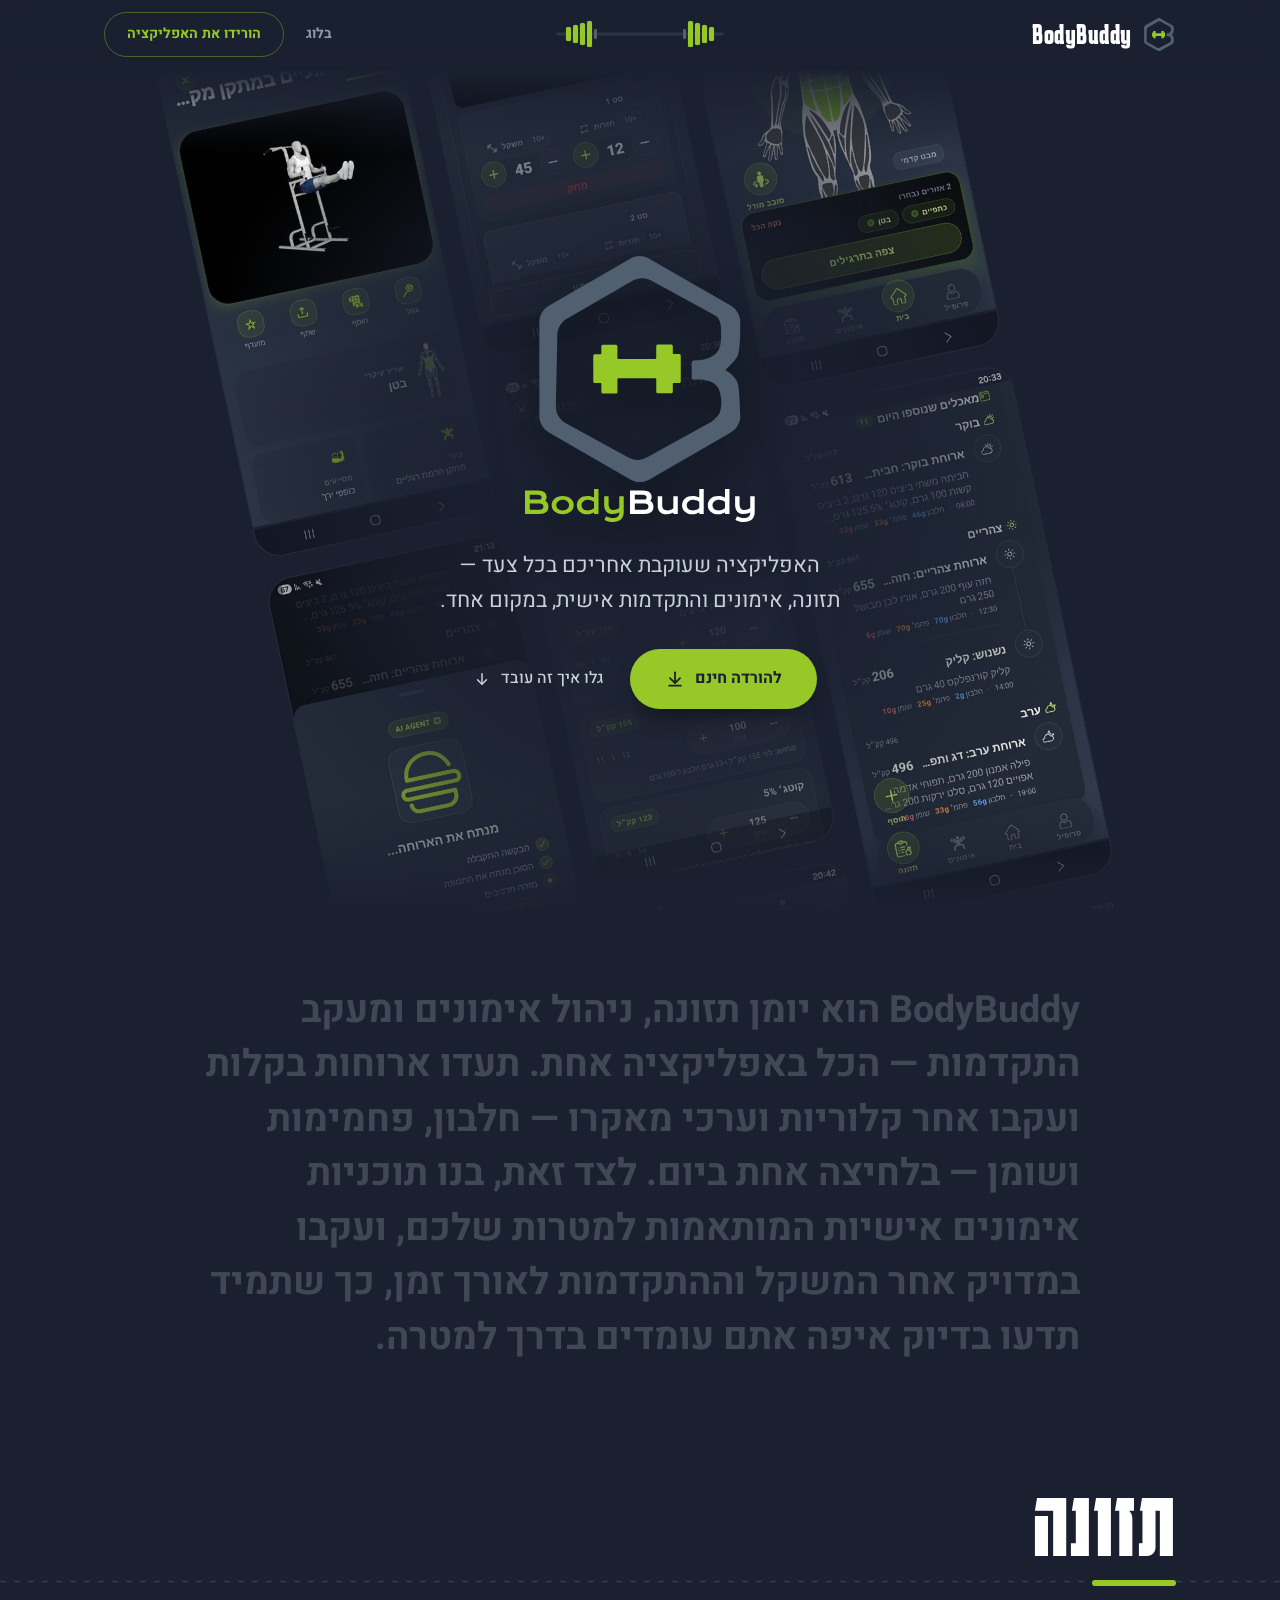
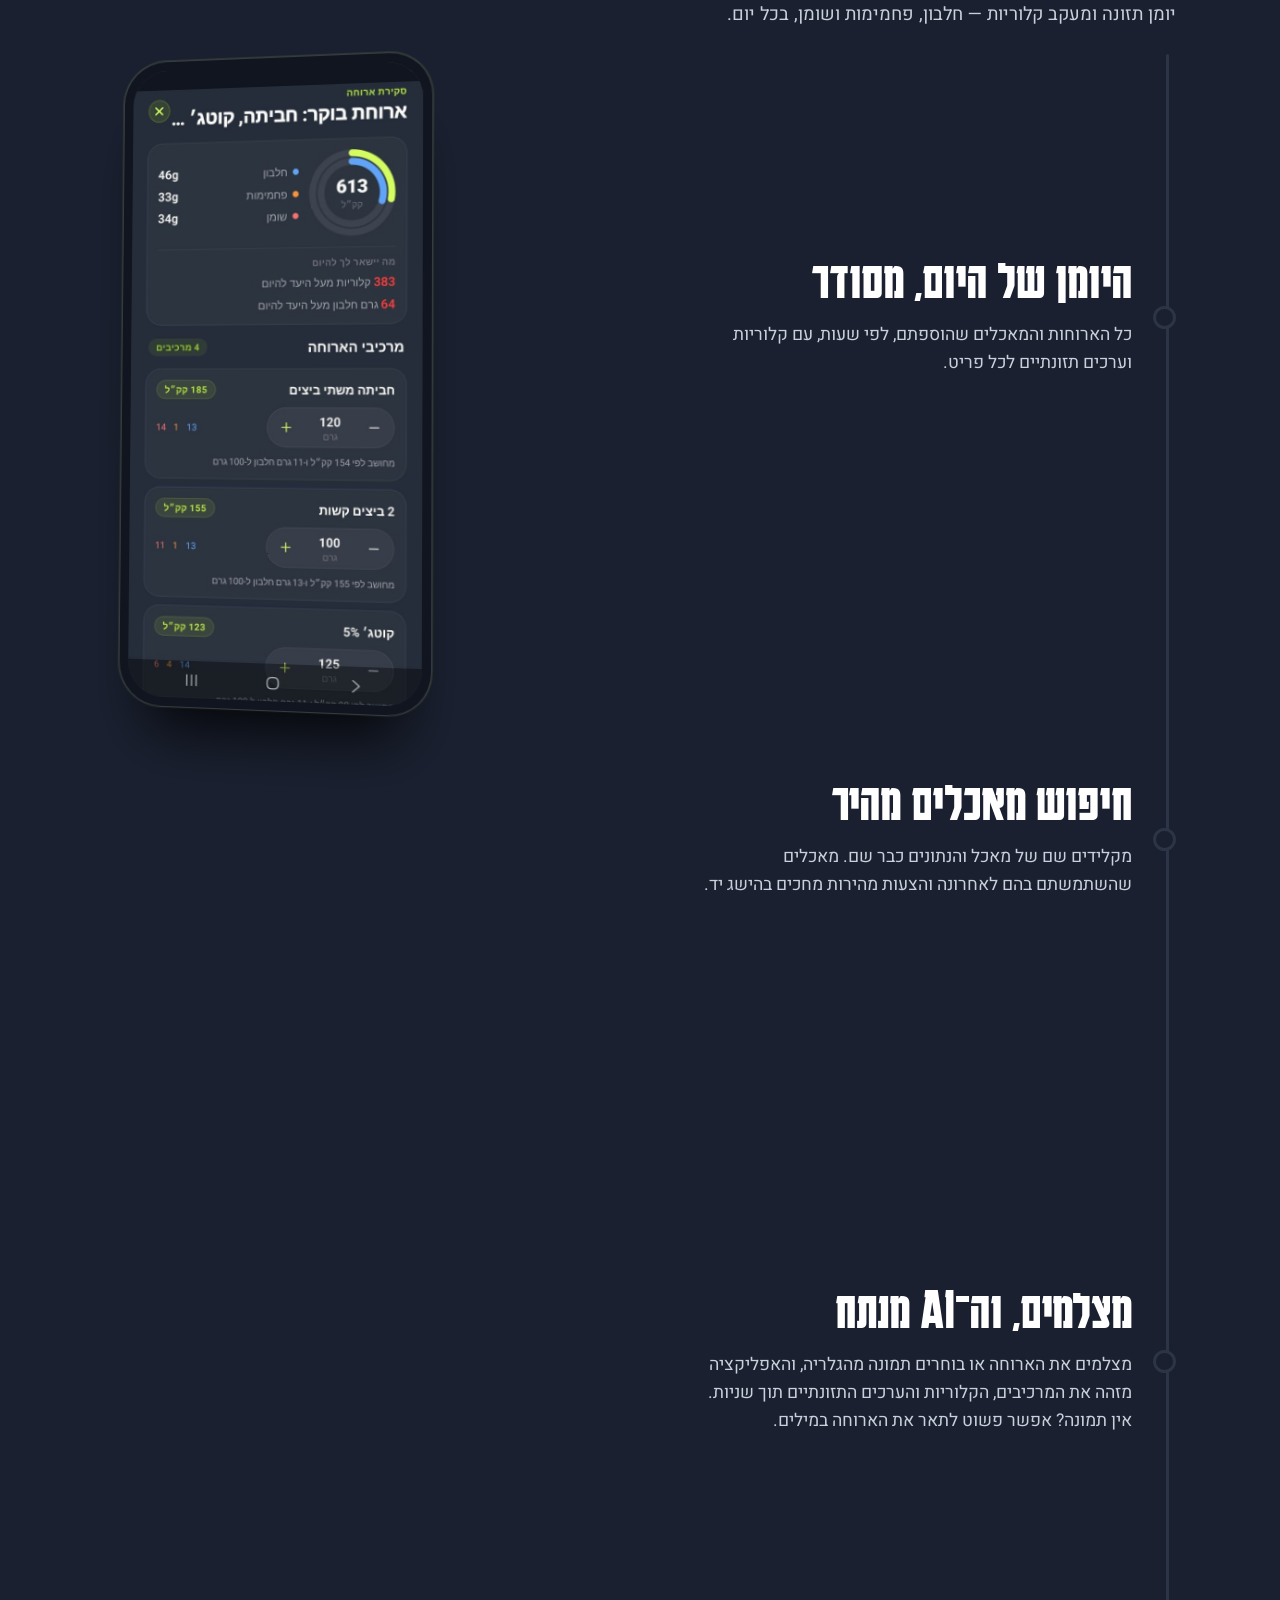
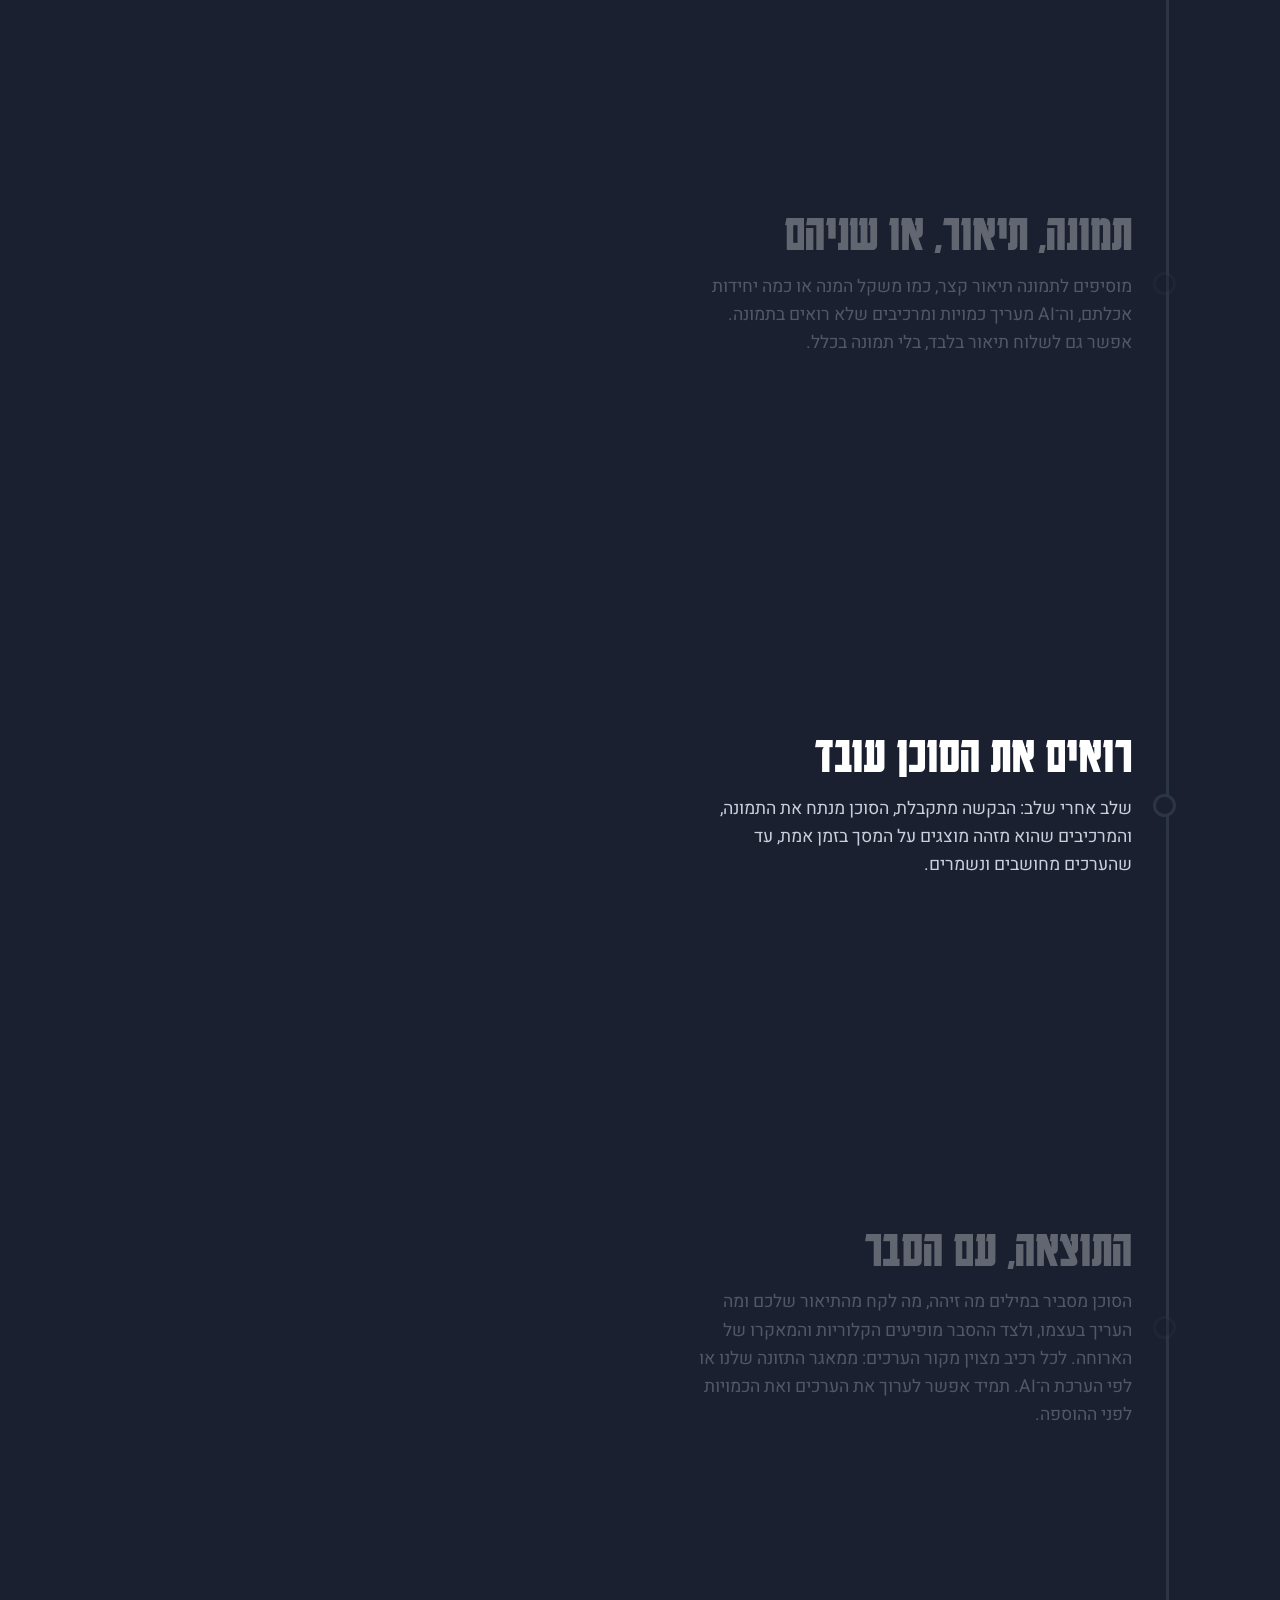
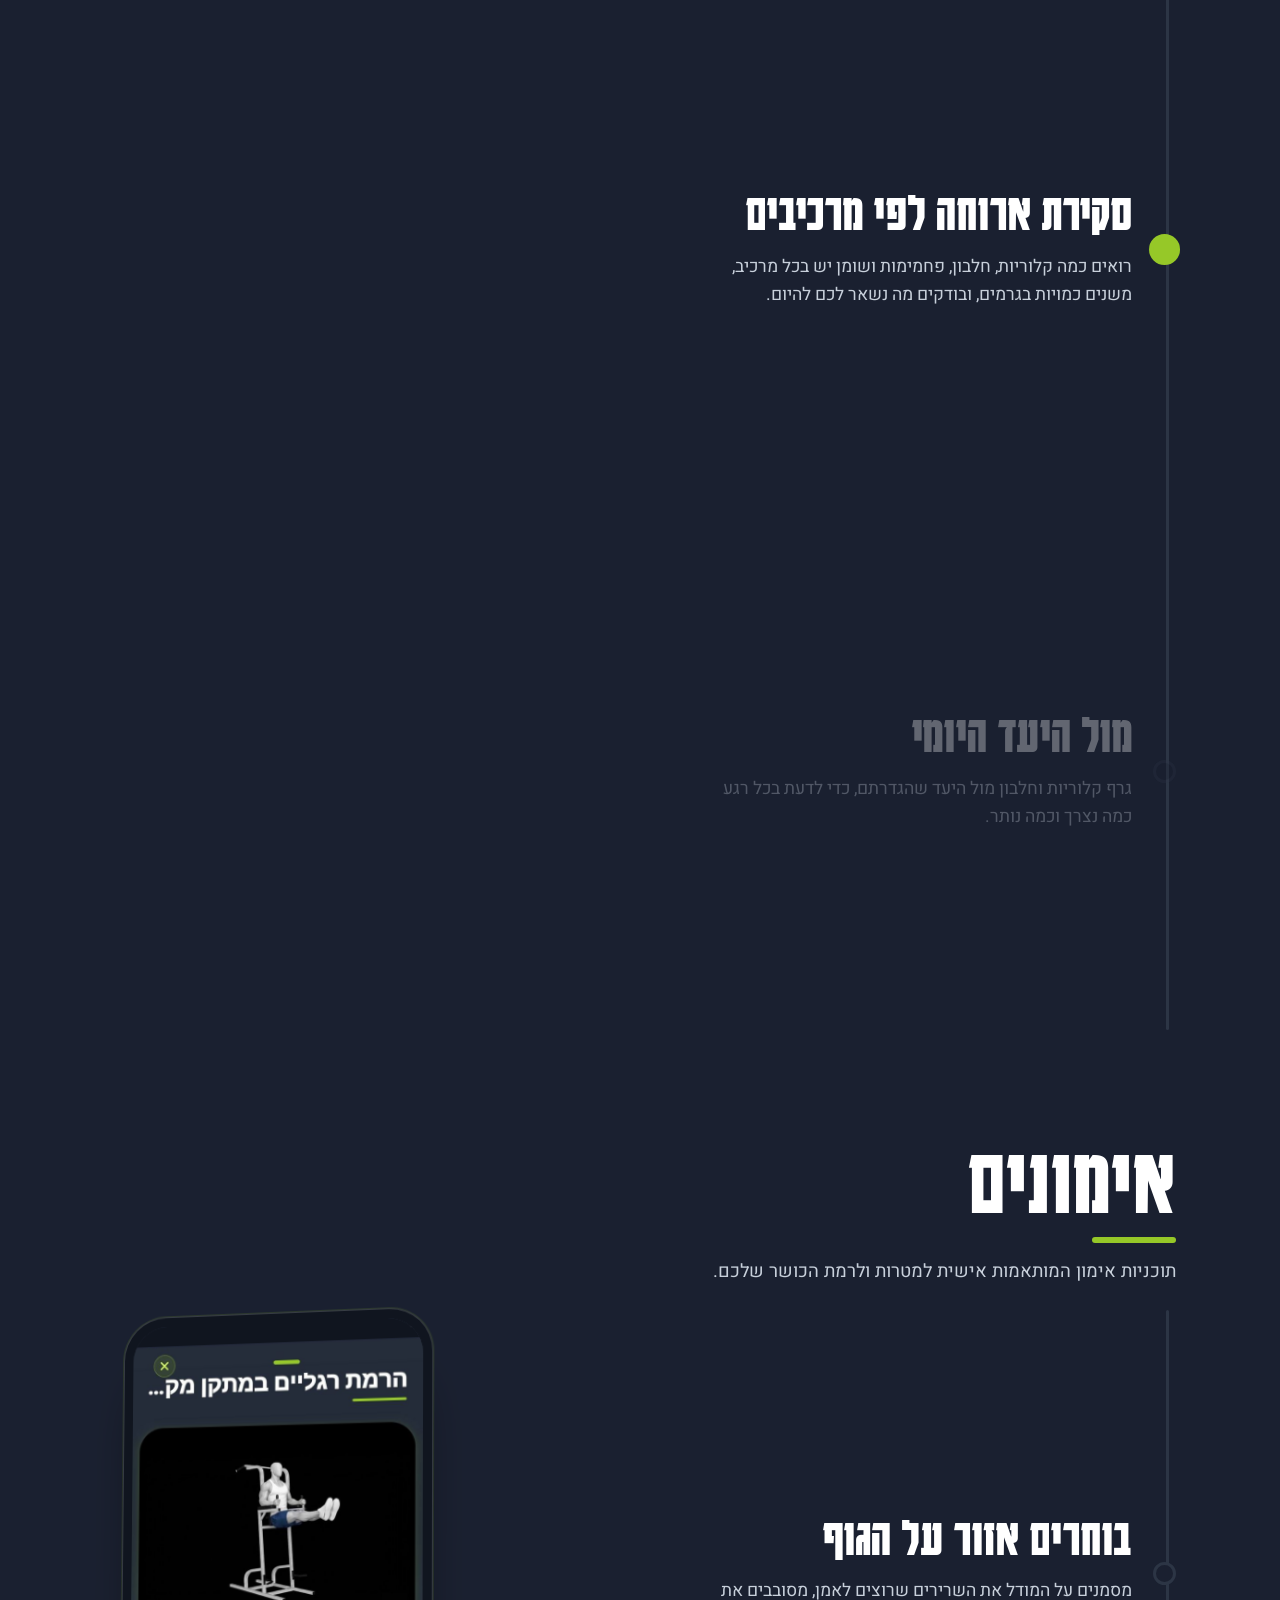
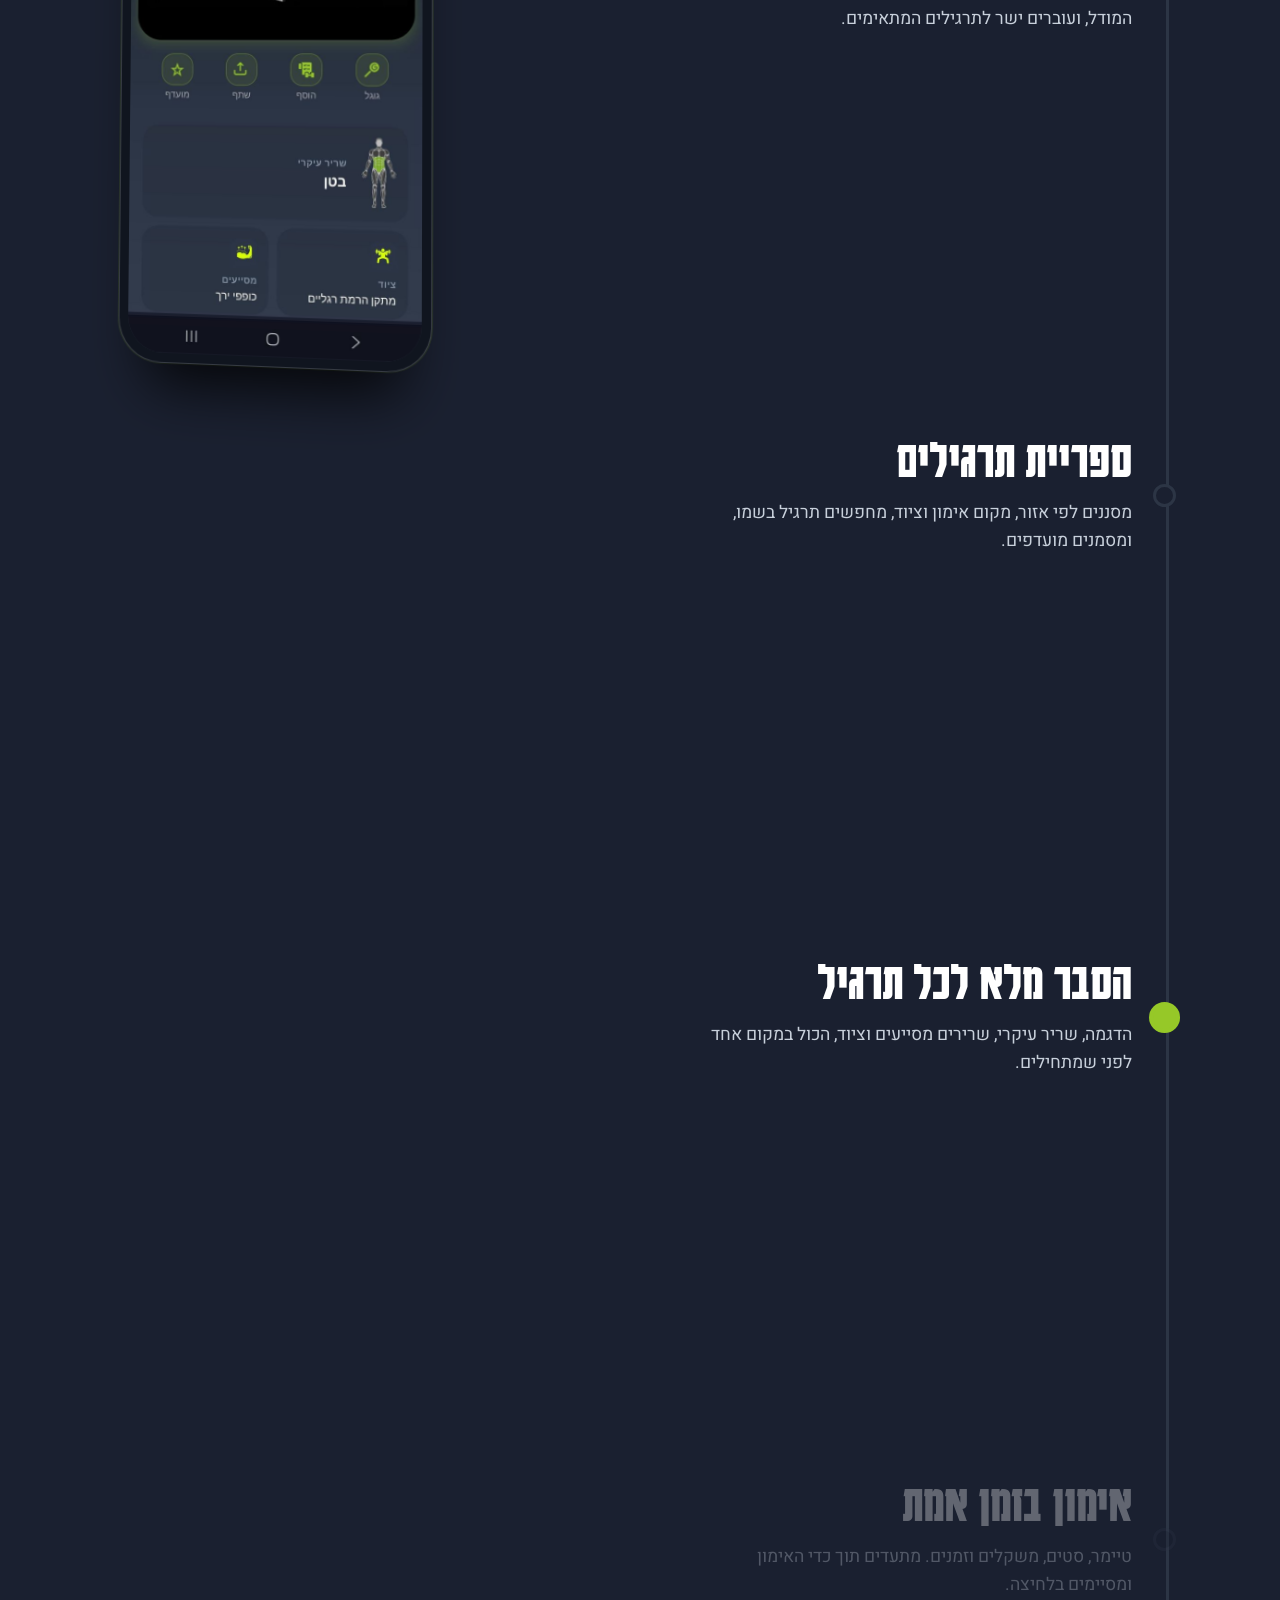
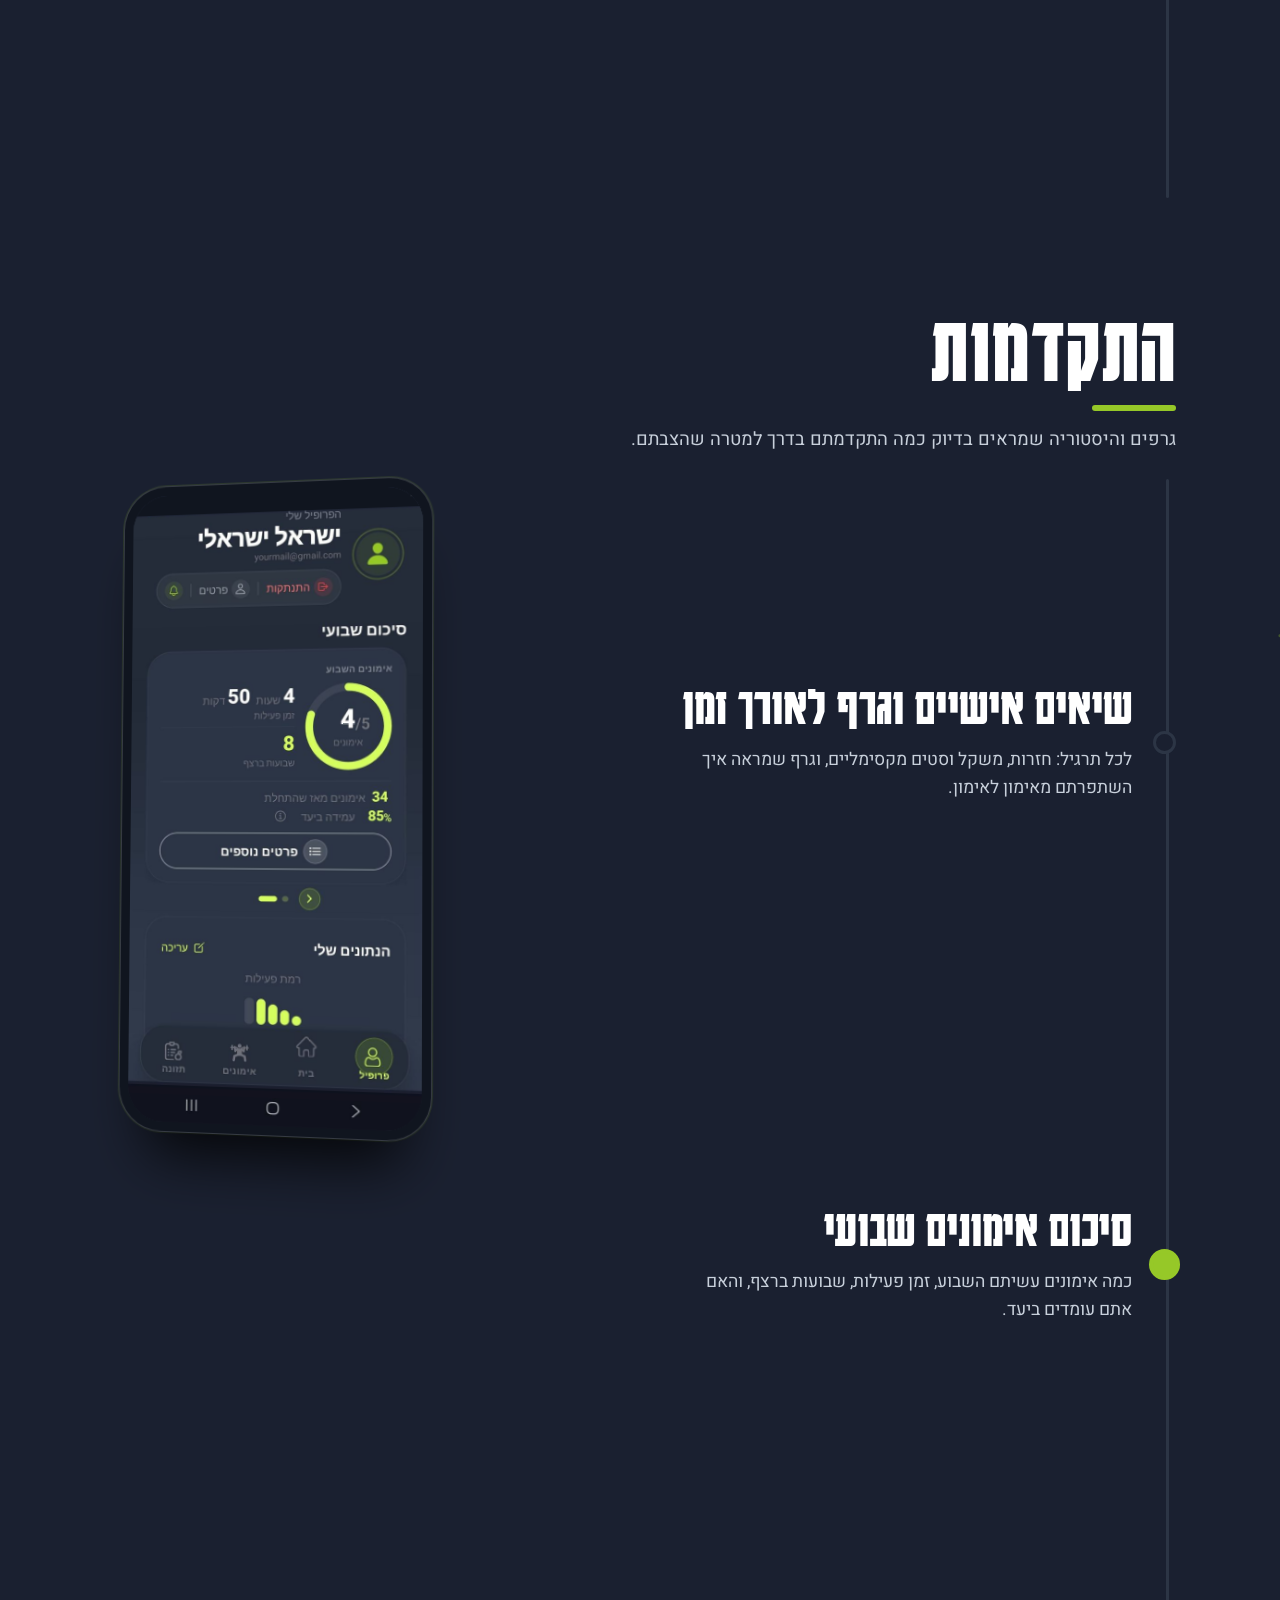
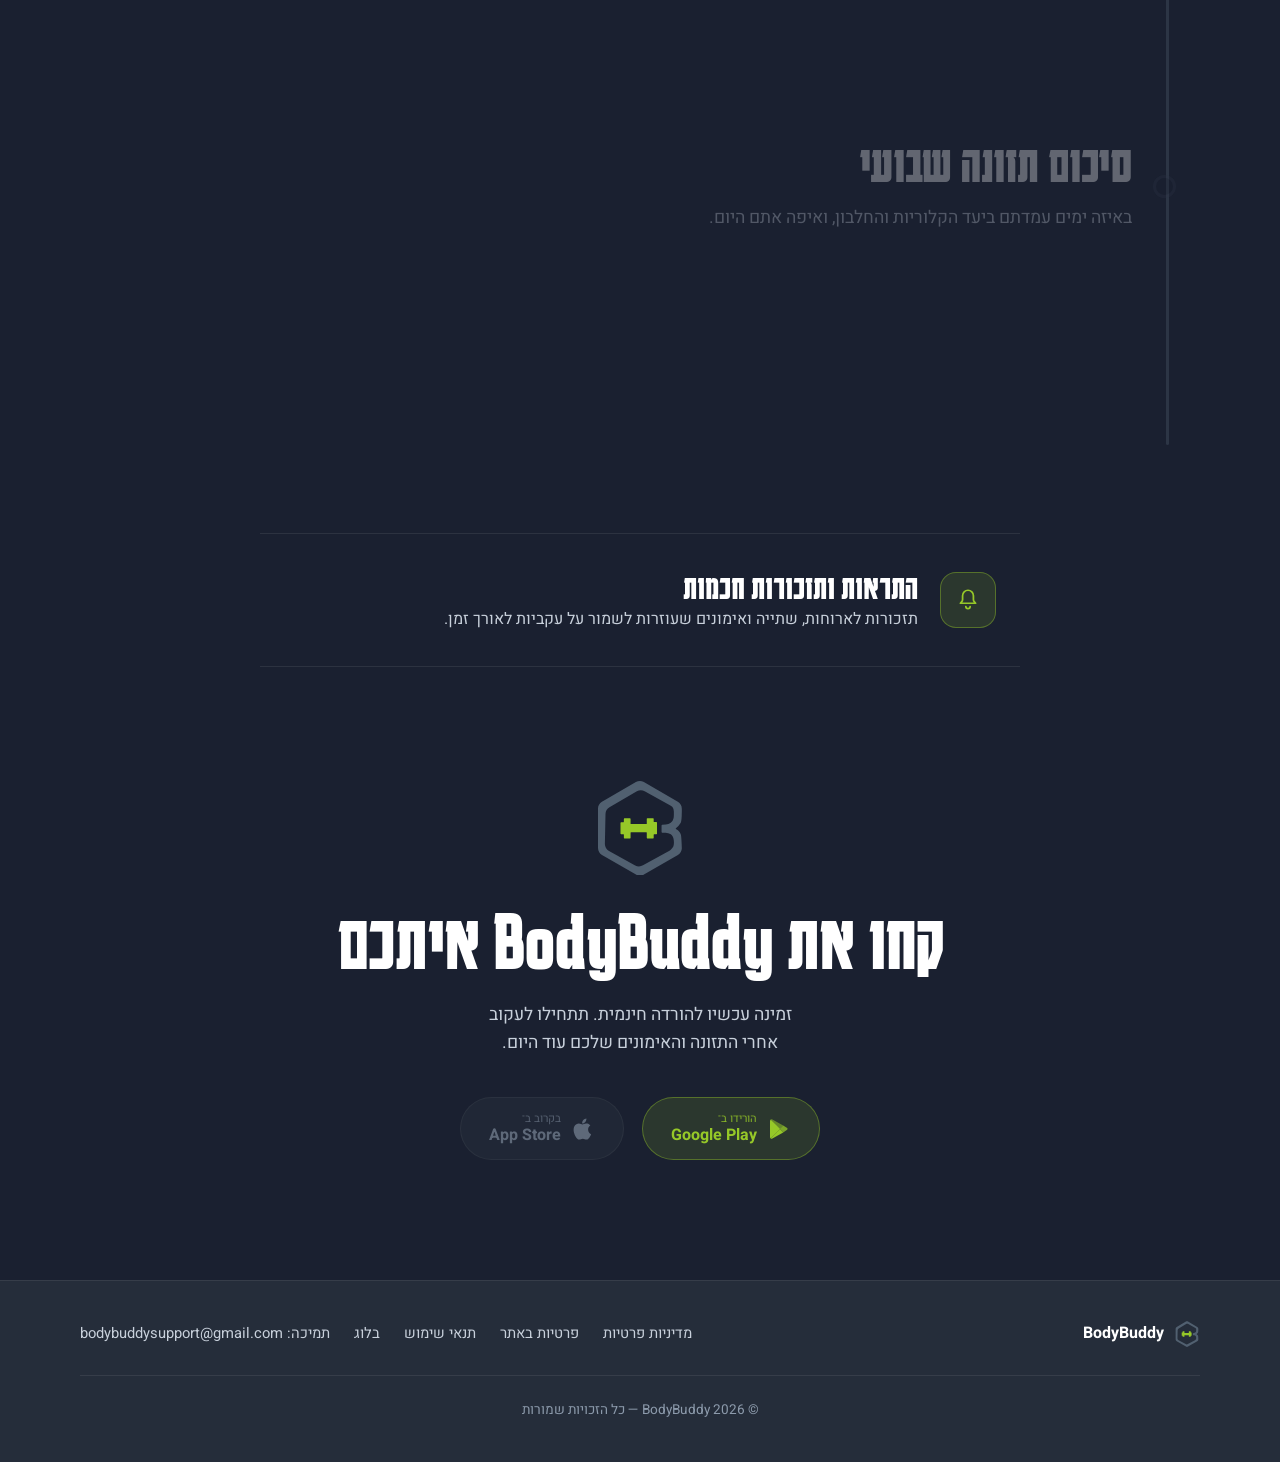
==== index.html @ 58beb937 "feat(seo): add GA4 tag, OG share image, website privacy page and footer links Co-Authored-By: Claude" ====
<!DOCTYPE html>
<html lang="he" dir="rtl">
<head>
<meta charset="UTF-8">
<script async src="https://www.googletagmanager.com/gtag/js?id=G-S3BT5KTJZK"></script>
<script>window.dataLayer=window.dataLayer||[];function gtag(){dataLayer.push(arguments);}gtag('js',new Date());gtag('config','G-S3BT5KTJZK');</script>
<meta name="viewport" content="width=device-width, initial-scale=1.0">
<title>BodyBuddy — תזונה, אימונים והתקדמות במקום אחד</title>
<meta name="description" content="BodyBuddy היא אפליקציית כושר ותזונה: יומן תזונה חכם, ניתוח ארוחות ב-AI, תוכניות אימונים אישיות ומעקב התקדמות.">
<meta name="theme-color" content="#1a2030">
<link rel="canonical" href="https://bodybuddy.fitness/">
<meta name="robots" content="index, follow, max-image-preview:large">
<meta property="og:type" content="website">
<meta property="og:site_name" content="BodyBuddy">
<meta property="og:locale" content="he_IL">
<meta property="og:title" content="BodyBuddy — תזונה, אימונים והתקדמות במקום אחד">
<meta property="og:description" content="יומן תזונה חכם, ניתוח ארוחות ב-AI, תוכניות אימונים אישיות ומעקב התקדמות. הורדה חינם ב-Google Play.">
<meta property="og:url" content="https://bodybuddy.fitness/">
<meta property="og:image" content="https://bodybuddy.fitness/images/og-image.png">
<meta property="og:image:width" content="1200">
<meta property="og:image:height" content="630">
<meta property="og:image:alt" content="BodyBuddy: תזונה, אימונים והתקדמות במקום אחד">
<meta name="twitter:card" content="summary_large_image">
<meta name="twitter:title" content="BodyBuddy — תזונה, אימונים והתקדמות במקום אחד">
<meta name="twitter:description" content="יומן תזונה חכם, ניתוח ארוחות ב-AI, תוכניות אימונים אישיות ומעקב התקדמות.">
<meta name="twitter:image" content="https://bodybuddy.fitness/images/og-image.png">
<script type="application/ld+json">
{
  "@context": "https://schema.org",
  "@type": "MobileApplication",
  "name": "BodyBuddy",
  "url": "https://bodybuddy.fitness/",
  "description": "אפליקציית כושר ותזונה: יומן תזונה חכם, ניתוח ארוחות ב-AI, תוכניות אימונים אישיות ומעקב התקדמות.",
  "applicationCategory": "HealthApplication",
  "operatingSystem": "Android",
  "inLanguage": "he",
  "image": "https://bodybuddy.fitness/images/og-image.png",
  "downloadUrl": "https://play.google.com/store/apps/details?id=com.ibz1330.bodybuddy",
  "offers": { "@type": "Offer", "price": "0", "priceCurrency": "ILS" }
}
</script>
<link rel="icon" href="favicon.ico" sizes="48x48">
<link rel="icon" type="image/svg+xml" href="images/icon.svg">
<link rel="icon" type="image/png" sizes="32x32" href="images/favicon-32.png">
<link rel="icon" type="image/png" sizes="48x48" href="images/favicon-48.png">
<link rel="icon" type="image/png" sizes="192x192" href="images/favicon-192.png">
<link rel="apple-touch-icon" sizes="180x180" href="images/apple-touch-icon.png">
<link rel="manifest" href="site.webmanifest">
<link rel="preconnect" href="https://fonts.googleapis.com">
<link rel="preconnect" href="https://fonts.gstatic.com" crossorigin>
<link href="https://fonts.googleapis.com/css2?family=Heebo:wght@300;400;500;600;700;800&family=Karantina:wght@300;400;700&display=swap" rel="stylesheet">
<script>document.documentElement.classList.add('js');</script>
<link rel="stylesheet" href="style.css">
</head>
<body>

<header class="site-header" id="siteHeader">
  <div class="header-inner">
    <a href="#top" class="brand" aria-label="BodyBuddy — לראש העמוד">
      <img src="images/logo-mark.svg" alt="" class="brand-logo" width="34" height="34">
      <span class="brand-name">BodyBuddy</span>
    </a>
    <!-- page progress as a barbell: one plate pair per chapter, the last at the download -->
    <svg class="barbell" id="barbell" viewBox="0 0 180 28" aria-hidden="true">
      <rect class="bb-shaft" x="6" y="12.5" width="168" height="3" rx="1.5"/>
      <rect class="bb-fill" id="barbellFill" x="6" y="12.5" width="168" height="3" rx="1.5"/>
      <rect class="bb-collar" x="44" y="9" width="3" height="10" rx="1"/>
      <rect class="bb-collar" x="133" y="9" width="3" height="10" rx="1"/>
      <g class="bb-slot"><rect x="37" y="1" width="5" height="26" rx="1.5"/><rect x="138" y="1" width="5" height="26" rx="1.5"/></g>
      <g class="bb-slot"><rect x="30" y="3" width="5" height="22" rx="1.5"/><rect x="145" y="3" width="5" height="22" rx="1.5"/></g>
      <g class="bb-slot"><rect x="23" y="5" width="5" height="18" rx="1.5"/><rect x="152" y="5" width="5" height="18" rx="1.5"/></g>
      <g class="bb-slot"><rect x="16" y="7" width="5" height="14" rx="1.5"/><rect x="159" y="7" width="5" height="14" rx="1.5"/></g>
      <g class="bb-plates">
        <g class="bb-plate"><rect class="l" x="37" y="1" width="5" height="26" rx="1.5"/><rect class="r" x="138" y="1" width="5" height="26" rx="1.5"/></g>
        <g class="bb-plate"><rect class="l" x="30" y="3" width="5" height="22" rx="1.5"/><rect class="r" x="145" y="3" width="5" height="22" rx="1.5"/></g>
        <g class="bb-plate"><rect class="l" x="23" y="5" width="5" height="18" rx="1.5"/><rect class="r" x="152" y="5" width="5" height="18" rx="1.5"/></g>
        <g class="bb-plate"><rect class="l" x="16" y="7" width="5" height="14" rx="1.5"/><rect class="r" x="159" y="7" width="5" height="14" rx="1.5"/></g>
      </g>
    </svg>
    <div class="header-actions">
      <a href="blog/index.html" class="nav-link">בלוג</a>
      <a href="#download" class="btn btn-ghost btn-small">הורידו את האפליקציה</a>
    </div>
  </div>
</header>

<main id="top">

  <!-- ============ HERO ============ -->
  <section class="hero" id="hero">
    <div class="wall" aria-hidden="true">
      <div class="wall-cols">
        <div class="col col-a"><div class="col-track">
          <img src="images/screens/w360/body-map.jpg" alt="" width="360" height="772">
          <img src="images/screens/w360/diary.jpg" alt="" width="360" height="772">
          <img src="images/screens/w360/exercise-history.jpg" alt="" width="360" height="772">
          <img src="images/screens/w360/ai-scan.jpg" alt="" width="360" height="772">
          <img src="images/screens/w360/profile-workouts.jpg" alt="" width="360" height="772">
          <img src="images/screens/w360/food-search.jpg" alt="" width="360" height="772">
        </div></div>
        <div class="col col-b"><div class="col-track">
          <img src="images/screens/w360/workout-session.jpg" alt="" width="360" height="772">
          <img src="images/screens/w360/meal-review.jpg" alt="" width="360" height="772">
          <img src="images/screens/w360/exercises-list.jpg" alt="" width="360" height="772">
          <img src="images/screens/w360/nutrition-calories.jpg" alt="" width="360" height="772">
          <img src="images/screens/w360/workouts-list.jpg" alt="" width="360" height="772">
          <img src="images/screens/w360/food-detail.jpg" alt="" width="360" height="772">
        </div></div>
        <div class="col col-c"><div class="col-track">
          <img src="images/screens/w360/exercise-detail.jpg" alt="" width="360" height="772">
          <img src="images/screens/w360/ai-analyzing.jpg" alt="" width="360" height="772">
          <img src="images/screens/w360/profile-nutrition.jpg" alt="" width="360" height="772">
          <img src="images/screens/w360/my-meals.jpg" alt="" width="360" height="772">
          <img src="images/screens/w360/nutrition-protein.jpg" alt="" width="360" height="772">
          <img src="images/screens/w360/my-foods.jpg" alt="" width="360" height="772">
        </div></div>
      </div>
      <div class="wall-scrim"></div>
    </div>

    <div class="hero-inner">
      <h1 class="hero-logo-wrap" id="heroLogo">
        <img src="images/logo.svg" alt="BodyBuddy" class="hero-logo" width="717" height="830" fetchpriority="high">
        <span class="visually-hidden"> — תזונה, אימונים והתקדמות במקום אחד</span>
      </h1>
      <p class="hero-tagline">האפליקציה שעוקבת אחריכם בכל צעד — תזונה, אימונים והתקדמות אישית, במקום אחד.</p>
      <div class="hero-cta">
        <a href="#download" class="btn btn-primary magnetic"><span>להורדה חינם</span>
          <svg viewBox="0 0 24 24" fill="none" stroke="currentColor" stroke-width="2.2" stroke-linecap="round" stroke-linejoin="round" aria-hidden="true"><path d="M12 4v12"/><path d="M6 11l6 6 6-6"/><path d="M5 20h14"/></svg>
        </a>
        <a href="#nutrition" class="btn btn-link">גלו איך זה עובד
          <svg viewBox="0 0 24 24" fill="none" stroke="currentColor" stroke-width="2" stroke-linecap="round" stroke-linejoin="round" aria-hidden="true"><path d="M12 5v14"/><path d="M6 13l6 6 6-6"/></svg>
        </a>
      </div>
    </div>
  </section>

  <!-- ============ ABOUT ============ -->
  <section class="about">
    <div class="section-inner">
      <p class="about-text" id="aboutText">
        <strong class="accent-text">BodyBuddy</strong> הוא יומן תזונה, ניהול אימונים ומעקב התקדמות — הכל באפליקציה אחת.
        תעדו ארוחות בקלות ועקבו אחר קלוריות וערכי מאקרו — חלבון, פחמימות ושומן — בלחיצה אחת ביום.
        לצד זאת, בנו תוכניות אימונים אישיות המותאמות למטרות שלכם, ועקבו במדויק אחר המשקל וההתקדמות לאורך זמן, כך שתמיד תדעו בדיוק איפה אתם עומדים בדרך למטרה.
      </p>
    </div>
  </section>

  <!-- ============ CHAPTER: NUTRITION ============ -->
  <section class="chapter" id="nutrition">
    <div class="chapter-bg" aria-hidden="true"><svg class="chart chart-bars" viewBox="0 0 1000 400" preserveAspectRatio="none"><line class="chart-goal" x1="0" y1="140" x2="1000" y2="140"/><rect style="--k:0" x="40" y="168" width="64" height="232" rx="6"/><rect style="--k:1" x="180" y="132" width="64" height="268" rx="6"/><rect style="--k:2" x="320" y="154" width="64" height="246" rx="6"/><rect style="--k:3" x="460" y="108" width="64" height="292" rx="6"/><rect style="--k:4" x="600" y="186" width="64" height="214" rx="6"/><rect style="--k:5" x="740" y="138" width="64" height="262" rx="6"/><rect style="--k:6" x="880" y="150" width="64" height="250" rx="6"/></svg></div>
    <div class="section-inner">
      <header class="chapter-head">
        <h2 class="chapter-title">תזונה</h2>
        <p class="chapter-sub">יומן תזונה ומעקב קלוריות — חלבון, פחמימות ושומן, בכל יום.</p>
      </header>

      <div class="chapter-body">
        <ol class="steps">
          <li class="step is-active">
            <div class="step-copy">
              <h3>היומן של היום, מסודר</h3>
              <p>כל הארוחות והמאכלים שהוספתם, לפי שעות, עם קלוריות וערכים תזונתיים לכל פריט.</p>
            </div>
            <img class="step-shot" src="images/screens/w640/diary.jpg" alt="מסך יומן התזונה: ארוחת בוקר ופירוט המאכלים שבה עם ערכיהם התזונתיים" width="640" height="1372" loading="lazy">
          </li>
          <li class="step">
            <div class="step-copy">
              <h3>חיפוש מאכלים מהיר</h3>
              <p>מקלידים שם של מאכל והנתונים כבר שם. מאכלים שהשתמשתם בהם לאחרונה והצעות מהירות מחכים בהישג יד.</p>
            </div>
            <img class="step-shot" src="images/screens/w640/food-search.jpg" alt="מסך חיפוש מאכל עם מאכלים אחרונים והצעות מהירות" width="640" height="1372" loading="lazy">
          </li>
          <li class="step">
            <div class="step-copy">
              <h3>מצלמים, וה־AI מנתח</h3>
              <p>מצלמים את הארוחה או בוחרים תמונה מהגלריה, והאפליקציה מזהה את המרכיבים, הקלוריות והערכים התזונתיים תוך שניות. אין תמונה? אפשר פשוט לתאר את הארוחה במילים.</p>
            </div>
            <img class="step-shot" src="images/screens/w640/ai-scan.jpg" alt="מסך ניתוח תזונה חכם: צילום, בחירה מהגלריה או תיאור הארוחה במילים" width="640" height="1372" loading="lazy">
          </li>
          <li class="step">
            <div class="step-copy">
              <h3>תמונה, תיאור, או שניהם</h3>
              <p>מוסיפים לתמונה תיאור קצר, כמו משקל המנה או כמה יחידות אכלתם, וה־AI מעריך כמויות ומרכיבים שלא רואים בתמונה. אפשר גם לשלוח תיאור בלבד, בלי תמונה בכלל.</p>
            </div>
            <img class="step-shot" src="images/screens/w640/ai-describe.jpg" alt="תמונת המבורגר וצ׳יפס עם תיאור כתוב: הקציצה הייתה 250 גרם" width="640" height="1372" loading="lazy">
          </li>
          <li class="step">
            <div class="step-copy">
              <h3>רואים את הסוכן עובד</h3>
              <p>שלב אחרי שלב: הבקשה מתקבלת, הסוכן מנתח את התמונה, והמרכיבים שהוא מזהה מוצגים על המסך בזמן אמת, עד שהערכים מחושבים ונשמרים.</p>
            </div>
            <img class="step-shot" src="images/screens/w640/ai-analyzing.jpg" alt="מסך שלבי הניתוח: הבקשה התקבלה והתמונה נותחה, והמרכיבים שזוהו מופיעים בזמן אמת: לחמניית המבורגר, קציצת המבורגר, חסה, עגבנייה, בצל אדום, ביצת עין וצ׳יפס" width="640" height="1372" loading="lazy">
          </li>
          <li class="step">
            <div class="step-copy">
              <h3>התוצאה, עם הסבר</h3>
              <p>הסוכן מסביר במילים מה זיהה, מה לקח מהתיאור שלכם ומה העריך בעצמו, ולצד ההסבר מופיעים הקלוריות והמאקרו של הארוחה. לכל רכיב מצוין מקור הערכים: ממאגר התזונה שלנו או לפי הערכת ה־AI. תמיד אפשר לערוך את הערכים ואת הכמויות לפני ההוספה.</p>
            </div>
            <img class="step-shot" src="images/screens/w640/ai-result.jpg" alt="תוצאות ניתוח ה־AI: הסבר כתוב של הסוכן על ארוחת המבורגר וצ׳יפס, 1661 קלוריות ופירוט המאקרו" width="640" height="1372" loading="lazy">
          </li>
          <li class="step">
            <div class="step-copy">
              <h3>סקירת ארוחה לפי מרכיבים</h3>
              <p>רואים כמה קלוריות, חלבון, פחמימות ושומן יש בכל מרכיב, משנים כמויות בגרמים, ובודקים מה נשאר לכם להיום.</p>
            </div>
            <img class="step-shot" src="images/screens/w640/meal-review.jpg" alt="סקירת ארוחת בוקר: מרכיבי הארוחה והמאקרו" width="640" height="1372" loading="lazy">
          </li>
          <li class="step">
            <div class="step-copy">
              <h3>מול היעד היומי</h3>
              <p>גרף קלוריות וחלבון מול היעד שהגדרתם, כדי לדעת בכל רגע כמה נצרך וכמה נותר.</p>
            </div>
            <img class="step-shot" src="images/screens/w640/nutrition-calories.jpg" alt="מסך תזונה: יעד קלוריות יומי וכמה נצרך" width="640" height="1372" loading="lazy">
          </li>
        </ol>
        <div class="phone-col" aria-hidden="true"><div class="phone"><div class="phone-screen"></div></div></div>
      </div>
    </div>
  </section>

  <!-- ============ CHAPTER: TRAINING ============ -->
  <section class="chapter" id="training">
    <div class="chapter-bg" aria-hidden="true"><svg class="chart" viewBox="0 0 1000 400" preserveAspectRatio="none"><path class="chart-line" pathLength="1" d="M0 372 H120 V336 H250 V318 H380 V276 H500 V258 H630 V214 H760 V186 H880 V142 H1000"/></svg></div>
    <div class="section-inner">
      <header class="chapter-head">
        <h2 class="chapter-title">אימונים</h2>
        <p class="chapter-sub">תוכניות אימון המותאמות אישית למטרות ולרמת הכושר שלכם.</p>
      </header>

      <div class="chapter-body">
        <ol class="steps">
          <li class="step is-active">
            <div class="step-copy">
              <h3>בוחרים אזור על הגוף</h3>
              <p>מסמנים על המודל את השרירים שרוצים לאמן, מסובבים את המודל, ועוברים ישר לתרגילים המתאימים.</p>
            </div>
            <img class="step-shot" src="images/screens/w640/body-map.jpg" alt="בחירת אזור אימון על מודל גוף" width="640" height="1372" loading="lazy">
          </li>
          <li class="step">
            <div class="step-copy">
              <h3>ספריית תרגילים</h3>
              <p>מסננים לפי אזור, מקום אימון וציוד, מחפשים תרגיל בשמו, ומסמנים מועדפים.</p>
            </div>
            <img class="step-shot" src="images/screens/w640/exercises-list.jpg" alt="רשימת תרגילי בטן עם סינון וחיפוש" width="640" height="1372" loading="lazy">
          </li>
          <li class="step">
            <div class="step-copy">
              <h3>הסבר מלא לכל תרגיל</h3>
              <p>הדגמה, שריר עיקרי, שרירים מסייעים וציוד, הכול במקום אחד לפני שמתחילים.</p>
            </div>
            <img class="step-shot" src="images/screens/w640/exercise-detail.jpg" alt="עמוד תרגיל: הרמת רגליים במתקן מקבילים" width="640" height="1372" loading="lazy">
          </li>
          <li class="step">
            <div class="step-copy">
              <h3>אימון בזמן אמת</h3>
              <p>טיימר, סטים, משקלים וזמנים. מתעדים תוך כדי האימון ומסיימים בלחיצה.</p>
            </div>
            <img class="step-shot" src="images/screens/w640/workout-session.jpg" alt="מסך אימון פעיל: אימון A, בנץ׳ פרס עם מוט, טיימר וסטים" width="640" height="1372" loading="lazy">
          </li>
        </ol>
        <div class="phone-col" aria-hidden="true"><div class="phone"><div class="phone-screen"></div></div></div>
      </div>
    </div>
  </section>

  <!-- ============ CHAPTER: PROGRESS ============ -->
  <section class="chapter" id="progress">
    <div class="chapter-bg" aria-hidden="true"><svg class="chart" viewBox="0 0 1000 400" preserveAspectRatio="none"><path class="chart-line" pathLength="1" d="M0 96 C90 88 150 150 240 150 S380 132 450 196 S600 214 660 250 S800 262 860 300 S960 318 1000 322"/></svg></div>
    <div class="section-inner">
      <header class="chapter-head">
        <h2 class="chapter-title">התקדמות</h2>
        <p class="chapter-sub">גרפים והיסטוריה שמראים בדיוק כמה התקדמתם בדרך למטרה שהצבתם.</p>
      </header>

      <div class="chapter-body">
        <ol class="steps">
          <li class="step is-active">
            <div class="step-copy">
              <h3>שיאים אישיים וגרף לאורך זמן</h3>
              <p>לכל תרגיל: חזרות, משקל וסטים מקסימליים, וגרף שמראה איך השתפרתם מאימון לאימון.</p>
            </div>
            <img class="step-shot" src="images/screens/w640/exercise-history.jpg" alt="היסטוריית תרגיל: שיאים אישיים וגרף חזרות" width="640" height="1372" loading="lazy">
          </li>
          <li class="step">
            <div class="step-copy">
              <h3>סיכום אימונים שבועי</h3>
              <p>כמה אימונים עשיתם השבוע, זמן פעילות, שבועות ברצף, והאם אתם עומדים ביעד.</p>
            </div>
            <img class="step-shot" src="images/screens/w640/profile-workouts.jpg" alt="פרופיל: סיכום אימונים שבועי" width="640" height="1372" loading="lazy">
          </li>
          <li class="step">
            <div class="step-copy">
              <h3>סיכום תזונה שבועי</h3>
              <p>באיזה ימים עמדתם ביעד הקלוריות והחלבון, ואיפה אתם היום.</p>
            </div>
            <img class="step-shot" src="images/screens/w640/profile-nutrition.jpg" alt="פרופיל: סיכום תזונה שבועי" width="640" height="1372" loading="lazy">
          </li>
        </ol>
        <div class="phone-col" aria-hidden="true"><div class="phone"><div class="phone-screen"></div></div></div>
      </div>
    </div>
  </section>

  <!-- ============ REMINDERS ============ -->
  <section class="more">
    <div class="section-inner more-inner">
      <svg class="more-icon" viewBox="0 0 24 24" fill="none" stroke="currentColor" stroke-width="1.6" stroke-linecap="round" stroke-linejoin="round" aria-hidden="true">
        <path d="M12 3a5 5 0 0 0-5 5v3.5c0 .8-.3 1.6-.9 2.2L5 15h14l-1.1-1.3a3 3 0 0 1-.9-2.2V8a5 5 0 0 0-5-5z"/><path d="M10 18a2 2 0 0 0 4 0"/>
      </svg>
      <h3>התראות ותזכורות חכמות</h3>
      <p>תזכורות לארוחות, שתייה ואימונים שעוזרות לשמור על עקביות לאורך זמן.</p>
    </div>
  </section>

  <!-- ============ DOWNLOAD ============ -->
  <section class="download" id="download">
    <div class="section-inner reveal">
      <img src="images/logo-mark.svg" alt="" class="download-mark" width="96" height="94">
      <h2 class="section-title">קחו את BodyBuddy איתכם</h2>
      <p class="download-sub">זמינה עכשיו להורדה חינמית. תתחילו לעקוב אחרי התזונה והאימונים שלכם עוד היום.</p>
      <div class="store-buttons">
        <a href="https://play.google.com/store/apps/details?id=com.ibz1330.bodybuddy" class="btn btn-store" target="_blank" rel="noopener" aria-label="הורדת BodyBuddy ב-Google Play">
          <svg viewBox="0 0 24 24" fill="currentColor" aria-hidden="true"><path d="M3.6 2.7c-.4.4-.6.9-.6 1.6v15.4c0 .7.2 1.2.6 1.6l.1.1L13 12.2v-.4L3.7 2.6l-.1.1z"/><path d="M16.2 15.4l-3.2-3.2v-.4l3.2-3.2 3.6 2.1c1 .6 1 1.6 0 2.2l-3.6 2.5z" opacity=".75"/><path d="M16.2 15.4L13 12.2 3.7 21.4c.4.4 1 .4 1.7.1l10.8-6.1z"/><path d="M16.2 8.6L5.4 2.5c-.7-.3-1.3-.3-1.7.1L13 12l3.2-3.4z" opacity=".55"/></svg>
          <span class="store-text"><small>הורידו ב־</small>Google Play</span>
        </a>
        <a href="#" class="btn btn-store btn-disabled" aria-disabled="true" tabindex="-1">
          <svg viewBox="0 0 24 24" fill="currentColor" aria-hidden="true"><path d="M17.05 12.5c0-2.7 2.2-4 2.3-4.1-1.2-1.8-3.2-2-3.9-2-1.6-.2-3.2 1-4 1-.8 0-2.1-1-3.5-1-1.8 0-3.5 1.1-4.4 2.7-1.9 3.3-.5 8.1 1.3 10.8.9 1.3 2 2.8 3.4 2.7 1.4-.1 1.9-.9 3.6-.9s2.1.9 3.6.9c1.5 0 2.4-1.3 3.3-2.7.9-1.3 1.3-2.6 1.3-2.7-.1-.1-2.9-1.1-2.9-4.7z"/><path d="M14.3 4.9c.7-.9 1.2-2.1 1.1-3.4-1.1.1-2.4.7-3.1 1.6-.7.8-1.3 2.1-1.1 3.3 1.2.1 2.4-.6 3.1-1.5z"/></svg>
          <span class="store-text"><small>בקרוב ב־</small>App Store</span>
        </a>
      </div>
    </div>
  </section>

</main>

<footer class="site-footer">
  <div class="footer-inner">
    <div class="footer-brand">
      <img src="images/logo-mark.svg" alt="" class="footer-logo" width="26" height="26">
      <span>BodyBuddy</span>
    </div>
    <nav class="footer-links" aria-label="קישורי פוטר">
      <a href="/privacypolicy/" target="_blank" rel="noopener">מדיניות פרטיות</a>
      <a href="/website-privacy/">פרטיות באתר</a>
      <a href="/termsofservice/" target="_blank" rel="noopener">תנאי שימוש</a>
      <a href="/blog/">בלוג</a>
      <a href="mailto:bodybuddysupport@gmail.com">תמיכה: bodybuddysupport@gmail.com</a>
    </nav>
    <p class="copyright">© <span id="year">2026</span> BodyBuddy — כל הזכויות שמורות</p>
  </div>
</footer>

<script src="script.js"></script>
</body>
</html>
---- style.css ----
/* ===== BodyBuddy — site =====
   Palette is the app's own (same tokens as the privacy policy page and the logo):
   slate-navy ground, one green. The real app screens are the content. */

:root {
  --bg: #1a2030;
  --surface: #252d3a;
  --inner: #2c3545;
  --green: #96c828;
  --green-soft: rgba(150, 200, 40, 0.14);
  --green-line: rgba(150, 200, 40, 0.4);
  --muted: #516070;
  --text: #c8d0db;
  --text-2: #8c9aab;
  --heading: #ffffff;
  --line: rgba(255, 255, 255, 0.08);
  --font-display: "Karantina", "Heebo", sans-serif;
  --font-body: "Heebo", sans-serif;
  --max-width: 1120px;
  --ease-out: cubic-bezier(0.16, 1, 0.3, 1);
}

* { box-sizing: border-box; margin: 0; padding: 0; }

html {
  overflow-x: hidden;
  scroll-behavior: smooth;
  scroll-padding-top: 72px;
  scrollbar-color: var(--green) var(--bg);
  scrollbar-width: thin;
}

body {
  background: var(--bg);
  color: var(--text);
  font-family: var(--font-body);
  line-height: 1.6;
  -webkit-font-smoothing: antialiased;
  overflow-x: clip;
}

::selection { background: var(--green); color: var(--bg); }
::-webkit-scrollbar { width: 10px; }
::-webkit-scrollbar-track { background: var(--bg); }
::-webkit-scrollbar-thumb { background: var(--green); border-radius: 6px; border: 2px solid var(--bg); }

img { max-width: 100%; display: block; }
a { color: inherit; text-decoration: none; }
a:focus-visible, button:focus-visible { outline: 2px solid var(--green); outline-offset: 4px; border-radius: 6px; }

.accent-text { color: var(--green); }

main, header, footer { position: relative; z-index: 1; }

/* ---------- Barbell: page progress, one plate pair per chapter ---------- */

.barbell { width: clamp(120px, 15vw, 180px); height: auto; aspect-ratio: 180 / 28; overflow: visible; justify-self: center; }
.barbell rect { transform-box: fill-box; }
.bb-shaft { fill: var(--inner); }
.bb-fill { fill: var(--green); transform-origin: center; transform: scaleX(var(--p, 0)); }
.bb-collar { fill: var(--muted); }
.bb-slot rect { fill: none; stroke: var(--inner); stroke-width: 1; }
.bb-plate rect { fill: var(--green); opacity: 0; transition: transform 0.7s var(--ease-out), opacity 0.25s ease; }
.bb-plate .l { transform: translateX(-12px); }
.bb-plate .r { transform: translateX(12px); }
.bb-plate.on rect { opacity: 1; transform: none; }
.barbell.is-lifted .bb-plates, .barbell.is-lifted .bb-collar, .barbell.is-lifted .bb-shaft, .barbell.is-lifted .bb-fill { animation: lift 0.9s var(--ease-out); }
@keyframes lift { 40% { translate: 0 -3px; } }

/* ---------- Header ---------- */

.site-header {
  position: sticky;
  top: 0;
  z-index: 50;
  backdrop-filter: blur(14px);
  -webkit-backdrop-filter: blur(14px);
  background: rgba(26, 32, 48, 0.72);
  border-bottom: 1px solid transparent;
  transition: border-color 0.3s, background 0.3s;
}
.site-header.is-scrolled { border-bottom-color: var(--line); background: rgba(26, 32, 48, 0.92); }

.header-inner {
  max-width: var(--max-width);
  margin: 0 auto;
  padding: 12px 24px;
  display: grid;
  grid-template-columns: 1fr auto 1fr;
  align-items: center;
  gap: 16px;
}
.header-actions { justify-self: end; }
.brand { display: flex; align-items: center; gap: 10px; }
.brand-logo { width: 34px; height: 34px; object-fit: contain; }
.brand-name { font-family: var(--font-display); font-weight: 700; font-size: 1.7rem; line-height: 1; letter-spacing: 0.02em; color: var(--heading); }

/* ---------- Buttons ---------- */

.btn {
  position: relative;
  overflow: hidden;
  display: inline-flex;
  align-items: center;
  justify-content: center;
  gap: 10px;
  border-radius: 999px;
  font-family: var(--font-body);
  font-weight: 700;
  font-size: 1rem;
  padding: 16px 34px;
  border: 1px solid transparent;
  transition: transform 0.5s var(--ease-out), box-shadow 0.4s var(--ease-out), background 0.3s, color 0.3s, border-color 0.3s;
  white-space: nowrap;
  cursor: pointer;
}
.btn svg { width: 20px; height: 20px; flex: none; }

.btn-primary { background: var(--green); color: var(--bg); box-shadow: 0 14px 24px -12px rgba(0, 0, 0, 0.6); }
.btn-primary::after {
  content: "";
  position: absolute;
  inset: 0;
  background: linear-gradient(100deg, transparent 30%, rgba(255, 255, 255, 0.5) 50%, transparent 70%);
  transform: translateX(120%);
  transition: transform 0.9s var(--ease-out);
}
.btn-primary:hover { box-shadow: 0 20px 30px -12px rgba(0, 0, 0, 0.7); }
.btn-primary:hover::after { transform: translateX(-120%); }
.btn-primary svg { transition: transform 0.5s var(--ease-out); }
.btn-primary:hover svg { transform: translateY(3px); }

.header-actions { display: flex; align-items: center; gap: 8px; }
.nav-link { color: var(--text-2); font-size: 0.88rem; font-weight: 700; padding: 6px 14px; border-radius: 999px; }
.nav-link:hover { color: var(--text); }

.btn-ghost { background: transparent; border-color: var(--green-line); color: var(--green); }
.btn-ghost:hover { background: var(--green); color: var(--bg); }
.btn-small { padding: 10px 22px; font-size: 0.88rem; }

.btn-link { color: var(--text); padding: 16px 8px; font-weight: 500; }
.btn-link svg { width: 18px; height: 18px; transition: transform 0.5s var(--ease-out); }
.btn-link:hover { color: var(--green); }
.btn-link:hover svg { transform: translateY(4px); }

/* ---------- Hero: a wall of the real app, drifting ---------- */

.hero {
  position: relative;
  overflow: hidden;
  min-height: min(860px, calc(100svh - 58px));
  padding: 56px 24px 72px;
  display: flex;
  align-items: center;
  justify-content: center;
}

.wall { position: absolute; inset: 0; pointer-events: none; }
.wall-cols {
  position: absolute;
  inset: -20% -10%;
  display: flex;
  justify-content: center;
  gap: 22px;
  transform: rotate(-12deg);
}
.col { width: clamp(150px, 19vw, 250px); flex: none; overflow: hidden; }
.col-b { margin-top: -90px; }
.col-c { margin-top: 60px; }
.col-track { display: flex; flex-direction: column; gap: 22px; }
.col img { width: 100%; height: auto; border-radius: 26px; border: 1px solid var(--line); }
.js .col-a .col-track { animation: wallUp 70s linear infinite; }
.js .col-b .col-track { animation: wallUp 90s linear infinite reverse; }
.js .col-c .col-track { animation: wallUp 80s linear infinite; }
@keyframes wallUp { to { transform: translateY(calc(-50% - 11px)); } }

.wall-scrim {
  position: absolute;
  inset: 0;
  background:
    radial-gradient(ellipse 36% 58% at 50% 50%, var(--bg) 20%, rgba(26, 32, 48, 0.72) 58%, rgba(26, 32, 48, 0) 100%),
    linear-gradient(to bottom, var(--bg), transparent 10%, transparent 86%, var(--bg));
}

.hero-inner {
  position: relative;
  z-index: 2;
  max-width: 680px;
  width: 100%;
  text-align: center;
  display: flex;
  flex-direction: column;
  align-items: center;
}

.hero-logo-wrap { width: clamp(170px, 24vw, 230px); margin-bottom: 26px; transform: translate(var(--lx, 0px), var(--ly, 0px)); transition: transform 0.6s var(--ease-out); }
.hero-logo { width: 100%; height: auto; filter: drop-shadow(0 18px 24px rgba(0, 0, 0, 0.45)); }
.js .hero-logo { animation: logoIn 1.3s var(--ease-out) 0.15s both; }
@keyframes logoIn { from { opacity: 0; transform: translateY(28px) scale(0.92); filter: blur(14px); } to { opacity: 1; transform: none; filter: blur(0) drop-shadow(0 18px 24px rgba(0, 0, 0, 0.45)); } }

.hero-tagline {
  font-size: clamp(1.1rem, 2.4vw, 1.35rem);
  color: var(--text);
  max-width: 520px;
  text-wrap: balance;
  margin-bottom: 32px;
}
.hero-cta { display: flex; align-items: center; gap: 18px; flex-wrap: wrap; justify-content: center; }

.js .hero-tagline, .js .hero-cta { opacity: 0; animation: fadeUp 1s var(--ease-out) forwards; }
.js .hero-tagline { animation-delay: 0.6s; }
.js .hero-cta { animation-delay: 0.78s; }
@keyframes fadeUp { from { opacity: 0; transform: translateY(18px); } to { opacity: 1; transform: none; } }

/* ---------- About ---------- */

.section-inner { max-width: var(--max-width); margin: 0 auto; padding: 0 24px; }

.about { padding: 72px 0 40px; }
.about-text {
  max-width: 880px;
  margin: 0 auto;
  font-size: clamp(1.4rem, 3.2vw, 2.35rem);
  line-height: 1.45;
  font-weight: 700;
  text-wrap: pretty;
}
.about-text .w { color: rgba(200, 208, 219, 0.22); transition: color 0.35s ease; }
.about-text .w.on { color: var(--heading); }
.about-text .w.on.accent-text { color: var(--green); }

/* ---------- Chapters (sticky phone) ---------- */

.chapter { position: relative; padding: 72px 0 32px; }
.chapter > .section-inner { position: relative; z-index: 1; }

/* each chapter draws one of the app's own charts behind it as you read (illustrative, no values) */
.chapter-bg { position: absolute; inset: 0; pointer-events: none; overflow: clip; }
.chart {
  position: sticky;
  top: 34svh;
  display: block;
  width: 100%;
  height: 56svh;
  overflow: visible;
}
.chart-line {
  fill: none;
  stroke: var(--green);
  stroke-width: 2.4;
  stroke-linecap: round;
  stroke-linejoin: round;
  opacity: 0.32;
  stroke-dasharray: 1;
  stroke-dashoffset: calc(1 - var(--draw, 0));
}
.chart-goal { stroke: var(--muted); stroke-width: 1.5; stroke-dasharray: 6 8; vector-effect: non-scaling-stroke; opacity: 0.45; }
.chart-bars rect {
  fill: var(--green);
  opacity: 0.09;
  transform-box: fill-box;
  transform-origin: bottom;
  transform: scaleY(clamp(0, calc(var(--draw, 0) * 8 - var(--k)), 1));
}
html:not(.js) .chapter { --draw: 1; }

.chapter-head { margin-bottom: 24px; max-width: 560px; }
.chapter-title {
  font-family: var(--font-display);
  font-weight: 700;
  font-size: clamp(3.8rem, 11vw, 6rem);
  line-height: 0.95;
  letter-spacing: 0.01em;
  color: var(--heading);
  padding-bottom: 18px;
  position: relative;
}
.chapter-title::after {
  content: "";
  position: absolute;
  inset-inline-start: 0;
  bottom: 0;
  width: 84px;
  height: 6px;
  border-radius: 3px;
  background: var(--green);
  transform-origin: right center;
}
.js .chapter-head:not(.is-visible) .chapter-title::after { transform: scaleX(0); }
.chapter-title::after { transition: transform 0.9s var(--ease-out) 0.2s; }
.chapter-sub { color: var(--text); font-size: 1.15rem; margin-top: 14px; text-wrap: balance; }

.chapter-body {
  display: grid;
  grid-template-columns: minmax(0, 1fr) 340px;
  gap: 72px;
  align-items: start;
}

.steps { list-style: none; position: relative; padding-inline-start: 44px; }
.steps::before {
  content: "";
  position: absolute;
  inset-block: 0;
  inset-inline-start: 7px;
  width: 3px;
  border-radius: 2px;
  background: var(--inner);
}
.steps::after {
  content: "";
  position: absolute;
  inset-block-start: 0;
  inset-inline-start: 7px;
  width: 3px;
  height: 100%;
  border-radius: 2px;
  background: var(--green);
  transform-origin: top;
  transform: scaleY(var(--fill, 0));
}

.step {
  position: relative;
  min-height: 58vh;
  display: flex;
  flex-direction: column;
  justify-content: center;
  opacity: 1;
  transition: opacity 0.6s var(--ease-out);
}
.js .step:not(.is-active) { opacity: 0.32; }
.step::before {
  content: "";
  position: absolute;
  inset-inline-start: -44px;
  top: 50%;
  width: 17px;
  height: 17px;
  margin-top: -9px;
  border-radius: 50%;
  background: var(--bg);
  border: 3px solid var(--inner);
  transition: background 0.4s, border-color 0.4s, transform 0.6s var(--ease-out);
  z-index: 1;
}
.step.is-active::before { background: var(--green); border-color: var(--green); transform: scale(1.35); }

.step h3 {
  font-family: var(--font-display);
  font-weight: 700;
  font-size: clamp(2.3rem, 5vw, 3.4rem);
  line-height: 1;
  color: var(--heading);
  margin-bottom: 14px;
}
.step p { color: var(--text); font-size: 1.1rem; max-width: 44ch; }

/* inline screenshot: the no-JS fallback */
.step-shot {
  display: block;
  width: min(100%, 300px);
  height: auto;
  margin-top: 26px;
  border-radius: 34px;
  border: 8px solid #10151f;
  box-shadow: 0 0 0 1px var(--line), 0 30px 40px -24px rgba(0, 0, 0, 0.8);
}
.phone-col { display: none; }

/* with JS: one sticky phone per chapter whose screen follows the steps (desktop and mobile) */
.js .step-shot { display: none; }
.js .phone-col {
  /* the phone is sized from the screen height so it always fits, even on a classic laptop */
  --w: min(316px, calc((100svh - 130px) * 0.466 + 18px));
  display: block;
  position: sticky;
  top: max(72px, calc(50svh - (var(--w) * 2.144 + 18px) / 2));
  perspective: 1400px;
}
.js .phone {
  width: var(--w);
  margin-inline: auto;
  padding: 9px;
  border-radius: 44px;
  background: #10151f;
  border: 1px solid rgba(255, 255, 255, 0.16);
  box-shadow: 0 50px 60px -30px rgba(0, 0, 0, 0.85), 0 0 0 1px rgba(150, 200, 40, 0.14);
  transform: rotateY(var(--ry, -6deg)) rotateX(2deg);
  transition: transform 0.9s var(--ease-out);
}
.js .phone-screen {
  position: relative;
  width: 100%;
  aspect-ratio: 1080 / 2316;
  border-radius: 36px;
  overflow: hidden;
  background: var(--surface);
}
/* hide the screenshots' status bar (time, battery), which the rounded corners clipped: a strip the colour of the frame covers exactly that band, so no app content is lost */
.js .phone-screen::after {
  content: "";
  position: absolute;
  inset: 0 0 auto;
  height: 3.2%;
  background: #10151f;
  z-index: 3;
  pointer-events: none;
}
.phone-screen .scr {
  position: absolute;
  inset: 0;
  width: 100%;
  height: 100%;
  object-fit: cover;
  opacity: 0;
  clip-path: inset(100% 0 0 0);
  transform: scale(1.06);
  transition: clip-path 0.85s var(--ease-out), transform 1.1s var(--ease-out), opacity 0s linear 0.9s;
}
.phone-screen .scr.was-active { opacity: 1; clip-path: inset(0); transform: none; z-index: 1; transition: none; }
.phone-screen .scr.is-active { opacity: 1; clip-path: inset(0); transform: none; z-index: 2; transition: clip-path 0.85s var(--ease-out), transform 1.1s var(--ease-out), opacity 0s; }

/* ---------- Reminders ---------- */

.more { padding: 56px 0 24px; }
.more-inner {
  display: grid;
  grid-template-columns: auto 1fr;
  grid-template-areas: "icon title" "icon text";
  column-gap: 22px;
  align-items: center;
  max-width: 760px;
  padding-block: 34px;
  border-block: 1px solid var(--line);
}
.more-icon { grid-area: icon; width: 56px; height: 56px; padding: 14px; border-radius: 16px; background: var(--green-soft); border: 1px solid var(--green-line); color: var(--green); }
.more h3 { grid-area: title; font-family: var(--font-display); font-weight: 700; font-size: 2.2rem; line-height: 1.1; color: var(--heading); }
.more p { grid-area: text; color: var(--text); }

/* ---------- Download ---------- */

.download { padding: 90px 24px 120px; text-align: center; }
.download-mark { width: 96px; height: auto; margin: 0 auto 26px; }
.section-title {
  font-family: var(--font-display);
  font-weight: 700;
  font-size: clamp(2.8rem, 8vw, 5rem);
  line-height: 1;
  color: var(--heading);
  text-wrap: balance;
  margin-bottom: 20px;
}
.download-sub { color: var(--text); max-width: 480px; margin: 0 auto 40px; font-size: 1.1rem; text-wrap: balance; }
.store-buttons { display: flex; gap: 18px; justify-content: center; flex-wrap: wrap; }

.btn-store { padding: 14px 28px; background: var(--green-soft); border: 1px solid var(--green-line); color: var(--green); }
.btn-store svg { width: 24px; height: 24px; }
.store-text { display: flex; flex-direction: column; align-items: flex-start; line-height: 1.2; }
.store-text small { font-size: 0.7rem; font-weight: 400; opacity: 0.85; }
.btn-disabled { opacity: 0.6; cursor: not-allowed; pointer-events: none; background: var(--surface); border-color: var(--line); color: var(--text-2); }

/* ---------- Footer ---------- */

.site-footer { border-top: 1px solid var(--line); padding: 40px 24px; background: var(--surface); }
.footer-inner { max-width: var(--max-width); margin: 0 auto; display: flex; flex-wrap: wrap; align-items: center; justify-content: space-between; gap: 20px; }
.footer-brand { display: flex; align-items: center; gap: 10px; font-weight: 700; color: var(--heading); }
.footer-logo { width: 26px; height: 26px; }
.footer-links { display: flex; gap: 24px; flex-wrap: wrap; font-size: 0.92rem; color: var(--text); }
.footer-links a { text-underline-offset: 4px; }
.footer-links a:hover { color: var(--green); text-decoration: underline; }
.copyright { width: 100%; text-align: center; color: var(--text-2); font-size: 0.85rem; padding-top: 24px; border-top: 1px solid var(--line); margin-top: 8px; }

/* ---------- Reveal ---------- */

.js .reveal { opacity: 0; transform: translateY(28px); transition: opacity 0.9s var(--ease-out), transform 0.9s var(--ease-out); }
.js .reveal.is-visible { opacity: 1; transform: none; }

/* ---------- Responsive ---------- */

@media (max-width: 900px) {
  .chapter-body { display: flex; flex-direction: column; align-items: stretch; gap: 0; }
  .chapter { padding-top: 56px; }
  .steps { padding-inline-start: 36px; }
  .step::before { inset-inline-start: -36px; }
  .step { min-height: max(260px, calc(100svh - 410px)); }
  .step-shot { margin-inline: auto; margin-top: 28px; }
  /* the phone stays pinned under the header while the steps scroll beneath it */
  .js .phone-col {
    order: -1;
    top: 56px;
    z-index: 4;
    margin-inline: -24px;
    padding: 10px 0 26px;
    background: linear-gradient(to bottom, var(--bg) 84%, rgba(26, 32, 48, 0));
  }
  .js .phone { --w: 158px; padding: 6px; border-radius: 28px; }
  .js .phone-screen { border-radius: 25px; }
  .chart { top: 60svh; height: 36svh; }
}

@media (max-width: 640px) {
  .hero { padding: 40px 20px 56px; }
  .header-inner { padding: 10px 18px; }
  .btn { padding: 14px 26px; font-size: 0.95rem; }
  .btn-small { padding: 9px 16px; font-size: 0.85rem; }
  .header-inner { grid-template-columns: auto 1fr; gap: 10px; }
  /* no room in the bar on a phone, and it crowds the pinned phone anywhere else: no barbell on mobile */
  .barbell { display: none; }
  .col { width: 42vw; }
  .col-c { display: none; }
  .wall-scrim { background: radial-gradient(ellipse 80% 62% at 50% 50%, var(--bg) 35%, rgba(26, 32, 48, 0.8) 70%, rgba(26, 32, 48, 0.3) 100%), linear-gradient(to bottom, var(--bg), transparent 10%, transparent 86%, var(--bg)); }
  .brand-name { display: none; }
  .footer-inner { flex-direction: column; text-align: center; }
  .footer-links { justify-content: center; }
  .about { padding-top: 40px; }
  .more-inner { grid-template-columns: 1fr; grid-template-areas: "icon" "title" "text"; row-gap: 10px; }
}

@media (prefers-reduced-motion: reduce) {
  html { scroll-behavior: auto; }
  *, *::before, *::after { animation-duration: 0.01ms !important; animation-delay: 0ms !important; animation-iteration-count: 1 !important; transition-duration: 0.01ms !important; transition-delay: 0ms !important; }
  .js .reveal, .js .hero-tagline, .js .hero-cta { opacity: 1; transform: none; }
  .js .col-track { animation: none !important; }
  .about-text .w { color: var(--heading); }
}

.visually-hidden { position: absolute; width: 1px; height: 1px; margin: -1px; padding: 0; overflow: hidden; clip: rect(0 0 0 0); white-space: nowrap; border: 0; }
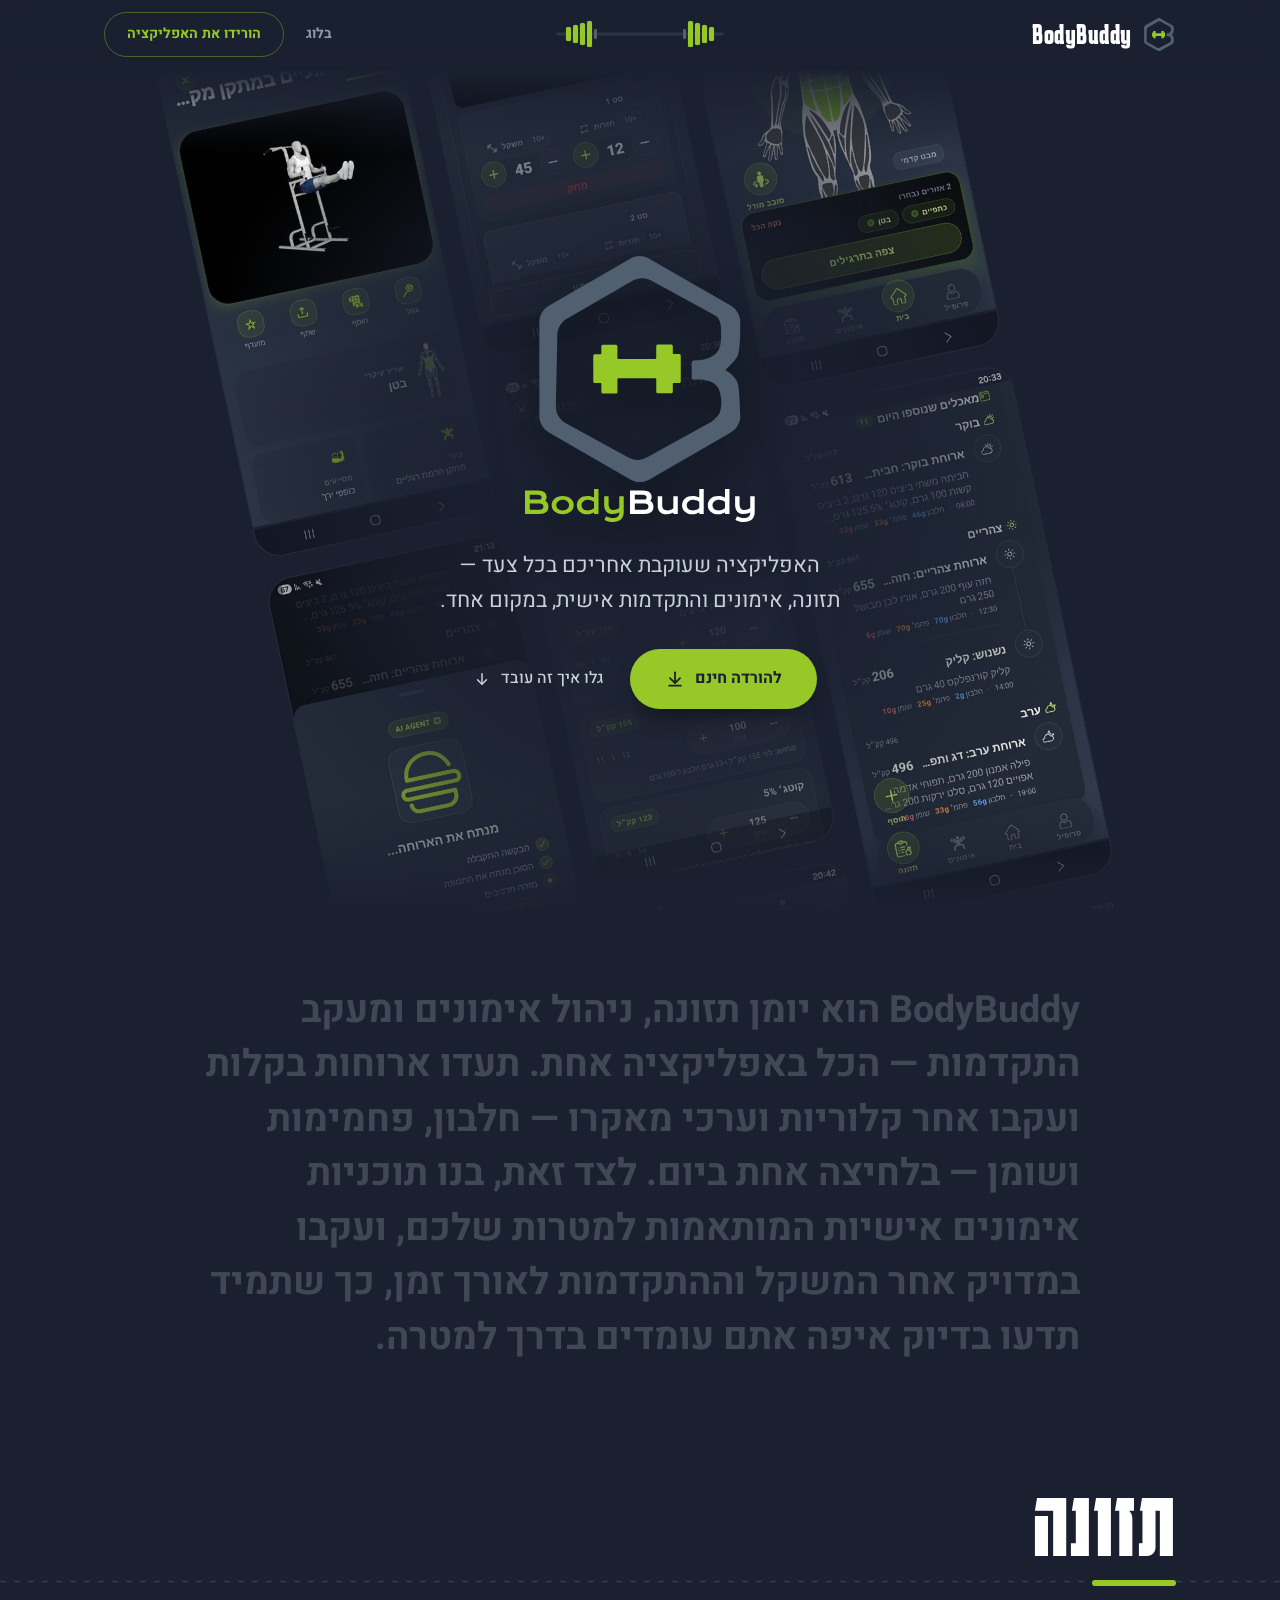
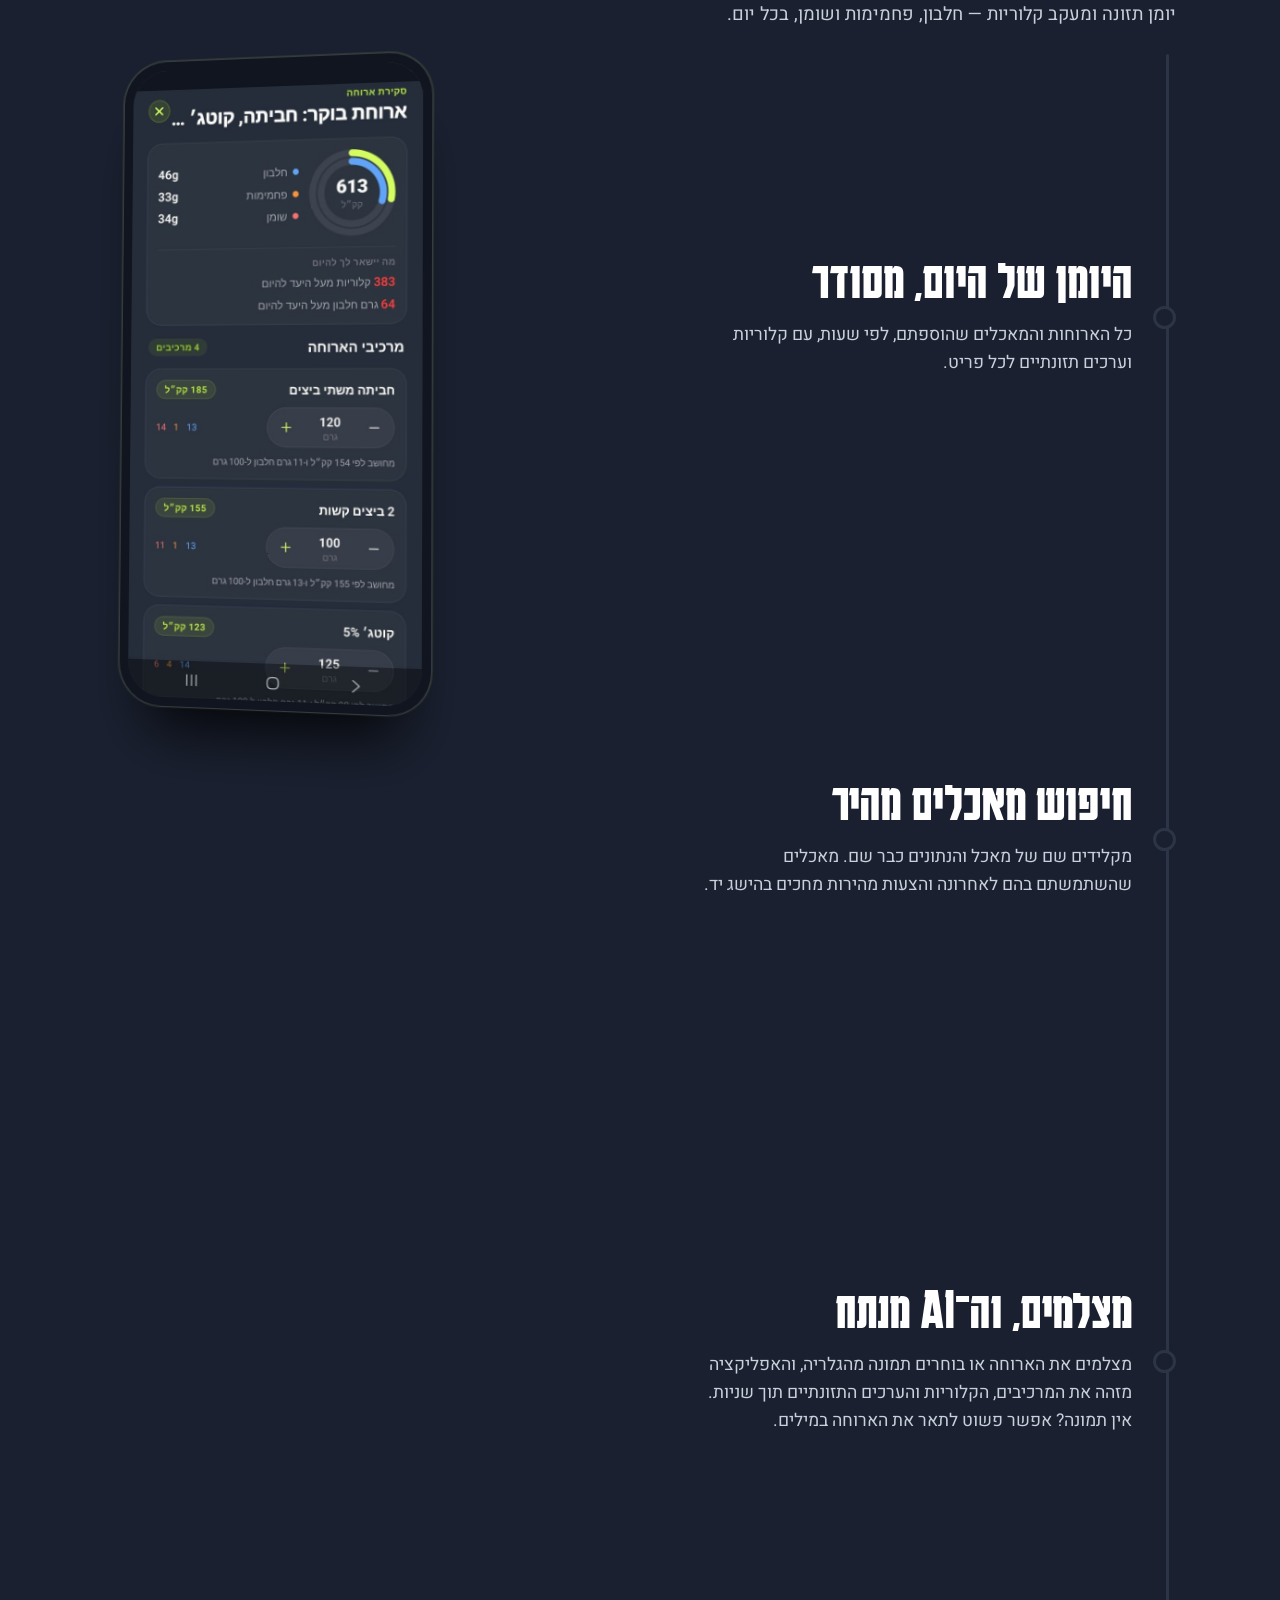
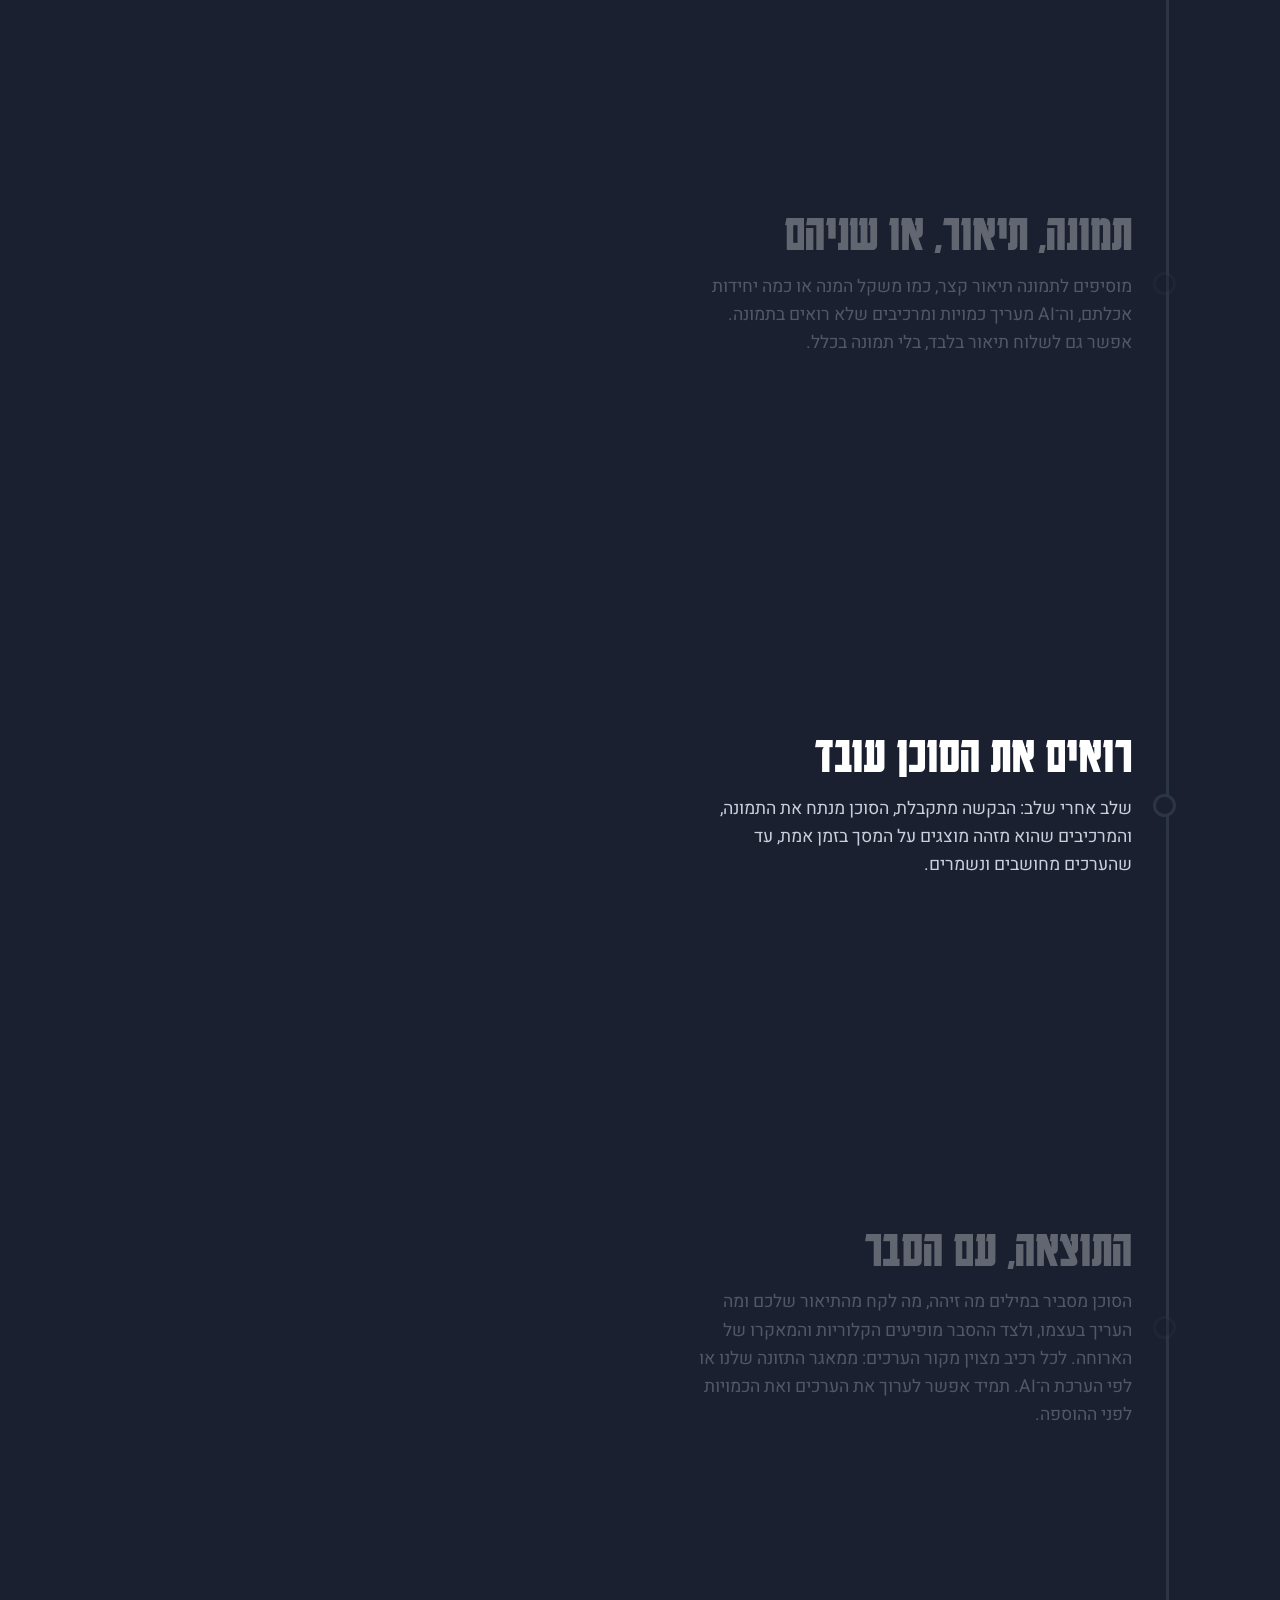
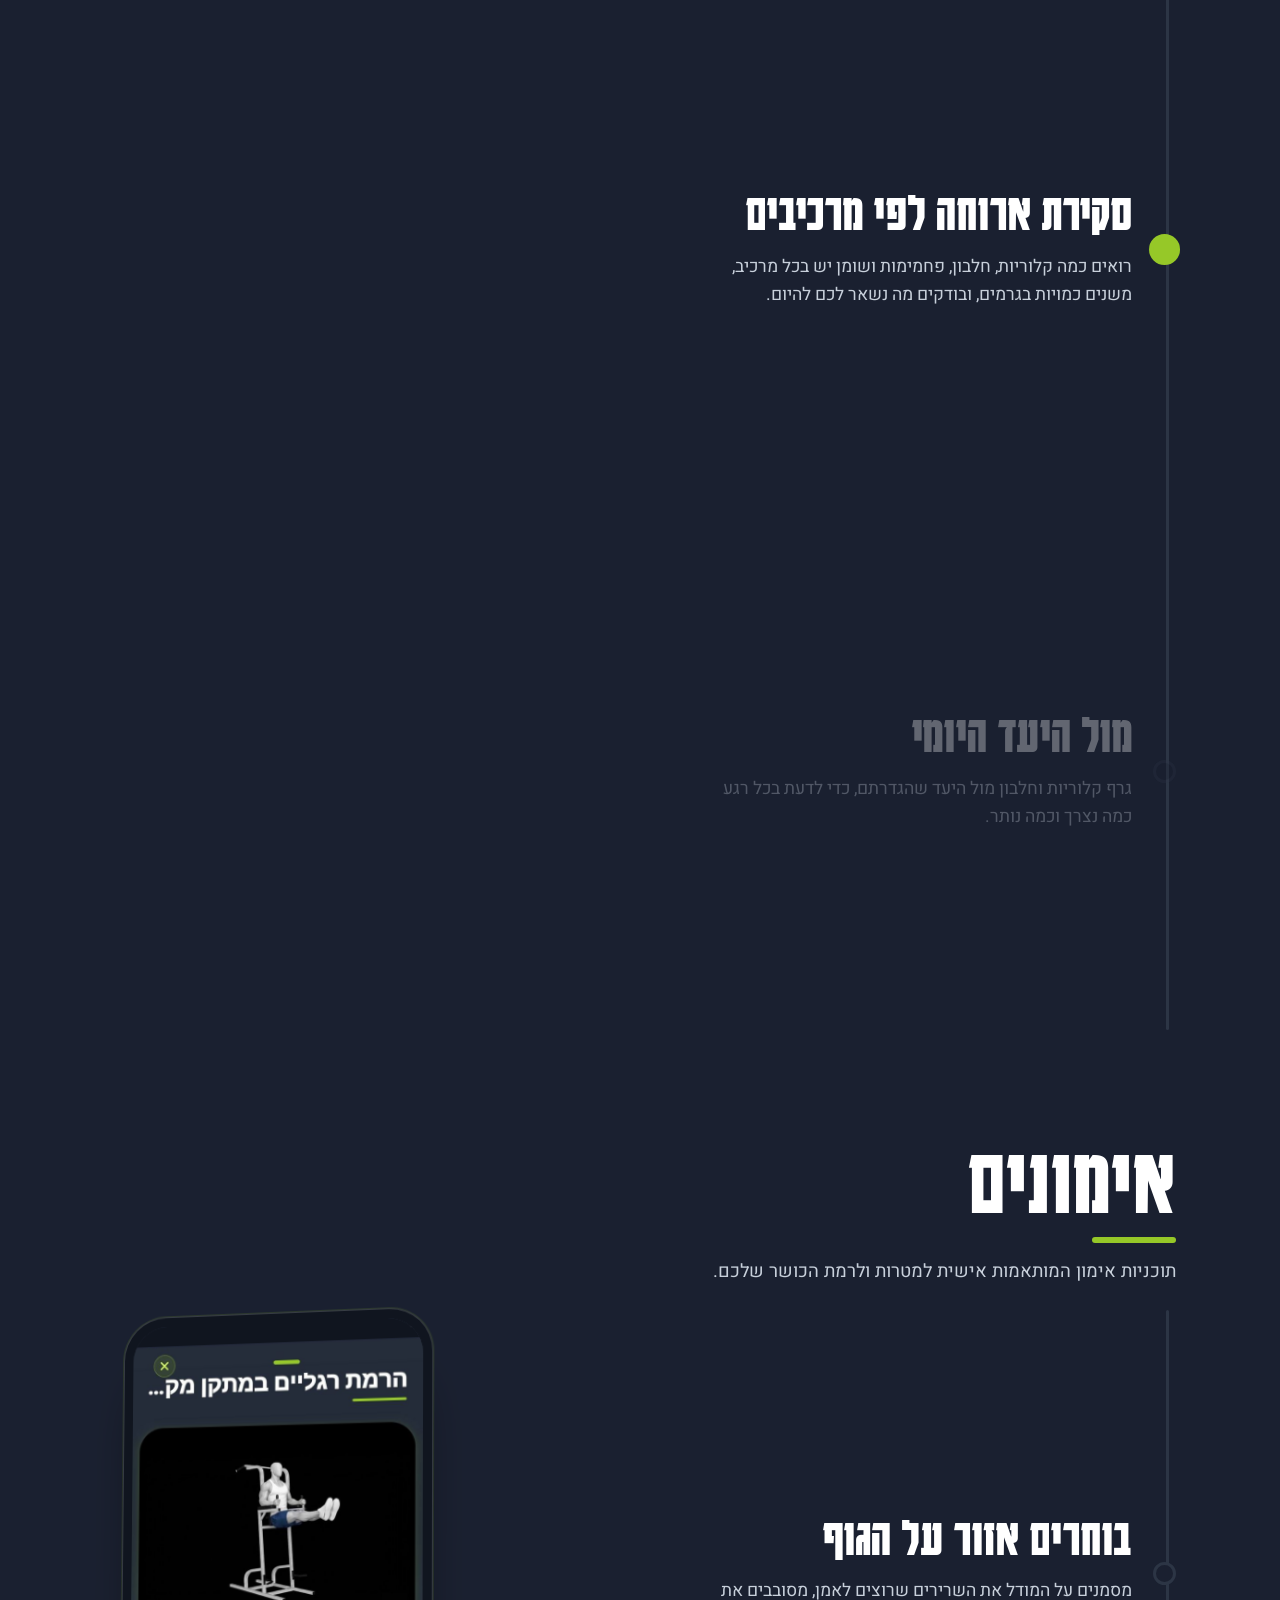
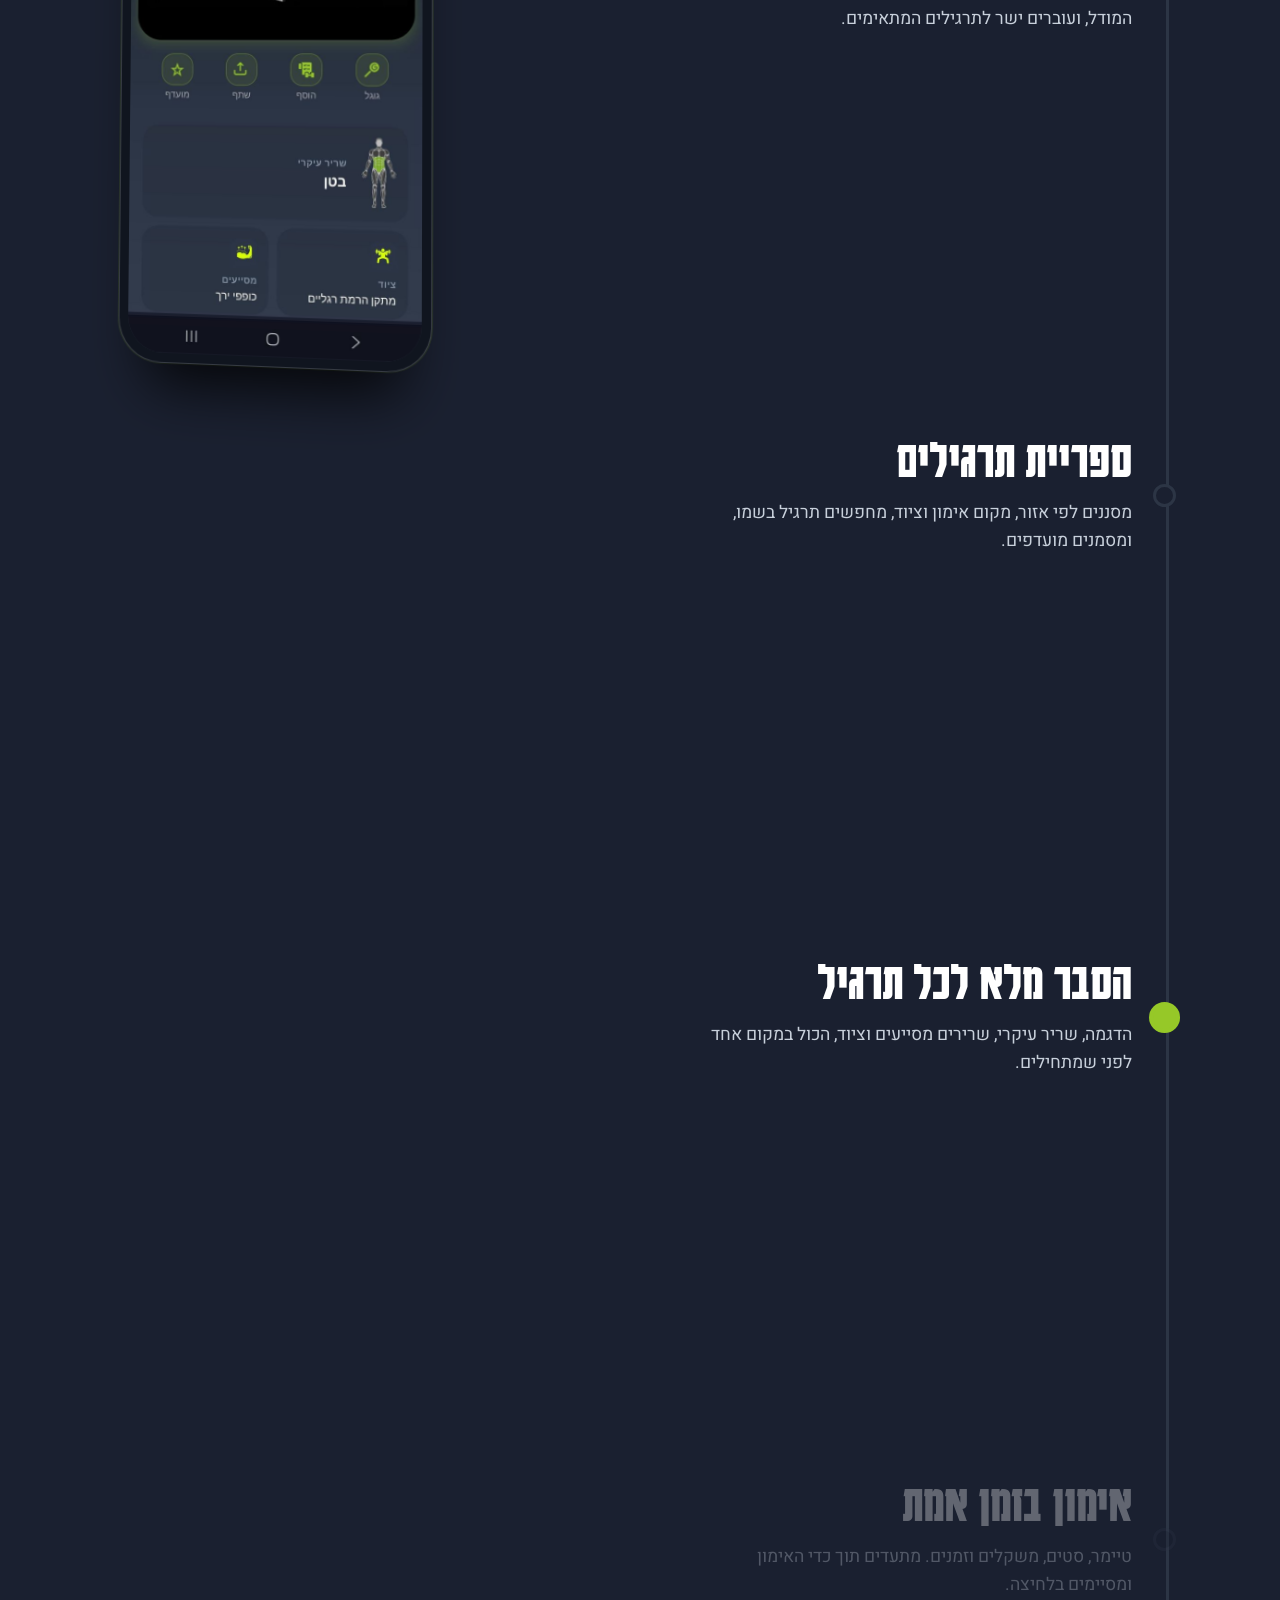
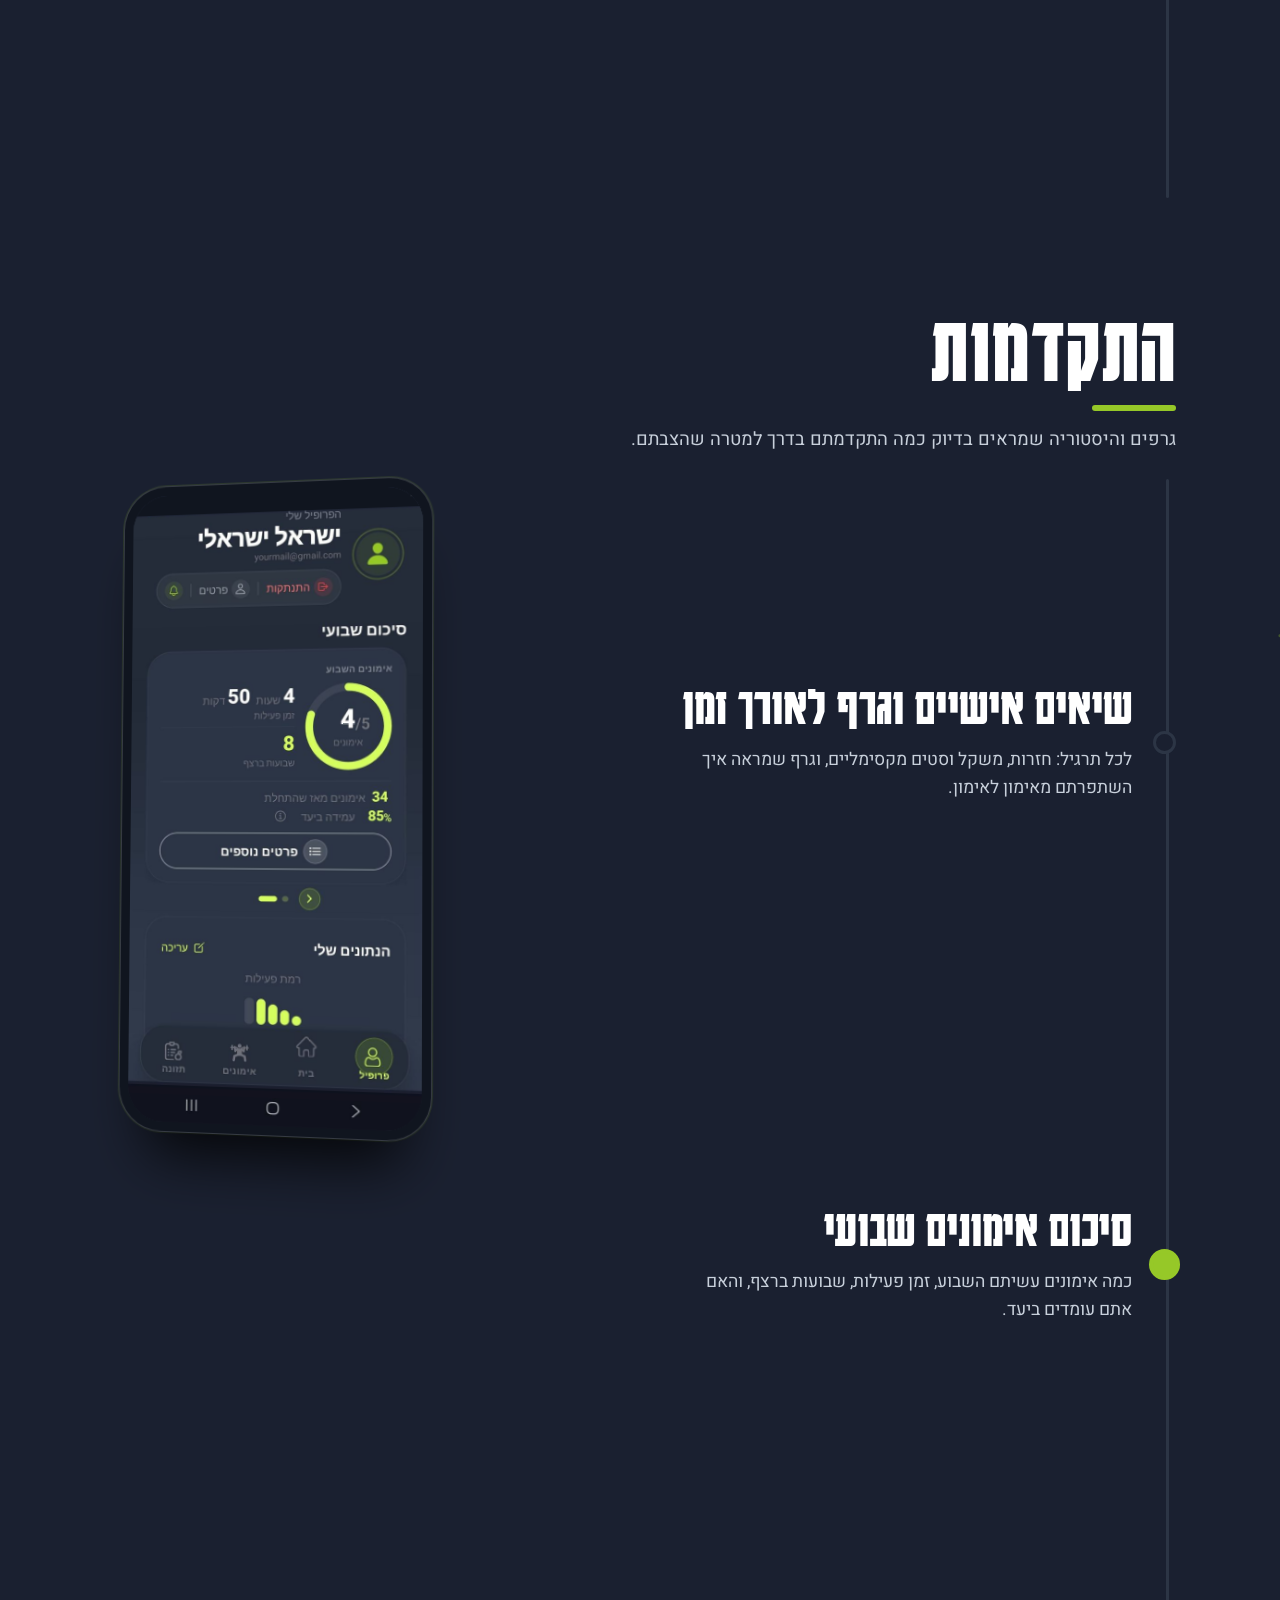
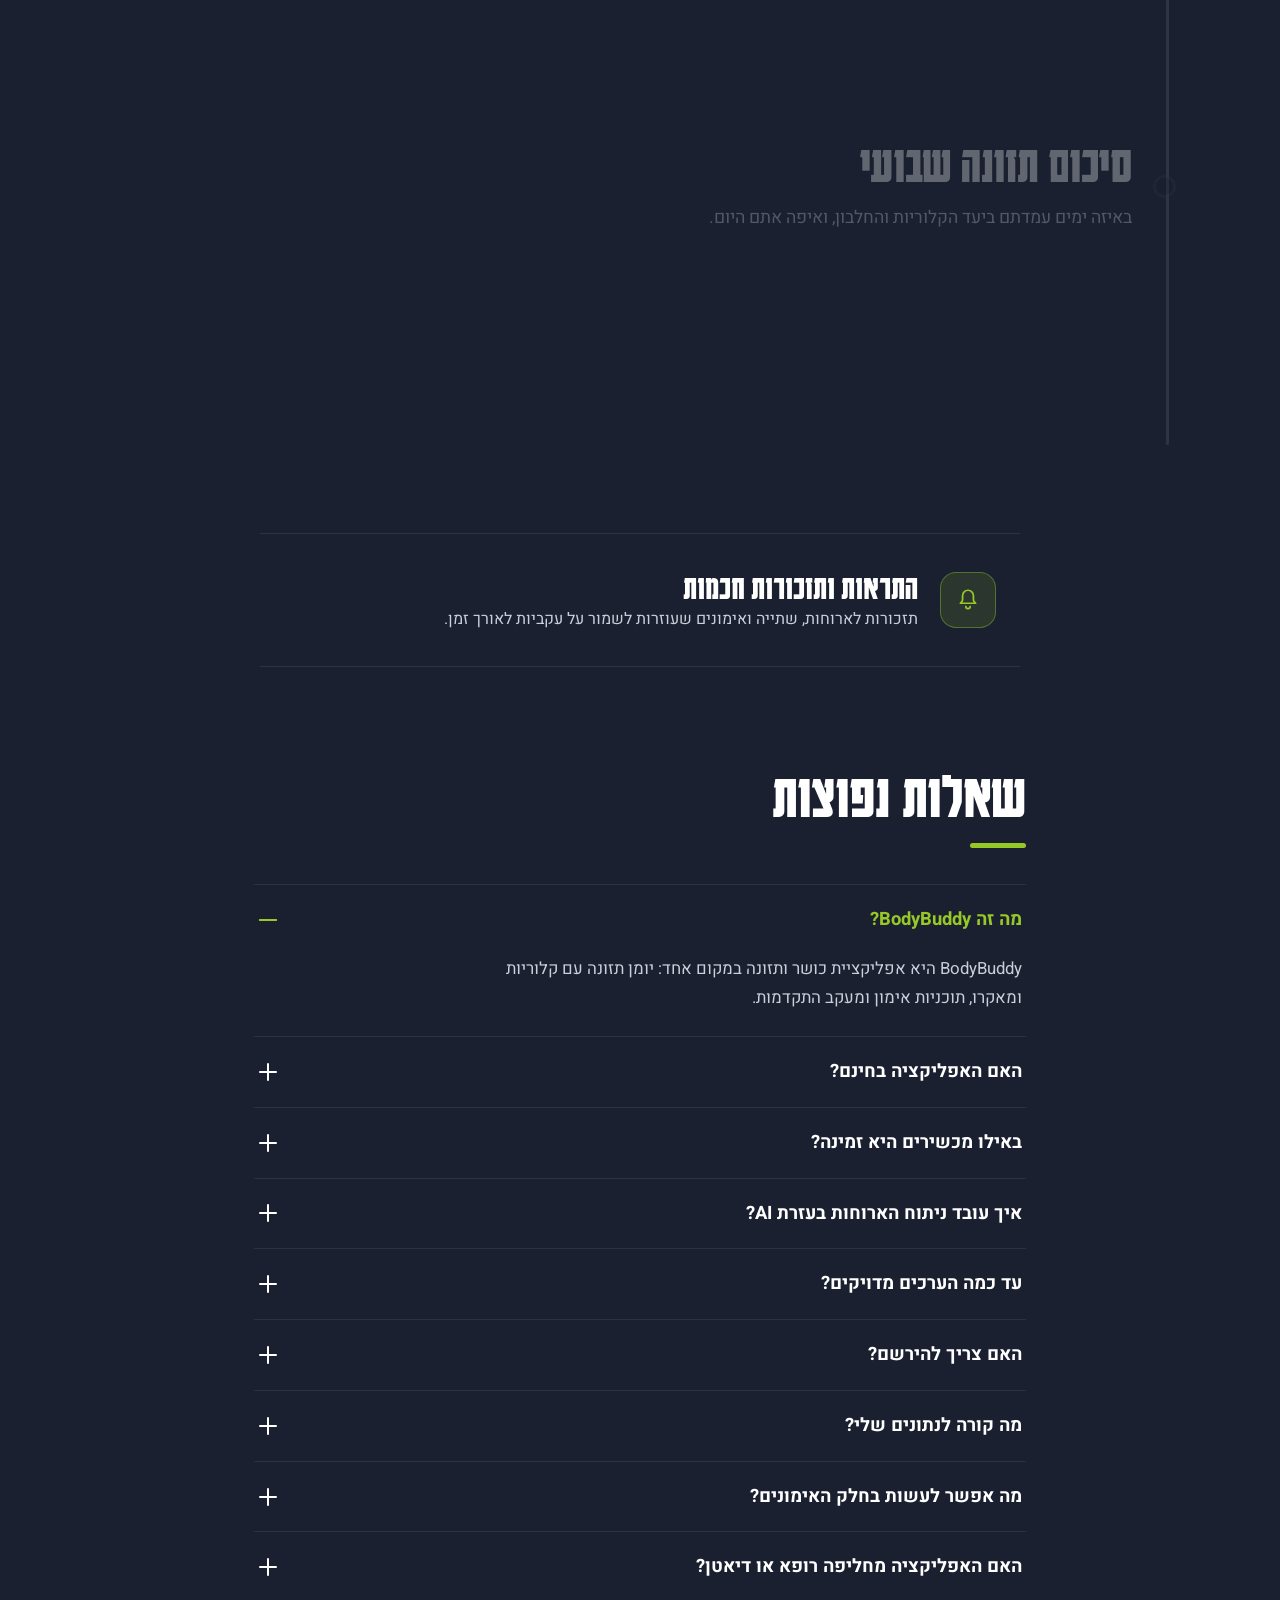
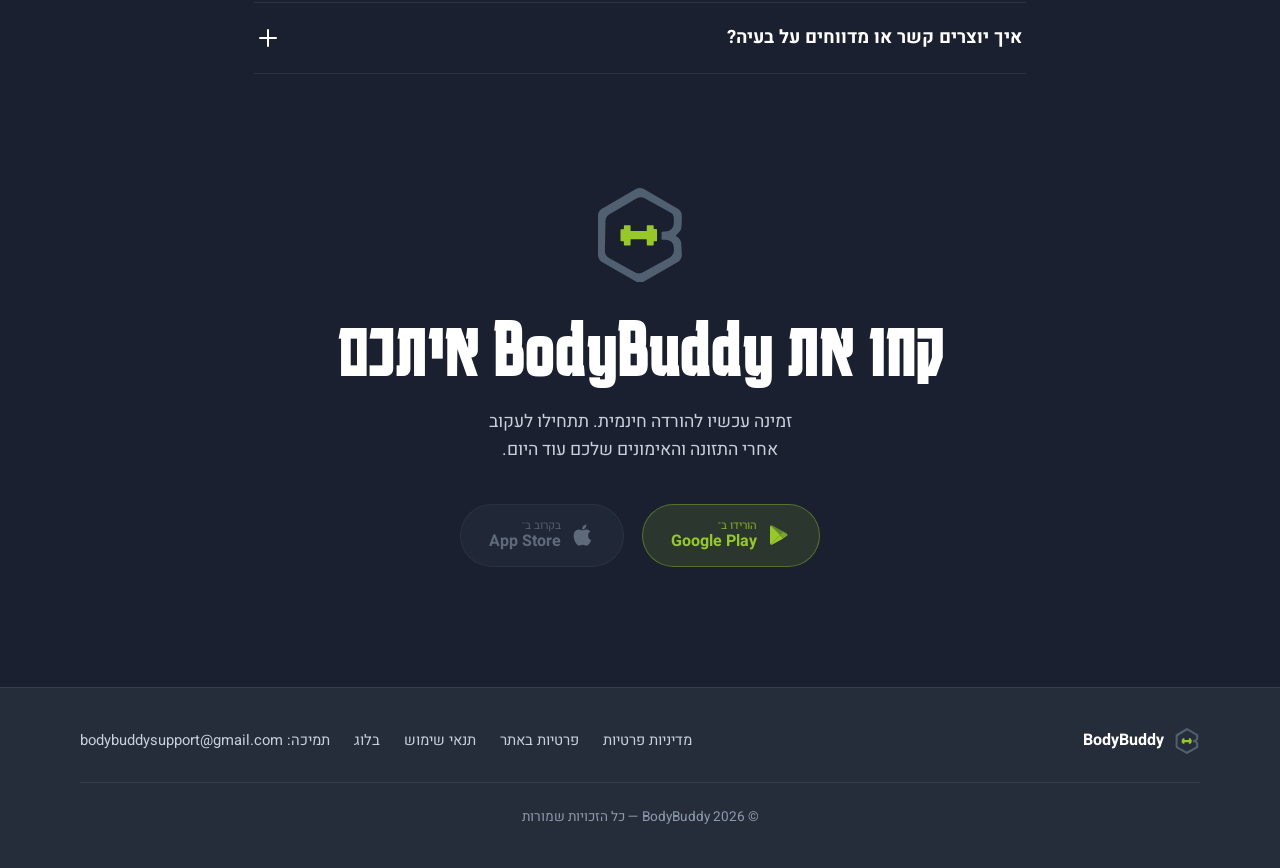
==== commit 1136f415: "feat(site): add FAQ section with FAQPage schema Co-Authored-By: Claude Sonnet 5.5 <noreply@anthropic" ====
--- a/index.html
+++ b/index.html
@@ -39,6 +39,117 @@
   "offers": { "@type": "Offer", "price": "0", "priceCurrency": "ILS" }
 }
 </script>
+<script type="application/ld+json">
+{
+  "@context": "https://schema.org",
+  "@graph": [
+    {
+      "@type": "WebSite",
+      "@id": "https://bodybuddy.fitness/#website",
+      "url": "https://bodybuddy.fitness/",
+      "name": "BodyBuddy",
+      "inLanguage": "he",
+      "publisher": { "@id": "https://bodybuddy.fitness/#organization" }
+    },
+    {
+      "@type": "Organization",
+      "@id": "https://bodybuddy.fitness/#organization",
+      "name": "BodyBuddy",
+      "url": "https://bodybuddy.fitness/",
+      "logo": "https://bodybuddy.fitness/images/favicon-512.png",
+      "email": "bodybuddysupport@gmail.com"
+    }
+  ]
+}
+</script>
+<script type="application/ld+json">
+{
+  "@context": "https://schema.org",
+  "@type": "FAQPage",
+  "mainEntity": [
+    {
+      "@type": "Question",
+      "name": "מה זה BodyBuddy?",
+      "acceptedAnswer": {
+        "@type": "Answer",
+        "text": "BodyBuddy היא אפליקציית כושר ותזונה במקום אחד: יומן תזונה עם קלוריות ומאקרו, תוכניות אימון ומעקב התקדמות."
+      }
+    },
+    {
+      "@type": "Question",
+      "name": "האם האפליקציה בחינם?",
+      "acceptedAnswer": {
+        "@type": "Answer",
+        "text": "כן, אפשר להוריד ולהשתמש בה בחינם."
+      }
+    },
+    {
+      "@type": "Question",
+      "name": "באילו מכשירים היא זמינה?",
+      "acceptedAnswer": {
+        "@type": "Answer",
+        "text": "כרגע באנדרואיד, ב־Google Play. גרסה ל־iPhone בדרך."
+      }
+    },
+    {
+      "@type": "Question",
+      "name": "איך עובד ניתוח הארוחות בעזרת AI?",
+      "acceptedAnswer": {
+        "@type": "Answer",
+        "text": "מצלמים את הארוחה או מתארים אותה במילים, והאפליקציה מזהה את המרכיבים ומעריכה קלוריות וערכים תזונתיים. תמיד אפשר לערוך את הערכים לפני השמירה."
+      }
+    },
+    {
+      "@type": "Question",
+      "name": "עד כמה הערכים מדויקים?",
+      "acceptedAnswer": {
+        "@type": "Answer",
+        "text": "הם הערכה. לכל רכיב מצוין אם הערך מגיע ממאגר התזונה או מהערכת ה־AI, ואפשר לתקן אותו ידנית."
+      }
+    },
+    {
+      "@type": "Question",
+      "name": "האם צריך להירשם?",
+      "acceptedAnswer": {
+        "@type": "Answer",
+        "text": "כן, יוצרים חשבון כדי לשמור את הנתונים שלכם ולהגיע אליהם גם ממכשיר אחר."
+      }
+    },
+    {
+      "@type": "Question",
+      "name": "מה קורה לנתונים שלי?",
+      "acceptedAnswer": {
+        "@type": "Answer",
+        "text": "הנתונים האישיים לא נמכרים ולא משמשים לפרסום. הפירוט המלא במדיניות הפרטיות, ואפשר למחוק את החשבון."
+      }
+    },
+    {
+      "@type": "Question",
+      "name": "מה אפשר לעשות בחלק האימונים?",
+      "acceptedAnswer": {
+        "@type": "Answer",
+        "text": "לבחור שרירים על מודל גוף, לעיין בספריית תרגילים עם הדגמה, לתעד אימון עם טיימר, סטים ומשקלים, ולראות שיאים וגרפים של ההתקדמות."
+      }
+    },
+    {
+      "@type": "Question",
+      "name": "האם האפליקציה מחליפה רופא או דיאטן?",
+      "acceptedAnswer": {
+        "@type": "Answer",
+        "text": "לא. המידע כללי ואינו ייעוץ רפואי. עם מצב רפואי, בהריון או עם רקע של הפרעת אכילה, כדאי להתייעץ עם איש מקצוע."
+      }
+    },
+    {
+      "@type": "Question",
+      "name": "איך יוצרים קשר או מדווחים על בעיה?",
+      "acceptedAnswer": {
+        "@type": "Answer",
+        "text": "במייל bodybuddysupport@gmail.com."
+      }
+    }
+  ]
+}
+</script>
 <link rel="icon" href="favicon.ico" sizes="48x48">
 <link rel="icon" type="image/svg+xml" href="images/icon.svg">
 <link rel="icon" type="image/png" sizes="32x32" href="images/favicon-32.png">
@@ -91,28 +202,28 @@
     <div class="wall" aria-hidden="true">
       <div class="wall-cols">
         <div class="col col-a"><div class="col-track">
-          <img src="images/screens/w360/body-map.jpg" alt="" width="360" height="772">
-          <img src="images/screens/w360/diary.jpg" alt="" width="360" height="772">
-          <img src="images/screens/w360/exercise-history.jpg" alt="" width="360" height="772">
-          <img src="images/screens/w360/ai-scan.jpg" alt="" width="360" height="772">
-          <img src="images/screens/w360/profile-workouts.jpg" alt="" width="360" height="772">
-          <img src="images/screens/w360/food-search.jpg" alt="" width="360" height="772">
+          <img src="images/screens/w360/body-map.jpg" alt="" width="360" height="772" decoding="async" fetchpriority="low">
+          <img src="images/screens/w360/diary.jpg" alt="" width="360" height="772" decoding="async" fetchpriority="low">
+          <img src="images/screens/w360/exercise-history.jpg" alt="" width="360" height="772" decoding="async" fetchpriority="low">
+          <img src="images/screens/w360/ai-scan.jpg" alt="" width="360" height="772" decoding="async" fetchpriority="low">
+          <img src="images/screens/w360/profile-workouts.jpg" alt="" width="360" height="772" decoding="async" fetchpriority="low">
+          <img src="images/screens/w360/food-search.jpg" alt="" width="360" height="772" decoding="async" fetchpriority="low">
         </div></div>
         <div class="col col-b"><div class="col-track">
-          <img src="images/screens/w360/workout-session.jpg" alt="" width="360" height="772">
-          <img src="images/screens/w360/meal-review.jpg" alt="" width="360" height="772">
-          <img src="images/screens/w360/exercises-list.jpg" alt="" width="360" height="772">
-          <img src="images/screens/w360/nutrition-calories.jpg" alt="" width="360" height="772">
-          <img src="images/screens/w360/workouts-list.jpg" alt="" width="360" height="772">
-          <img src="images/screens/w360/food-detail.jpg" alt="" width="360" height="772">
+          <img src="images/screens/w360/workout-session.jpg" alt="" width="360" height="772" decoding="async" fetchpriority="low">
+          <img src="images/screens/w360/meal-review.jpg" alt="" width="360" height="772" decoding="async" fetchpriority="low">
+          <img src="images/screens/w360/exercises-list.jpg" alt="" width="360" height="772" decoding="async" fetchpriority="low">
+          <img src="images/screens/w360/nutrition-calories.jpg" alt="" width="360" height="772" decoding="async" fetchpriority="low">
+          <img src="images/screens/w360/workouts-list.jpg" alt="" width="360" height="772" decoding="async" fetchpriority="low">
+          <img src="images/screens/w360/food-detail.jpg" alt="" width="360" height="772" decoding="async" fetchpriority="low">
         </div></div>
         <div class="col col-c"><div class="col-track">
-          <img src="images/screens/w360/exercise-detail.jpg" alt="" width="360" height="772">
-          <img src="images/screens/w360/ai-analyzing.jpg" alt="" width="360" height="772">
-          <img src="images/screens/w360/profile-nutrition.jpg" alt="" width="360" height="772">
-          <img src="images/screens/w360/my-meals.jpg" alt="" width="360" height="772">
-          <img src="images/screens/w360/nutrition-protein.jpg" alt="" width="360" height="772">
-          <img src="images/screens/w360/my-foods.jpg" alt="" width="360" height="772">
+          <img src="images/screens/w360/exercise-detail.jpg" alt="" width="360" height="772" decoding="async" fetchpriority="low">
+          <img src="images/screens/w360/ai-analyzing.jpg" alt="" width="360" height="772" decoding="async" fetchpriority="low">
+          <img src="images/screens/w360/profile-nutrition.jpg" alt="" width="360" height="772" decoding="async" fetchpriority="low">
+          <img src="images/screens/w360/my-meals.jpg" alt="" width="360" height="772" decoding="async" fetchpriority="low">
+          <img src="images/screens/w360/nutrition-protein.jpg" alt="" width="360" height="772" decoding="async" fetchpriority="low">
+          <img src="images/screens/w360/my-foods.jpg" alt="" width="360" height="772" decoding="async" fetchpriority="low">
         </div></div>
       </div>
       <div class="wall-scrim"></div>
@@ -310,6 +421,55 @@
       </svg>
       <h3>התראות ותזכורות חכמות</h3>
       <p>תזכורות לארוחות, שתייה ואימונים שעוזרות לשמור על עקביות לאורך זמן.</p>
+    </div>
+  </section>
+
+  <!-- ============ FAQ ============ -->
+  <section class="faq" id="faq">
+    <div class="section-inner faq-inner reveal">
+      <h2 class="faq-title">שאלות נפוצות</h2>
+      <div class="faq-list">
+        <details class="faq-item" open>
+          <summary><span>מה זה BodyBuddy?</span><i class="faq-plus" aria-hidden="true"></i></summary>
+          <div class="faq-answer"><p>BodyBuddy היא אפליקציית כושר ותזונה במקום אחד: יומן תזונה עם קלוריות ומאקרו, תוכניות אימון ומעקב התקדמות.</p></div>
+        </details>
+        <details class="faq-item">
+          <summary><span>האם האפליקציה בחינם?</span><i class="faq-plus" aria-hidden="true"></i></summary>
+          <div class="faq-answer"><p>כן, אפשר להוריד ולהשתמש בה בחינם.</p></div>
+        </details>
+        <details class="faq-item">
+          <summary><span>באילו מכשירים היא זמינה?</span><i class="faq-plus" aria-hidden="true"></i></summary>
+          <div class="faq-answer"><p>כרגע באנדרואיד, ב־Google Play. גרסה ל־iPhone בדרך.</p></div>
+        </details>
+        <details class="faq-item">
+          <summary><span>איך עובד ניתוח הארוחות בעזרת AI?</span><i class="faq-plus" aria-hidden="true"></i></summary>
+          <div class="faq-answer"><p>מצלמים את הארוחה או מתארים אותה במילים, והאפליקציה מזהה את המרכיבים ומעריכה קלוריות וערכים תזונתיים. תמיד אפשר לערוך את הערכים לפני השמירה.</p></div>
+        </details>
+        <details class="faq-item">
+          <summary><span>עד כמה הערכים מדויקים?</span><i class="faq-plus" aria-hidden="true"></i></summary>
+          <div class="faq-answer"><p>הם הערכה. לכל רכיב מצוין אם הערך מגיע ממאגר התזונה או מהערכת ה־AI, ואפשר לתקן אותו ידנית.</p></div>
+        </details>
+        <details class="faq-item">
+          <summary><span>האם צריך להירשם?</span><i class="faq-plus" aria-hidden="true"></i></summary>
+          <div class="faq-answer"><p>כן, יוצרים חשבון כדי לשמור את הנתונים שלכם ולהגיע אליהם גם ממכשיר אחר.</p></div>
+        </details>
+        <details class="faq-item">
+          <summary><span>מה קורה לנתונים שלי?</span><i class="faq-plus" aria-hidden="true"></i></summary>
+          <div class="faq-answer"><p>הנתונים האישיים לא נמכרים ולא משמשים לפרסום. הפירוט המלא ב<a href="/privacypolicy/">מדיניות הפרטיות</a>, ואפשר למחוק את החשבון.</p></div>
+        </details>
+        <details class="faq-item">
+          <summary><span>מה אפשר לעשות בחלק האימונים?</span><i class="faq-plus" aria-hidden="true"></i></summary>
+          <div class="faq-answer"><p>לבחור שרירים על מודל גוף, לעיין בספריית תרגילים עם הדגמה, לתעד אימון עם טיימר, סטים ומשקלים, ולראות שיאים וגרפים של ההתקדמות.</p></div>
+        </details>
+        <details class="faq-item">
+          <summary><span>האם האפליקציה מחליפה רופא או דיאטן?</span><i class="faq-plus" aria-hidden="true"></i></summary>
+          <div class="faq-answer"><p>לא. המידע כללי ואינו ייעוץ רפואי. עם מצב רפואי, בהריון או עם רקע של הפרעת אכילה, כדאי להתייעץ עם איש מקצוע.</p></div>
+        </details>
+        <details class="faq-item">
+          <summary><span>איך יוצרים קשר או מדווחים על בעיה?</span><i class="faq-plus" aria-hidden="true"></i></summary>
+          <div class="faq-answer"><p>במייל <a href="mailto:bodybuddysupport@gmail.com">bodybuddysupport@gmail.com</a>.</p></div>
+        </details>
+      </div>
     </div>
   </section>
 
--- a/style.css
+++ b/style.css
@@ -437,6 +437,50 @@
 .more-icon { grid-area: icon; width: 56px; height: 56px; padding: 14px; border-radius: 16px; background: var(--green-soft); border: 1px solid var(--green-line); color: var(--green); }
 .more h3 { grid-area: title; font-family: var(--font-display); font-weight: 700; font-size: 2.2rem; line-height: 1.1; color: var(--heading); }
 .more p { grid-area: text; color: var(--text); }
+
+/* ---------- FAQ: hairline rows, one plus that turns into a minus ---------- */
+
+.faq { padding: 72px 0 24px; }
+.faq-inner { max-width: 820px; }
+.faq-title {
+  font-family: var(--font-display);
+  font-weight: 700;
+  font-size: clamp(2.6rem, 7vw, 4rem);
+  line-height: 1;
+  color: var(--heading);
+  margin-bottom: 36px;
+}
+.faq-title::after { content: ""; display: block; width: 56px; height: 5px; border-radius: 3px; background: var(--green); margin-top: 16px; }
+.faq-item { border-bottom: 1px solid var(--line); }
+.faq-item:first-child { border-top: 1px solid var(--line); }
+.faq-item summary {
+  list-style: none;
+  display: flex;
+  align-items: center;
+  justify-content: space-between;
+  gap: 20px;
+  padding: 22px 4px;
+  min-height: 44px;
+  cursor: pointer;
+  font-weight: 700;
+  font-size: 1.15rem;
+  line-height: 1.4;
+  color: var(--heading);
+  transition: color 0.3s;
+}
+.faq-item summary::-webkit-details-marker { display: none; }
+.faq-item summary:hover, .faq-item[open] summary { color: var(--green); }
+.faq-item summary:focus-visible { outline: 2px solid var(--green); outline-offset: 2px; border-radius: 6px; }
+.faq-plus { position: relative; flex: none; width: 20px; height: 20px; }
+.faq-plus::before, .faq-plus::after { content: ""; position: absolute; inset: 9px 1px auto; height: 2px; border-radius: 1px; background: currentColor; transition: transform 0.45s var(--ease-out); }
+.faq-plus::after { transform: rotate(90deg); }
+.faq-item[open] .faq-plus::after { transform: rotate(0deg); }
+.faq-answer { padding: 0 4px 24px; max-width: 62ch; }
+.faq-answer p { color: var(--text); font-size: 1.05rem; line-height: 1.7; }
+.faq-answer a { color: var(--green); text-underline-offset: 4px; text-decoration: underline; }
+.faq-answer a:hover { color: var(--heading); }
+.faq-item[open] .faq-answer { animation: faqIn 0.5s var(--ease-out); }
+@keyframes faqIn { from { opacity: 0; transform: translateY(-6px); } to { opacity: 1; transform: none; } }
 
 /* ---------- Download ---------- */
 
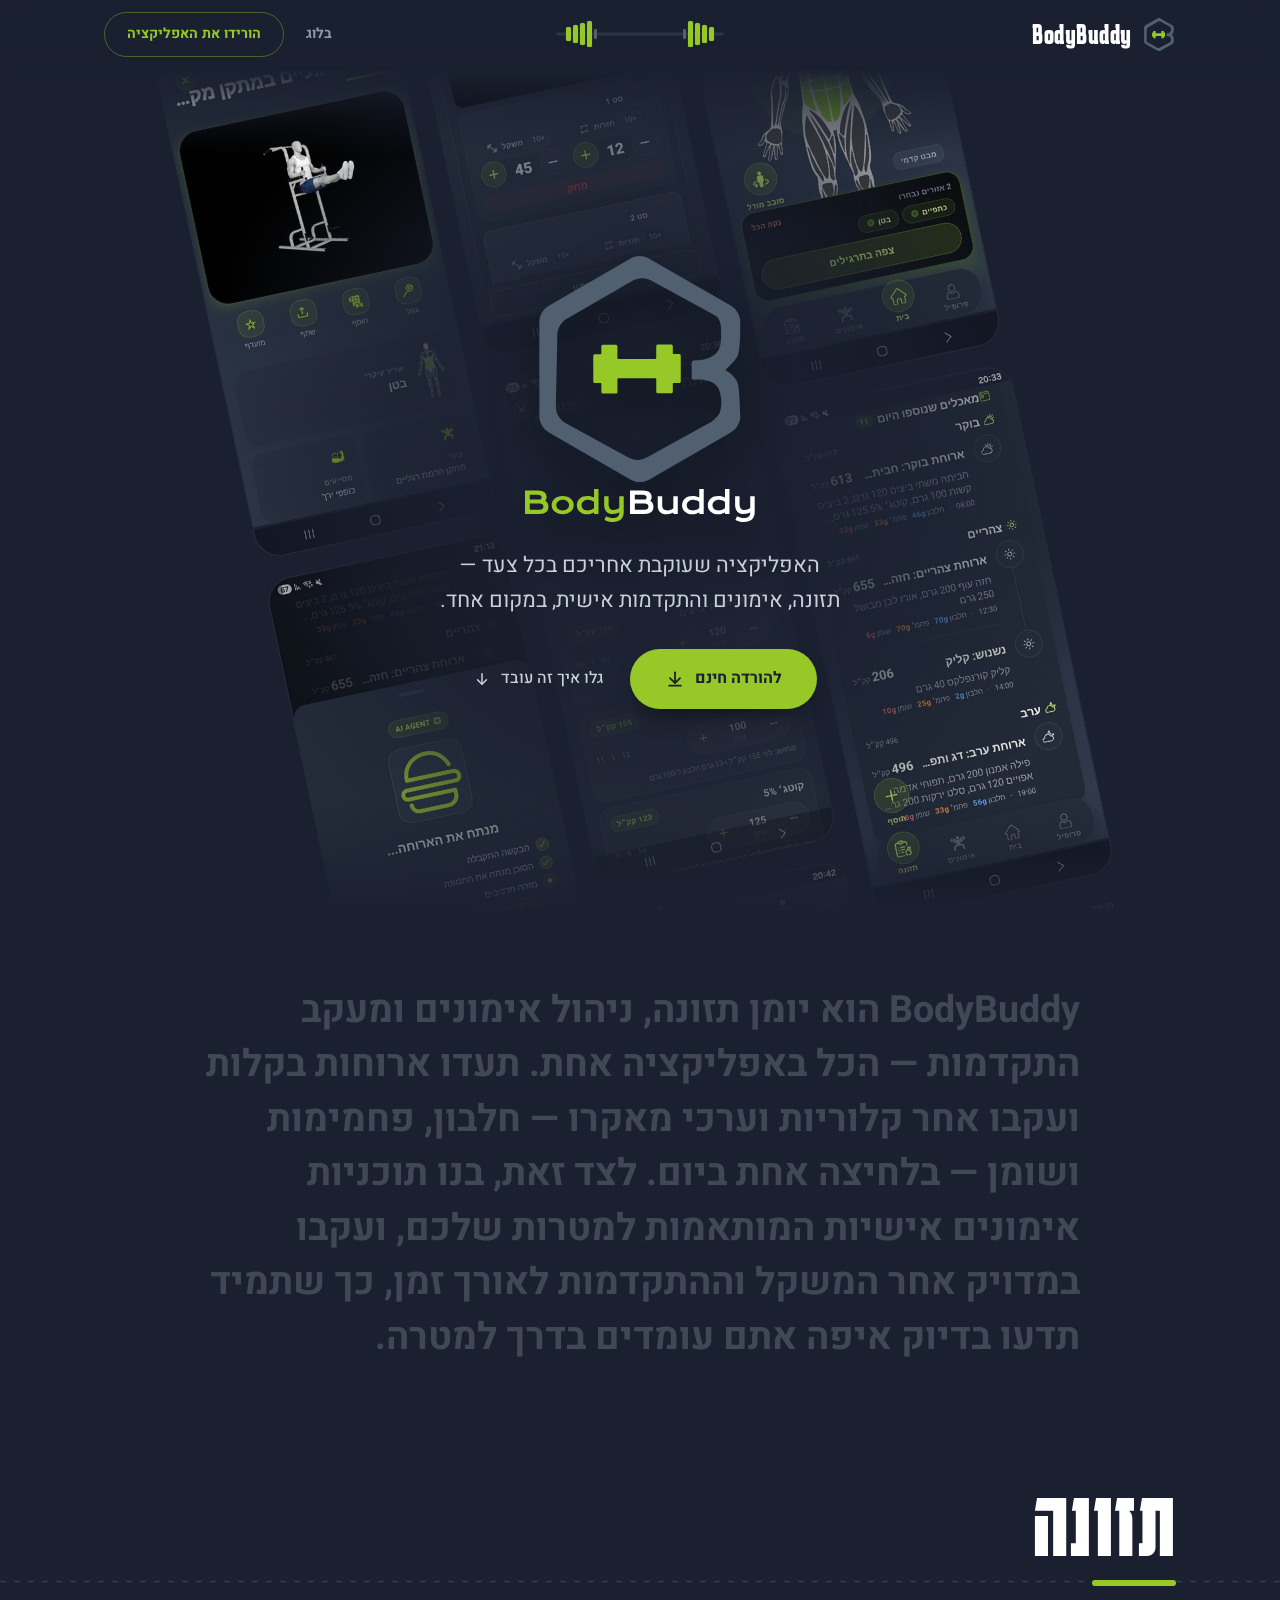
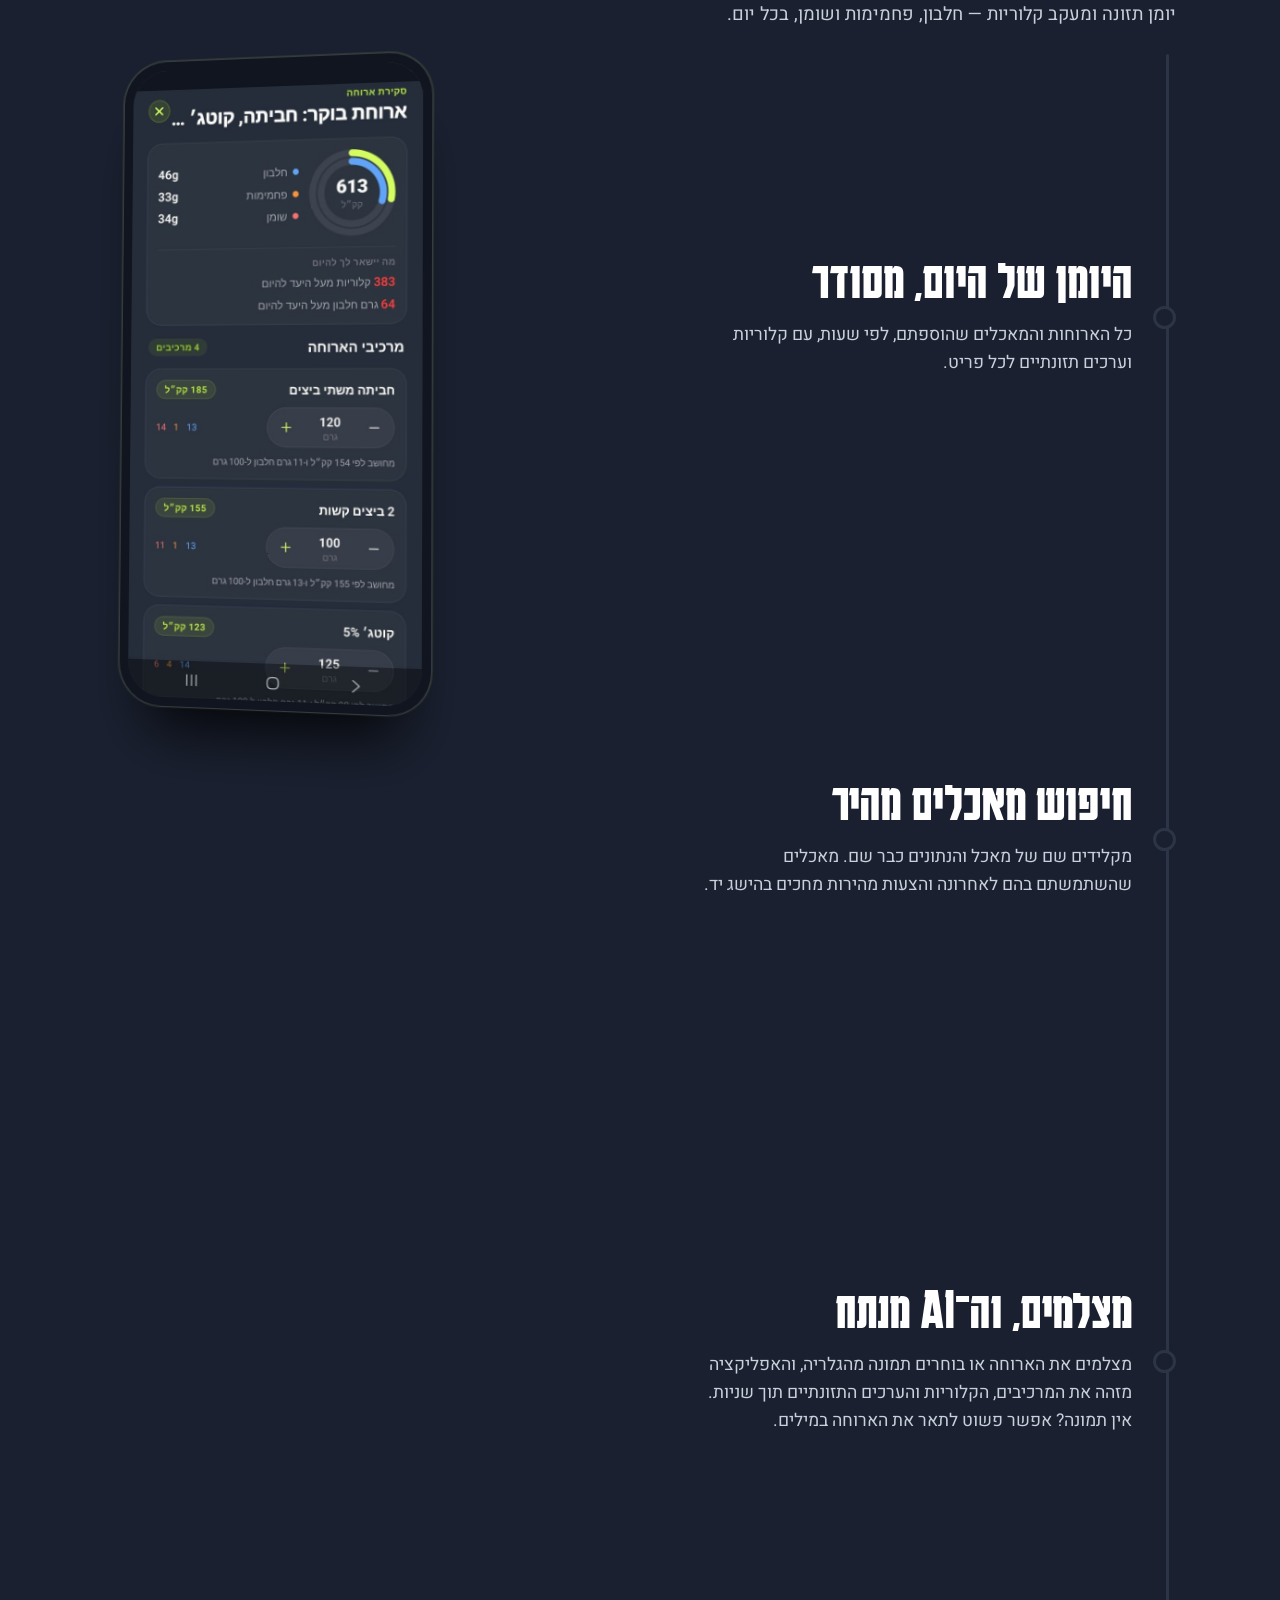
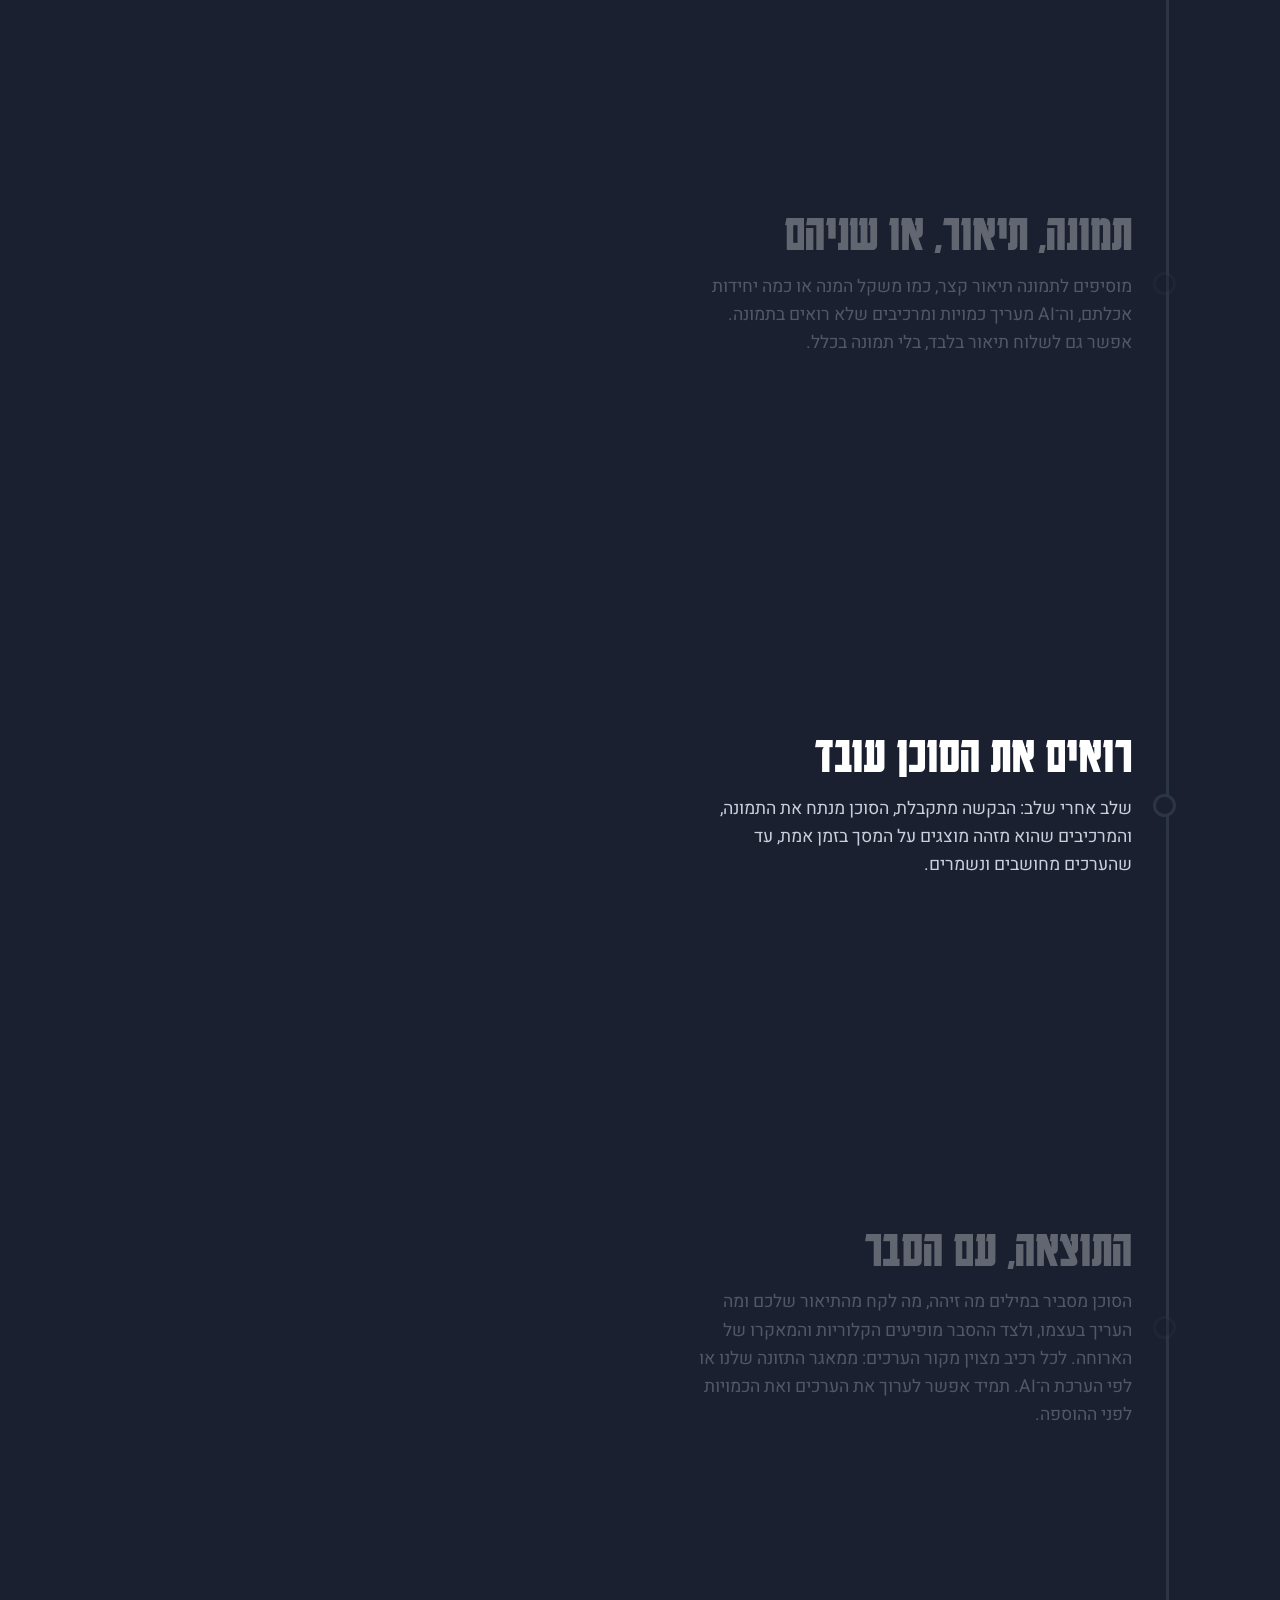
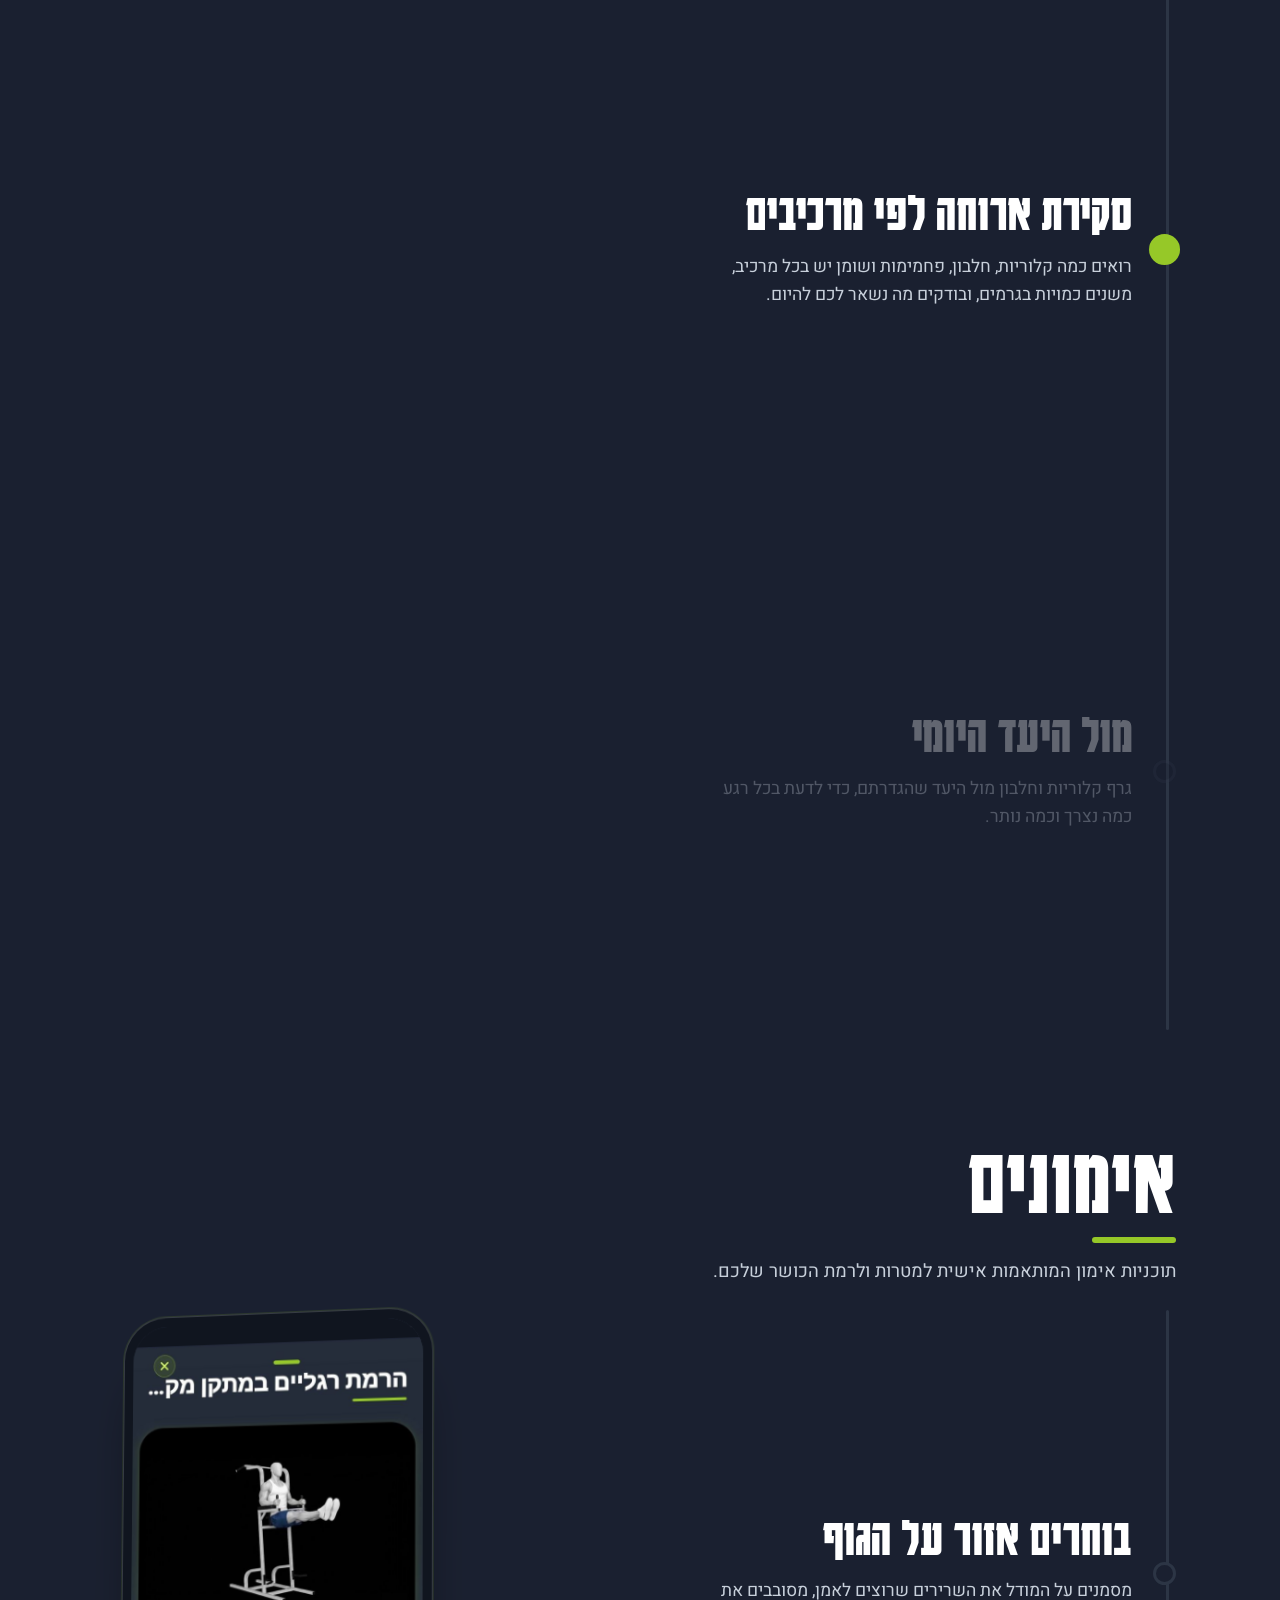
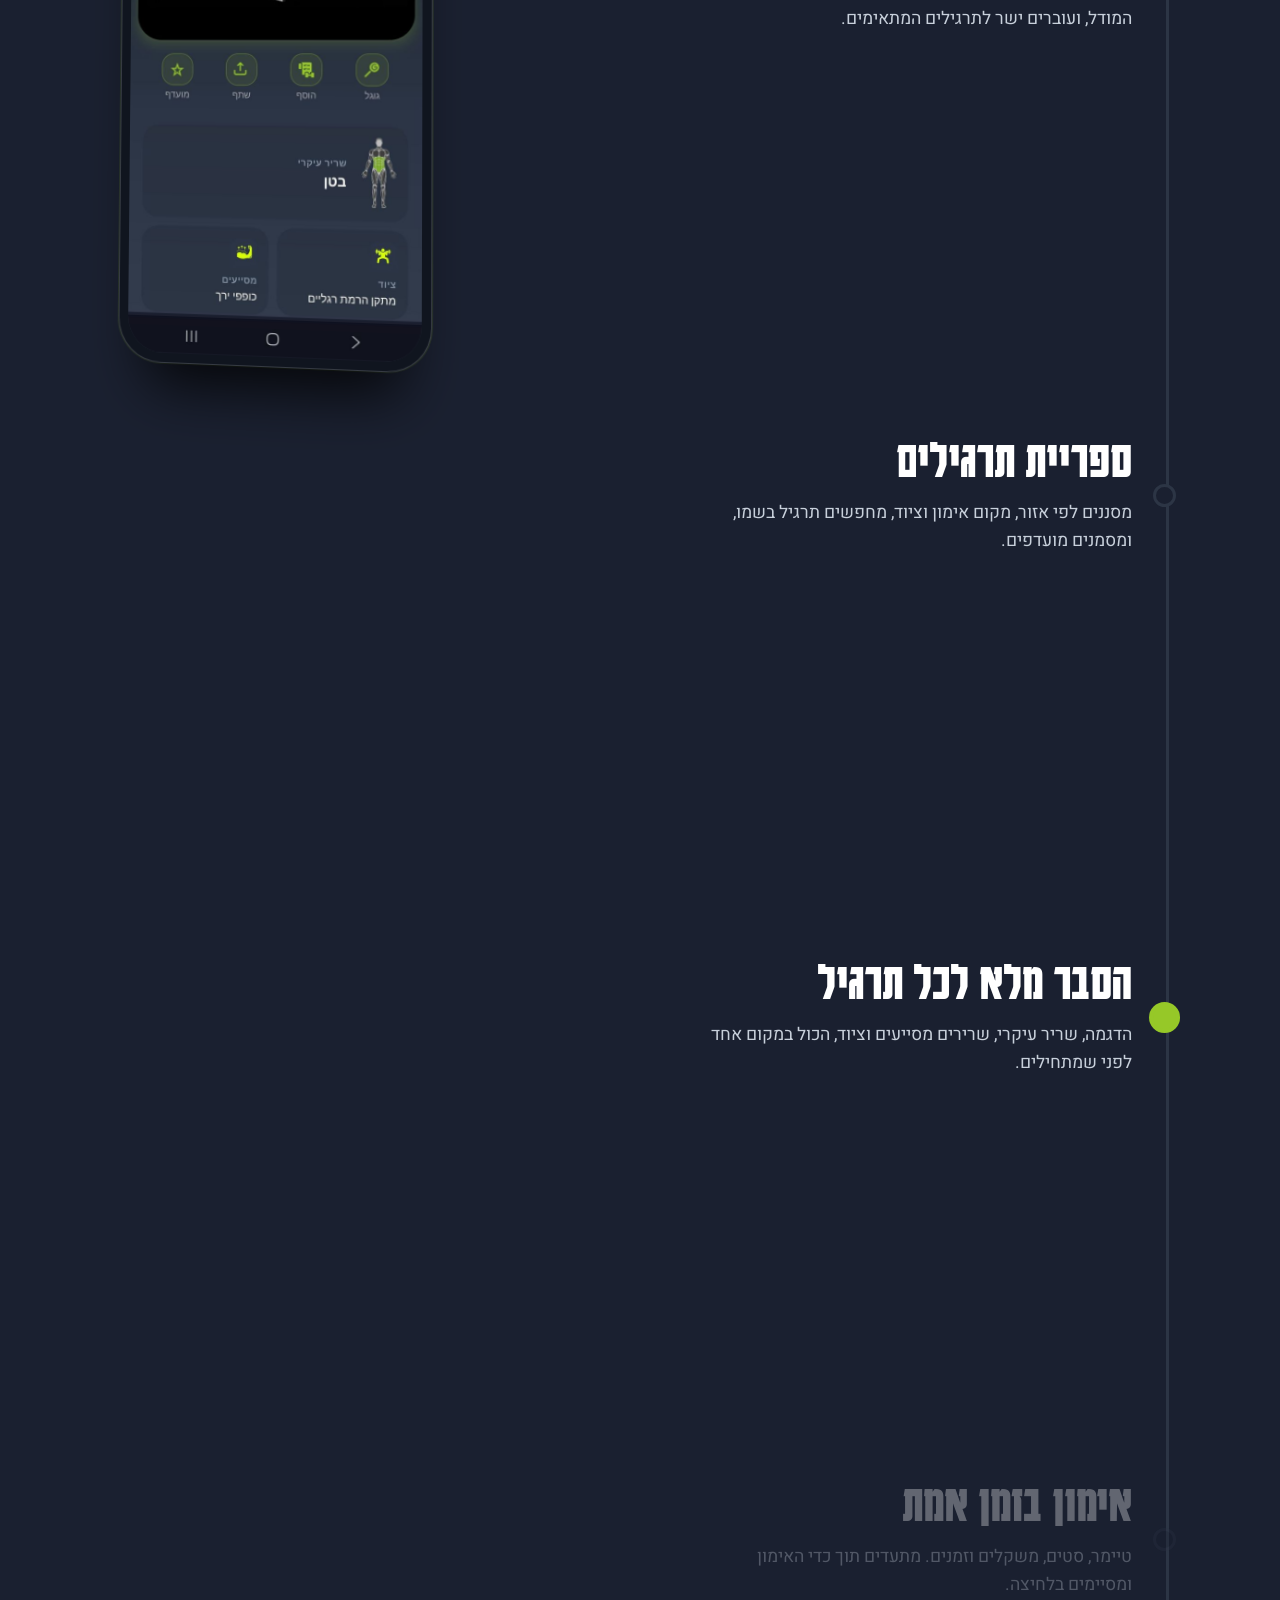
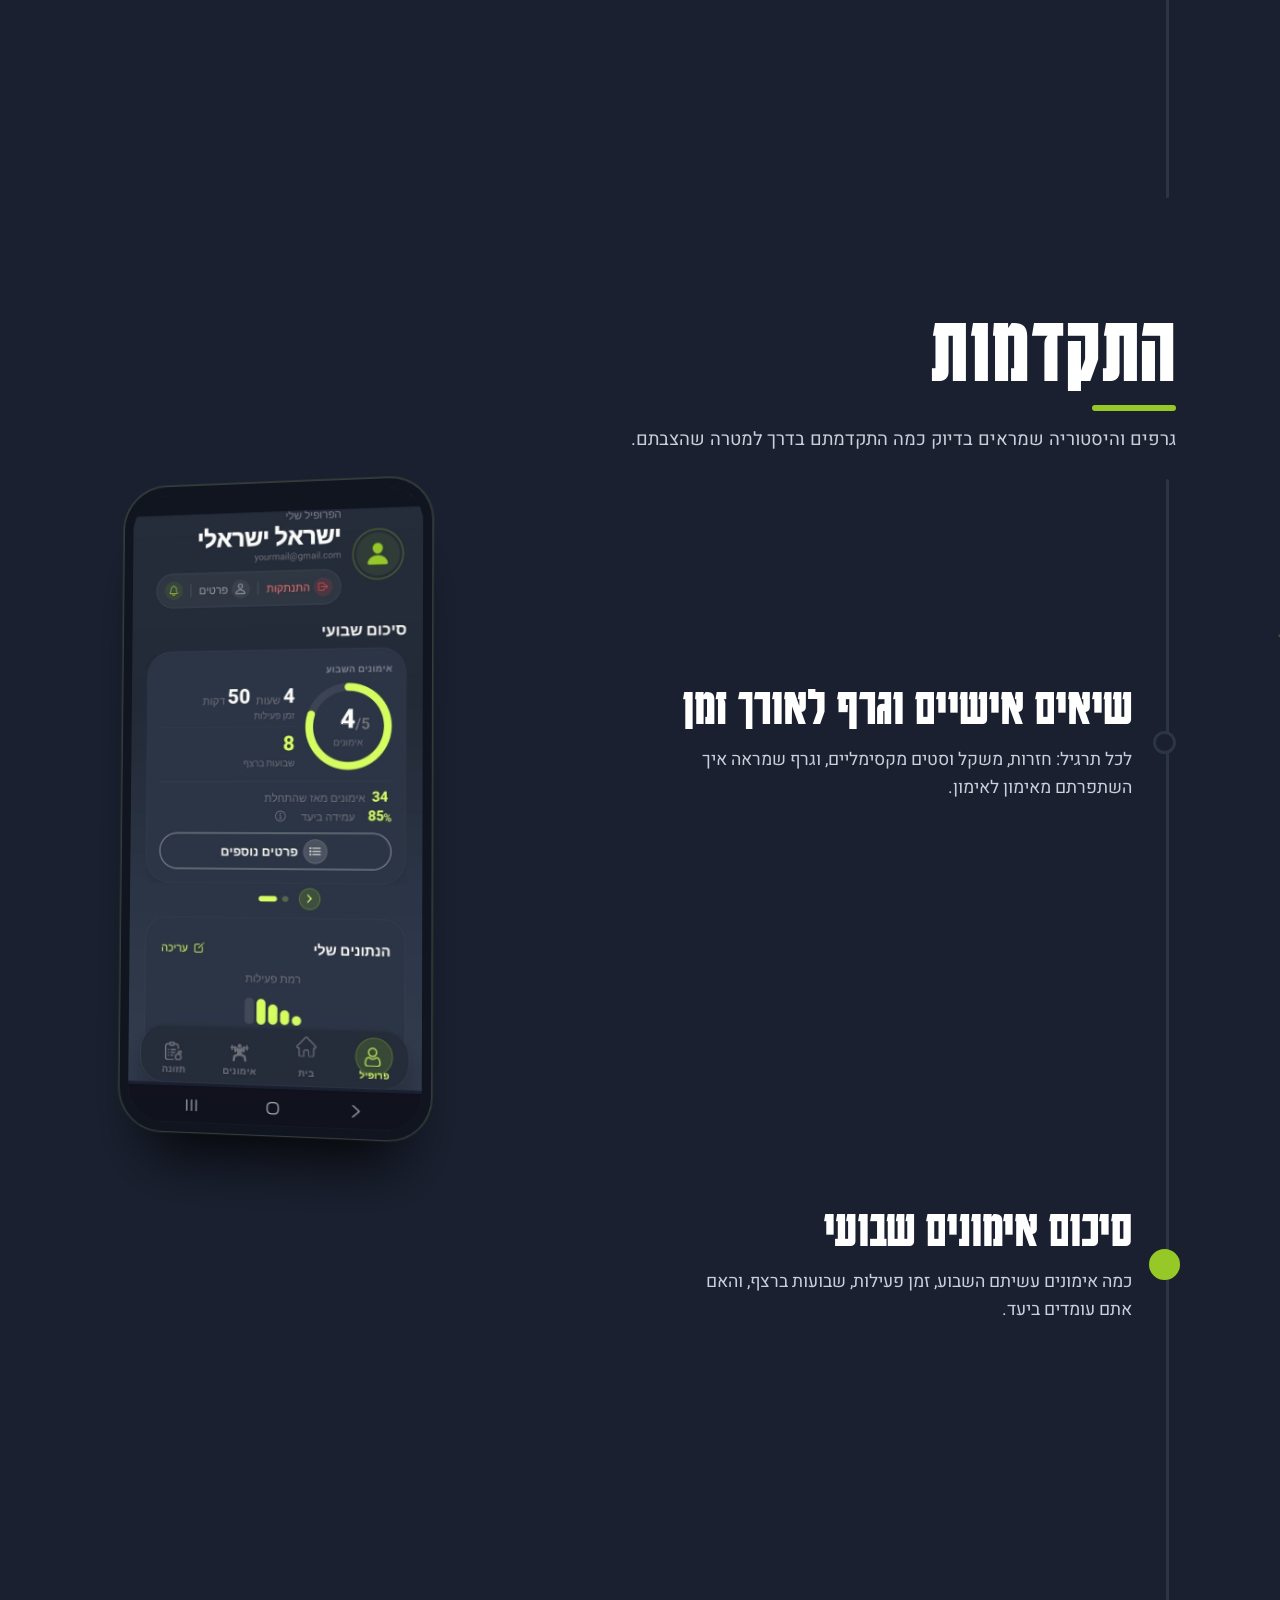
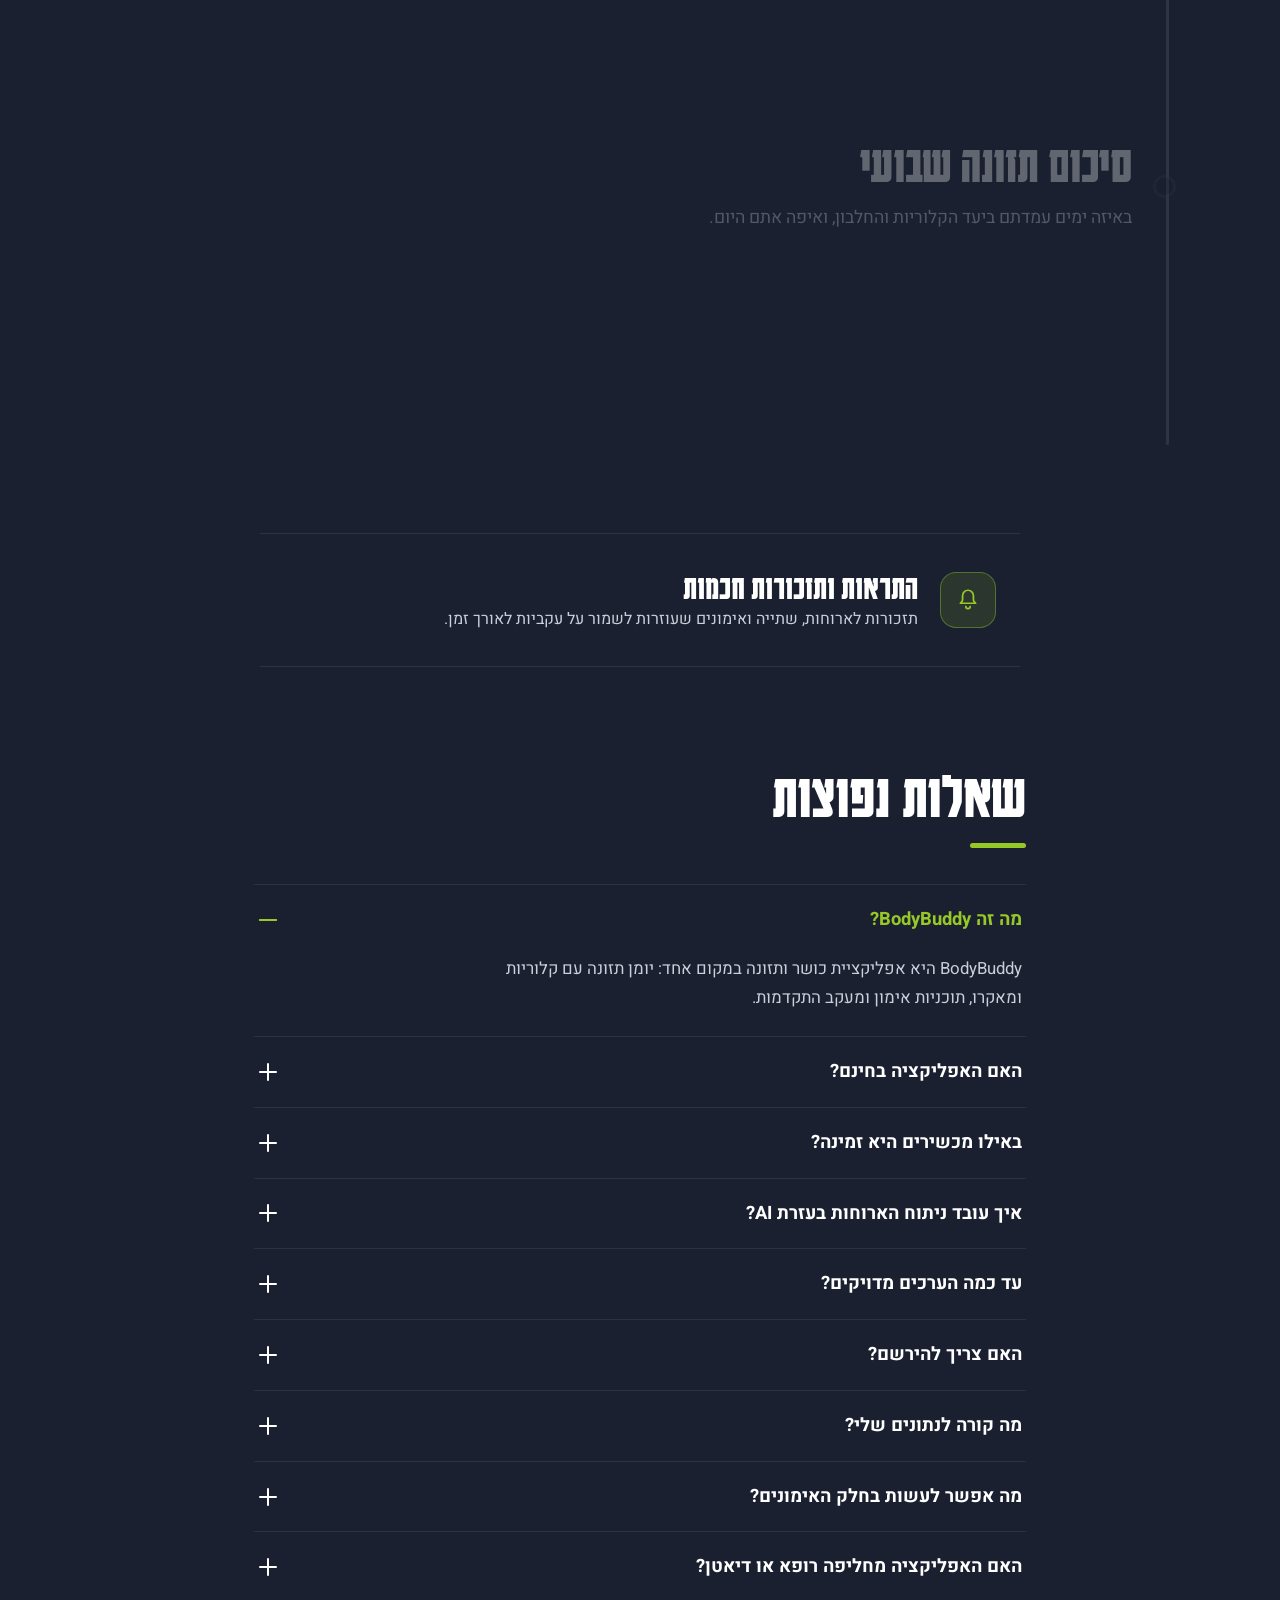
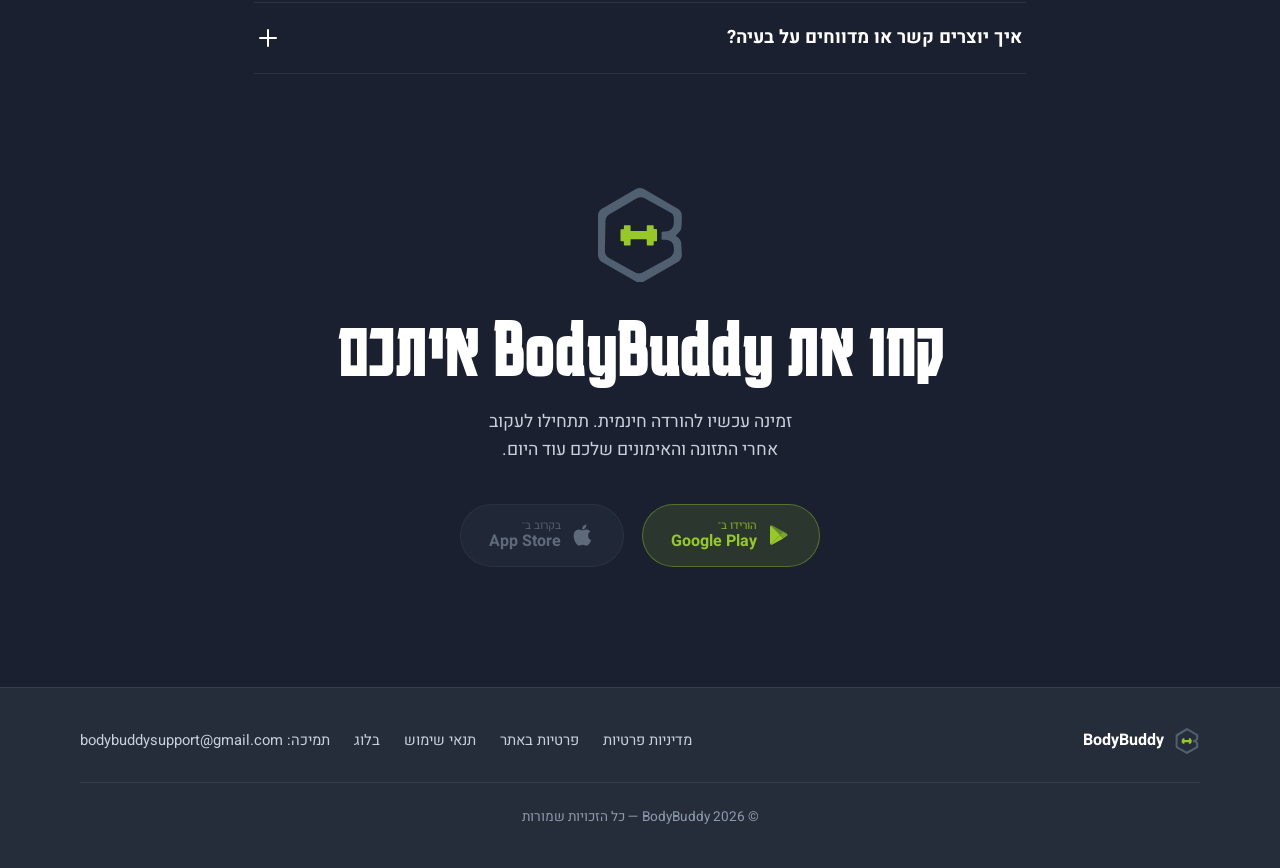
==== commit 0c73b9b2: "fix(faq): state registration is mandatory and free Co-Authored-By: Claude Sonnet 5.5 <noreply@anthro" ====
--- a/index.html
+++ b/index.html
@@ -112,7 +112,7 @@
       "name": "האם צריך להירשם?",
       "acceptedAnswer": {
         "@type": "Answer",
-        "text": "כן, יוצרים חשבון כדי לשמור את הנתונים שלכם ולהגיע אליהם גם ממכשיר אחר."
+        "text": "כן, ההרשמה חובה והיא בחינם. החשבון שומר את הנתונים שלכם ומאפשר להגיע אליהם גם ממכשיר אחר."
       }
     },
     {
@@ -451,7 +451,7 @@
         </details>
         <details class="faq-item">
           <summary><span>האם צריך להירשם?</span><i class="faq-plus" aria-hidden="true"></i></summary>
-          <div class="faq-answer"><p>כן, יוצרים חשבון כדי לשמור את הנתונים שלכם ולהגיע אליהם גם ממכשיר אחר.</p></div>
+          <div class="faq-answer"><p>כן, ההרשמה חובה והיא בחינם. החשבון שומר את הנתונים שלכם ומאפשר להגיע אליהם גם ממכשיר אחר.</p></div>
         </details>
         <details class="faq-item">
           <summary><span>מה קורה לנתונים שלי?</span><i class="faq-plus" aria-hidden="true"></i></summary>
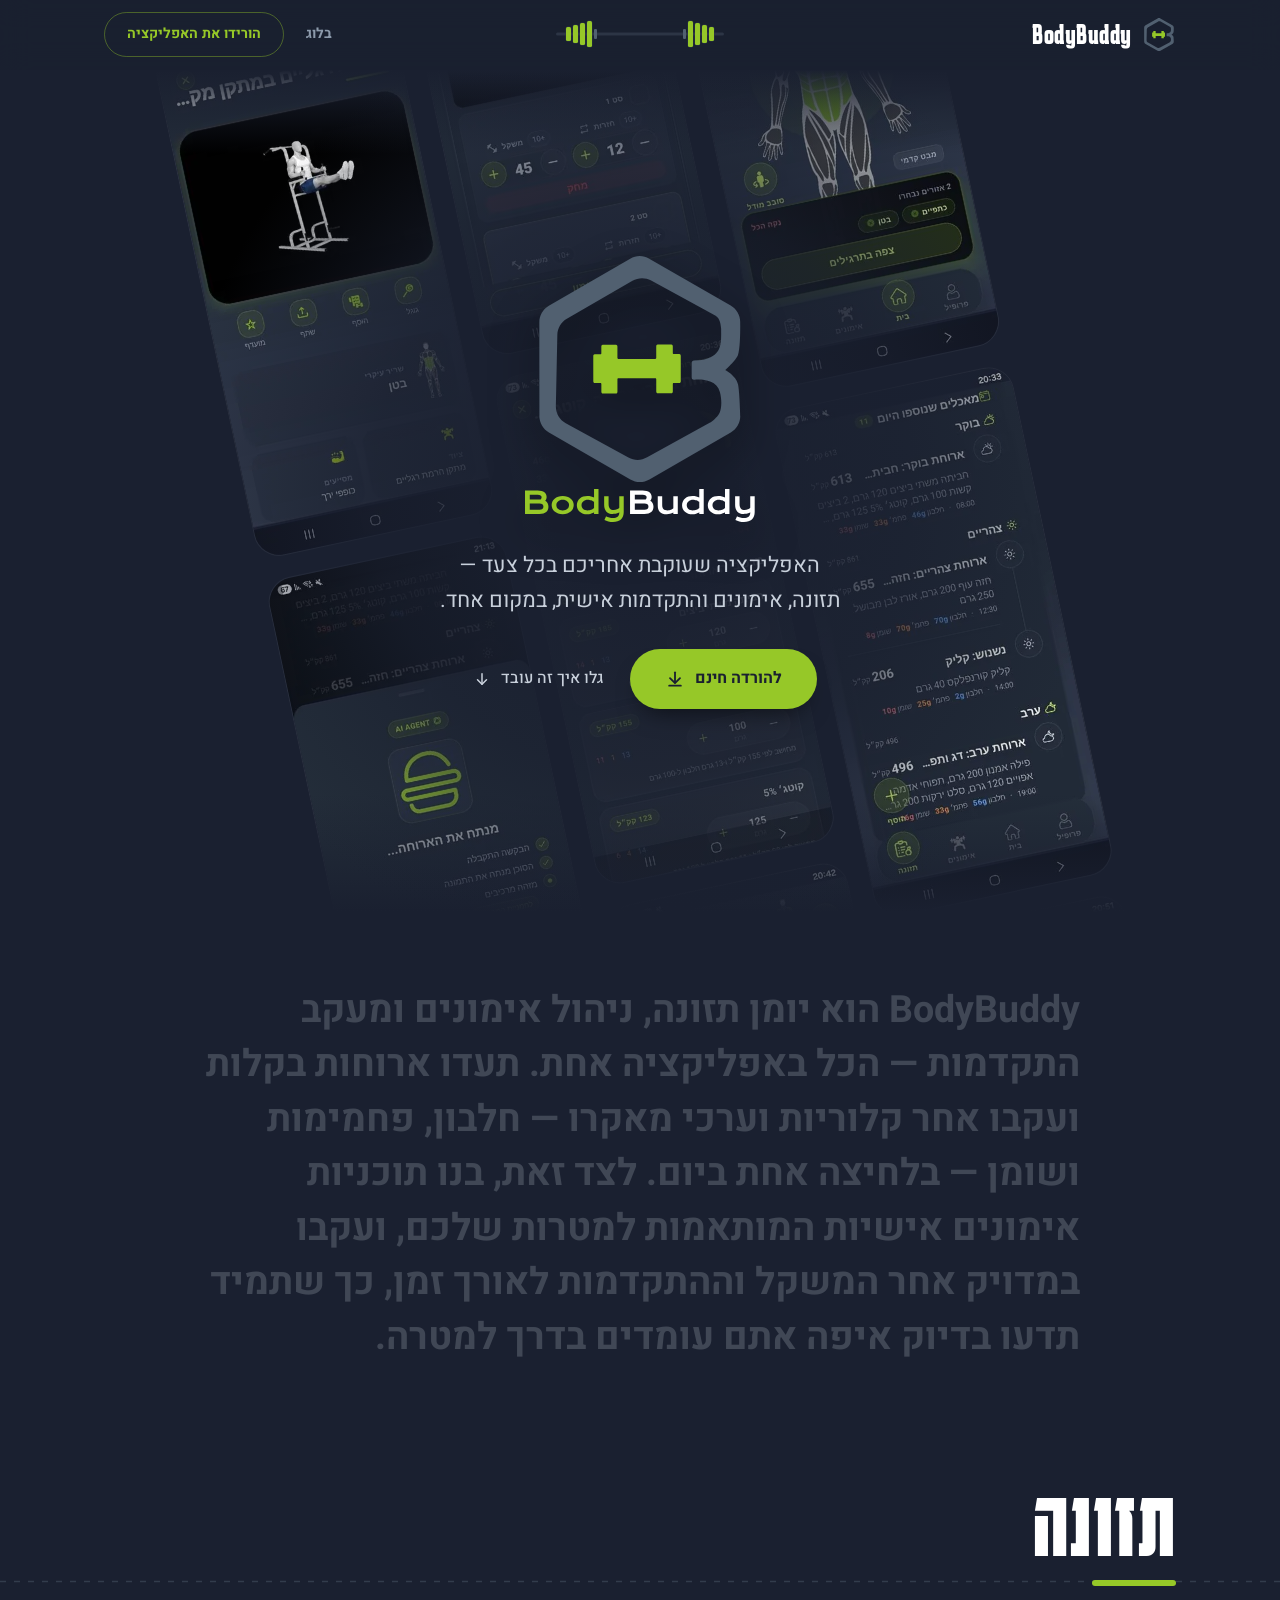
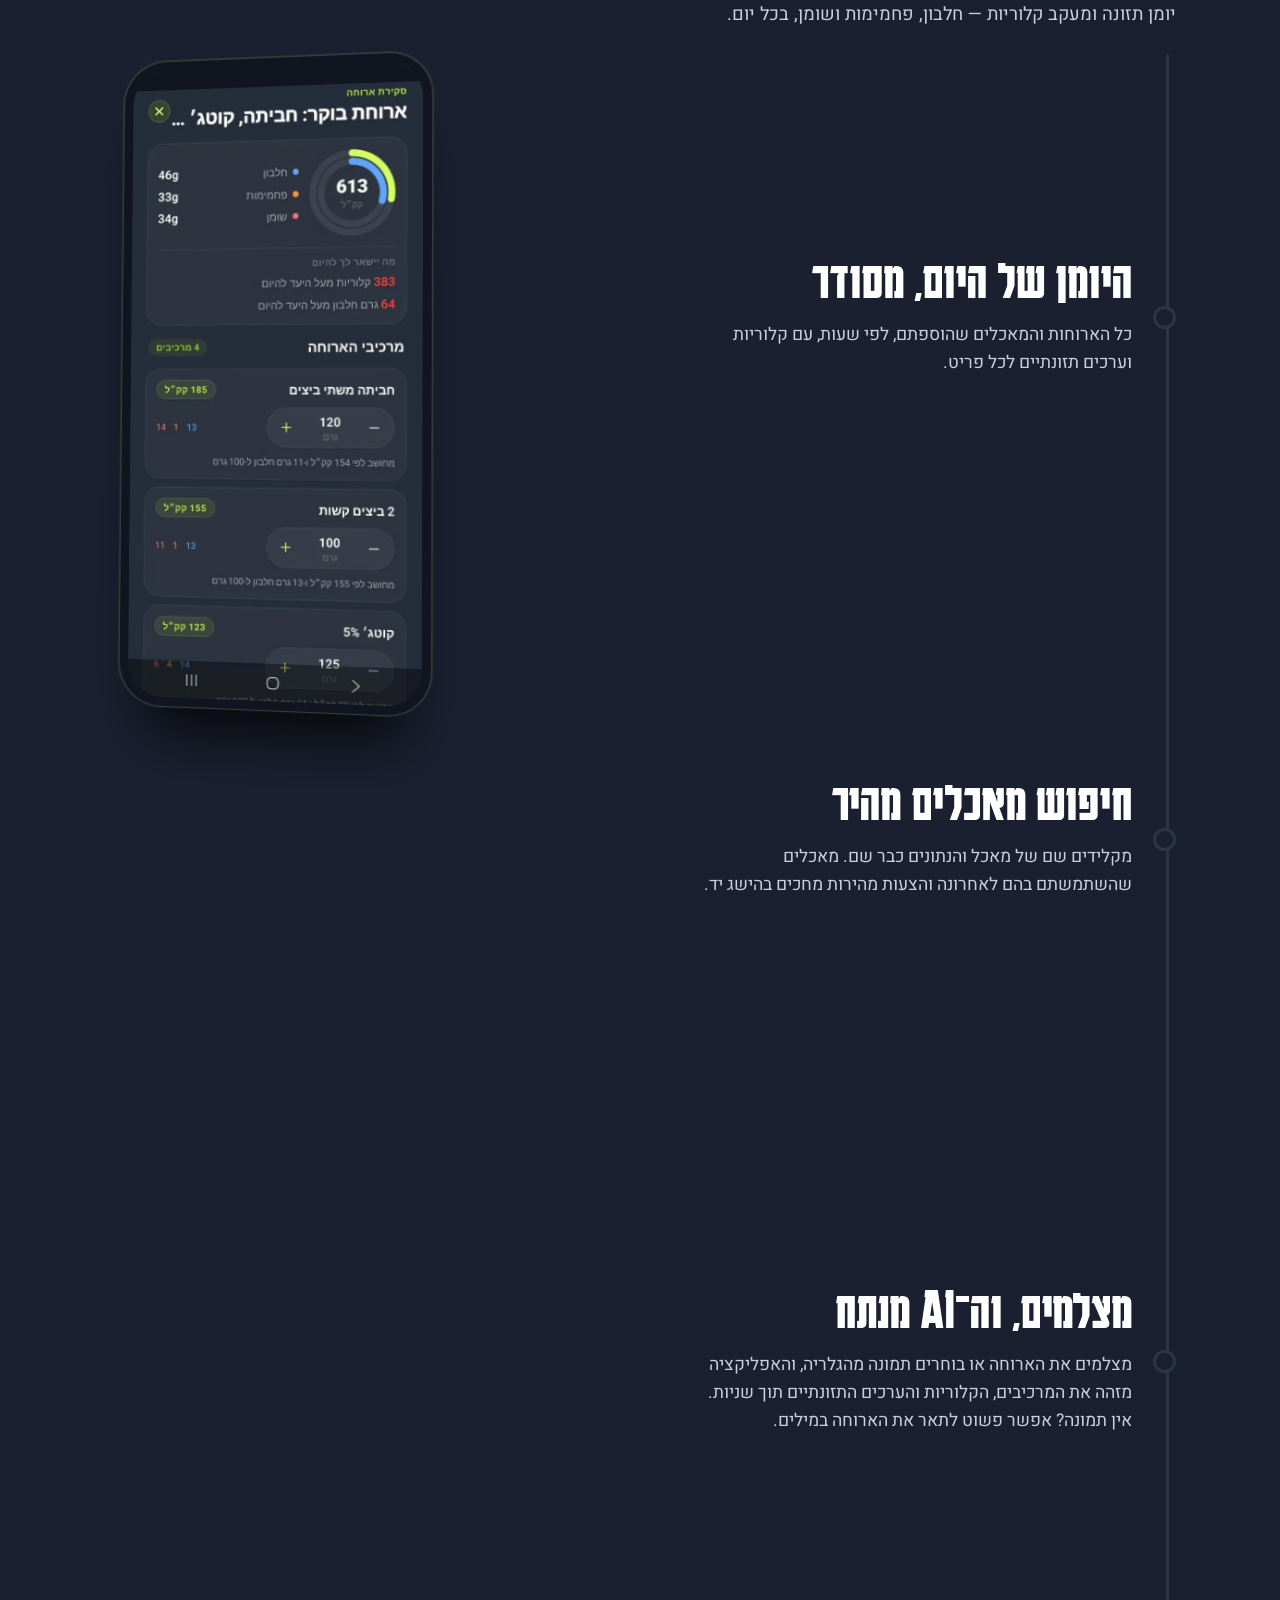
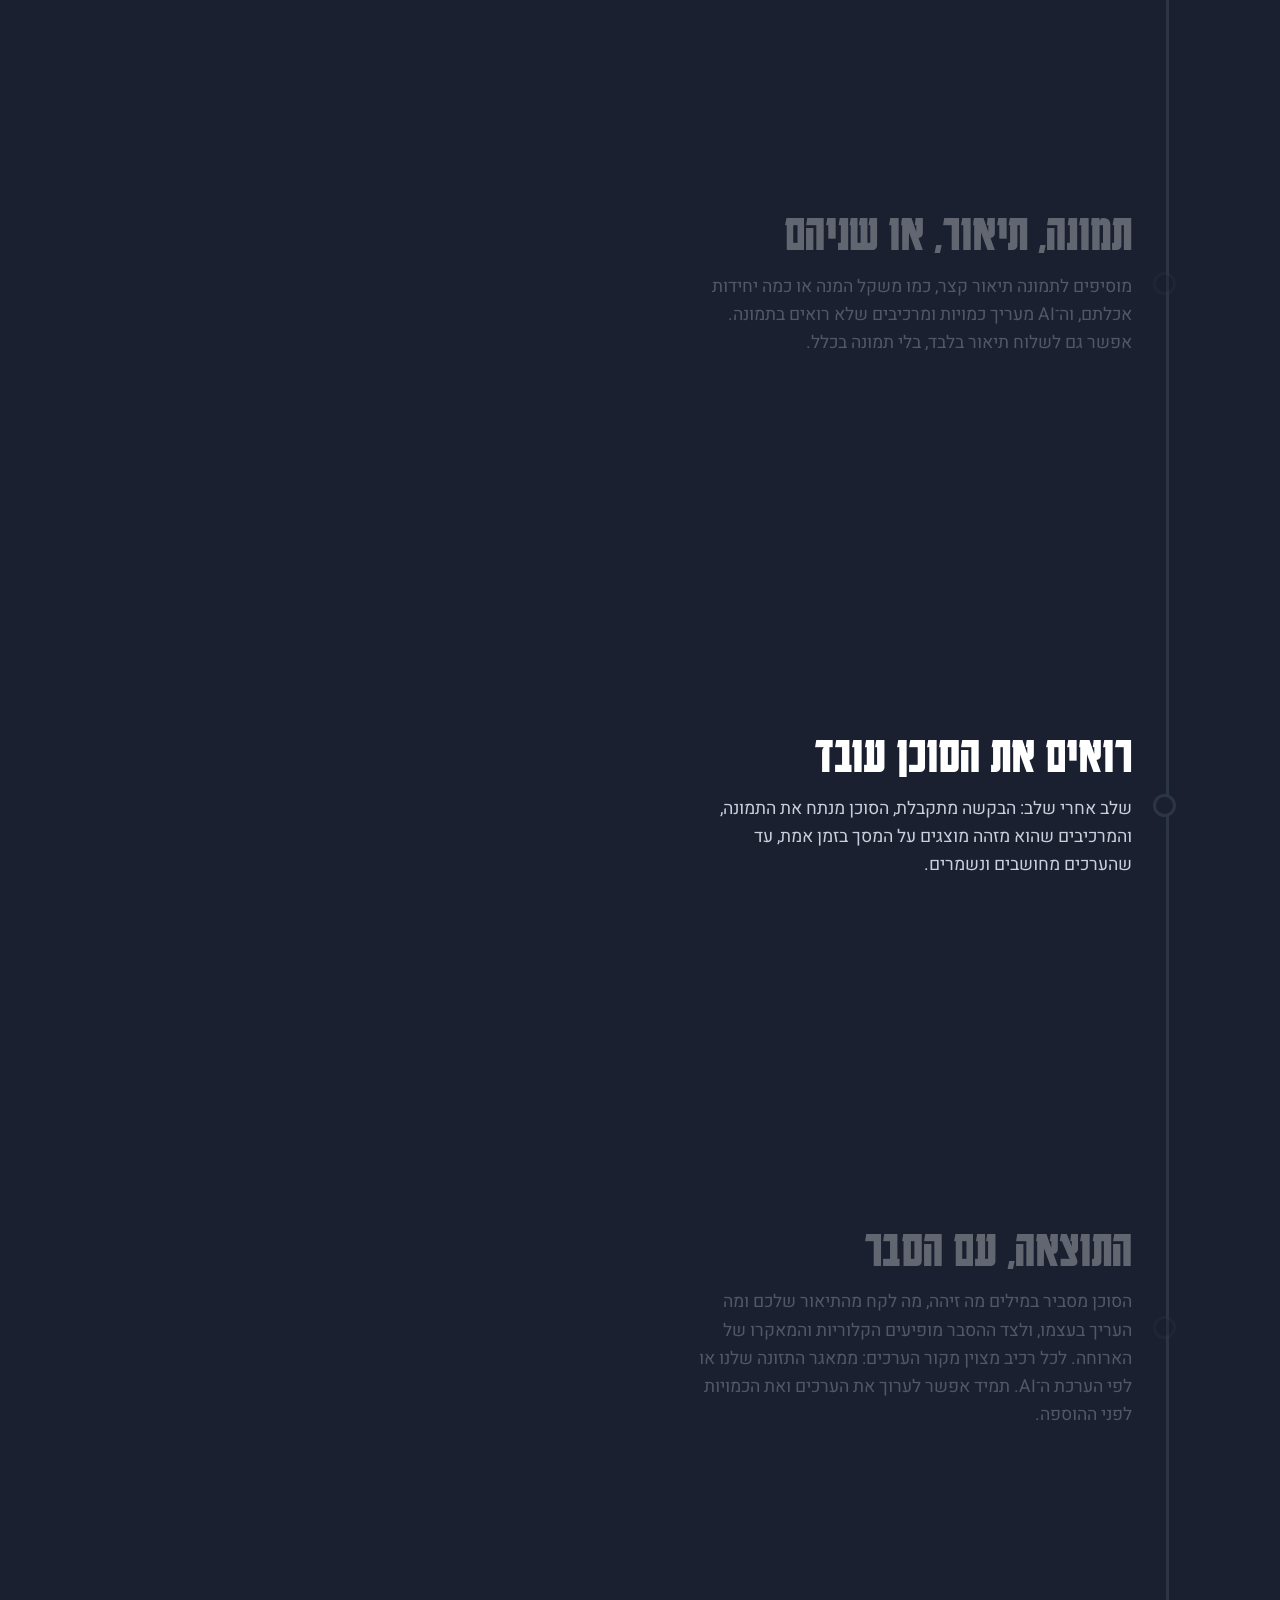
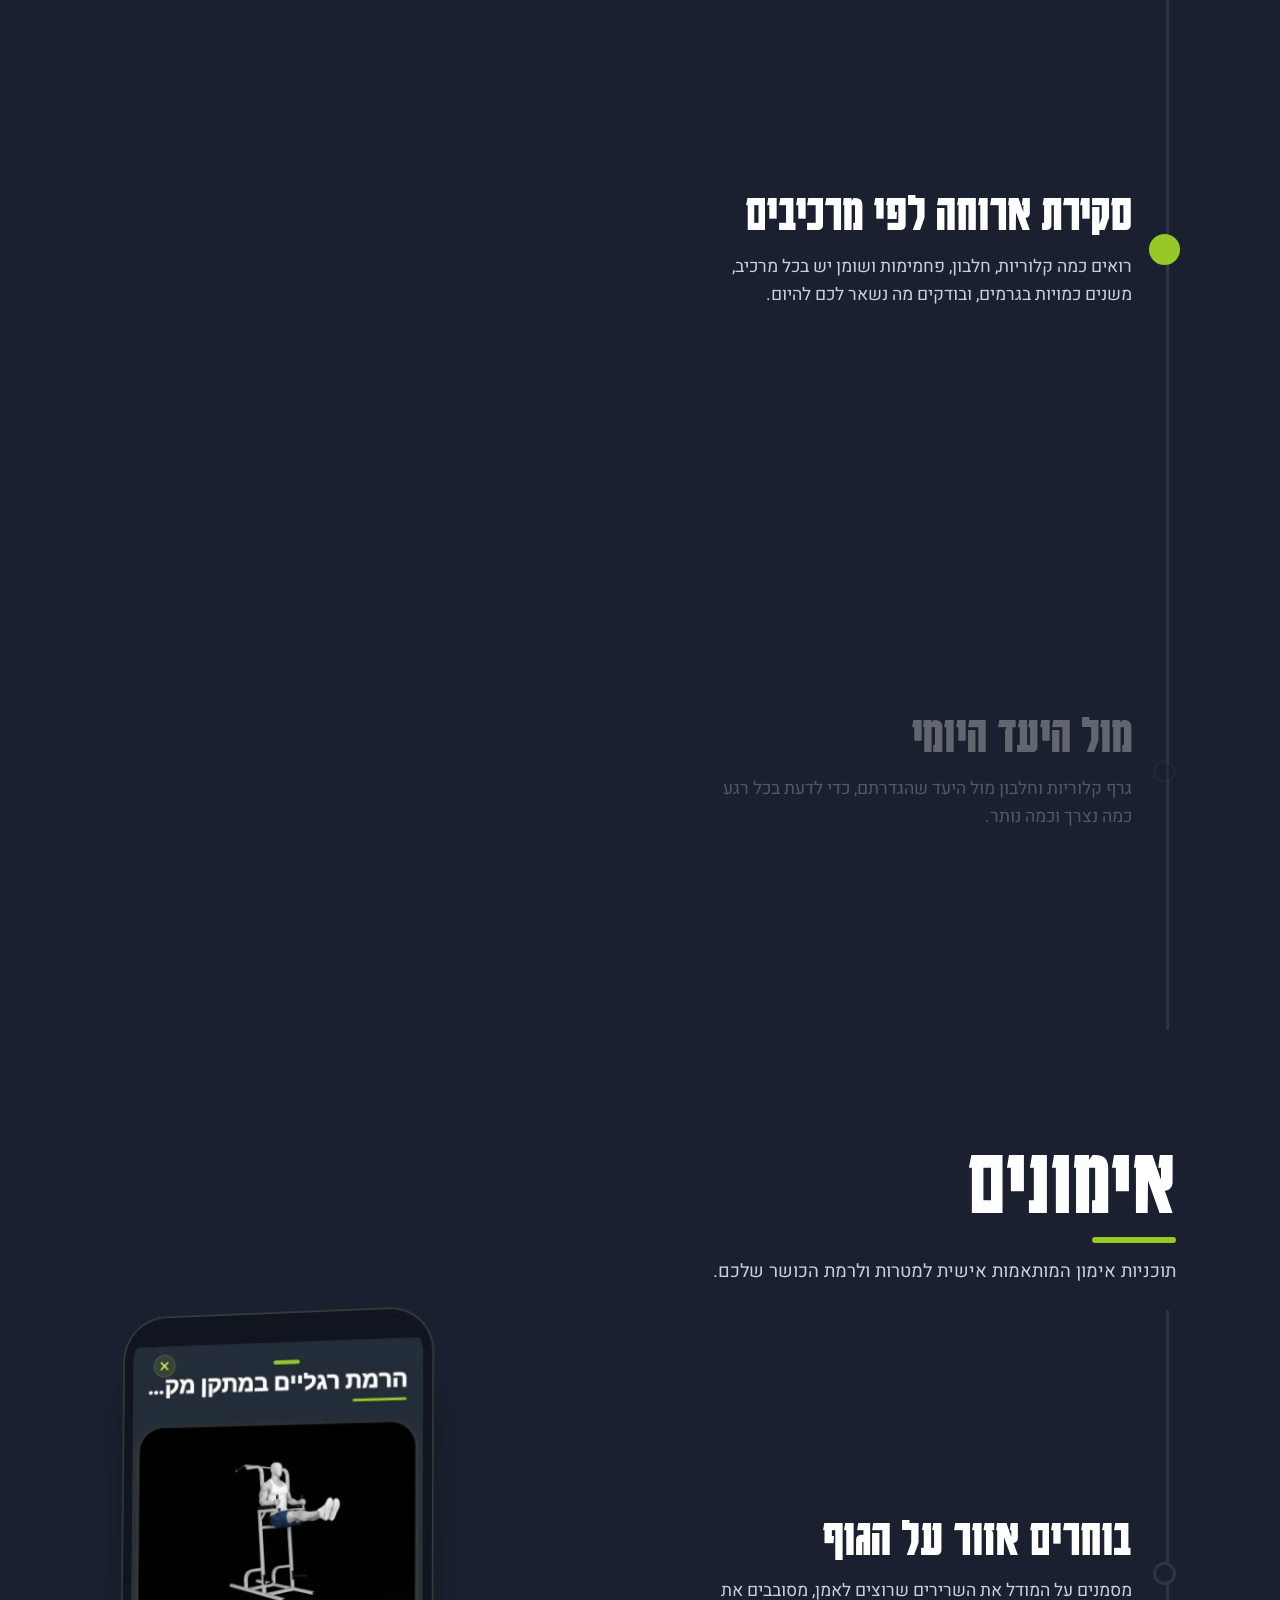
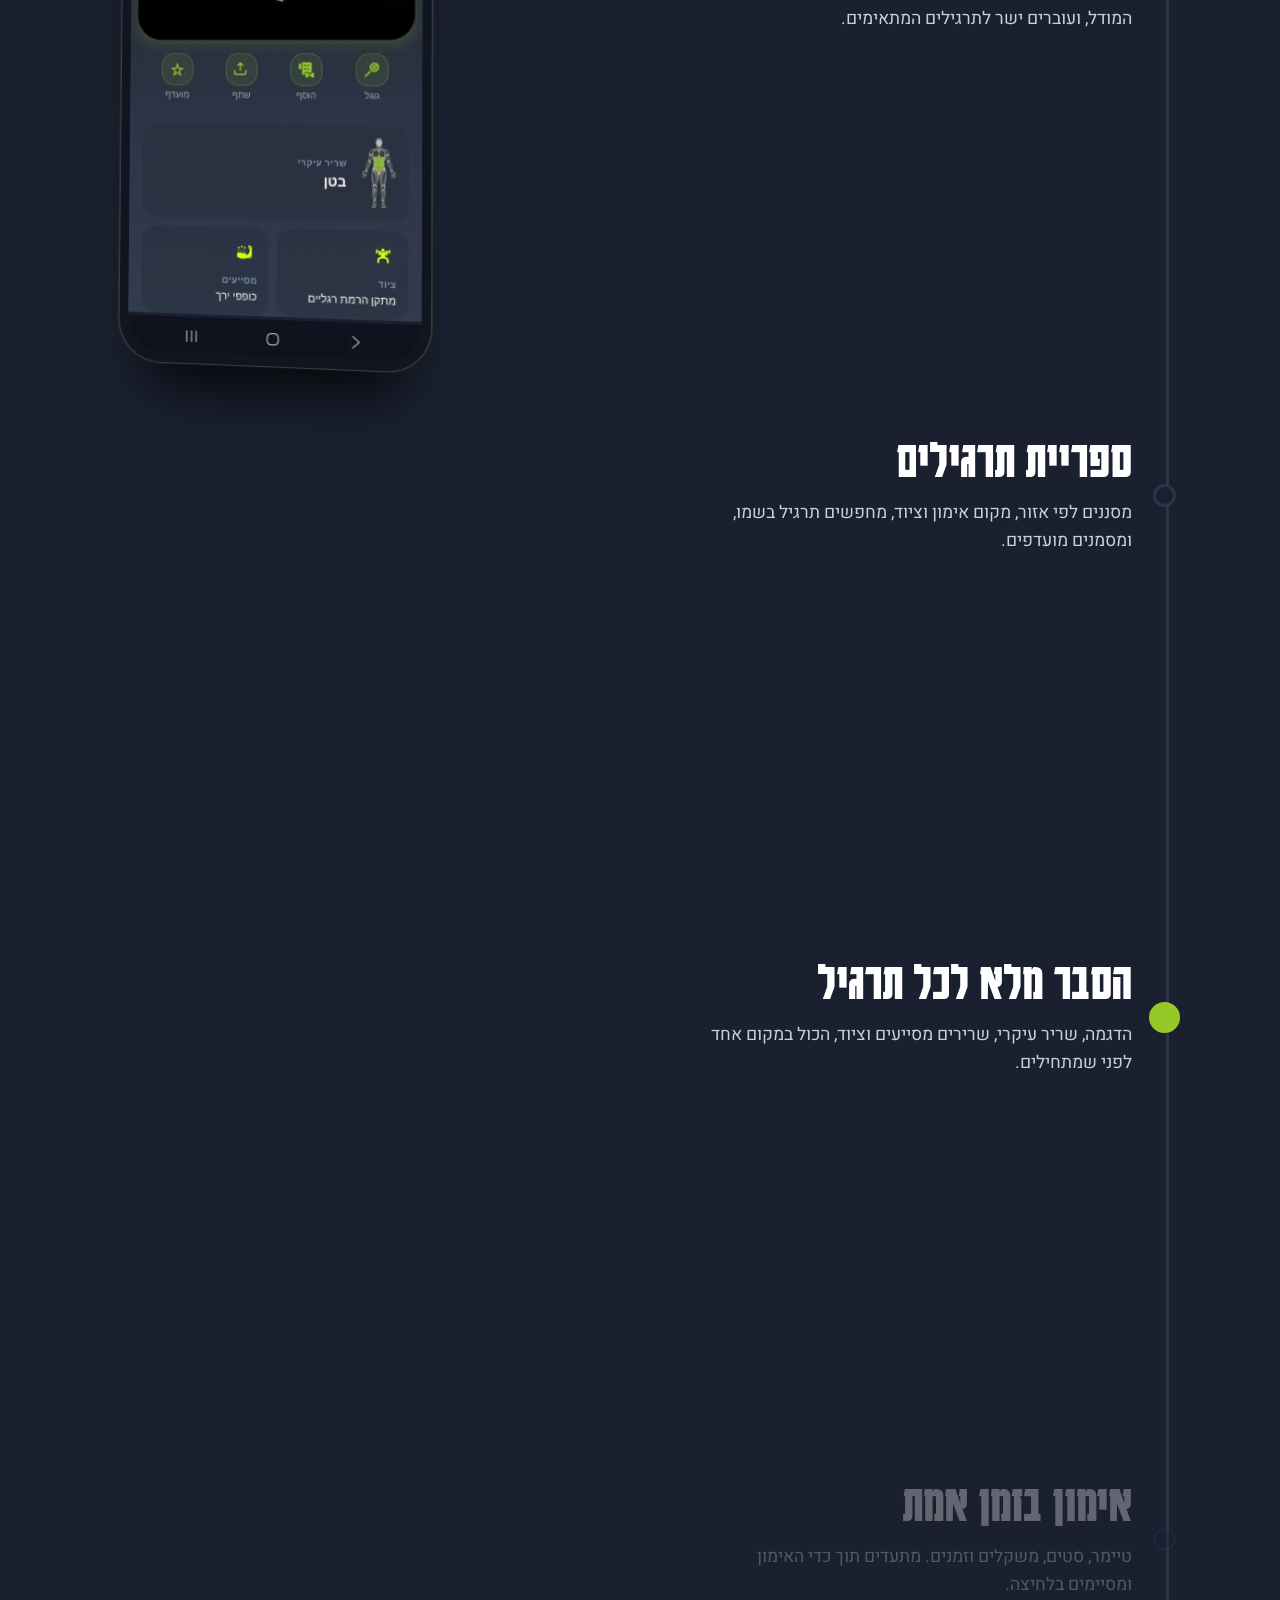
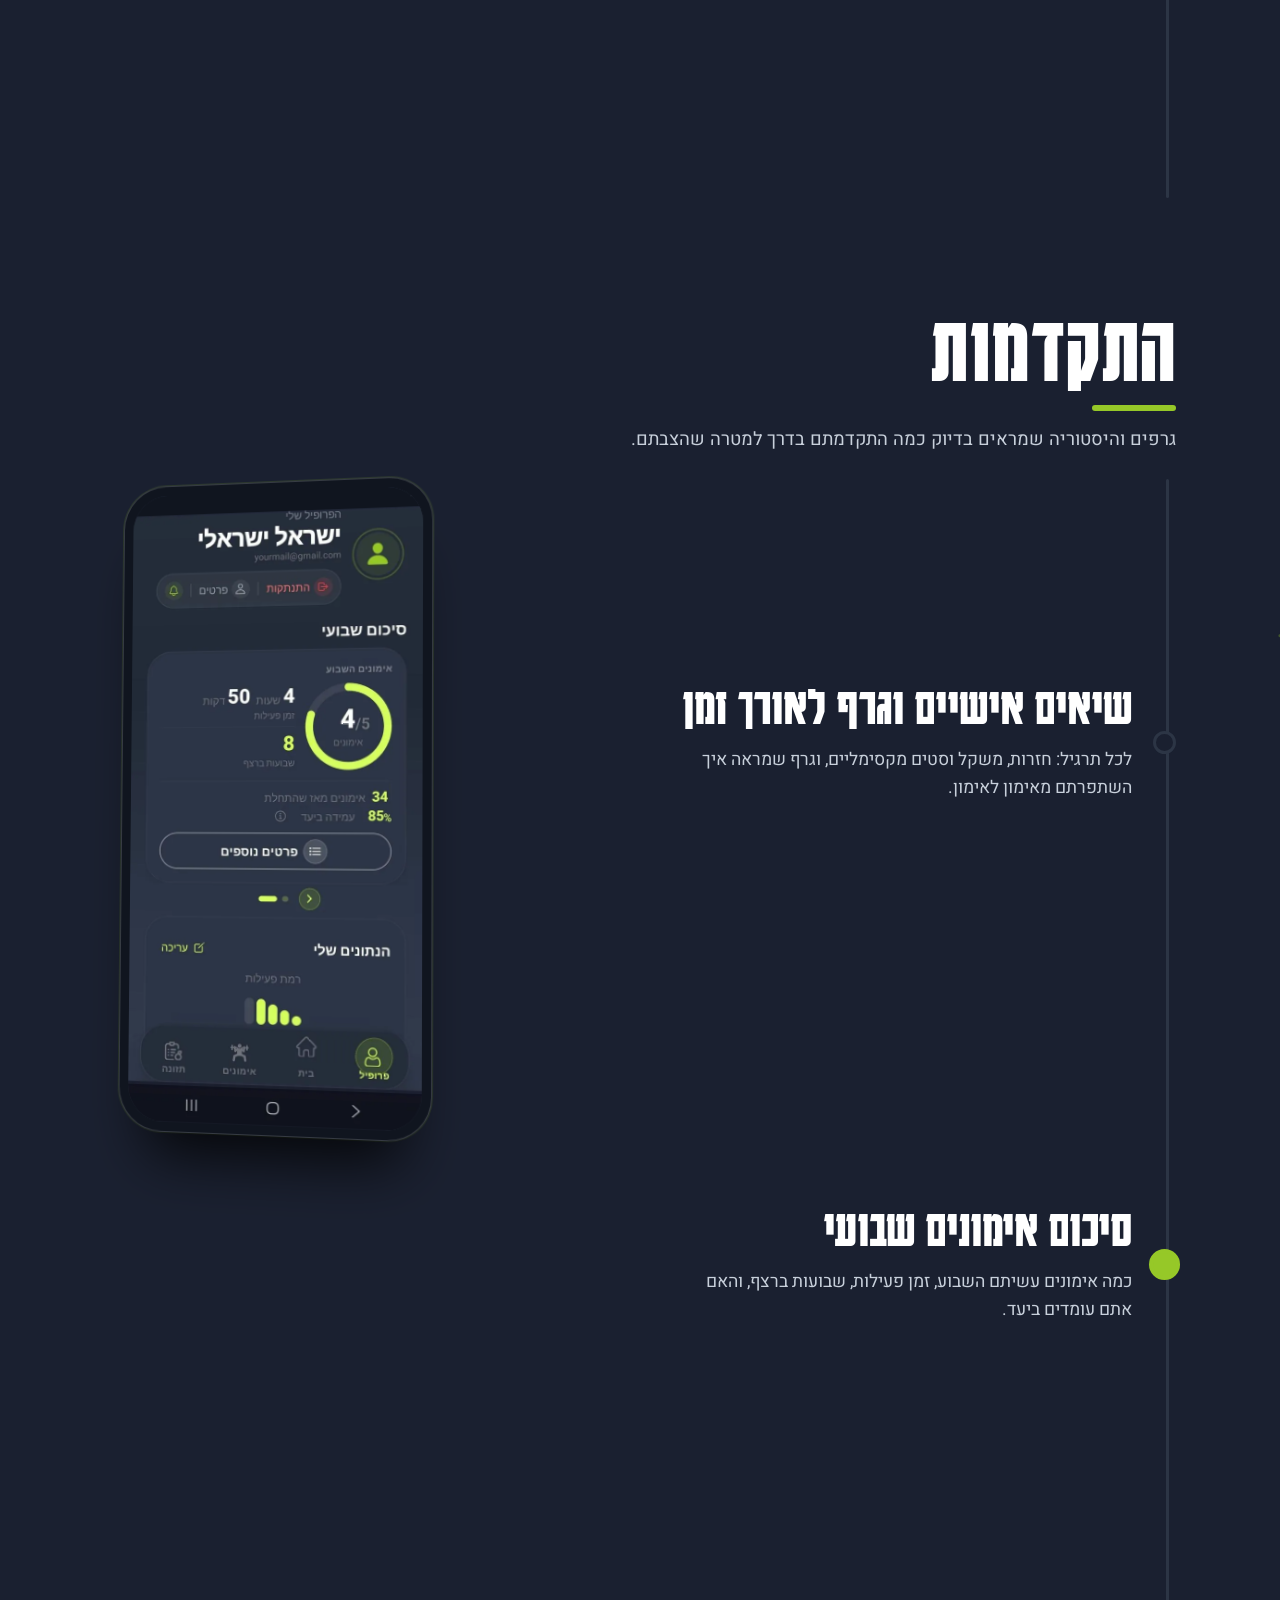
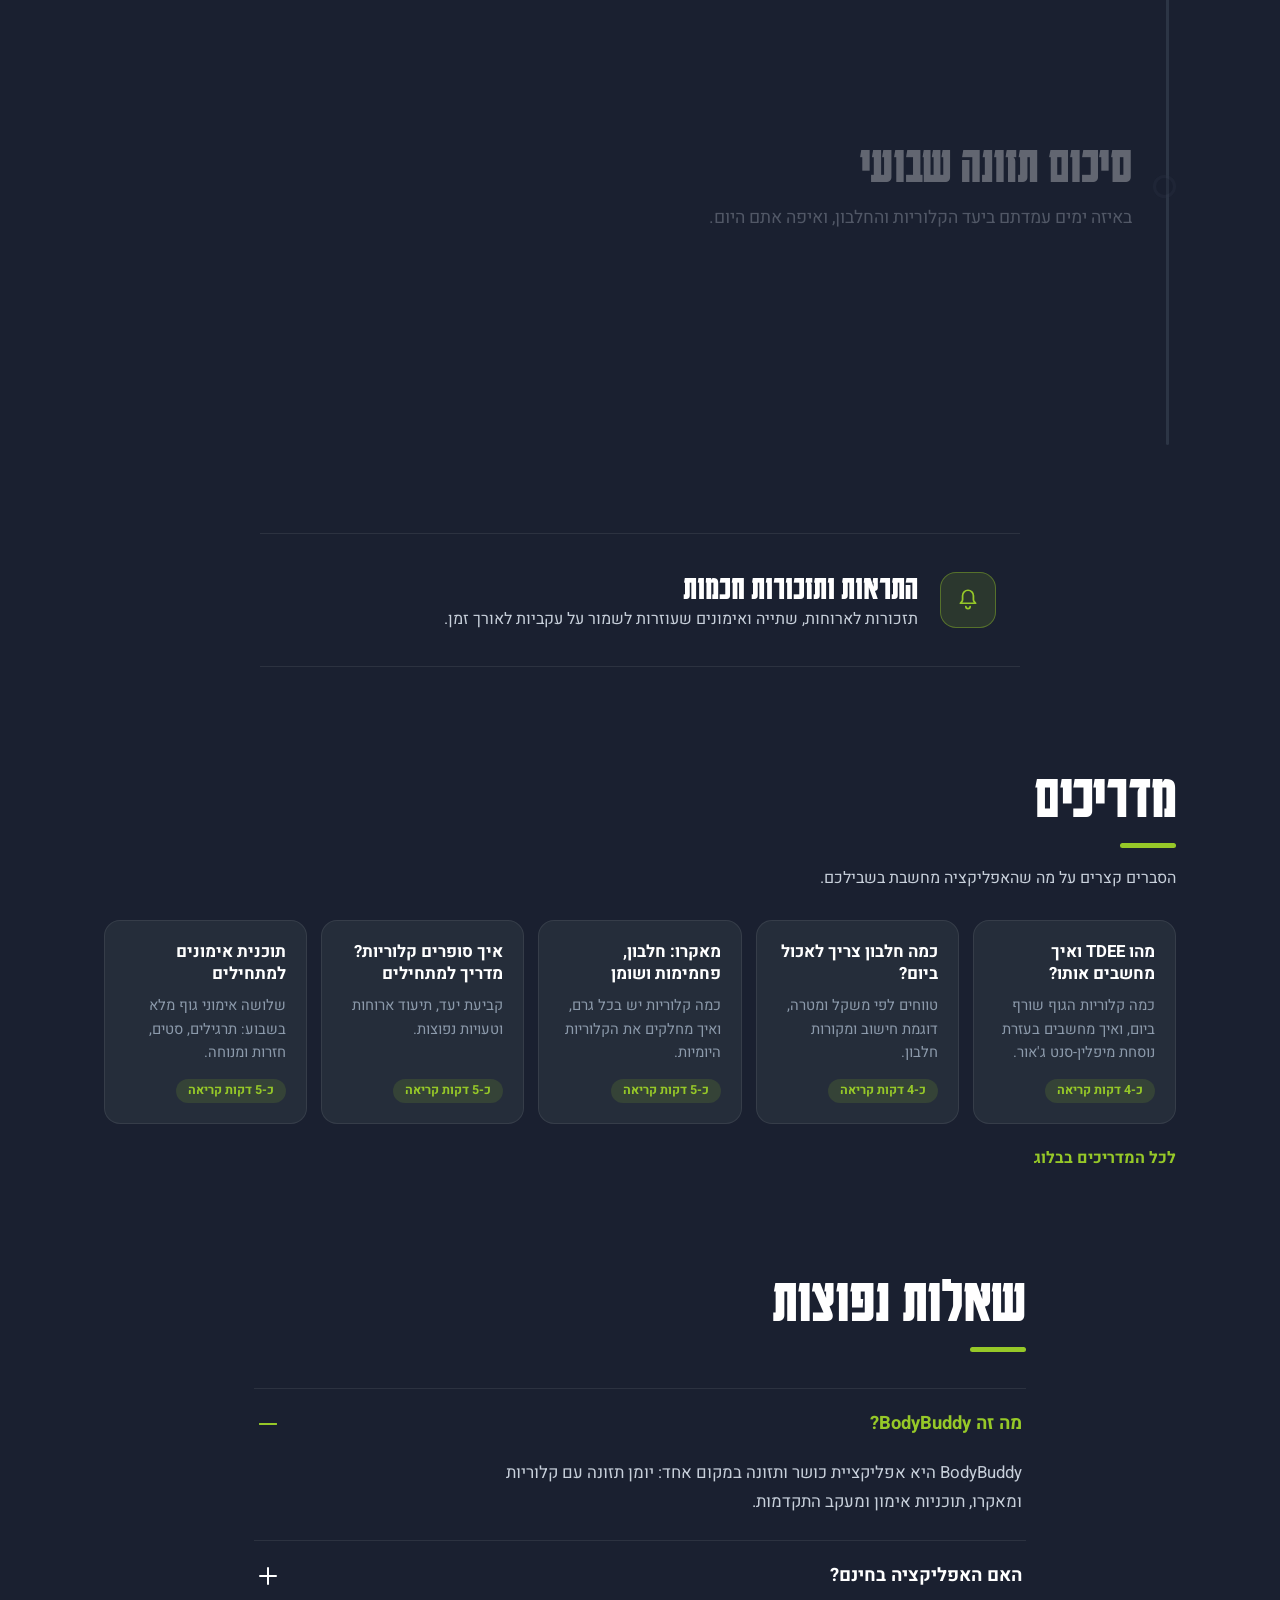
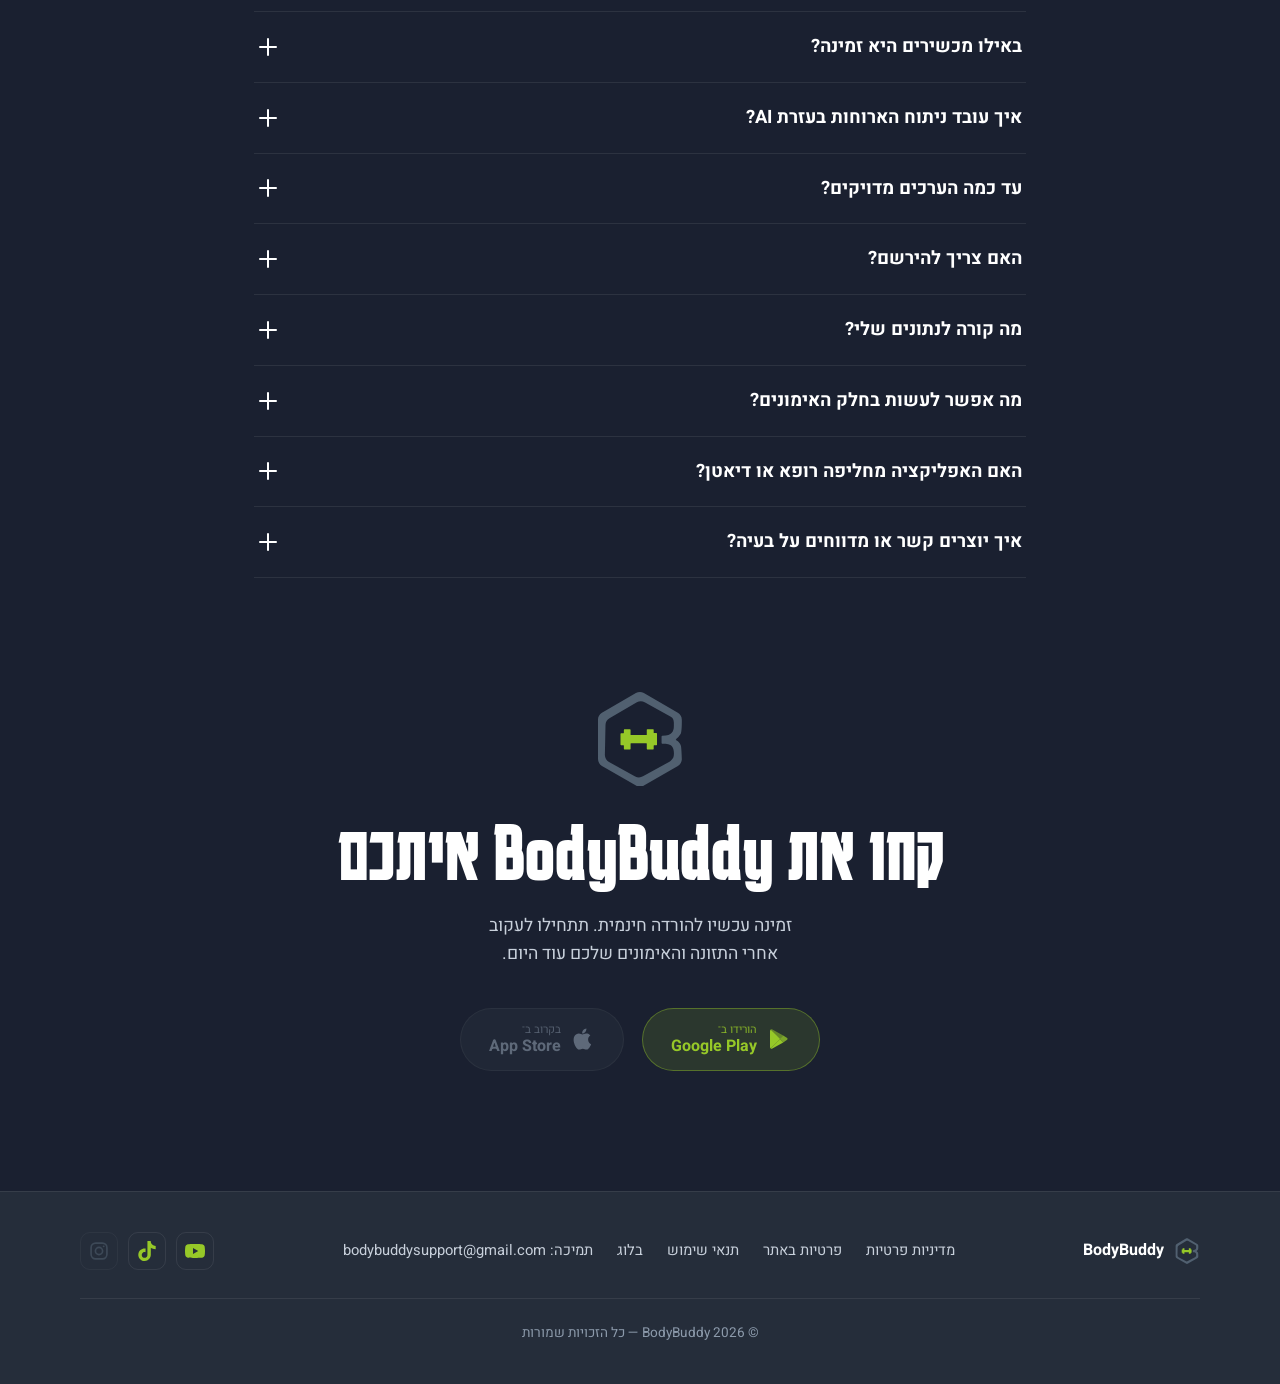
==== commit cf307177: "perf+seo: WebP screenshots, LCP fix, trimmed fonts, guides section, related posts, social icons - Co" ====
--- a/index.html
+++ b/index.html
@@ -57,7 +57,9 @@
       "name": "BodyBuddy",
       "url": "https://bodybuddy.fitness/",
       "logo": "https://bodybuddy.fitness/images/favicon-512.png",
-      "email": "bodybuddysupport@gmail.com"
+      "email": "bodybuddysupport@gmail.com",
+      "description": "BodyBuddy היא אפליקציית כושר ותזונה בעברית: יומן תזונה עם ניתוח ארוחות ב-AI, תוכניות אימון ומעקב התקדמות.",
+      "sameAs": ["https://www.youtube.com/@BodyBuddy-Fitness", "https://www.tiktok.com/@bodybuddy.app"]
     }
   ]
 }
@@ -159,7 +161,7 @@
 <link rel="manifest" href="site.webmanifest">
 <link rel="preconnect" href="https://fonts.googleapis.com">
 <link rel="preconnect" href="https://fonts.gstatic.com" crossorigin>
-<link href="https://fonts.googleapis.com/css2?family=Heebo:wght@300;400;500;600;700;800&family=Karantina:wght@300;400;700&display=swap" rel="stylesheet">
+<link href="https://fonts.googleapis.com/css2?family=Heebo:wght@400;500;700&family=Karantina:wght@700&display=swap" rel="stylesheet">
 <script>document.documentElement.classList.add('js');</script>
 <link rel="stylesheet" href="style.css">
 </head>
@@ -202,28 +204,28 @@
     <div class="wall" aria-hidden="true">
       <div class="wall-cols">
         <div class="col col-a"><div class="col-track">
-          <img src="images/screens/w360/body-map.jpg" alt="" width="360" height="772" decoding="async" fetchpriority="low">
-          <img src="images/screens/w360/diary.jpg" alt="" width="360" height="772" decoding="async" fetchpriority="low">
-          <img src="images/screens/w360/exercise-history.jpg" alt="" width="360" height="772" decoding="async" fetchpriority="low">
-          <img src="images/screens/w360/ai-scan.jpg" alt="" width="360" height="772" decoding="async" fetchpriority="low">
-          <img src="images/screens/w360/profile-workouts.jpg" alt="" width="360" height="772" decoding="async" fetchpriority="low">
-          <img src="images/screens/w360/food-search.jpg" alt="" width="360" height="772" decoding="async" fetchpriority="low">
+          <img src="images/screens/w360/body-map.webp" alt="" width="360" height="772" decoding="async">
+          <img src="images/screens/w360/diary.webp" alt="" width="360" height="772" decoding="async">
+          <img src="images/screens/w360/exercise-history.webp" alt="" width="360" height="772" decoding="async" fetchpriority="low">
+          <img src="images/screens/w360/ai-scan.webp" alt="" width="360" height="772" decoding="async" fetchpriority="low">
+          <img src="images/screens/w360/profile-workouts.webp" alt="" width="360" height="772" decoding="async" fetchpriority="low">
+          <img src="images/screens/w360/food-search.webp" alt="" width="360" height="772" decoding="async" fetchpriority="low">
         </div></div>
         <div class="col col-b"><div class="col-track">
-          <img src="images/screens/w360/workout-session.jpg" alt="" width="360" height="772" decoding="async" fetchpriority="low">
-          <img src="images/screens/w360/meal-review.jpg" alt="" width="360" height="772" decoding="async" fetchpriority="low">
-          <img src="images/screens/w360/exercises-list.jpg" alt="" width="360" height="772" decoding="async" fetchpriority="low">
-          <img src="images/screens/w360/nutrition-calories.jpg" alt="" width="360" height="772" decoding="async" fetchpriority="low">
-          <img src="images/screens/w360/workouts-list.jpg" alt="" width="360" height="772" decoding="async" fetchpriority="low">
-          <img src="images/screens/w360/food-detail.jpg" alt="" width="360" height="772" decoding="async" fetchpriority="low">
+          <img src="images/screens/w360/workout-session.webp" alt="" width="360" height="772" decoding="async">
+          <img src="images/screens/w360/meal-review.webp" alt="" width="360" height="772" decoding="async">
+          <img src="images/screens/w360/exercises-list.webp" alt="" width="360" height="772" decoding="async" fetchpriority="low">
+          <img src="images/screens/w360/nutrition-calories.webp" alt="" width="360" height="772" decoding="async" fetchpriority="low">
+          <img src="images/screens/w360/workouts-list.webp" alt="" width="360" height="772" decoding="async" fetchpriority="low">
+          <img src="images/screens/w360/food-detail.webp" alt="" width="360" height="772" decoding="async" fetchpriority="low">
         </div></div>
         <div class="col col-c"><div class="col-track">
-          <img src="images/screens/w360/exercise-detail.jpg" alt="" width="360" height="772" decoding="async" fetchpriority="low">
-          <img src="images/screens/w360/ai-analyzing.jpg" alt="" width="360" height="772" decoding="async" fetchpriority="low">
-          <img src="images/screens/w360/profile-nutrition.jpg" alt="" width="360" height="772" decoding="async" fetchpriority="low">
-          <img src="images/screens/w360/my-meals.jpg" alt="" width="360" height="772" decoding="async" fetchpriority="low">
-          <img src="images/screens/w360/nutrition-protein.jpg" alt="" width="360" height="772" decoding="async" fetchpriority="low">
-          <img src="images/screens/w360/my-foods.jpg" alt="" width="360" height="772" decoding="async" fetchpriority="low">
+          <img src="images/screens/w360/exercise-detail.webp" alt="" width="360" height="772" decoding="async">
+          <img src="images/screens/w360/ai-analyzing.webp" alt="" width="360" height="772" decoding="async">
+          <img src="images/screens/w360/profile-nutrition.webp" alt="" width="360" height="772" decoding="async" fetchpriority="low">
+          <img src="images/screens/w360/my-meals.webp" alt="" width="360" height="772" decoding="async" fetchpriority="low">
+          <img src="images/screens/w360/nutrition-protein.webp" alt="" width="360" height="772" decoding="async" fetchpriority="low">
+          <img src="images/screens/w360/my-foods.webp" alt="" width="360" height="772" decoding="async" fetchpriority="low">
         </div></div>
       </div>
       <div class="wall-scrim"></div>
@@ -273,56 +275,56 @@
               <h3>היומן של היום, מסודר</h3>
               <p>כל הארוחות והמאכלים שהוספתם, לפי שעות, עם קלוריות וערכים תזונתיים לכל פריט.</p>
             </div>
-            <img class="step-shot" src="images/screens/w640/diary.jpg" alt="מסך יומן התזונה: ארוחת בוקר ופירוט המאכלים שבה עם ערכיהם התזונתיים" width="640" height="1372" loading="lazy">
+            <img class="step-shot" src="images/screens/w640/diary.webp" alt="מסך יומן התזונה: ארוחת בוקר ופירוט המאכלים שבה עם ערכיהם התזונתיים" width="640" height="1372" loading="lazy">
           </li>
           <li class="step">
             <div class="step-copy">
               <h3>חיפוש מאכלים מהיר</h3>
               <p>מקלידים שם של מאכל והנתונים כבר שם. מאכלים שהשתמשתם בהם לאחרונה והצעות מהירות מחכים בהישג יד.</p>
             </div>
-            <img class="step-shot" src="images/screens/w640/food-search.jpg" alt="מסך חיפוש מאכל עם מאכלים אחרונים והצעות מהירות" width="640" height="1372" loading="lazy">
+            <img class="step-shot" src="images/screens/w640/food-search.webp" alt="מסך חיפוש מאכל עם מאכלים אחרונים והצעות מהירות" width="640" height="1372" loading="lazy">
           </li>
           <li class="step">
             <div class="step-copy">
               <h3>מצלמים, וה־AI מנתח</h3>
               <p>מצלמים את הארוחה או בוחרים תמונה מהגלריה, והאפליקציה מזהה את המרכיבים, הקלוריות והערכים התזונתיים תוך שניות. אין תמונה? אפשר פשוט לתאר את הארוחה במילים.</p>
             </div>
-            <img class="step-shot" src="images/screens/w640/ai-scan.jpg" alt="מסך ניתוח תזונה חכם: צילום, בחירה מהגלריה או תיאור הארוחה במילים" width="640" height="1372" loading="lazy">
+            <img class="step-shot" src="images/screens/w640/ai-scan.webp" alt="מסך ניתוח תזונה חכם: צילום, בחירה מהגלריה או תיאור הארוחה במילים" width="640" height="1372" loading="lazy">
           </li>
           <li class="step">
             <div class="step-copy">
               <h3>תמונה, תיאור, או שניהם</h3>
               <p>מוסיפים לתמונה תיאור קצר, כמו משקל המנה או כמה יחידות אכלתם, וה־AI מעריך כמויות ומרכיבים שלא רואים בתמונה. אפשר גם לשלוח תיאור בלבד, בלי תמונה בכלל.</p>
             </div>
-            <img class="step-shot" src="images/screens/w640/ai-describe.jpg" alt="תמונת המבורגר וצ׳יפס עם תיאור כתוב: הקציצה הייתה 250 גרם" width="640" height="1372" loading="lazy">
+            <img class="step-shot" src="images/screens/w640/ai-describe.webp" alt="תמונת המבורגר וצ׳יפס עם תיאור כתוב: הקציצה הייתה 250 גרם" width="640" height="1372" loading="lazy">
           </li>
           <li class="step">
             <div class="step-copy">
               <h3>רואים את הסוכן עובד</h3>
               <p>שלב אחרי שלב: הבקשה מתקבלת, הסוכן מנתח את התמונה, והמרכיבים שהוא מזהה מוצגים על המסך בזמן אמת, עד שהערכים מחושבים ונשמרים.</p>
             </div>
-            <img class="step-shot" src="images/screens/w640/ai-analyzing.jpg" alt="מסך שלבי הניתוח: הבקשה התקבלה והתמונה נותחה, והמרכיבים שזוהו מופיעים בזמן אמת: לחמניית המבורגר, קציצת המבורגר, חסה, עגבנייה, בצל אדום, ביצת עין וצ׳יפס" width="640" height="1372" loading="lazy">
+            <img class="step-shot" src="images/screens/w640/ai-analyzing.webp" alt="מסך שלבי הניתוח: הבקשה התקבלה והתמונה נותחה, והמרכיבים שזוהו מופיעים בזמן אמת: לחמניית המבורגר, קציצת המבורגר, חסה, עגבנייה, בצל אדום, ביצת עין וצ׳יפס" width="640" height="1372" loading="lazy">
           </li>
           <li class="step">
             <div class="step-copy">
               <h3>התוצאה, עם הסבר</h3>
               <p>הסוכן מסביר במילים מה זיהה, מה לקח מהתיאור שלכם ומה העריך בעצמו, ולצד ההסבר מופיעים הקלוריות והמאקרו של הארוחה. לכל רכיב מצוין מקור הערכים: ממאגר התזונה שלנו או לפי הערכת ה־AI. תמיד אפשר לערוך את הערכים ואת הכמויות לפני ההוספה.</p>
             </div>
-            <img class="step-shot" src="images/screens/w640/ai-result.jpg" alt="תוצאות ניתוח ה־AI: הסבר כתוב של הסוכן על ארוחת המבורגר וצ׳יפס, 1661 קלוריות ופירוט המאקרו" width="640" height="1372" loading="lazy">
+            <img class="step-shot" src="images/screens/w640/ai-result.webp" alt="תוצאות ניתוח ה־AI: הסבר כתוב של הסוכן על ארוחת המבורגר וצ׳יפס, 1661 קלוריות ופירוט המאקרו" width="640" height="1372" loading="lazy">
           </li>
           <li class="step">
             <div class="step-copy">
               <h3>סקירת ארוחה לפי מרכיבים</h3>
               <p>רואים כמה קלוריות, חלבון, פחמימות ושומן יש בכל מרכיב, משנים כמויות בגרמים, ובודקים מה נשאר לכם להיום.</p>
             </div>
-            <img class="step-shot" src="images/screens/w640/meal-review.jpg" alt="סקירת ארוחת בוקר: מרכיבי הארוחה והמאקרו" width="640" height="1372" loading="lazy">
+            <img class="step-shot" src="images/screens/w640/meal-review.webp" alt="סקירת ארוחת בוקר: מרכיבי הארוחה והמאקרו" width="640" height="1372" loading="lazy">
           </li>
           <li class="step">
             <div class="step-copy">
               <h3>מול היעד היומי</h3>
               <p>גרף קלוריות וחלבון מול היעד שהגדרתם, כדי לדעת בכל רגע כמה נצרך וכמה נותר.</p>
             </div>
-            <img class="step-shot" src="images/screens/w640/nutrition-calories.jpg" alt="מסך תזונה: יעד קלוריות יומי וכמה נצרך" width="640" height="1372" loading="lazy">
+            <img class="step-shot" src="images/screens/w640/nutrition-calories.webp" alt="מסך תזונה: יעד קלוריות יומי וכמה נצרך" width="640" height="1372" loading="lazy">
           </li>
         </ol>
         <div class="phone-col" aria-hidden="true"><div class="phone"><div class="phone-screen"></div></div></div>
@@ -346,28 +348,28 @@
               <h3>בוחרים אזור על הגוף</h3>
               <p>מסמנים על המודל את השרירים שרוצים לאמן, מסובבים את המודל, ועוברים ישר לתרגילים המתאימים.</p>
             </div>
-            <img class="step-shot" src="images/screens/w640/body-map.jpg" alt="בחירת אזור אימון על מודל גוף" width="640" height="1372" loading="lazy">
+            <img class="step-shot" src="images/screens/w640/body-map.webp" alt="בחירת אזור אימון על מודל גוף" width="640" height="1372" loading="lazy">
           </li>
           <li class="step">
             <div class="step-copy">
               <h3>ספריית תרגילים</h3>
               <p>מסננים לפי אזור, מקום אימון וציוד, מחפשים תרגיל בשמו, ומסמנים מועדפים.</p>
             </div>
-            <img class="step-shot" src="images/screens/w640/exercises-list.jpg" alt="רשימת תרגילי בטן עם סינון וחיפוש" width="640" height="1372" loading="lazy">
+            <img class="step-shot" src="images/screens/w640/exercises-list.webp" alt="רשימת תרגילי בטן עם סינון וחיפוש" width="640" height="1372" loading="lazy">
           </li>
           <li class="step">
             <div class="step-copy">
               <h3>הסבר מלא לכל תרגיל</h3>
               <p>הדגמה, שריר עיקרי, שרירים מסייעים וציוד, הכול במקום אחד לפני שמתחילים.</p>
             </div>
-            <img class="step-shot" src="images/screens/w640/exercise-detail.jpg" alt="עמוד תרגיל: הרמת רגליים במתקן מקבילים" width="640" height="1372" loading="lazy">
+            <img class="step-shot" src="images/screens/w640/exercise-detail.webp" alt="עמוד תרגיל: הרמת רגליים במתקן מקבילים" width="640" height="1372" loading="lazy">
           </li>
           <li class="step">
             <div class="step-copy">
               <h3>אימון בזמן אמת</h3>
               <p>טיימר, סטים, משקלים וזמנים. מתעדים תוך כדי האימון ומסיימים בלחיצה.</p>
             </div>
-            <img class="step-shot" src="images/screens/w640/workout-session.jpg" alt="מסך אימון פעיל: אימון A, בנץ׳ פרס עם מוט, טיימר וסטים" width="640" height="1372" loading="lazy">
+            <img class="step-shot" src="images/screens/w640/workout-session.webp" alt="מסך אימון פעיל: אימון A, בנץ׳ פרס עם מוט, טיימר וסטים" width="640" height="1372" loading="lazy">
           </li>
         </ol>
         <div class="phone-col" aria-hidden="true"><div class="phone"><div class="phone-screen"></div></div></div>
@@ -391,21 +393,21 @@
               <h3>שיאים אישיים וגרף לאורך זמן</h3>
               <p>לכל תרגיל: חזרות, משקל וסטים מקסימליים, וגרף שמראה איך השתפרתם מאימון לאימון.</p>
             </div>
-            <img class="step-shot" src="images/screens/w640/exercise-history.jpg" alt="היסטוריית תרגיל: שיאים אישיים וגרף חזרות" width="640" height="1372" loading="lazy">
+            <img class="step-shot" src="images/screens/w640/exercise-history.webp" alt="היסטוריית תרגיל: שיאים אישיים וגרף חזרות" width="640" height="1372" loading="lazy">
           </li>
           <li class="step">
             <div class="step-copy">
               <h3>סיכום אימונים שבועי</h3>
               <p>כמה אימונים עשיתם השבוע, זמן פעילות, שבועות ברצף, והאם אתם עומדים ביעד.</p>
             </div>
-            <img class="step-shot" src="images/screens/w640/profile-workouts.jpg" alt="פרופיל: סיכום אימונים שבועי" width="640" height="1372" loading="lazy">
+            <img class="step-shot" src="images/screens/w640/profile-workouts.webp" alt="פרופיל: סיכום אימונים שבועי" width="640" height="1372" loading="lazy">
           </li>
           <li class="step">
             <div class="step-copy">
               <h3>סיכום תזונה שבועי</h3>
               <p>באיזה ימים עמדתם ביעד הקלוריות והחלבון, ואיפה אתם היום.</p>
             </div>
-            <img class="step-shot" src="images/screens/w640/profile-nutrition.jpg" alt="פרופיל: סיכום תזונה שבועי" width="640" height="1372" loading="lazy">
+            <img class="step-shot" src="images/screens/w640/profile-nutrition.webp" alt="פרופיל: סיכום תזונה שבועי" width="640" height="1372" loading="lazy">
           </li>
         </ol>
         <div class="phone-col" aria-hidden="true"><div class="phone"><div class="phone-screen"></div></div></div>
@@ -421,6 +423,42 @@
       </svg>
       <h3>התראות ותזכורות חכמות</h3>
       <p>תזכורות לארוחות, שתייה ואימונים שעוזרות לשמור על עקביות לאורך זמן.</p>
+    </div>
+  </section>
+
+  <!-- ============ GUIDES ============ -->
+  <section class="guides" id="guides">
+    <div class="section-inner reveal">
+      <h2 class="guides-title">מדריכים</h2>
+      <p class="guides-sub">הסברים קצרים על מה שהאפליקציה מחשבת בשבילכם.</p>
+      <div class="guides-grid">
+        <a class="guide-card" href="/blog/tdee/">
+          <h3>מהו TDEE ואיך מחשבים אותו?</h3>
+          <p>כמה קלוריות הגוף שורף ביום, ואיך מחשבים בעזרת נוסחת מיפלין-סנט ג'אור.</p>
+          <span class="guide-meta">כ-4 דקות קריאה</span>
+        </a>
+        <a class="guide-card" href="/blog/protein/">
+          <h3>כמה חלבון צריך לאכול ביום?</h3>
+          <p>טווחים לפי משקל ומטרה, דוגמת חישוב ומקורות חלבון.</p>
+          <span class="guide-meta">כ-4 דקות קריאה</span>
+        </a>
+        <a class="guide-card" href="/blog/macros/">
+          <h3>מאקרו: חלבון, פחמימות ושומן</h3>
+          <p>כמה קלוריות יש בכל גרם, ואיך מחלקים את הקלוריות היומיות.</p>
+          <span class="guide-meta">כ-5 דקות קריאה</span>
+        </a>
+        <a class="guide-card" href="/blog/calorie-counting/">
+          <h3>איך סופרים קלוריות? מדריך למתחילים</h3>
+          <p>קביעת יעד, תיעוד ארוחות וטעויות נפוצות.</p>
+          <span class="guide-meta">כ-5 דקות קריאה</span>
+        </a>
+        <a class="guide-card" href="/blog/beginner-workout/">
+          <h3>תוכנית אימונים למתחילים</h3>
+          <p>שלושה אימוני גוף מלא בשבוע: תרגילים, סטים, חזרות ומנוחה.</p>
+          <span class="guide-meta">כ-5 דקות קריאה</span>
+        </a>
+      </div>
+      <a class="guides-all" href="/blog/">לכל המדריכים בבלוג</a>
     </div>
   </section>
 
@@ -507,6 +545,17 @@
       <a href="/blog/">בלוג</a>
       <a href="mailto:bodybuddysupport@gmail.com">תמיכה: bodybuddysupport@gmail.com</a>
     </nav>
+    <div class="footer-social" aria-label="רשתות חברתיות">
+      <a class="social-icon" href="https://www.youtube.com/@BodyBuddy-Fitness" target="_blank" rel="noopener" aria-label="BodyBuddy ביוטיוב" title="יוטיוב">
+        <svg viewBox="0 0 24 24" aria-hidden="true"><path fill="currentColor" fill-rule="evenodd" d="M23.5 6.2a3 3 0 0 0-2.1-2.1C19.5 3.6 12 3.6 12 3.6s-7.5 0-9.4.5A3 3 0 0 0 .5 6.2 31.3 31.3 0 0 0 0 12a31.3 31.3 0 0 0 .5 5.8 3 3 0 0 0 2.1 2.1c1.9.5 9.4.5 9.4.5s7.5 0 9.4-.5a3 3 0 0 0 2.1-2.1A31.3 31.3 0 0 0 24 12a31.3 31.3 0 0 0-.5-5.8ZM9.6 15.6V8.4l6.3 3.6-6.3 3.6Z"/></svg>
+      </a>
+      <a class="social-icon" href="https://www.tiktok.com/@bodybuddy.app" target="_blank" rel="noopener" aria-label="BodyBuddy בטיקטוק" title="טיקטוק">
+        <svg viewBox="0 0 24 24" aria-hidden="true"><path fill="currentColor" d="M12.53.02c1.31-.02 2.61-.01 3.91-.02.08 1.53.63 3.09 1.75 4.17 1.12 1.11 2.7 1.62 4.24 1.79v4.03c-1.44-.05-2.89-.35-4.2-.97-.57-.26-1.1-.59-1.62-.93-.01 2.92.01 5.84-.02 8.75-.08 1.4-.54 2.79-1.35 3.94-1.31 1.92-3.58 3.17-5.91 3.21-1.43.08-2.86-.31-4.08-1.03-2.02-1.19-3.44-3.37-3.65-5.71-.02-.5-.03-1-.01-1.49.18-1.9 1.12-3.72 2.58-4.96 1.66-1.44 3.98-2.13 6.15-1.72.02 1.48-.04 2.96-.04 4.44-.99-.32-2.15-.23-3.02.37-.63.41-1.11 1.04-1.36 1.75-.21.51-.15 1.07-.14 1.61.24 1.64 1.82 3.02 3.5 2.87 1.12-.01 2.19-.66 2.77-1.61.19-.33.4-.67.41-1.06.1-1.79.06-3.57.07-5.36.01-4.03-.01-8.05.02-12.07Z"/></svg>
+      </a>
+      <span class="social-icon is-disabled" role="img" aria-label="אינסטגרם – בקרוב" title="אינסטגרם – בקרוב">
+        <svg viewBox="0 0 24 24" aria-hidden="true" fill="none" stroke="currentColor" stroke-width="2"><rect x="2.5" y="2.5" width="19" height="19" rx="5.5"/><circle cx="12" cy="12" r="4.3"/><circle cx="17.6" cy="6.4" r="1.1" fill="currentColor" stroke="none"/></svg>
+      </span>
+    </div>
     <p class="copyright">© <span id="year">2026</span> BodyBuddy — כל הזכויות שמורות</p>
   </div>
 </footer>
--- a/style.css
+++ b/style.css
@@ -440,6 +440,23 @@
 
 /* ---------- FAQ: hairline rows, one plus that turns into a minus ---------- */
 
+/* ---------- Guides: links to the blog articles ---------- */
+.guides { padding: 72px 0 24px; }
+.guides-title { font-family: var(--font-display); font-weight: 700; font-size: clamp(2.6rem, 7vw, 4rem); line-height: 1; color: var(--heading); }
+.guides-title::after { content: ""; display: block; width: 56px; height: 5px; border-radius: 3px; background: var(--green); margin-top: 16px; }
+.guides-sub { color: var(--text); margin: 18px 0 28px; }
+.guides-grid { display: grid; grid-template-columns: repeat(5, minmax(0, 1fr)); gap: 14px; }
+@media (max-width: 1000px) { .guides-grid { grid-template-columns: repeat(2, minmax(0, 1fr)); } .guide-card:last-child { grid-column: 1 / -1; } }
+@media (max-width: 560px) { .guides-grid { grid-template-columns: 1fr; } }
+.guide-card { display: flex; flex-direction: column; gap: 8px; padding: 20px; background: var(--surface); border: 1px solid var(--line); border-radius: 16px; color: var(--text); transition: border-color 0.3s, transform 0.3s var(--ease-out); }
+.guide-card h3 { color: var(--heading); font-size: 1.05rem; font-weight: 700; line-height: 1.35; }
+.guide-card p { font-size: 0.92rem; color: var(--text-2); flex: 1; }
+.guide-meta { align-self: flex-start; margin-top: 6px; background: var(--green-soft); color: var(--green); border-radius: 999px; padding: 2px 12px; font-size: 0.78rem; font-weight: 700; }
+.guide-card:hover, .guide-card:focus-visible { border-color: var(--green-line); transform: translateY(-3px); outline: none; }
+.guides-all { display: inline-block; margin-top: 22px; color: var(--green); font-weight: 700; text-underline-offset: 4px; }
+.guides-all:hover { text-decoration: underline; }
+@media (prefers-reduced-motion: reduce) { .guide-card { transition: none; } .guide-card:hover { transform: none; } }
+
 .faq { padding: 72px 0 24px; }
 .faq-inner { max-width: 820px; }
 .faq-title {
@@ -513,6 +530,12 @@
 .footer-links { display: flex; gap: 24px; flex-wrap: wrap; font-size: 0.92rem; color: var(--text); }
 .footer-links a { text-underline-offset: 4px; }
 .footer-links a:hover { color: var(--green); text-decoration: underline; }
+.footer-social { display: flex; align-items: center; gap: 10px; }
+.social-icon { display: inline-grid; place-items: center; width: 38px; height: 38px; border-radius: 10px; border: 1px solid var(--line); color: var(--green); transition: background 0.2s, border-color 0.2s, transform 0.2s; }
+.social-icon svg { width: 20px; height: 20px; }
+a.social-icon:hover, a.social-icon:focus-visible { background: var(--green-soft); border-color: var(--green-line); transform: translateY(-2px); outline: none; }
+.social-icon.is-disabled { color: var(--muted); opacity: 0.55; cursor: not-allowed; }
+@media (prefers-reduced-motion: reduce) { .social-icon { transition: none; } a.social-icon:hover { transform: none; } }
 .copyright { width: 100%; text-align: center; color: var(--text-2); font-size: 0.85rem; padding-top: 24px; border-top: 1px solid var(--line); margin-top: 8px; }
 
 /* ---------- Reveal ---------- */
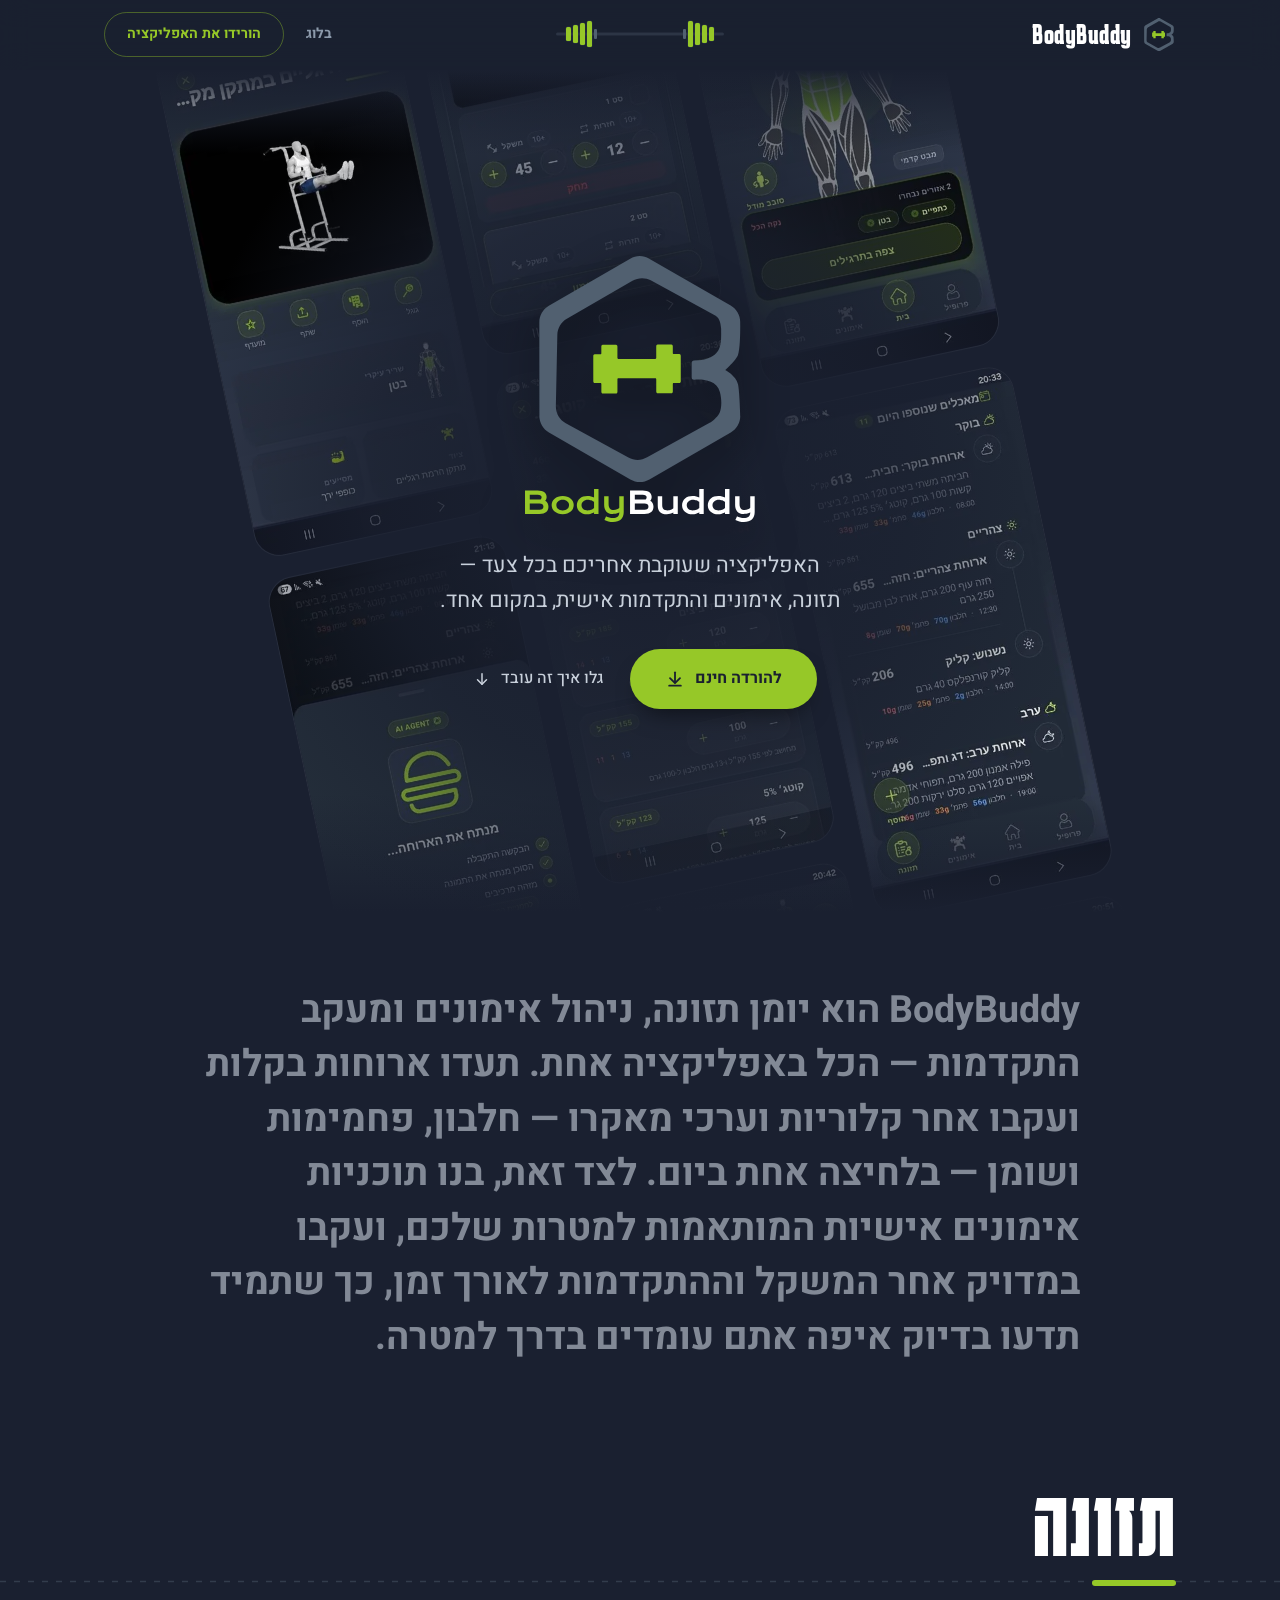
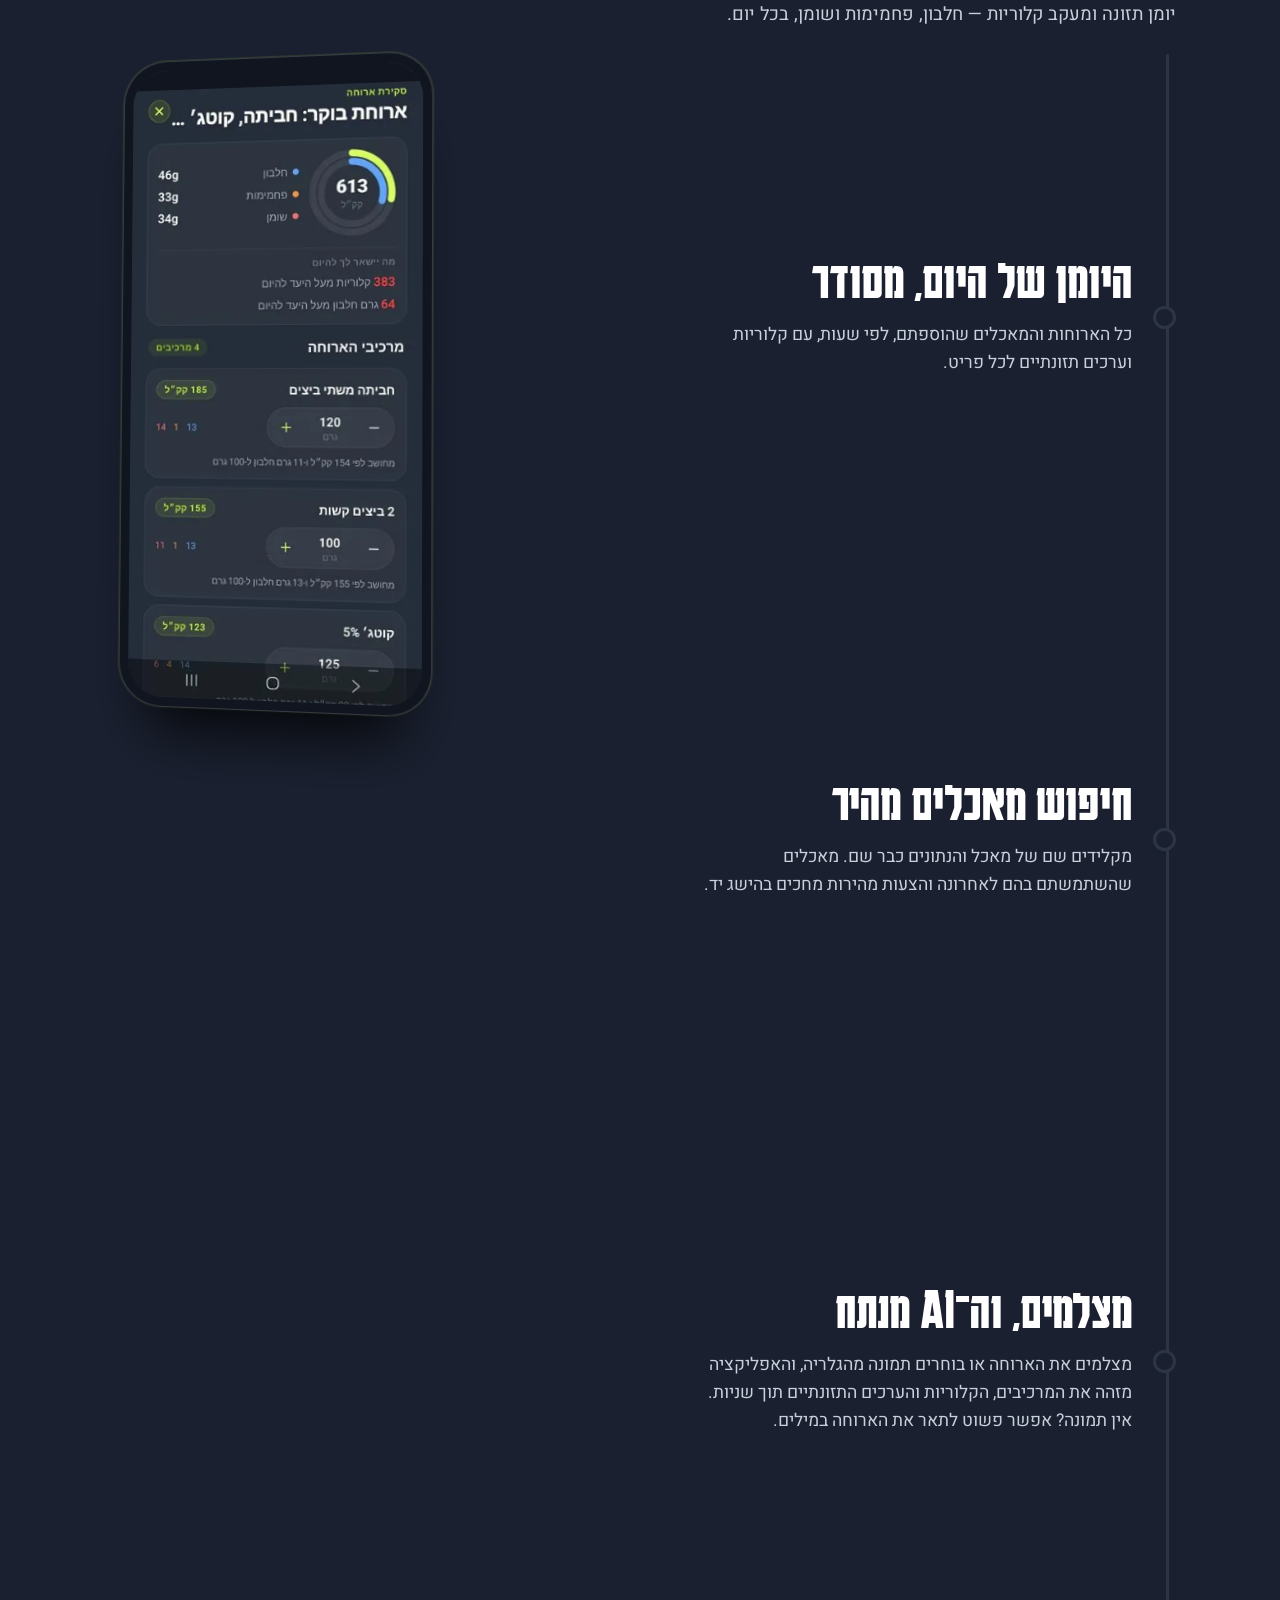
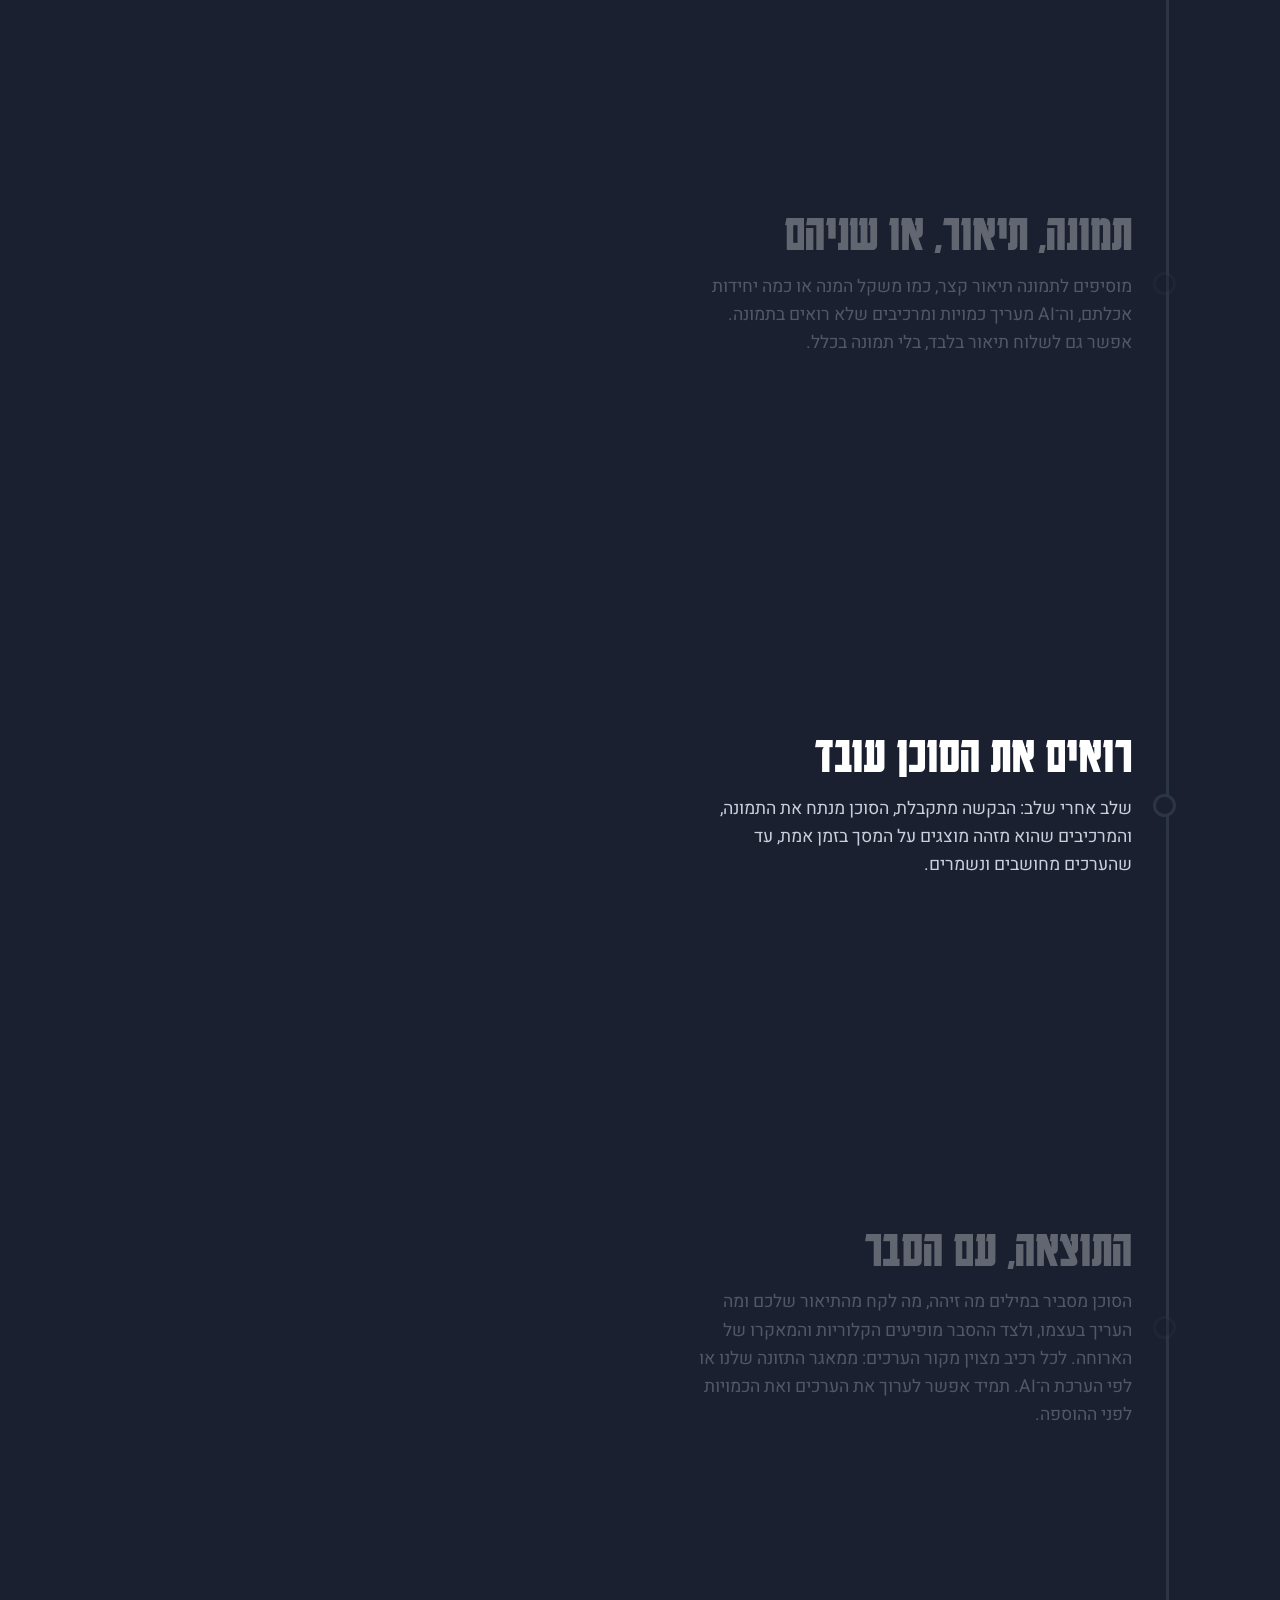
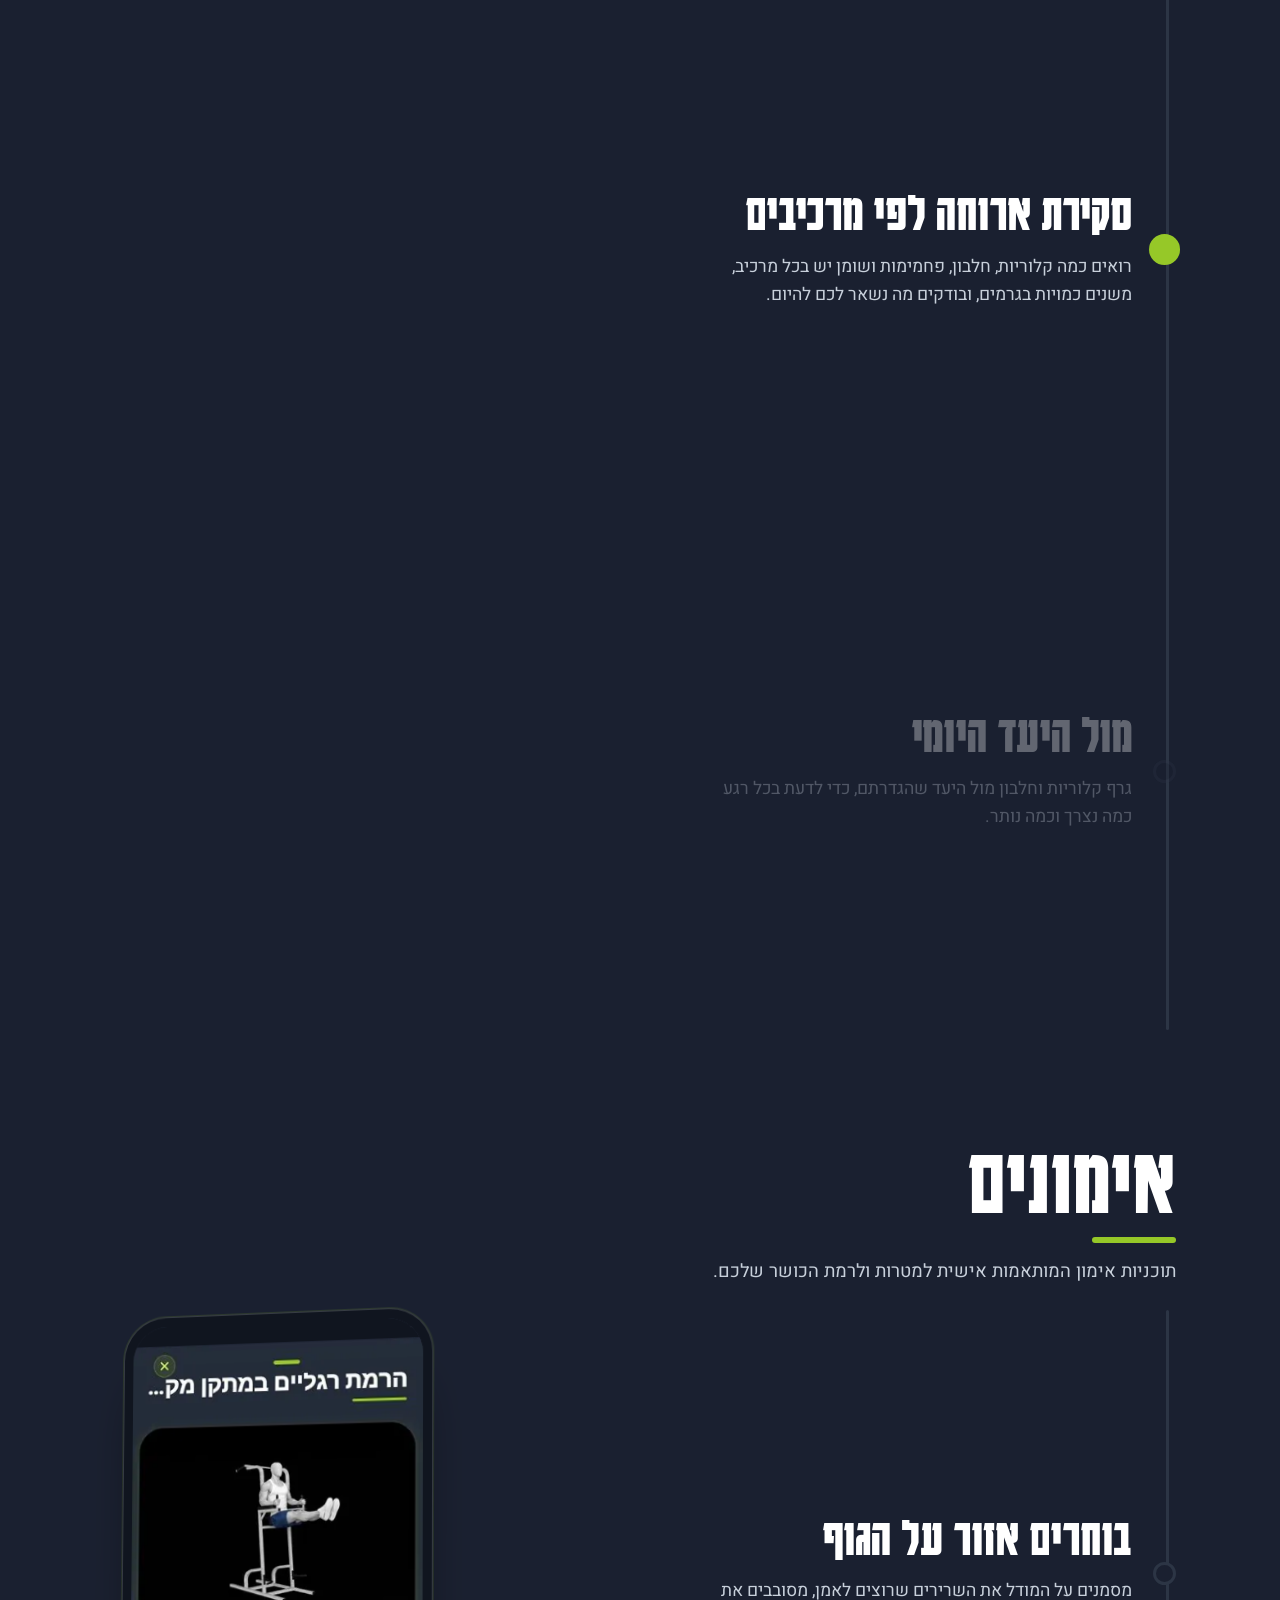
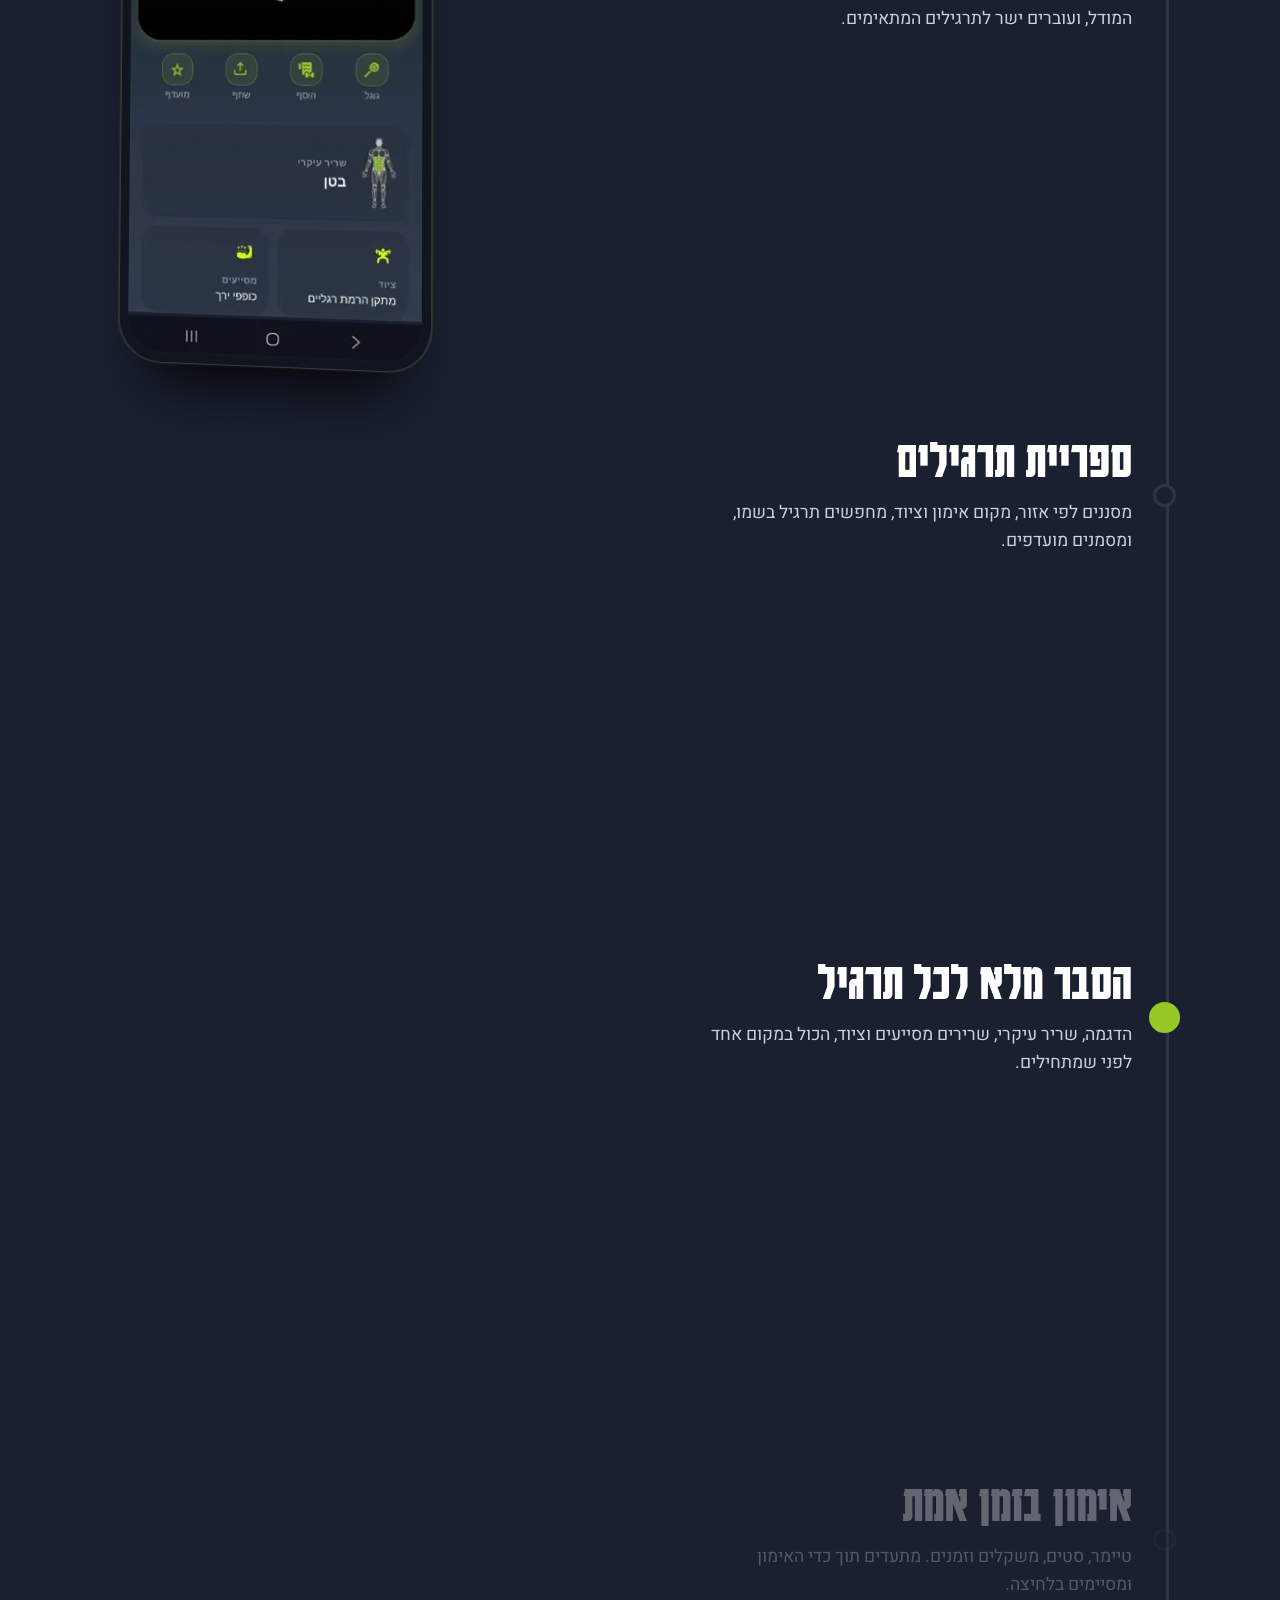
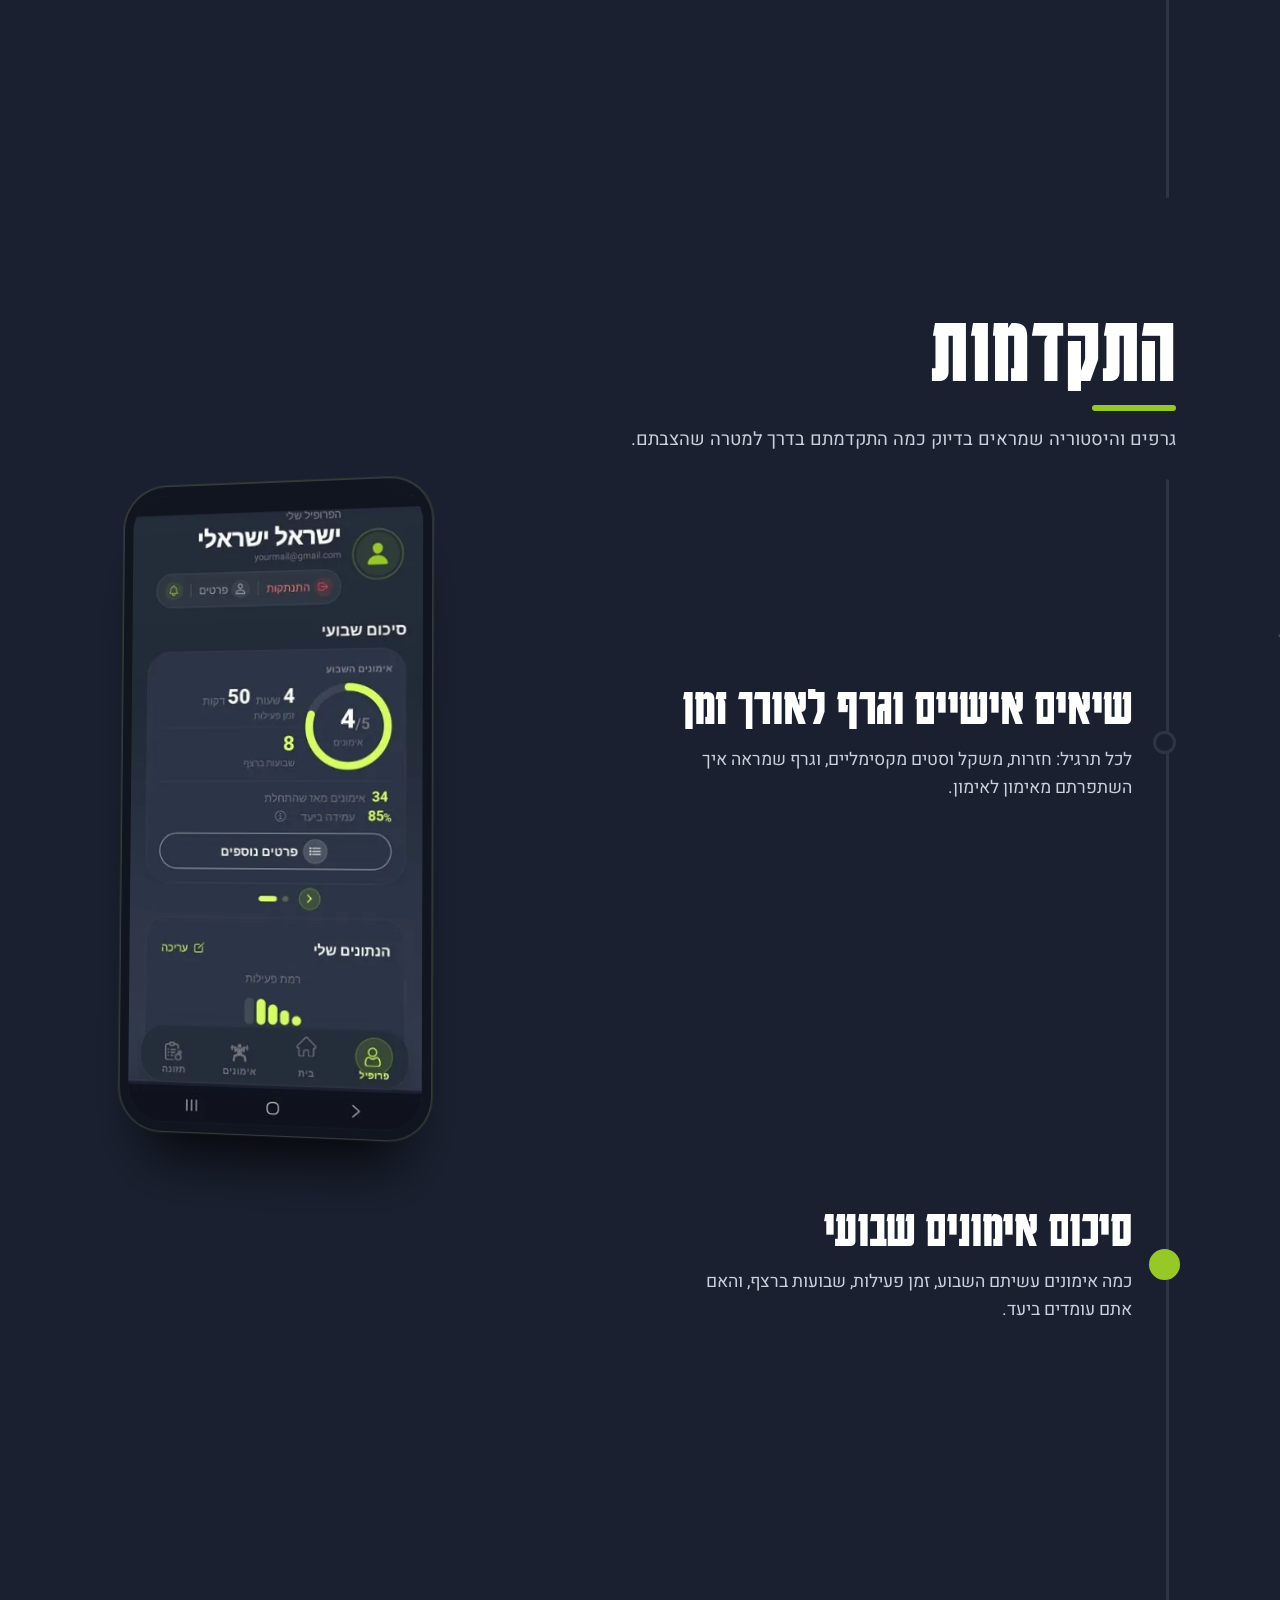
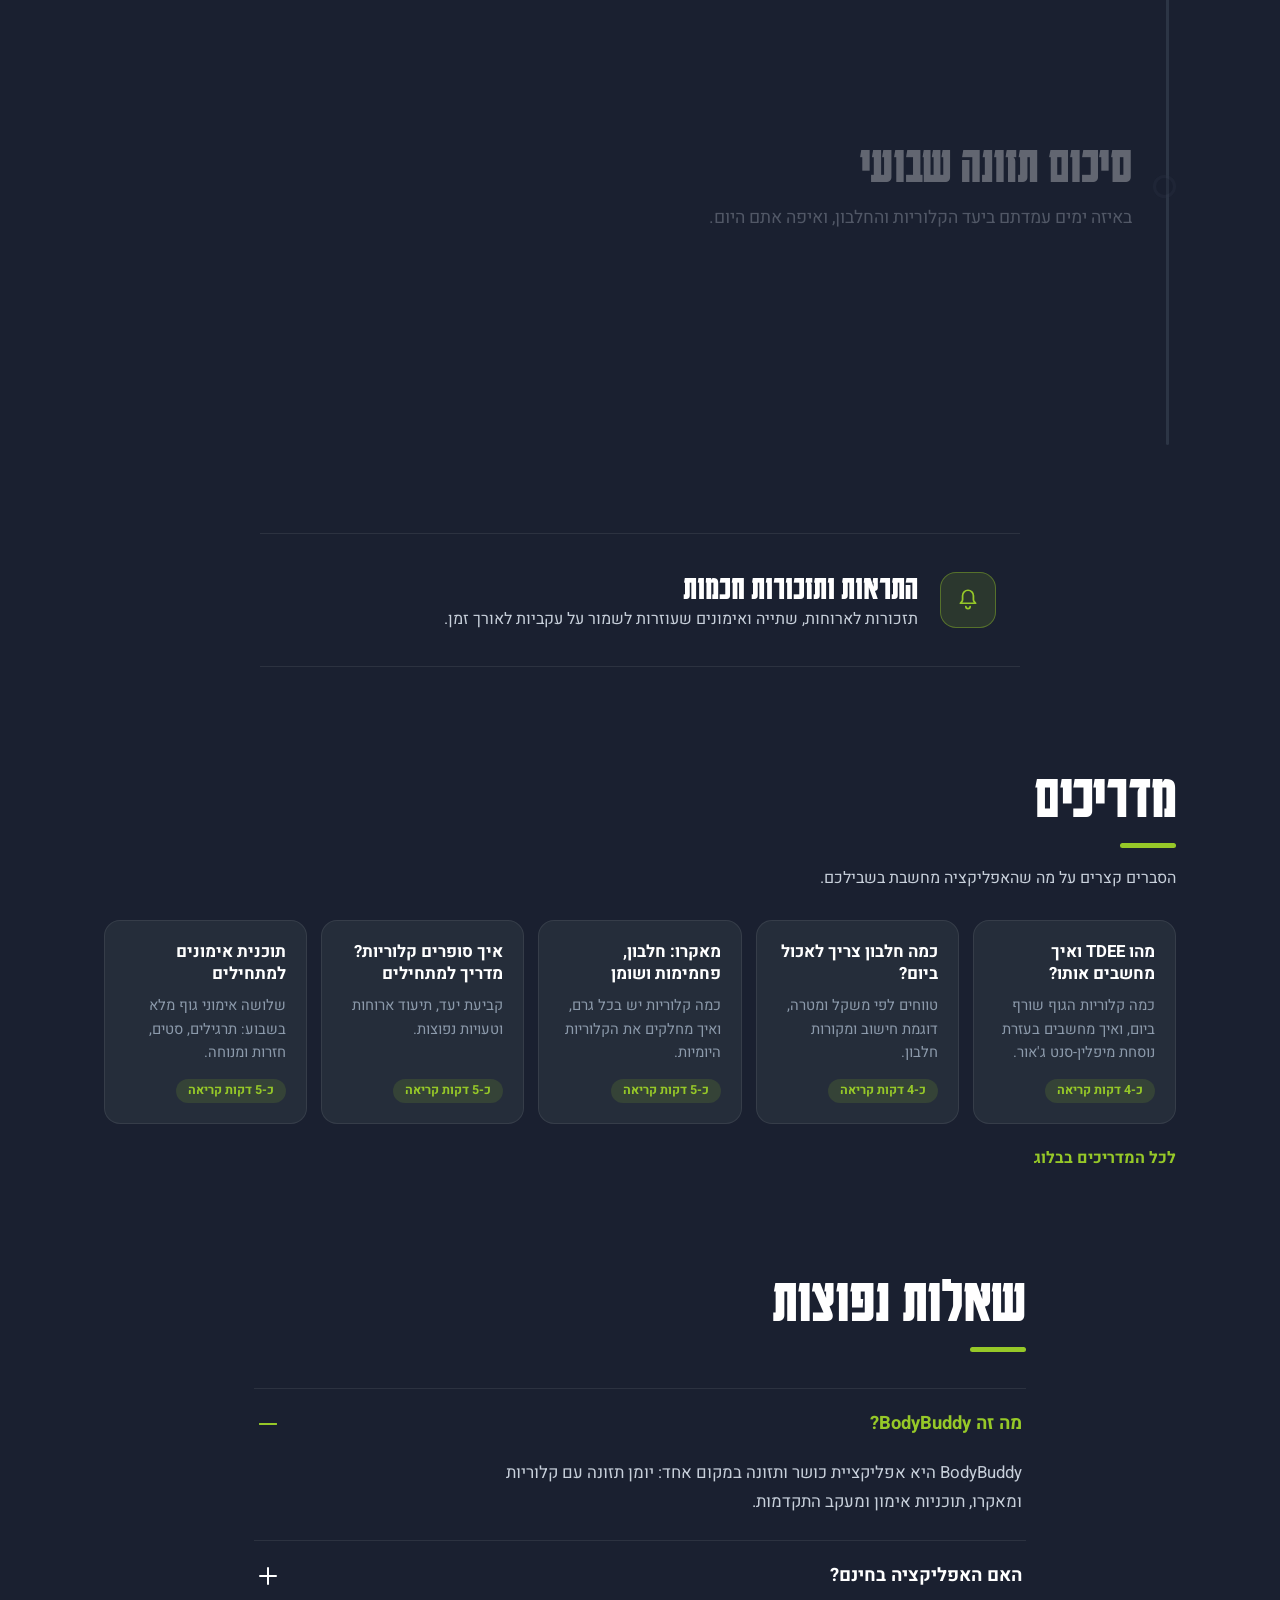
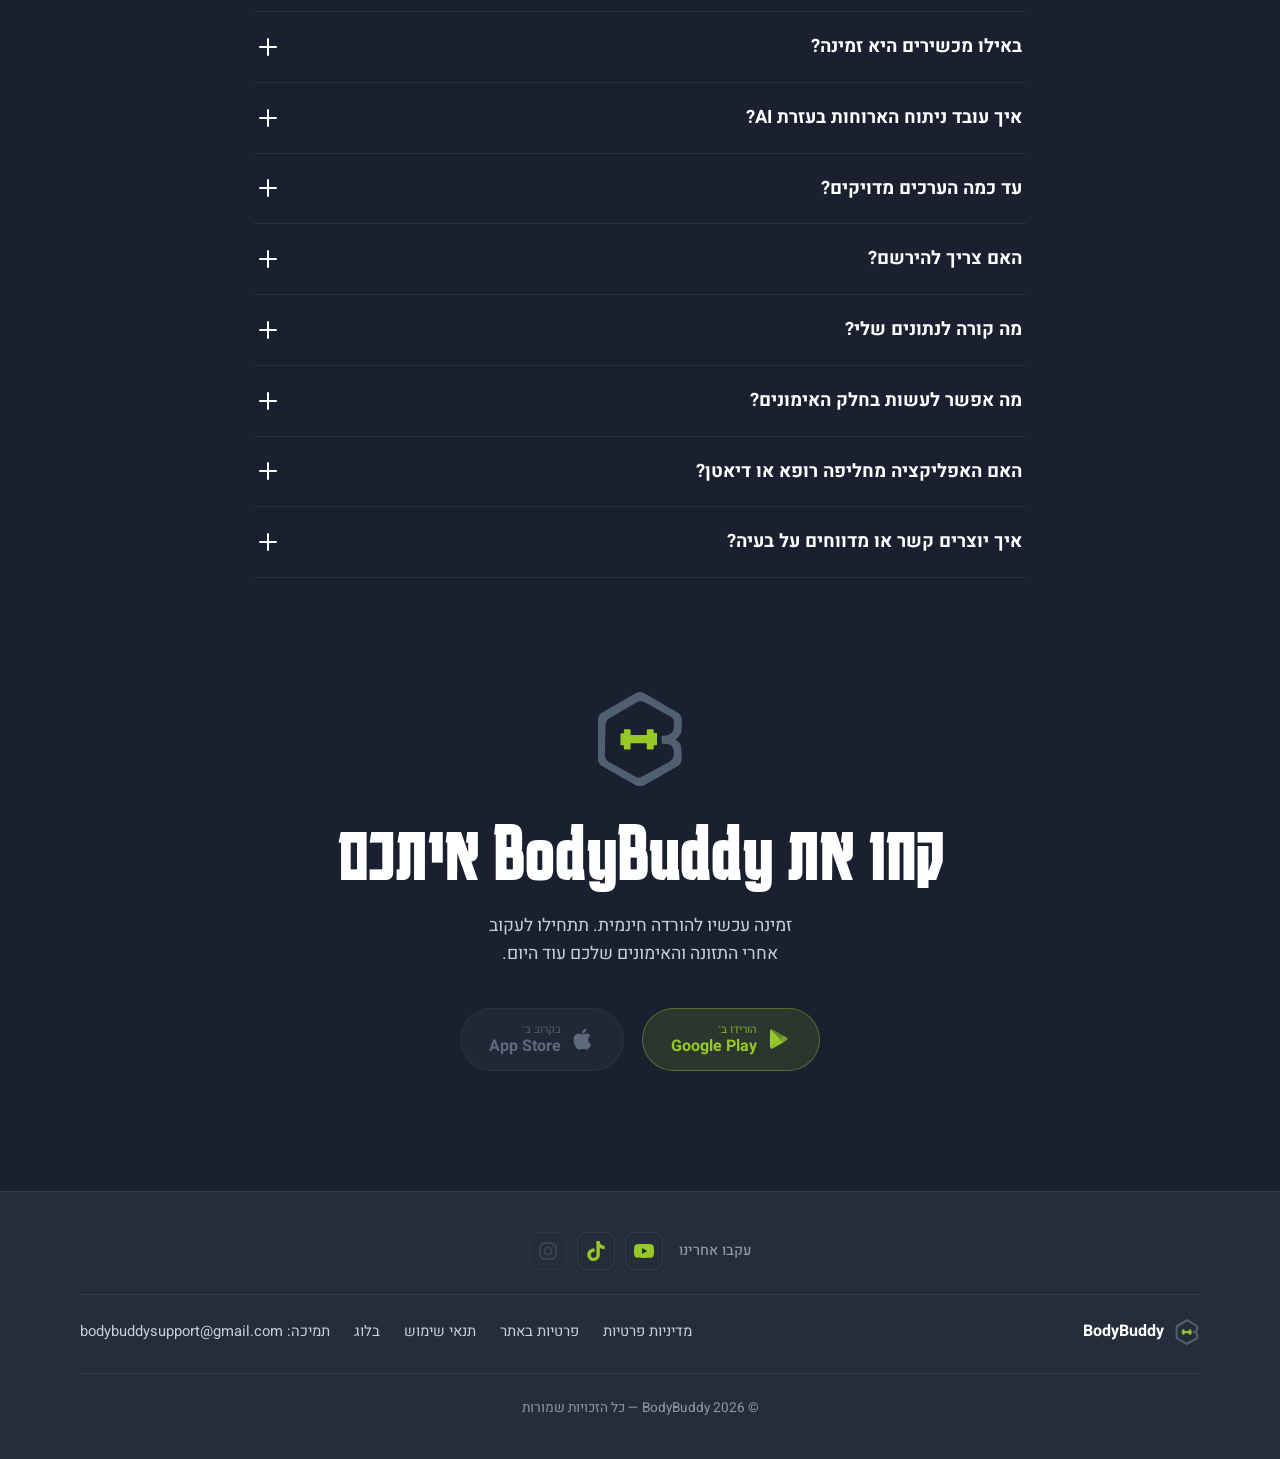
==== commit 44cba4a5: "perf(mobile): faster LCP, non-blocking fonts, deferred analytics, srcset; footer social row - fetchp" ====
--- a/index.html
+++ b/index.html
@@ -2,8 +2,8 @@
 <html lang="he" dir="rtl">
 <head>
 <meta charset="UTF-8">
-<script async src="https://www.googletagmanager.com/gtag/js?id=G-S3BT5KTJZK"></script>
-<script>window.dataLayer=window.dataLayer||[];function gtag(){dataLayer.push(arguments);}gtag('js',new Date());gtag('config','G-S3BT5KTJZK');</script>
+<script>window.dataLayer=window.dataLayer||[];function gtag(){dataLayer.push(arguments);}gtag('js',new Date());gtag('config','G-S3BT5KTJZK');
+addEventListener('load',function(){var s=document.createElement('script');s.async=true;s.src='https://www.googletagmanager.com/gtag/js?id=G-S3BT5KTJZK';document.head.appendChild(s);});</script>
 <meta name="viewport" content="width=device-width, initial-scale=1.0">
 <title>BodyBuddy — תזונה, אימונים והתקדמות במקום אחד</title>
 <meta name="description" content="BodyBuddy היא אפליקציית כושר ותזונה: יומן תזונה חכם, ניתוח ארוחות ב-AI, תוכניות אימונים אישיות ומעקב התקדמות.">
@@ -161,7 +161,8 @@
 <link rel="manifest" href="site.webmanifest">
 <link rel="preconnect" href="https://fonts.googleapis.com">
 <link rel="preconnect" href="https://fonts.gstatic.com" crossorigin>
-<link href="https://fonts.googleapis.com/css2?family=Heebo:wght@400;500;700&family=Karantina:wght@700&display=swap" rel="stylesheet">
+<link rel="preload" as="style" href="https://fonts.googleapis.com/css2?family=Heebo:wght@400;500;700&family=Karantina:wght@700&display=swap" onload="this.onload=null;this.rel='stylesheet'">
+<noscript><link rel="stylesheet" href="https://fonts.googleapis.com/css2?family=Heebo:wght@400;500;700&family=Karantina:wght@700&display=swap"></noscript>
 <script>document.documentElement.classList.add('js');</script>
 <link rel="stylesheet" href="style.css">
 </head>
@@ -204,16 +205,16 @@
     <div class="wall" aria-hidden="true">
       <div class="wall-cols">
         <div class="col col-a"><div class="col-track">
-          <img src="images/screens/w360/body-map.webp" alt="" width="360" height="772" decoding="async">
-          <img src="images/screens/w360/diary.webp" alt="" width="360" height="772" decoding="async">
+          <img src="images/screens/w360/body-map.webp" alt="" width="360" height="772" fetchpriority="high">
+          <img src="images/screens/w360/diary.webp" alt="" width="360" height="772" fetchpriority="high">
           <img src="images/screens/w360/exercise-history.webp" alt="" width="360" height="772" decoding="async" fetchpriority="low">
           <img src="images/screens/w360/ai-scan.webp" alt="" width="360" height="772" decoding="async" fetchpriority="low">
           <img src="images/screens/w360/profile-workouts.webp" alt="" width="360" height="772" decoding="async" fetchpriority="low">
           <img src="images/screens/w360/food-search.webp" alt="" width="360" height="772" decoding="async" fetchpriority="low">
         </div></div>
         <div class="col col-b"><div class="col-track">
-          <img src="images/screens/w360/workout-session.webp" alt="" width="360" height="772" decoding="async">
-          <img src="images/screens/w360/meal-review.webp" alt="" width="360" height="772" decoding="async">
+          <img src="images/screens/w360/workout-session.webp" alt="" width="360" height="772" fetchpriority="high">
+          <img src="images/screens/w360/meal-review.webp" alt="" width="360" height="772" fetchpriority="high">
           <img src="images/screens/w360/exercises-list.webp" alt="" width="360" height="772" decoding="async" fetchpriority="low">
           <img src="images/screens/w360/nutrition-calories.webp" alt="" width="360" height="772" decoding="async" fetchpriority="low">
           <img src="images/screens/w360/workouts-list.webp" alt="" width="360" height="772" decoding="async" fetchpriority="low">
@@ -275,56 +276,56 @@
               <h3>היומן של היום, מסודר</h3>
               <p>כל הארוחות והמאכלים שהוספתם, לפי שעות, עם קלוריות וערכים תזונתיים לכל פריט.</p>
             </div>
-            <img class="step-shot" src="images/screens/w640/diary.webp" alt="מסך יומן התזונה: ארוחת בוקר ופירוט המאכלים שבה עם ערכיהם התזונתיים" width="640" height="1372" loading="lazy">
+            <img class="step-shot" src="images/screens/w640/diary.webp" srcset="images/screens/w360/diary.webp 360w, images/screens/w640/diary.webp 640w" sizes="(max-width: 900px) 160px, 320px" alt="מסך יומן התזונה: ארוחת בוקר ופירוט המאכלים שבה עם ערכיהם התזונתיים" width="640" height="1372" loading="lazy">
           </li>
           <li class="step">
             <div class="step-copy">
               <h3>חיפוש מאכלים מהיר</h3>
               <p>מקלידים שם של מאכל והנתונים כבר שם. מאכלים שהשתמשתם בהם לאחרונה והצעות מהירות מחכים בהישג יד.</p>
             </div>
-            <img class="step-shot" src="images/screens/w640/food-search.webp" alt="מסך חיפוש מאכל עם מאכלים אחרונים והצעות מהירות" width="640" height="1372" loading="lazy">
+            <img class="step-shot" src="images/screens/w640/food-search.webp" srcset="images/screens/w360/food-search.webp 360w, images/screens/w640/food-search.webp 640w" sizes="(max-width: 900px) 160px, 320px" alt="מסך חיפוש מאכל עם מאכלים אחרונים והצעות מהירות" width="640" height="1372" loading="lazy">
           </li>
           <li class="step">
             <div class="step-copy">
               <h3>מצלמים, וה־AI מנתח</h3>
               <p>מצלמים את הארוחה או בוחרים תמונה מהגלריה, והאפליקציה מזהה את המרכיבים, הקלוריות והערכים התזונתיים תוך שניות. אין תמונה? אפשר פשוט לתאר את הארוחה במילים.</p>
             </div>
-            <img class="step-shot" src="images/screens/w640/ai-scan.webp" alt="מסך ניתוח תזונה חכם: צילום, בחירה מהגלריה או תיאור הארוחה במילים" width="640" height="1372" loading="lazy">
+            <img class="step-shot" src="images/screens/w640/ai-scan.webp" srcset="images/screens/w360/ai-scan.webp 360w, images/screens/w640/ai-scan.webp 640w" sizes="(max-width: 900px) 160px, 320px" alt="מסך ניתוח תזונה חכם: צילום, בחירה מהגלריה או תיאור הארוחה במילים" width="640" height="1372" loading="lazy">
           </li>
           <li class="step">
             <div class="step-copy">
               <h3>תמונה, תיאור, או שניהם</h3>
               <p>מוסיפים לתמונה תיאור קצר, כמו משקל המנה או כמה יחידות אכלתם, וה־AI מעריך כמויות ומרכיבים שלא רואים בתמונה. אפשר גם לשלוח תיאור בלבד, בלי תמונה בכלל.</p>
             </div>
-            <img class="step-shot" src="images/screens/w640/ai-describe.webp" alt="תמונת המבורגר וצ׳יפס עם תיאור כתוב: הקציצה הייתה 250 גרם" width="640" height="1372" loading="lazy">
+            <img class="step-shot" src="images/screens/w640/ai-describe.webp" srcset="images/screens/w360/ai-describe.webp 360w, images/screens/w640/ai-describe.webp 640w" sizes="(max-width: 900px) 160px, 320px" alt="תמונת המבורגר וצ׳יפס עם תיאור כתוב: הקציצה הייתה 250 גרם" width="640" height="1372" loading="lazy">
           </li>
           <li class="step">
             <div class="step-copy">
               <h3>רואים את הסוכן עובד</h3>
               <p>שלב אחרי שלב: הבקשה מתקבלת, הסוכן מנתח את התמונה, והמרכיבים שהוא מזהה מוצגים על המסך בזמן אמת, עד שהערכים מחושבים ונשמרים.</p>
             </div>
-            <img class="step-shot" src="images/screens/w640/ai-analyzing.webp" alt="מסך שלבי הניתוח: הבקשה התקבלה והתמונה נותחה, והמרכיבים שזוהו מופיעים בזמן אמת: לחמניית המבורגר, קציצת המבורגר, חסה, עגבנייה, בצל אדום, ביצת עין וצ׳יפס" width="640" height="1372" loading="lazy">
+            <img class="step-shot" src="images/screens/w640/ai-analyzing.webp" srcset="images/screens/w360/ai-analyzing.webp 360w, images/screens/w640/ai-analyzing.webp 640w" sizes="(max-width: 900px) 160px, 320px" alt="מסך שלבי הניתוח: הבקשה התקבלה והתמונה נותחה, והמרכיבים שזוהו מופיעים בזמן אמת: לחמניית המבורגר, קציצת המבורגר, חסה, עגבנייה, בצל אדום, ביצת עין וצ׳יפס" width="640" height="1372" loading="lazy">
           </li>
           <li class="step">
             <div class="step-copy">
               <h3>התוצאה, עם הסבר</h3>
               <p>הסוכן מסביר במילים מה זיהה, מה לקח מהתיאור שלכם ומה העריך בעצמו, ולצד ההסבר מופיעים הקלוריות והמאקרו של הארוחה. לכל רכיב מצוין מקור הערכים: ממאגר התזונה שלנו או לפי הערכת ה־AI. תמיד אפשר לערוך את הערכים ואת הכמויות לפני ההוספה.</p>
             </div>
-            <img class="step-shot" src="images/screens/w640/ai-result.webp" alt="תוצאות ניתוח ה־AI: הסבר כתוב של הסוכן על ארוחת המבורגר וצ׳יפס, 1661 קלוריות ופירוט המאקרו" width="640" height="1372" loading="lazy">
+            <img class="step-shot" src="images/screens/w640/ai-result.webp" srcset="images/screens/w360/ai-result.webp 360w, images/screens/w640/ai-result.webp 640w" sizes="(max-width: 900px) 160px, 320px" alt="תוצאות ניתוח ה־AI: הסבר כתוב של הסוכן על ארוחת המבורגר וצ׳יפס, 1661 קלוריות ופירוט המאקרו" width="640" height="1372" loading="lazy">
           </li>
           <li class="step">
             <div class="step-copy">
               <h3>סקירת ארוחה לפי מרכיבים</h3>
               <p>רואים כמה קלוריות, חלבון, פחמימות ושומן יש בכל מרכיב, משנים כמויות בגרמים, ובודקים מה נשאר לכם להיום.</p>
             </div>
-            <img class="step-shot" src="images/screens/w640/meal-review.webp" alt="סקירת ארוחת בוקר: מרכיבי הארוחה והמאקרו" width="640" height="1372" loading="lazy">
+            <img class="step-shot" src="images/screens/w640/meal-review.webp" srcset="images/screens/w360/meal-review.webp 360w, images/screens/w640/meal-review.webp 640w" sizes="(max-width: 900px) 160px, 320px" alt="סקירת ארוחת בוקר: מרכיבי הארוחה והמאקרו" width="640" height="1372" loading="lazy">
           </li>
           <li class="step">
             <div class="step-copy">
               <h3>מול היעד היומי</h3>
               <p>גרף קלוריות וחלבון מול היעד שהגדרתם, כדי לדעת בכל רגע כמה נצרך וכמה נותר.</p>
             </div>
-            <img class="step-shot" src="images/screens/w640/nutrition-calories.webp" alt="מסך תזונה: יעד קלוריות יומי וכמה נצרך" width="640" height="1372" loading="lazy">
+            <img class="step-shot" src="images/screens/w640/nutrition-calories.webp" srcset="images/screens/w360/nutrition-calories.webp 360w, images/screens/w640/nutrition-calories.webp 640w" sizes="(max-width: 900px) 160px, 320px" alt="מסך תזונה: יעד קלוריות יומי וכמה נצרך" width="640" height="1372" loading="lazy">
           </li>
         </ol>
         <div class="phone-col" aria-hidden="true"><div class="phone"><div class="phone-screen"></div></div></div>
@@ -348,28 +349,28 @@
               <h3>בוחרים אזור על הגוף</h3>
               <p>מסמנים על המודל את השרירים שרוצים לאמן, מסובבים את המודל, ועוברים ישר לתרגילים המתאימים.</p>
             </div>
-            <img class="step-shot" src="images/screens/w640/body-map.webp" alt="בחירת אזור אימון על מודל גוף" width="640" height="1372" loading="lazy">
+            <img class="step-shot" src="images/screens/w640/body-map.webp" srcset="images/screens/w360/body-map.webp 360w, images/screens/w640/body-map.webp 640w" sizes="(max-width: 900px) 160px, 320px" alt="בחירת אזור אימון על מודל גוף" width="640" height="1372" loading="lazy">
           </li>
           <li class="step">
             <div class="step-copy">
               <h3>ספריית תרגילים</h3>
               <p>מסננים לפי אזור, מקום אימון וציוד, מחפשים תרגיל בשמו, ומסמנים מועדפים.</p>
             </div>
-            <img class="step-shot" src="images/screens/w640/exercises-list.webp" alt="רשימת תרגילי בטן עם סינון וחיפוש" width="640" height="1372" loading="lazy">
+            <img class="step-shot" src="images/screens/w640/exercises-list.webp" srcset="images/screens/w360/exercises-list.webp 360w, images/screens/w640/exercises-list.webp 640w" sizes="(max-width: 900px) 160px, 320px" alt="רשימת תרגילי בטן עם סינון וחיפוש" width="640" height="1372" loading="lazy">
           </li>
           <li class="step">
             <div class="step-copy">
               <h3>הסבר מלא לכל תרגיל</h3>
               <p>הדגמה, שריר עיקרי, שרירים מסייעים וציוד, הכול במקום אחד לפני שמתחילים.</p>
             </div>
-            <img class="step-shot" src="images/screens/w640/exercise-detail.webp" alt="עמוד תרגיל: הרמת רגליים במתקן מקבילים" width="640" height="1372" loading="lazy">
+            <img class="step-shot" src="images/screens/w640/exercise-detail.webp" srcset="images/screens/w360/exercise-detail.webp 360w, images/screens/w640/exercise-detail.webp 640w" sizes="(max-width: 900px) 160px, 320px" alt="עמוד תרגיל: הרמת רגליים במתקן מקבילים" width="640" height="1372" loading="lazy">
           </li>
           <li class="step">
             <div class="step-copy">
               <h3>אימון בזמן אמת</h3>
               <p>טיימר, סטים, משקלים וזמנים. מתעדים תוך כדי האימון ומסיימים בלחיצה.</p>
             </div>
-            <img class="step-shot" src="images/screens/w640/workout-session.webp" alt="מסך אימון פעיל: אימון A, בנץ׳ פרס עם מוט, טיימר וסטים" width="640" height="1372" loading="lazy">
+            <img class="step-shot" src="images/screens/w640/workout-session.webp" srcset="images/screens/w360/workout-session.webp 360w, images/screens/w640/workout-session.webp 640w" sizes="(max-width: 900px) 160px, 320px" alt="מסך אימון פעיל: אימון A, בנץ׳ פרס עם מוט, טיימר וסטים" width="640" height="1372" loading="lazy">
           </li>
         </ol>
         <div class="phone-col" aria-hidden="true"><div class="phone"><div class="phone-screen"></div></div></div>
@@ -393,21 +394,21 @@
               <h3>שיאים אישיים וגרף לאורך זמן</h3>
               <p>לכל תרגיל: חזרות, משקל וסטים מקסימליים, וגרף שמראה איך השתפרתם מאימון לאימון.</p>
             </div>
-            <img class="step-shot" src="images/screens/w640/exercise-history.webp" alt="היסטוריית תרגיל: שיאים אישיים וגרף חזרות" width="640" height="1372" loading="lazy">
+            <img class="step-shot" src="images/screens/w640/exercise-history.webp" srcset="images/screens/w360/exercise-history.webp 360w, images/screens/w640/exercise-history.webp 640w" sizes="(max-width: 900px) 160px, 320px" alt="היסטוריית תרגיל: שיאים אישיים וגרף חזרות" width="640" height="1372" loading="lazy">
           </li>
           <li class="step">
             <div class="step-copy">
               <h3>סיכום אימונים שבועי</h3>
               <p>כמה אימונים עשיתם השבוע, זמן פעילות, שבועות ברצף, והאם אתם עומדים ביעד.</p>
             </div>
-            <img class="step-shot" src="images/screens/w640/profile-workouts.webp" alt="פרופיל: סיכום אימונים שבועי" width="640" height="1372" loading="lazy">
+            <img class="step-shot" src="images/screens/w640/profile-workouts.webp" srcset="images/screens/w360/profile-workouts.webp 360w, images/screens/w640/profile-workouts.webp 640w" sizes="(max-width: 900px) 160px, 320px" alt="פרופיל: סיכום אימונים שבועי" width="640" height="1372" loading="lazy">
           </li>
           <li class="step">
             <div class="step-copy">
               <h3>סיכום תזונה שבועי</h3>
               <p>באיזה ימים עמדתם ביעד הקלוריות והחלבון, ואיפה אתם היום.</p>
             </div>
-            <img class="step-shot" src="images/screens/w640/profile-nutrition.webp" alt="פרופיל: סיכום תזונה שבועי" width="640" height="1372" loading="lazy">
+            <img class="step-shot" src="images/screens/w640/profile-nutrition.webp" srcset="images/screens/w360/profile-nutrition.webp 360w, images/screens/w640/profile-nutrition.webp 640w" sizes="(max-width: 900px) 160px, 320px" alt="פרופיל: סיכום תזונה שבועי" width="640" height="1372" loading="lazy">
           </li>
         </ol>
         <div class="phone-col" aria-hidden="true"><div class="phone"><div class="phone-screen"></div></div></div>
@@ -534,18 +535,8 @@
 
 <footer class="site-footer">
   <div class="footer-inner">
-    <div class="footer-brand">
-      <img src="images/logo-mark.svg" alt="" class="footer-logo" width="26" height="26">
-      <span>BodyBuddy</span>
-    </div>
-    <nav class="footer-links" aria-label="קישורי פוטר">
-      <a href="/privacypolicy/" target="_blank" rel="noopener">מדיניות פרטיות</a>
-      <a href="/website-privacy/">פרטיות באתר</a>
-      <a href="/termsofservice/" target="_blank" rel="noopener">תנאי שימוש</a>
-      <a href="/blog/">בלוג</a>
-      <a href="mailto:bodybuddysupport@gmail.com">תמיכה: bodybuddysupport@gmail.com</a>
-    </nav>
     <div class="footer-social" aria-label="רשתות חברתיות">
+      <span class="footer-social-label">עקבו אחרינו</span>
       <a class="social-icon" href="https://www.youtube.com/@BodyBuddy-Fitness" target="_blank" rel="noopener" aria-label="BodyBuddy ביוטיוב" title="יוטיוב">
         <svg viewBox="0 0 24 24" aria-hidden="true"><path fill="currentColor" fill-rule="evenodd" d="M23.5 6.2a3 3 0 0 0-2.1-2.1C19.5 3.6 12 3.6 12 3.6s-7.5 0-9.4.5A3 3 0 0 0 .5 6.2 31.3 31.3 0 0 0 0 12a31.3 31.3 0 0 0 .5 5.8 3 3 0 0 0 2.1 2.1c1.9.5 9.4.5 9.4.5s7.5 0 9.4-.5a3 3 0 0 0 2.1-2.1A31.3 31.3 0 0 0 24 12a31.3 31.3 0 0 0-.5-5.8ZM9.6 15.6V8.4l6.3 3.6-6.3 3.6Z"/></svg>
       </a>
@@ -556,6 +547,17 @@
         <svg viewBox="0 0 24 24" aria-hidden="true" fill="none" stroke="currentColor" stroke-width="2"><rect x="2.5" y="2.5" width="19" height="19" rx="5.5"/><circle cx="12" cy="12" r="4.3"/><circle cx="17.6" cy="6.4" r="1.1" fill="currentColor" stroke="none"/></svg>
       </span>
     </div>
+    <div class="footer-brand">
+      <img src="images/logo-mark.svg" alt="" class="footer-logo" width="26" height="26">
+      <span>BodyBuddy</span>
+    </div>
+    <nav class="footer-links" aria-label="קישורי פוטר">
+      <a href="/privacypolicy/" target="_blank" rel="noopener">מדיניות פרטיות</a>
+      <a href="/website-privacy/">פרטיות באתר</a>
+      <a href="/termsofservice/" target="_blank" rel="noopener">תנאי שימוש</a>
+      <a href="/blog/">בלוג</a>
+      <a href="mailto:bodybuddysupport@gmail.com">תמיכה: bodybuddysupport@gmail.com</a>
+    </nav>
     <p class="copyright">© <span id="year">2026</span> BodyBuddy — כל הזכויות שמורות</p>
   </div>
 </footer>
--- a/style.css
+++ b/style.css
@@ -225,7 +225,7 @@
   font-weight: 700;
   text-wrap: pretty;
 }
-.about-text .w { color: rgba(200, 208, 219, 0.22); transition: color 0.35s ease; }
+.about-text .w { color: rgba(200, 208, 219, 0.6); transition: color 0.35s ease; }
 .about-text .w.on { color: var(--heading); }
 .about-text .w.on.accent-text { color: var(--green); }
 
@@ -530,7 +530,8 @@
 .footer-links { display: flex; gap: 24px; flex-wrap: wrap; font-size: 0.92rem; color: var(--text); }
 .footer-links a { text-underline-offset: 4px; }
 .footer-links a:hover { color: var(--green); text-decoration: underline; }
-.footer-social { display: flex; align-items: center; gap: 10px; }
+.footer-social { width: 100%; display: flex; align-items: center; justify-content: center; gap: 10px; padding-bottom: 24px; margin-bottom: 4px; border-bottom: 1px solid var(--line); }
+.footer-social-label { color: var(--text-2); font-size: 0.9rem; font-weight: 500; margin-inline-end: 6px; }
 .social-icon { display: inline-grid; place-items: center; width: 38px; height: 38px; border-radius: 10px; border: 1px solid var(--line); color: var(--green); transition: background 0.2s, border-color 0.2s, transform 0.2s; }
 .social-icon svg { width: 20px; height: 20px; }
 a.social-icon:hover, a.social-icon:focus-visible { background: var(--green-soft); border-color: var(--green-line); transform: translateY(-2px); outline: none; }
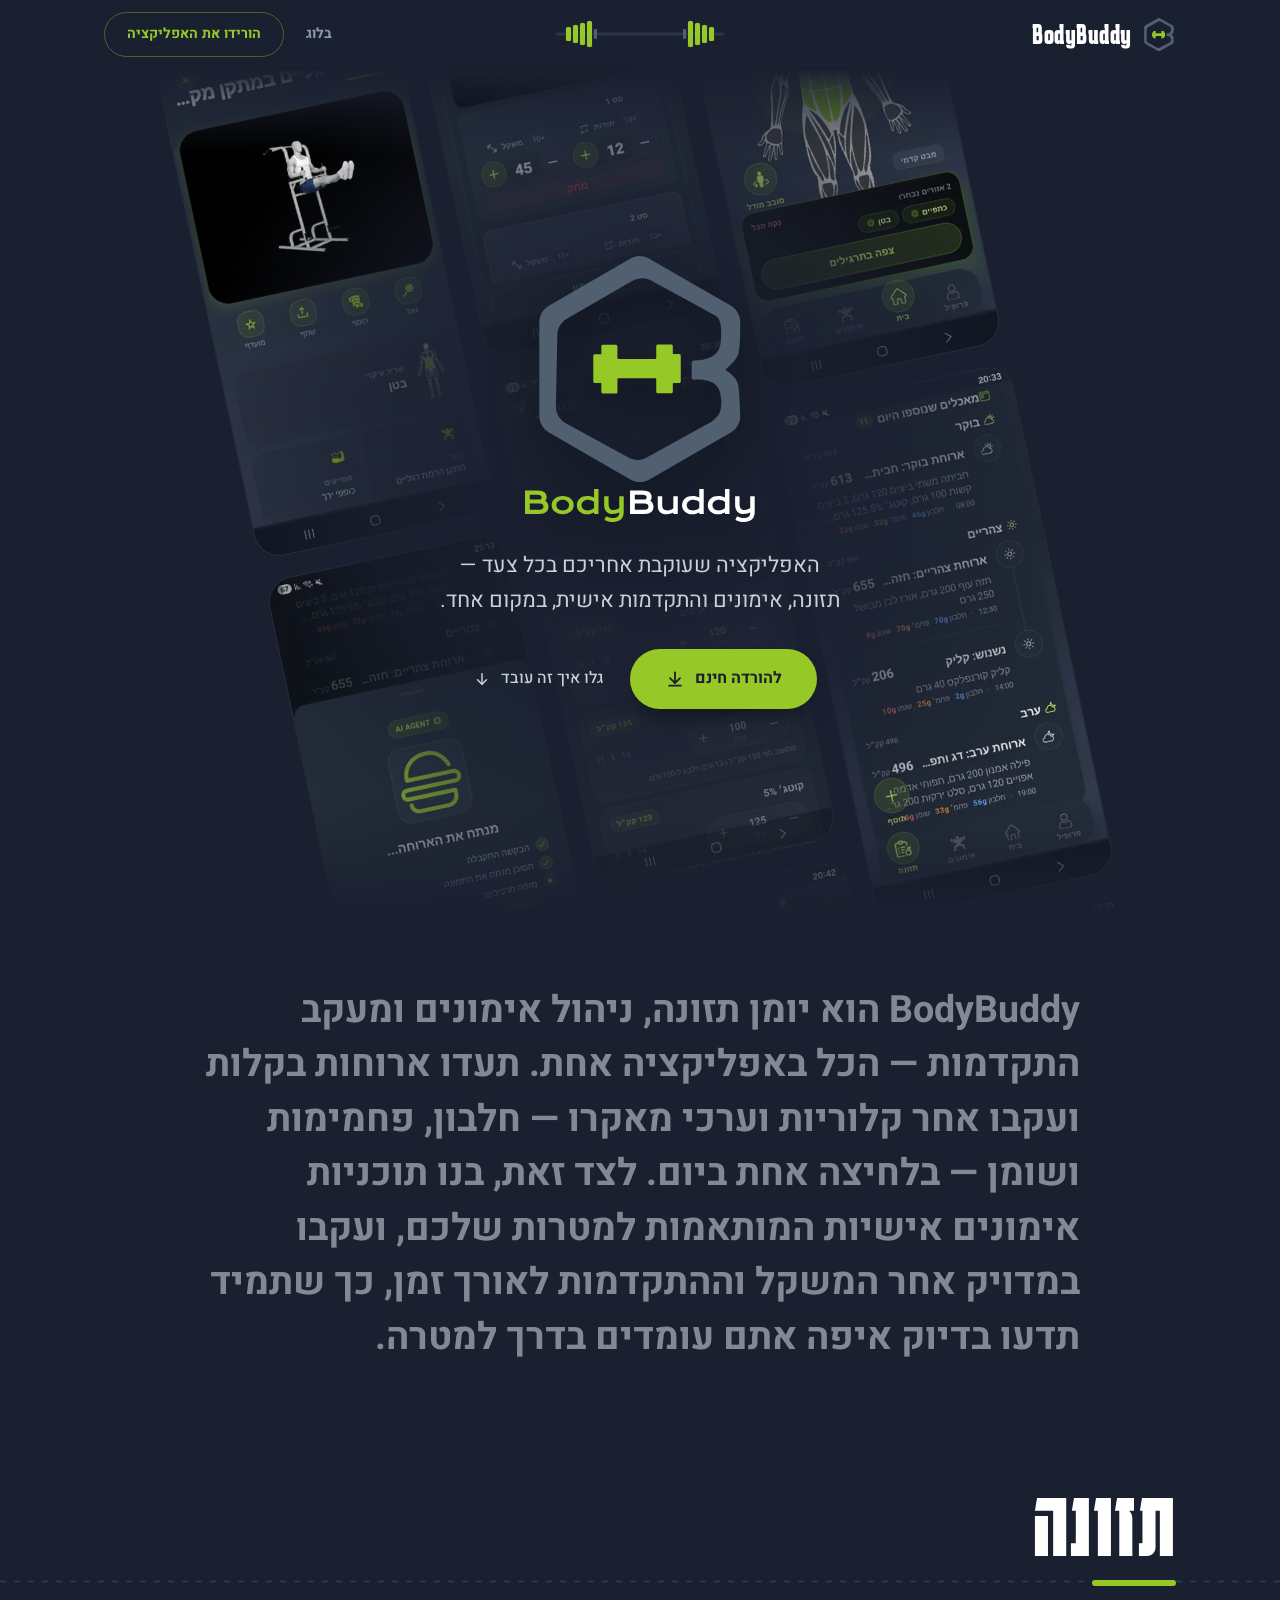
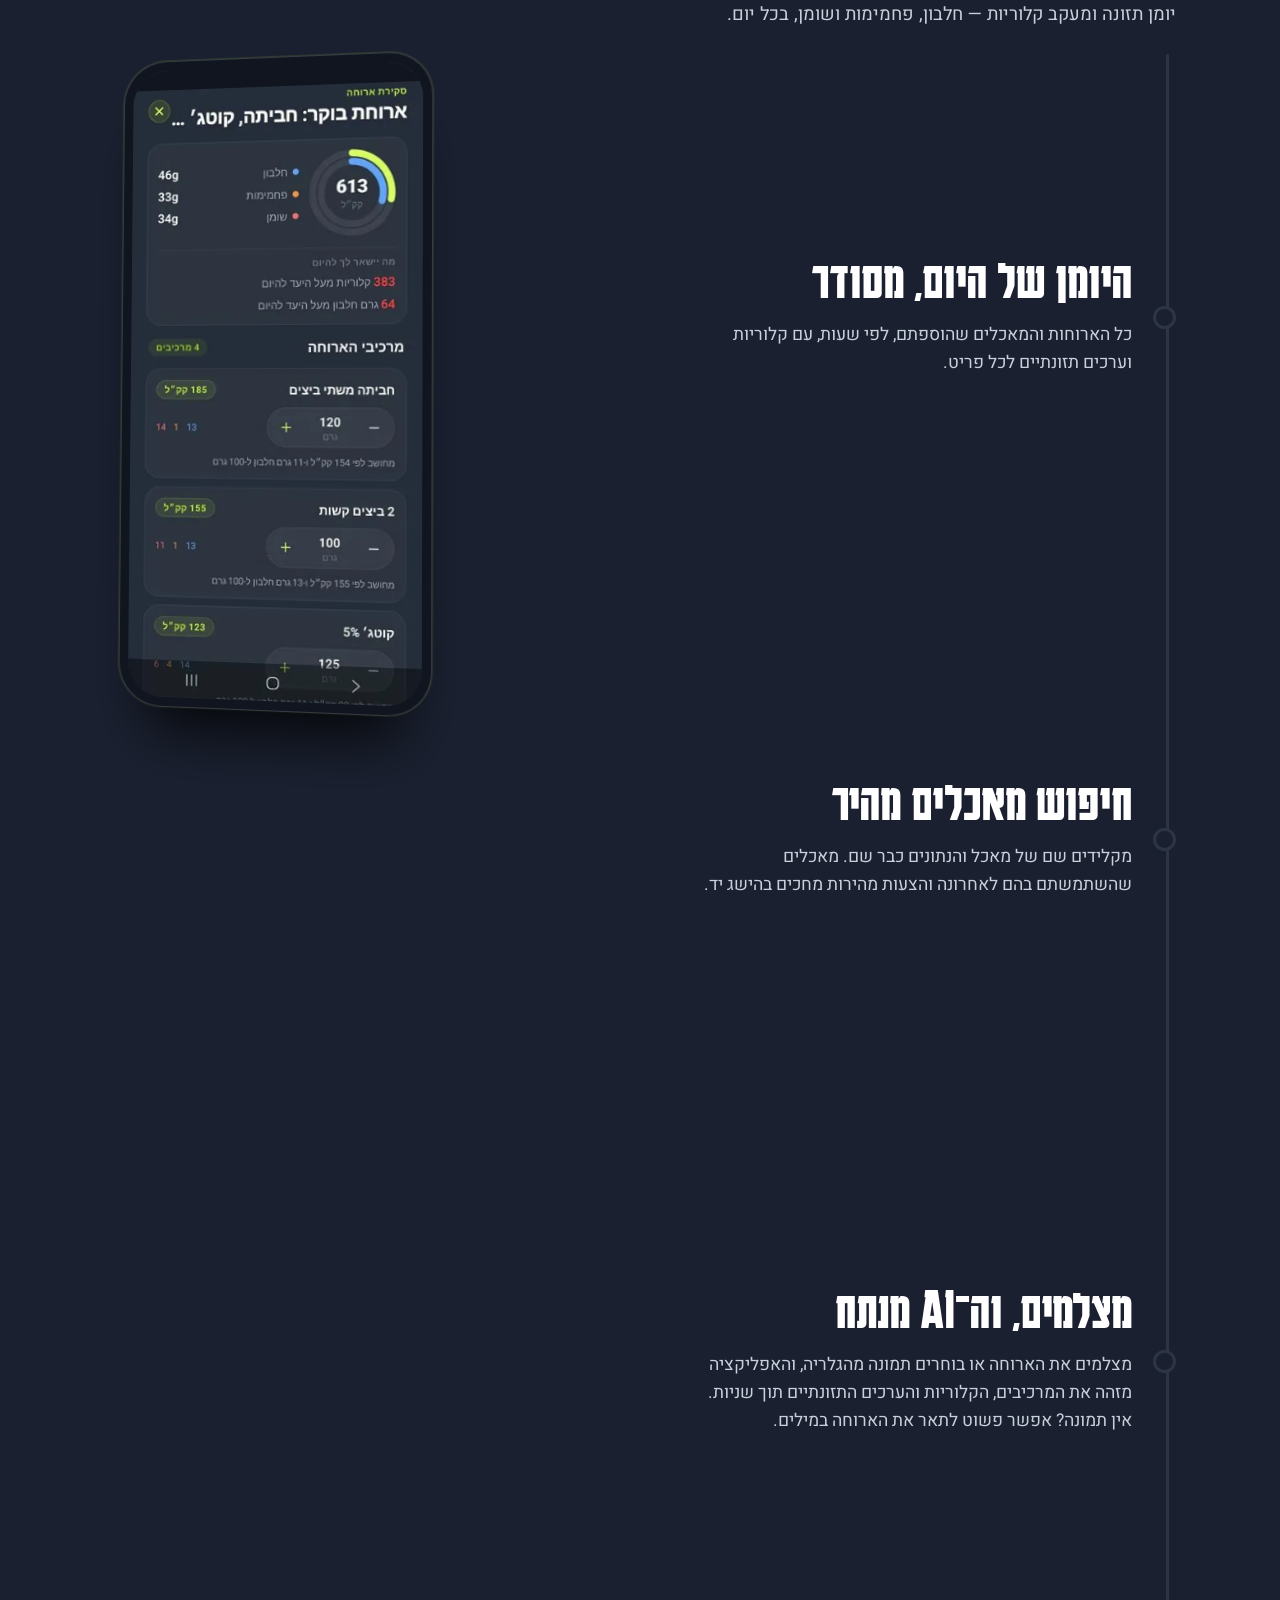
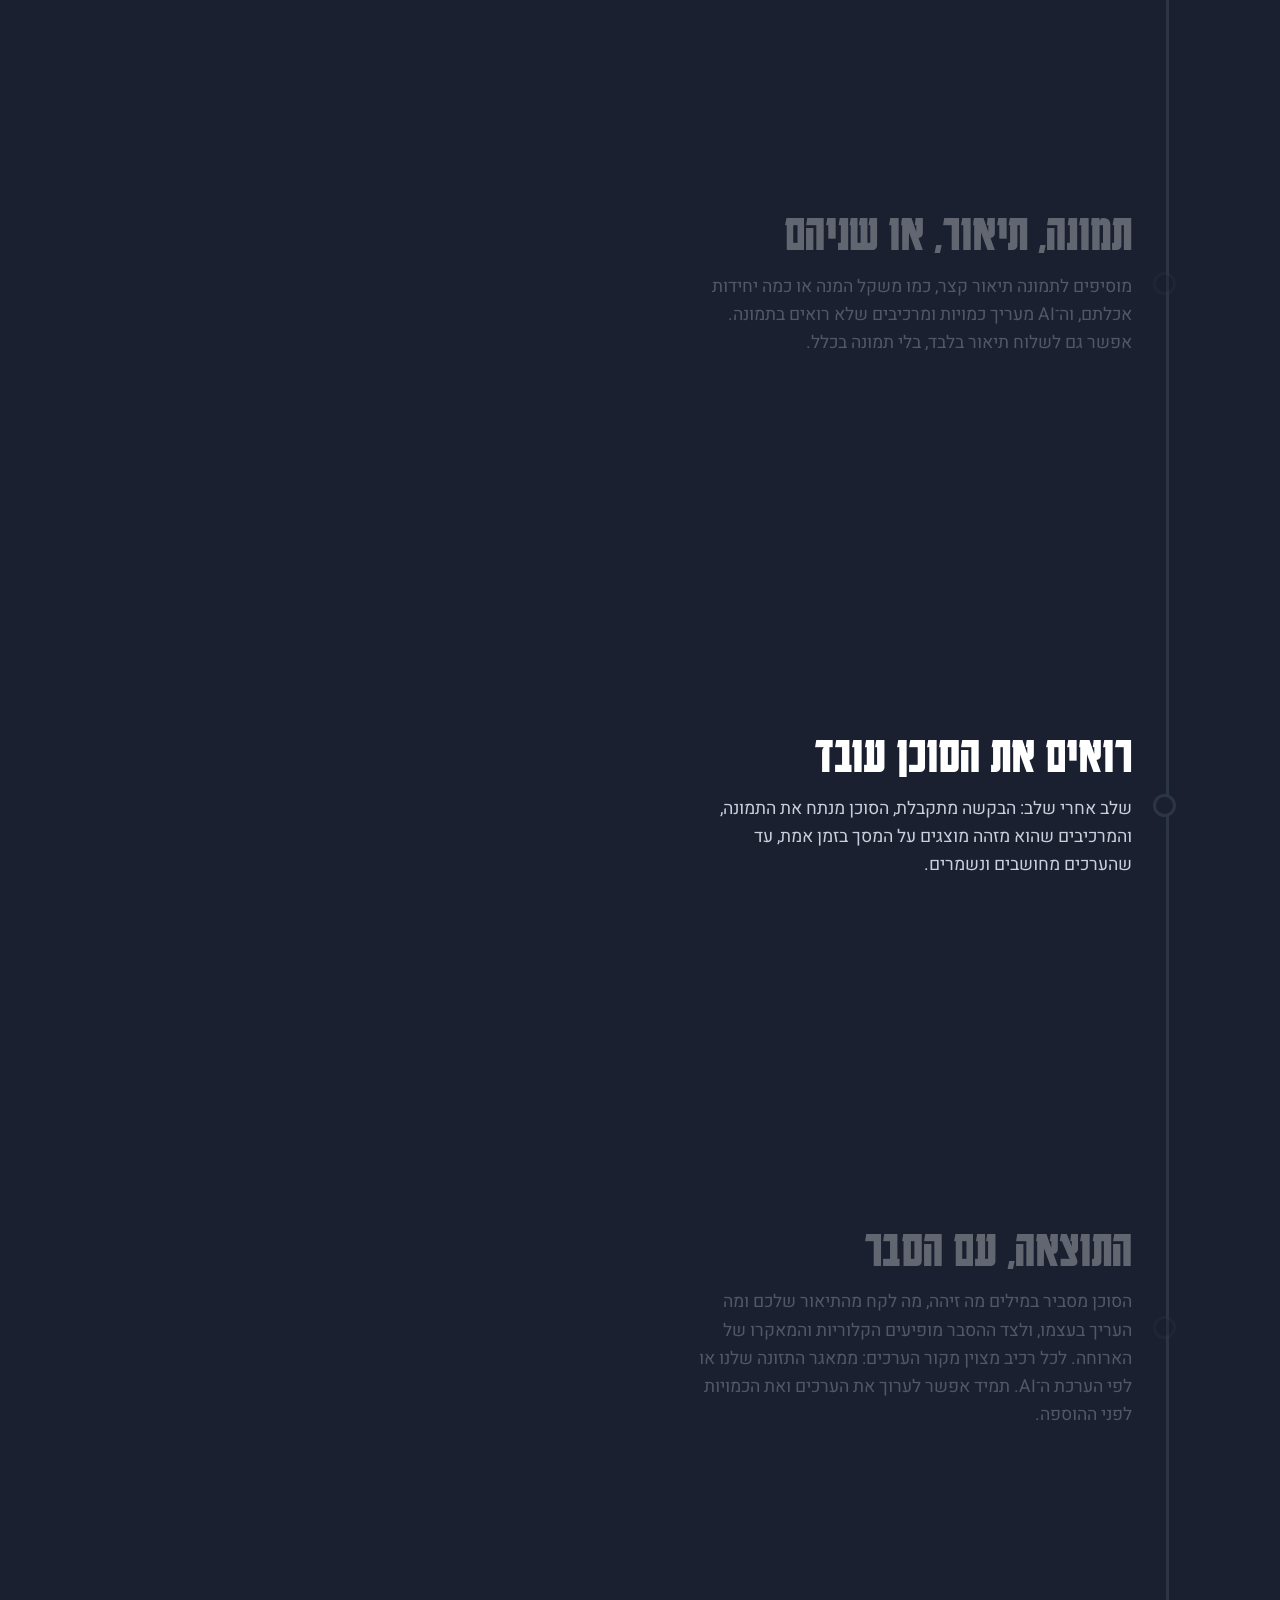
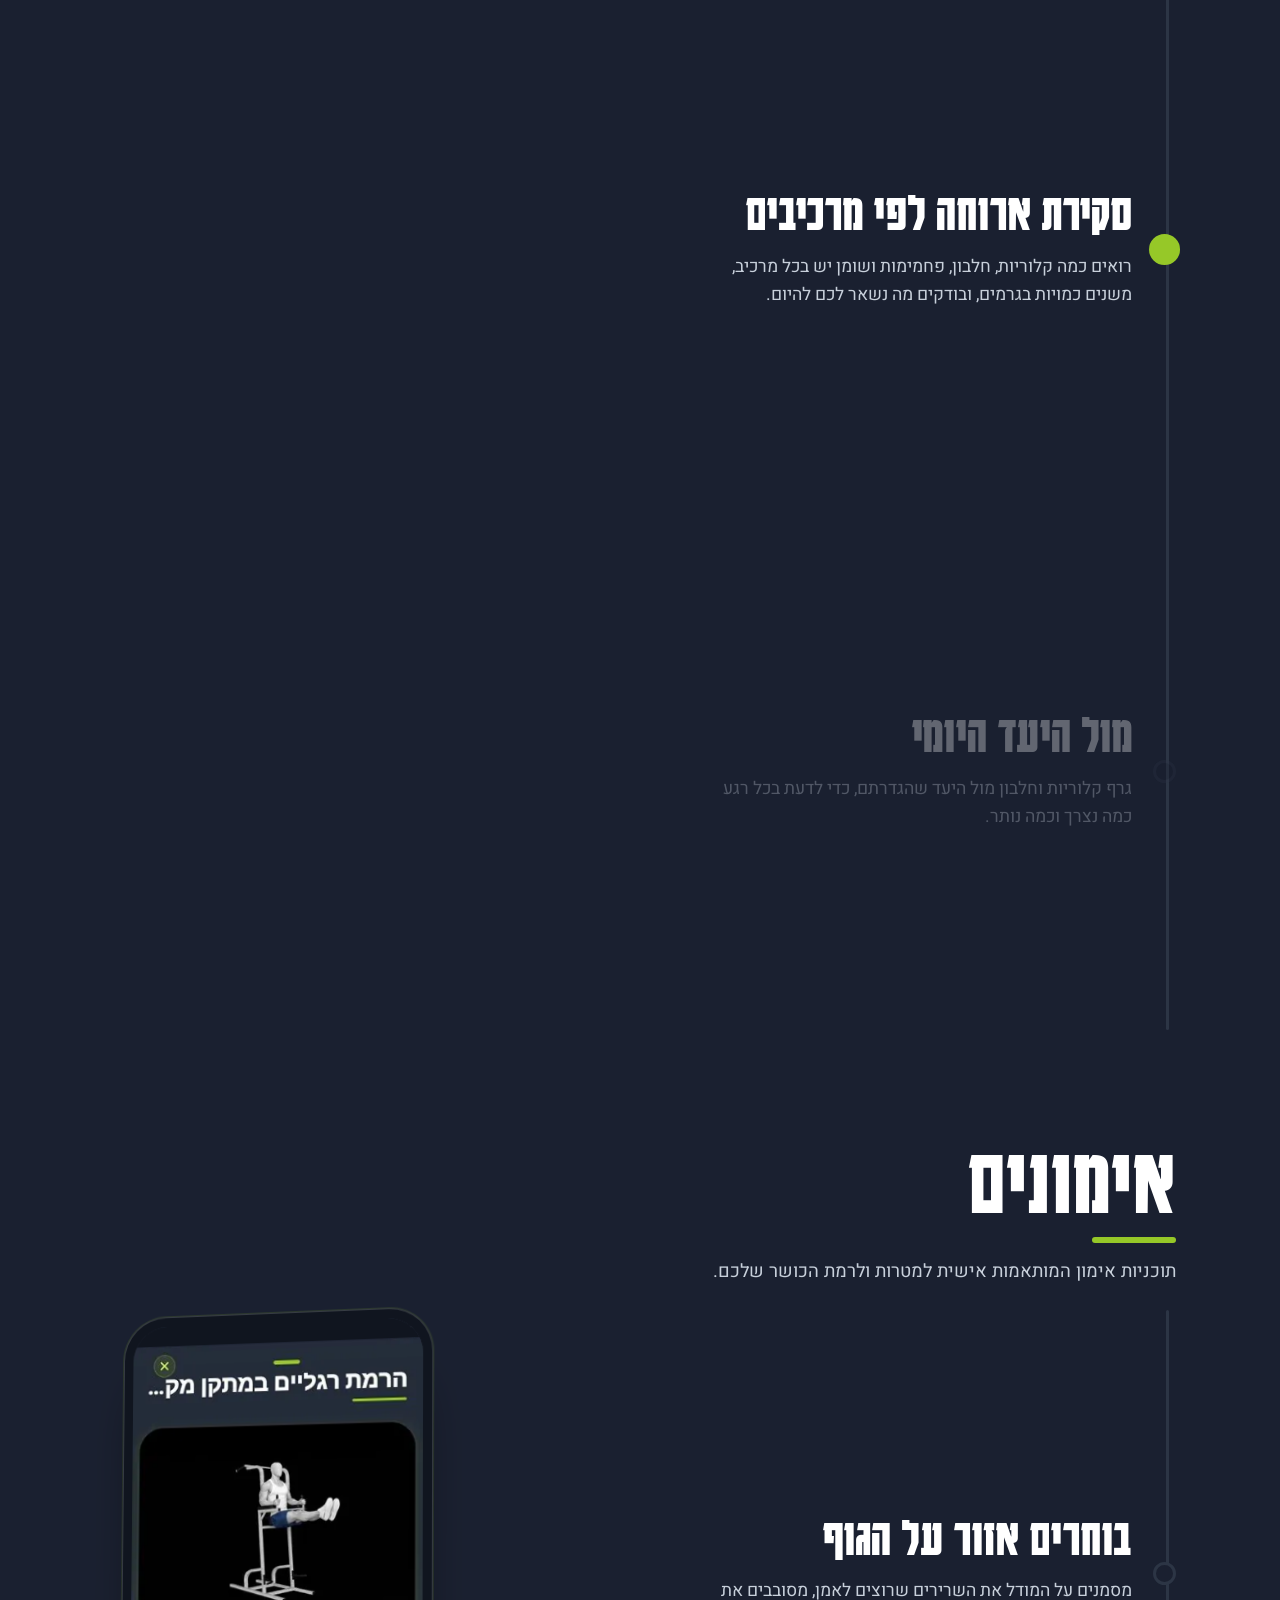
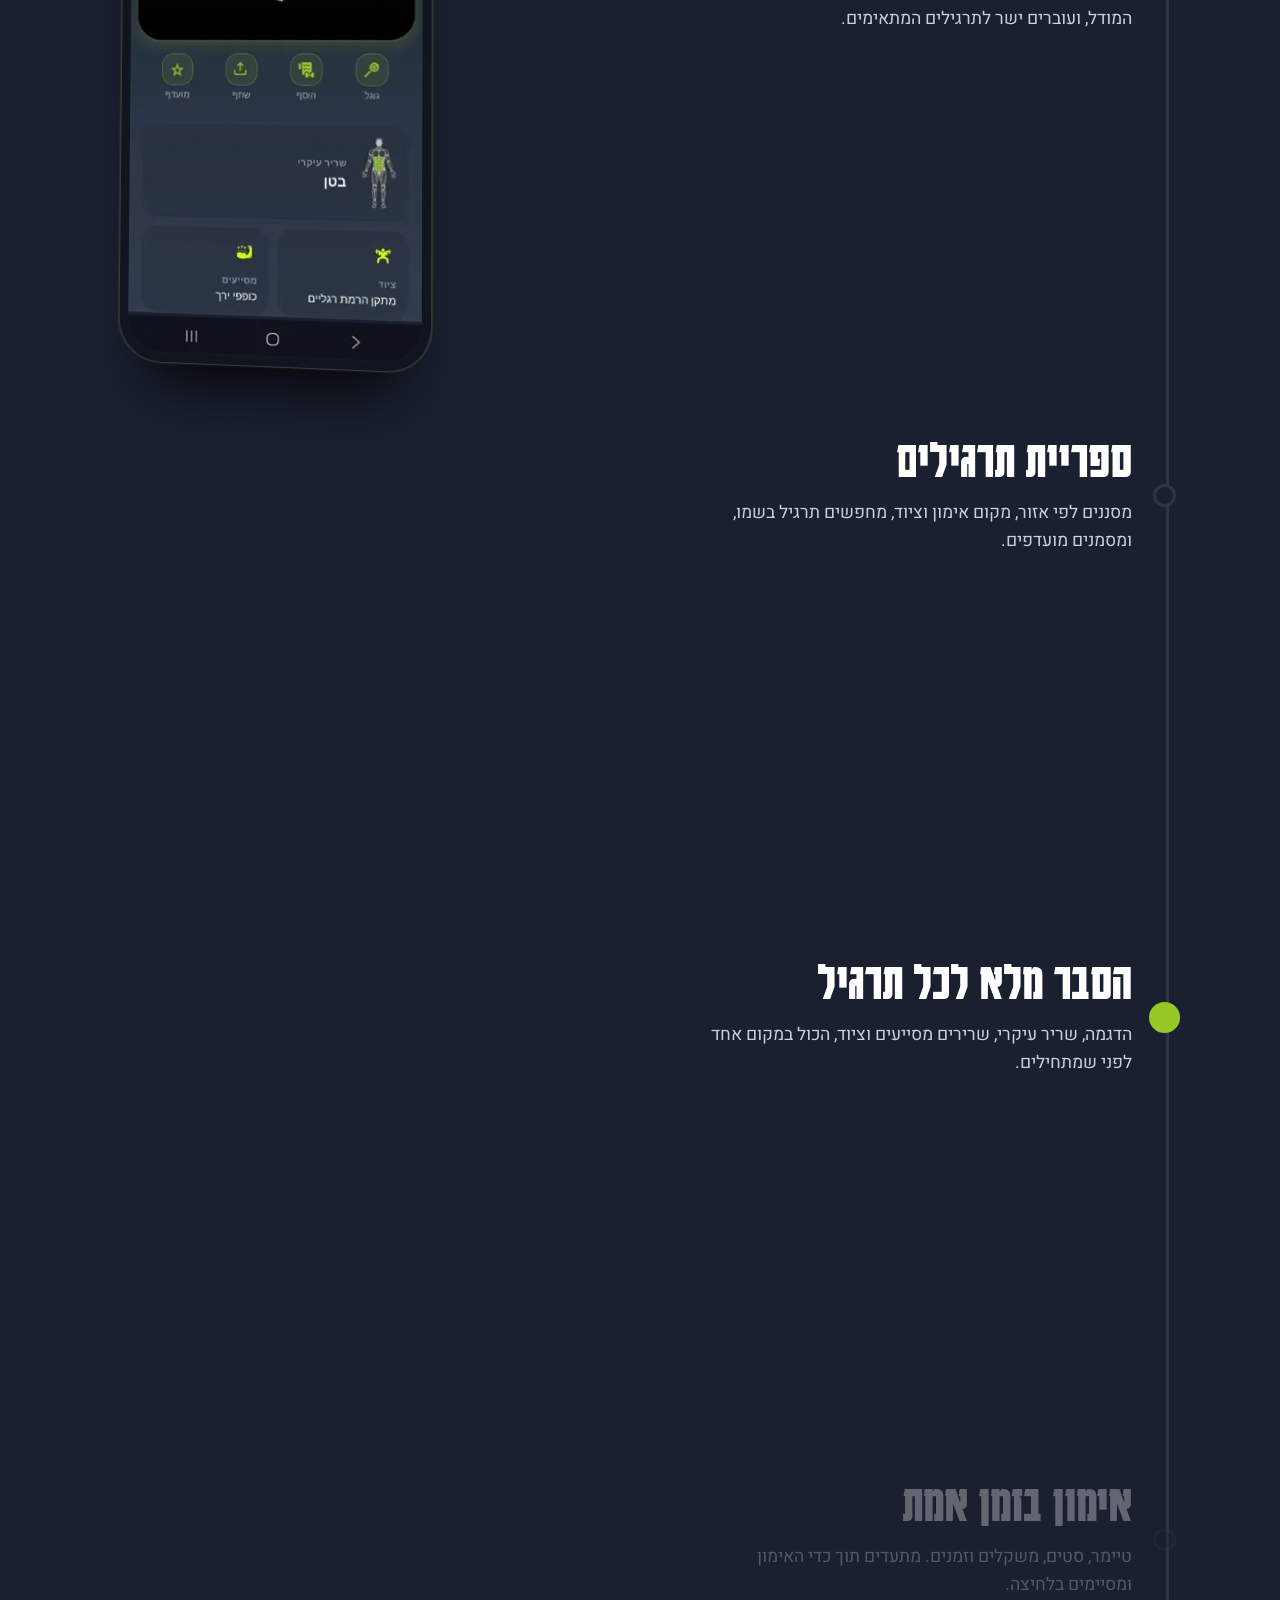
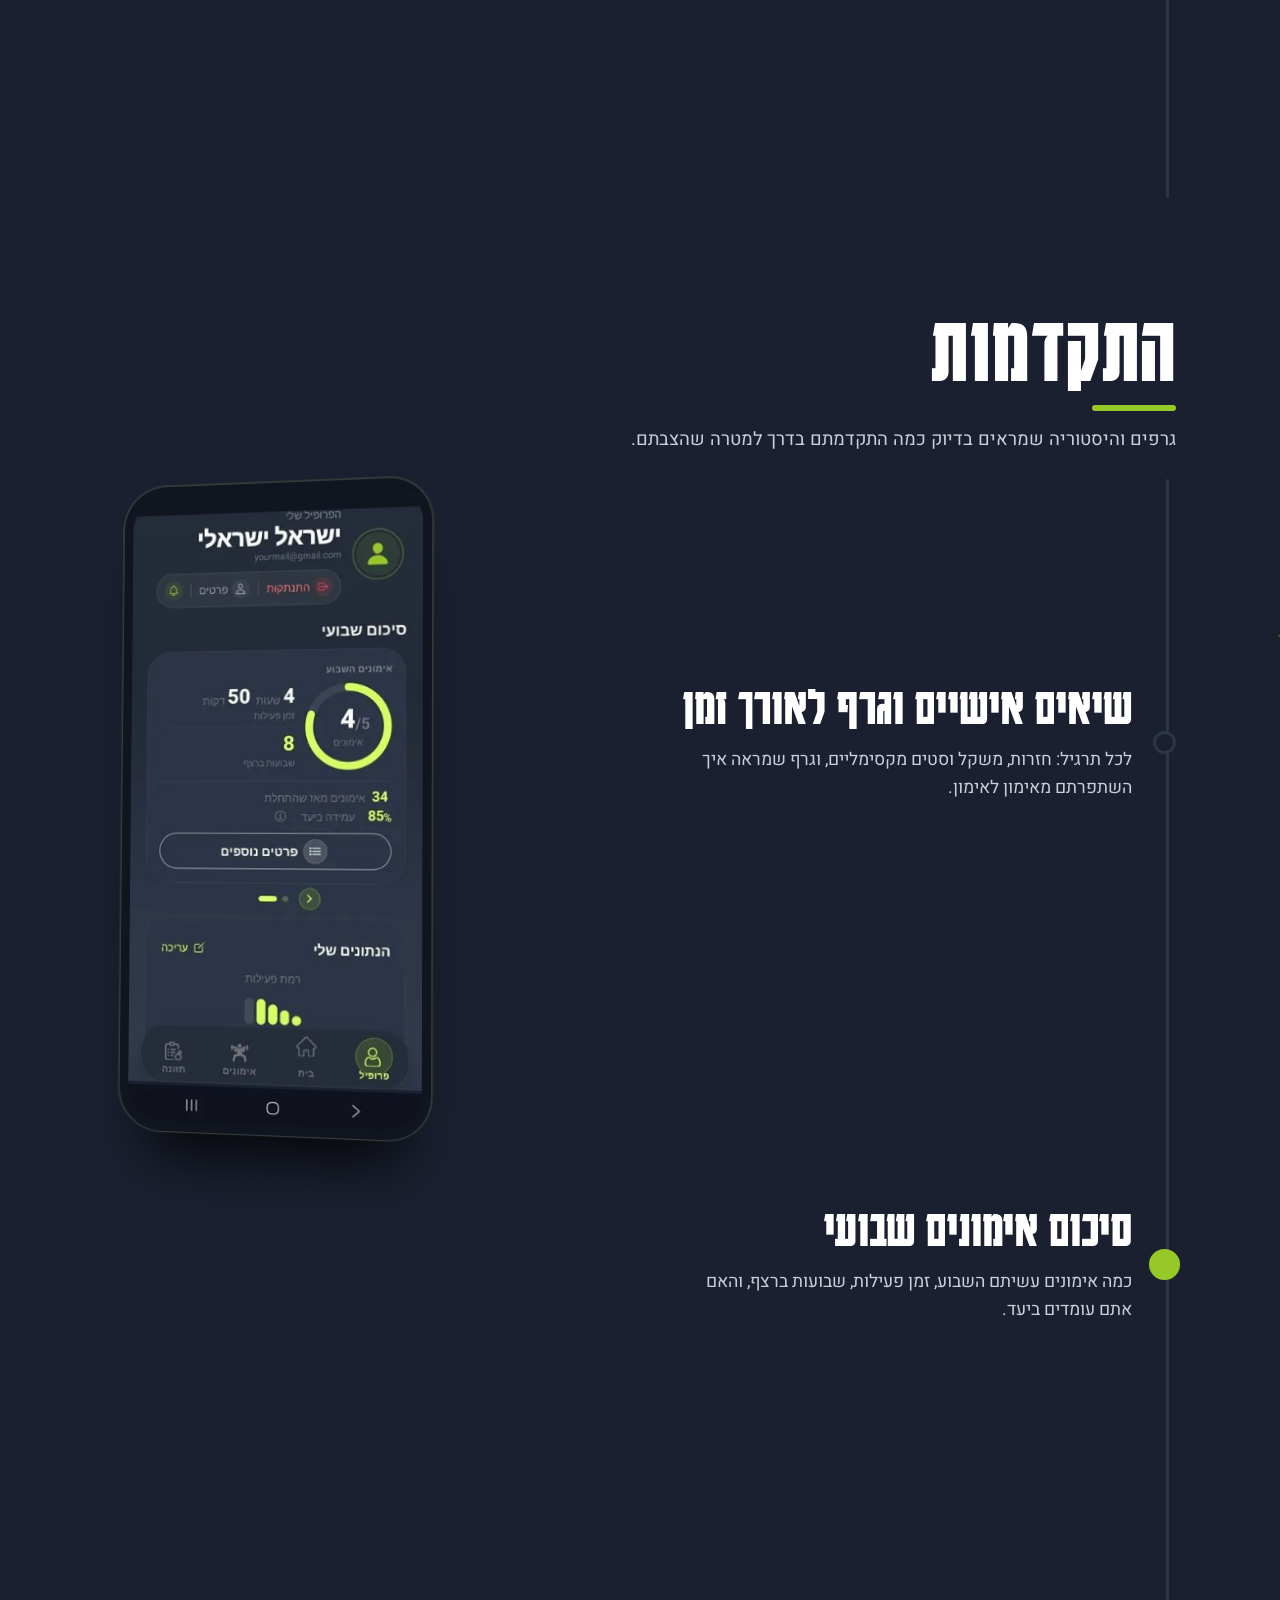
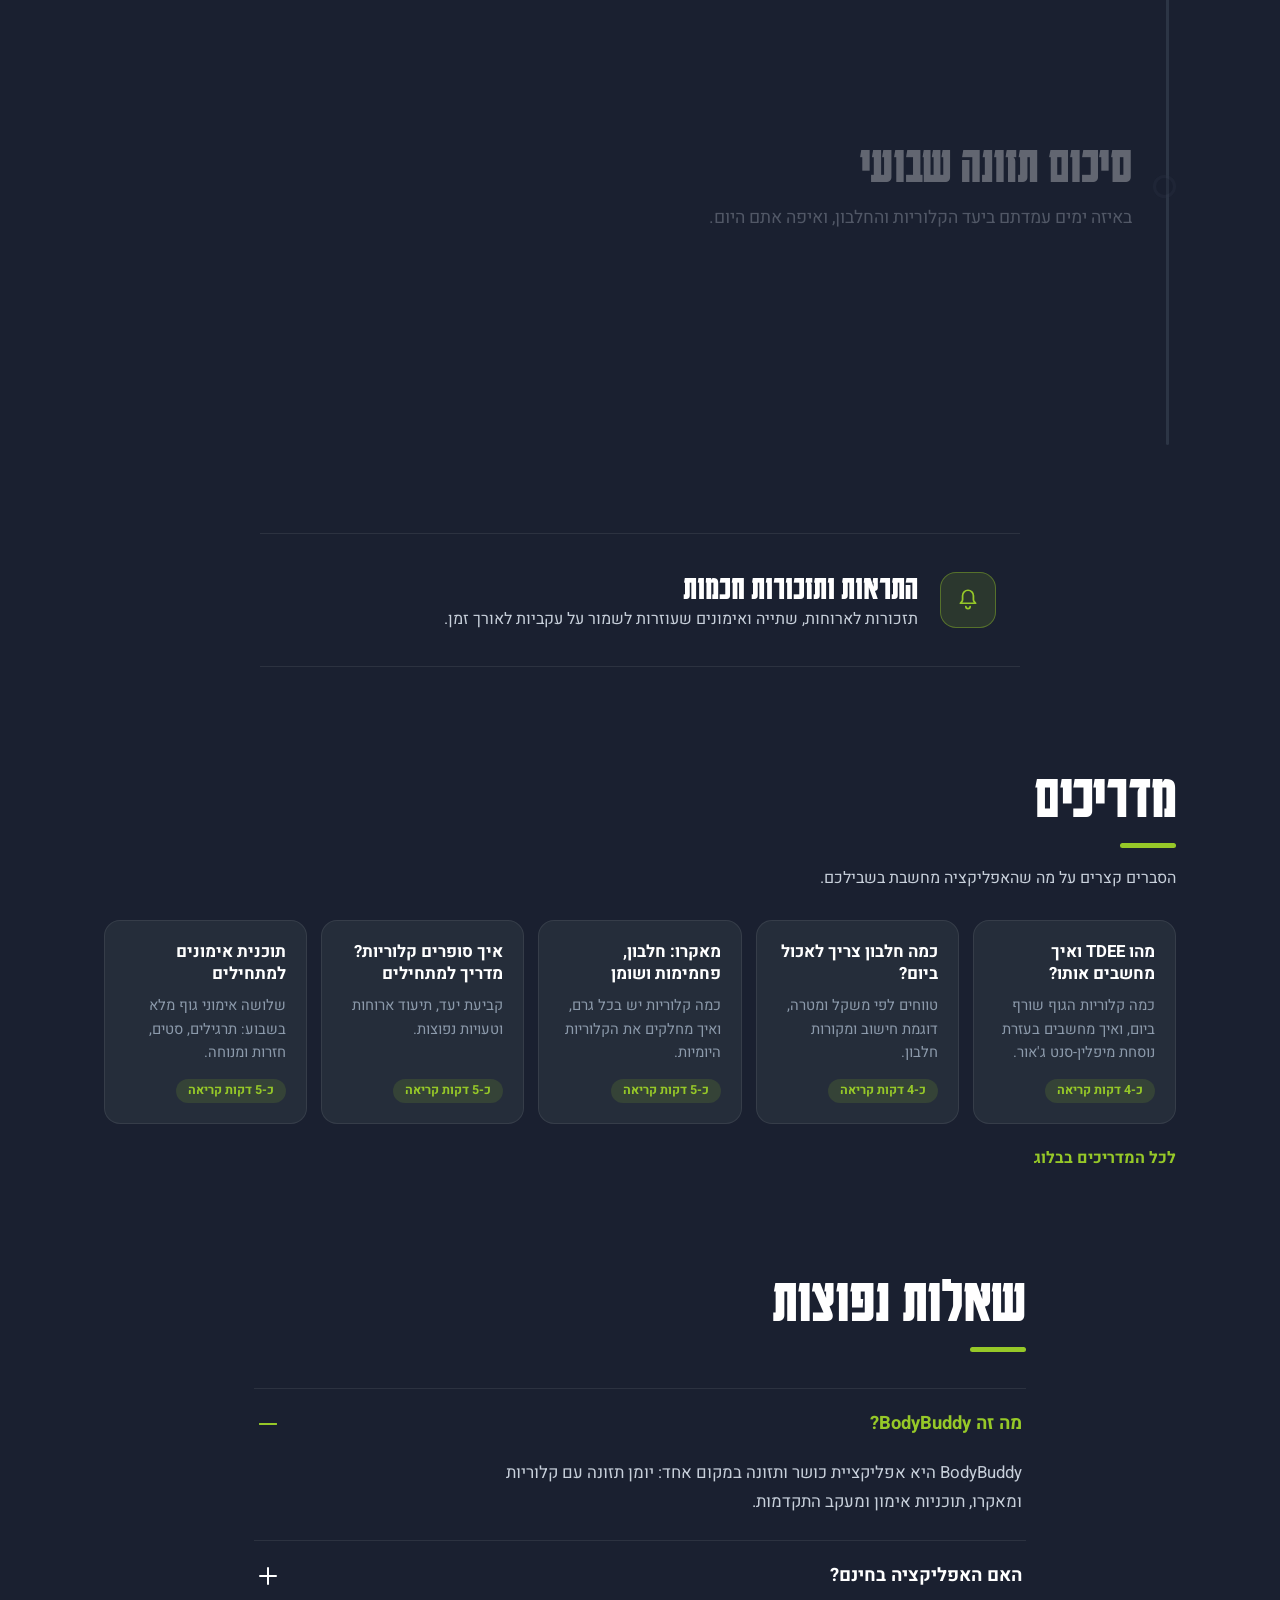
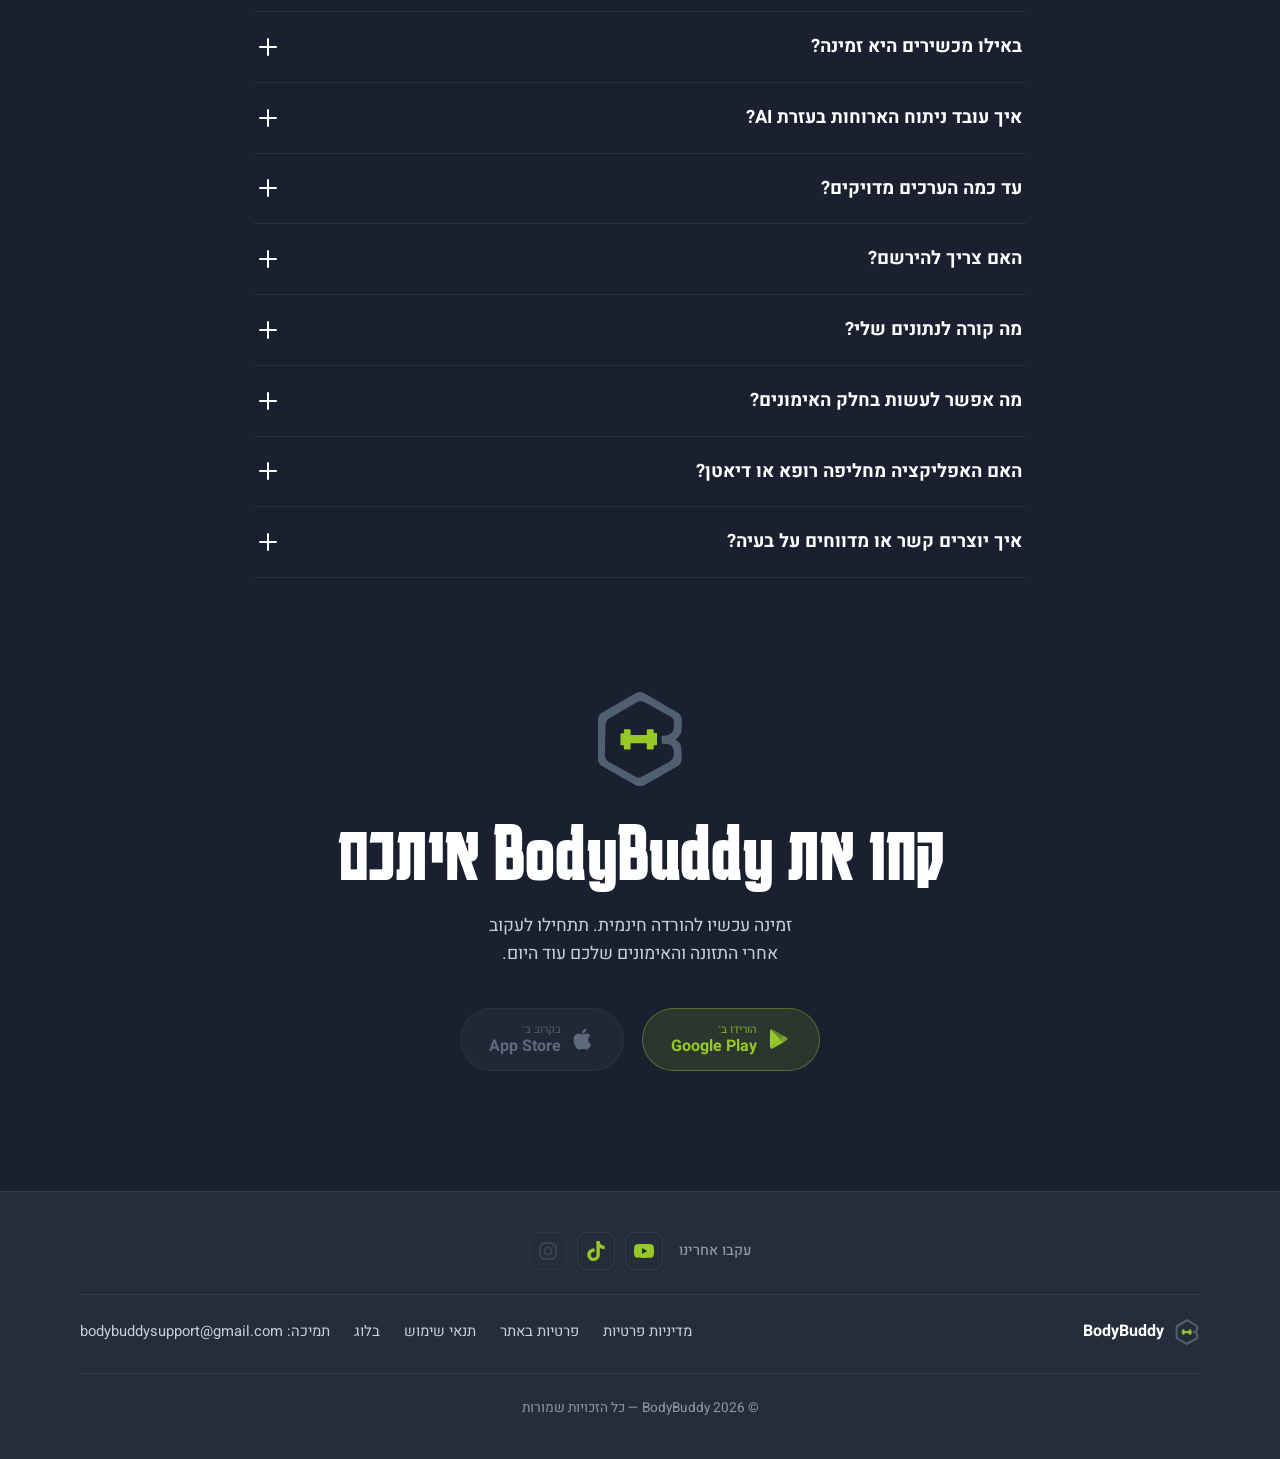
==== commit 5a27ee57: "perf(mobile): 300px wall variants with srcset, lazy-load off-screen wall images; org alternateName, " ====
--- a/index.html
+++ b/index.html
@@ -7,6 +7,7 @@
 <meta name="viewport" content="width=device-width, initial-scale=1.0">
 <title>BodyBuddy — תזונה, אימונים והתקדמות במקום אחד</title>
 <meta name="description" content="BodyBuddy היא אפליקציית כושר ותזונה: יומן תזונה חכם, ניתוח ארוחות ב-AI, תוכניות אימונים אישיות ומעקב התקדמות.">
+<meta name="author" content="BodyBuddy">
 <meta name="theme-color" content="#1a2030">
 <link rel="canonical" href="https://bodybuddy.fitness/">
 <meta name="robots" content="index, follow, max-image-preview:large">
@@ -55,6 +56,7 @@
       "@type": "Organization",
       "@id": "https://bodybuddy.fitness/#organization",
       "name": "BodyBuddy",
+      "alternateName": "בודי באדי",
       "url": "https://bodybuddy.fitness/",
       "logo": "https://bodybuddy.fitness/images/favicon-512.png",
       "email": "bodybuddysupport@gmail.com",
@@ -205,28 +207,28 @@
     <div class="wall" aria-hidden="true">
       <div class="wall-cols">
         <div class="col col-a"><div class="col-track">
-          <img src="images/screens/w360/body-map.webp" alt="" width="360" height="772" fetchpriority="high">
-          <img src="images/screens/w360/diary.webp" alt="" width="360" height="772" fetchpriority="high">
-          <img src="images/screens/w360/exercise-history.webp" alt="" width="360" height="772" decoding="async" fetchpriority="low">
-          <img src="images/screens/w360/ai-scan.webp" alt="" width="360" height="772" decoding="async" fetchpriority="low">
-          <img src="images/screens/w360/profile-workouts.webp" alt="" width="360" height="772" decoding="async" fetchpriority="low">
-          <img src="images/screens/w360/food-search.webp" alt="" width="360" height="772" decoding="async" fetchpriority="low">
+          <img src="images/screens/w360/body-map.webp" srcset="images/screens/w300/body-map.webp 300w, images/screens/w360/body-map.webp 360w" sizes="(max-width: 640px) 42vw, (max-width: 789px) 150px, (max-width: 1315px) 19vw, 250px" alt="" width="360" height="772" fetchpriority="high">
+          <img src="images/screens/w360/diary.webp" srcset="images/screens/w300/diary.webp 300w, images/screens/w360/diary.webp 360w" sizes="(max-width: 640px) 42vw, (max-width: 789px) 150px, (max-width: 1315px) 19vw, 250px" alt="" width="360" height="772" fetchpriority="high">
+          <img src="images/screens/w360/exercise-history.webp" srcset="images/screens/w300/exercise-history.webp 300w, images/screens/w360/exercise-history.webp 360w" sizes="(max-width: 640px) 42vw, (max-width: 789px) 150px, (max-width: 1315px) 19vw, 250px" alt="" width="360" height="772" loading="lazy" decoding="async">
+          <img src="images/screens/w360/ai-scan.webp" srcset="images/screens/w300/ai-scan.webp 300w, images/screens/w360/ai-scan.webp 360w" sizes="(max-width: 640px) 42vw, (max-width: 789px) 150px, (max-width: 1315px) 19vw, 250px" alt="" width="360" height="772" loading="lazy" decoding="async">
+          <img src="images/screens/w360/profile-workouts.webp" srcset="images/screens/w300/profile-workouts.webp 300w, images/screens/w360/profile-workouts.webp 360w" sizes="(max-width: 640px) 42vw, (max-width: 789px) 150px, (max-width: 1315px) 19vw, 250px" alt="" width="360" height="772" loading="lazy" decoding="async">
+          <img src="images/screens/w360/food-search.webp" srcset="images/screens/w300/food-search.webp 300w, images/screens/w360/food-search.webp 360w" sizes="(max-width: 640px) 42vw, (max-width: 789px) 150px, (max-width: 1315px) 19vw, 250px" alt="" width="360" height="772" loading="lazy" decoding="async">
         </div></div>
         <div class="col col-b"><div class="col-track">
-          <img src="images/screens/w360/workout-session.webp" alt="" width="360" height="772" fetchpriority="high">
-          <img src="images/screens/w360/meal-review.webp" alt="" width="360" height="772" fetchpriority="high">
-          <img src="images/screens/w360/exercises-list.webp" alt="" width="360" height="772" decoding="async" fetchpriority="low">
-          <img src="images/screens/w360/nutrition-calories.webp" alt="" width="360" height="772" decoding="async" fetchpriority="low">
-          <img src="images/screens/w360/workouts-list.webp" alt="" width="360" height="772" decoding="async" fetchpriority="low">
-          <img src="images/screens/w360/food-detail.webp" alt="" width="360" height="772" decoding="async" fetchpriority="low">
+          <img src="images/screens/w360/workout-session.webp" srcset="images/screens/w300/workout-session.webp 300w, images/screens/w360/workout-session.webp 360w" sizes="(max-width: 640px) 42vw, (max-width: 789px) 150px, (max-width: 1315px) 19vw, 250px" alt="" width="360" height="772" fetchpriority="high">
+          <img src="images/screens/w360/meal-review.webp" srcset="images/screens/w300/meal-review.webp 300w, images/screens/w360/meal-review.webp 360w" sizes="(max-width: 640px) 42vw, (max-width: 789px) 150px, (max-width: 1315px) 19vw, 250px" alt="" width="360" height="772" fetchpriority="high">
+          <img src="images/screens/w360/exercises-list.webp" srcset="images/screens/w300/exercises-list.webp 300w, images/screens/w360/exercises-list.webp 360w" sizes="(max-width: 640px) 42vw, (max-width: 789px) 150px, (max-width: 1315px) 19vw, 250px" alt="" width="360" height="772" loading="lazy" decoding="async">
+          <img src="images/screens/w360/nutrition-calories.webp" srcset="images/screens/w300/nutrition-calories.webp 300w, images/screens/w360/nutrition-calories.webp 360w" sizes="(max-width: 640px) 42vw, (max-width: 789px) 150px, (max-width: 1315px) 19vw, 250px" alt="" width="360" height="772" loading="lazy" decoding="async">
+          <img src="images/screens/w360/workouts-list.webp" srcset="images/screens/w300/workouts-list.webp 300w, images/screens/w360/workouts-list.webp 360w" sizes="(max-width: 640px) 42vw, (max-width: 789px) 150px, (max-width: 1315px) 19vw, 250px" alt="" width="360" height="772" loading="lazy" decoding="async">
+          <img src="images/screens/w360/food-detail.webp" srcset="images/screens/w300/food-detail.webp 300w, images/screens/w360/food-detail.webp 360w" sizes="(max-width: 640px) 42vw, (max-width: 789px) 150px, (max-width: 1315px) 19vw, 250px" alt="" width="360" height="772" loading="lazy" decoding="async">
         </div></div>
         <div class="col col-c"><div class="col-track">
-          <img src="images/screens/w360/exercise-detail.webp" alt="" width="360" height="772" decoding="async">
-          <img src="images/screens/w360/ai-analyzing.webp" alt="" width="360" height="772" decoding="async">
-          <img src="images/screens/w360/profile-nutrition.webp" alt="" width="360" height="772" decoding="async" fetchpriority="low">
-          <img src="images/screens/w360/my-meals.webp" alt="" width="360" height="772" decoding="async" fetchpriority="low">
-          <img src="images/screens/w360/nutrition-protein.webp" alt="" width="360" height="772" decoding="async" fetchpriority="low">
-          <img src="images/screens/w360/my-foods.webp" alt="" width="360" height="772" decoding="async" fetchpriority="low">
+          <img src="images/screens/w360/exercise-detail.webp" srcset="images/screens/w300/exercise-detail.webp 300w, images/screens/w360/exercise-detail.webp 360w" sizes="(max-width: 640px) 42vw, (max-width: 789px) 150px, (max-width: 1315px) 19vw, 250px" alt="" width="360" height="772" loading="lazy" decoding="async">
+          <img src="images/screens/w360/ai-analyzing.webp" srcset="images/screens/w300/ai-analyzing.webp 300w, images/screens/w360/ai-analyzing.webp 360w" sizes="(max-width: 640px) 42vw, (max-width: 789px) 150px, (max-width: 1315px) 19vw, 250px" alt="" width="360" height="772" loading="lazy" decoding="async">
+          <img src="images/screens/w360/profile-nutrition.webp" srcset="images/screens/w300/profile-nutrition.webp 300w, images/screens/w360/profile-nutrition.webp 360w" sizes="(max-width: 640px) 42vw, (max-width: 789px) 150px, (max-width: 1315px) 19vw, 250px" alt="" width="360" height="772" loading="lazy" decoding="async">
+          <img src="images/screens/w360/my-meals.webp" srcset="images/screens/w300/my-meals.webp 300w, images/screens/w360/my-meals.webp 360w" sizes="(max-width: 640px) 42vw, (max-width: 789px) 150px, (max-width: 1315px) 19vw, 250px" alt="" width="360" height="772" loading="lazy" decoding="async">
+          <img src="images/screens/w360/nutrition-protein.webp" srcset="images/screens/w300/nutrition-protein.webp 300w, images/screens/w360/nutrition-protein.webp 360w" sizes="(max-width: 640px) 42vw, (max-width: 789px) 150px, (max-width: 1315px) 19vw, 250px" alt="" width="360" height="772" loading="lazy" decoding="async">
+          <img src="images/screens/w360/my-foods.webp" srcset="images/screens/w300/my-foods.webp 300w, images/screens/w360/my-foods.webp 360w" sizes="(max-width: 640px) 42vw, (max-width: 789px) 150px, (max-width: 1315px) 19vw, 250px" alt="" width="360" height="772" loading="lazy" decoding="async">
         </div></div>
       </div>
       <div class="wall-scrim"></div>
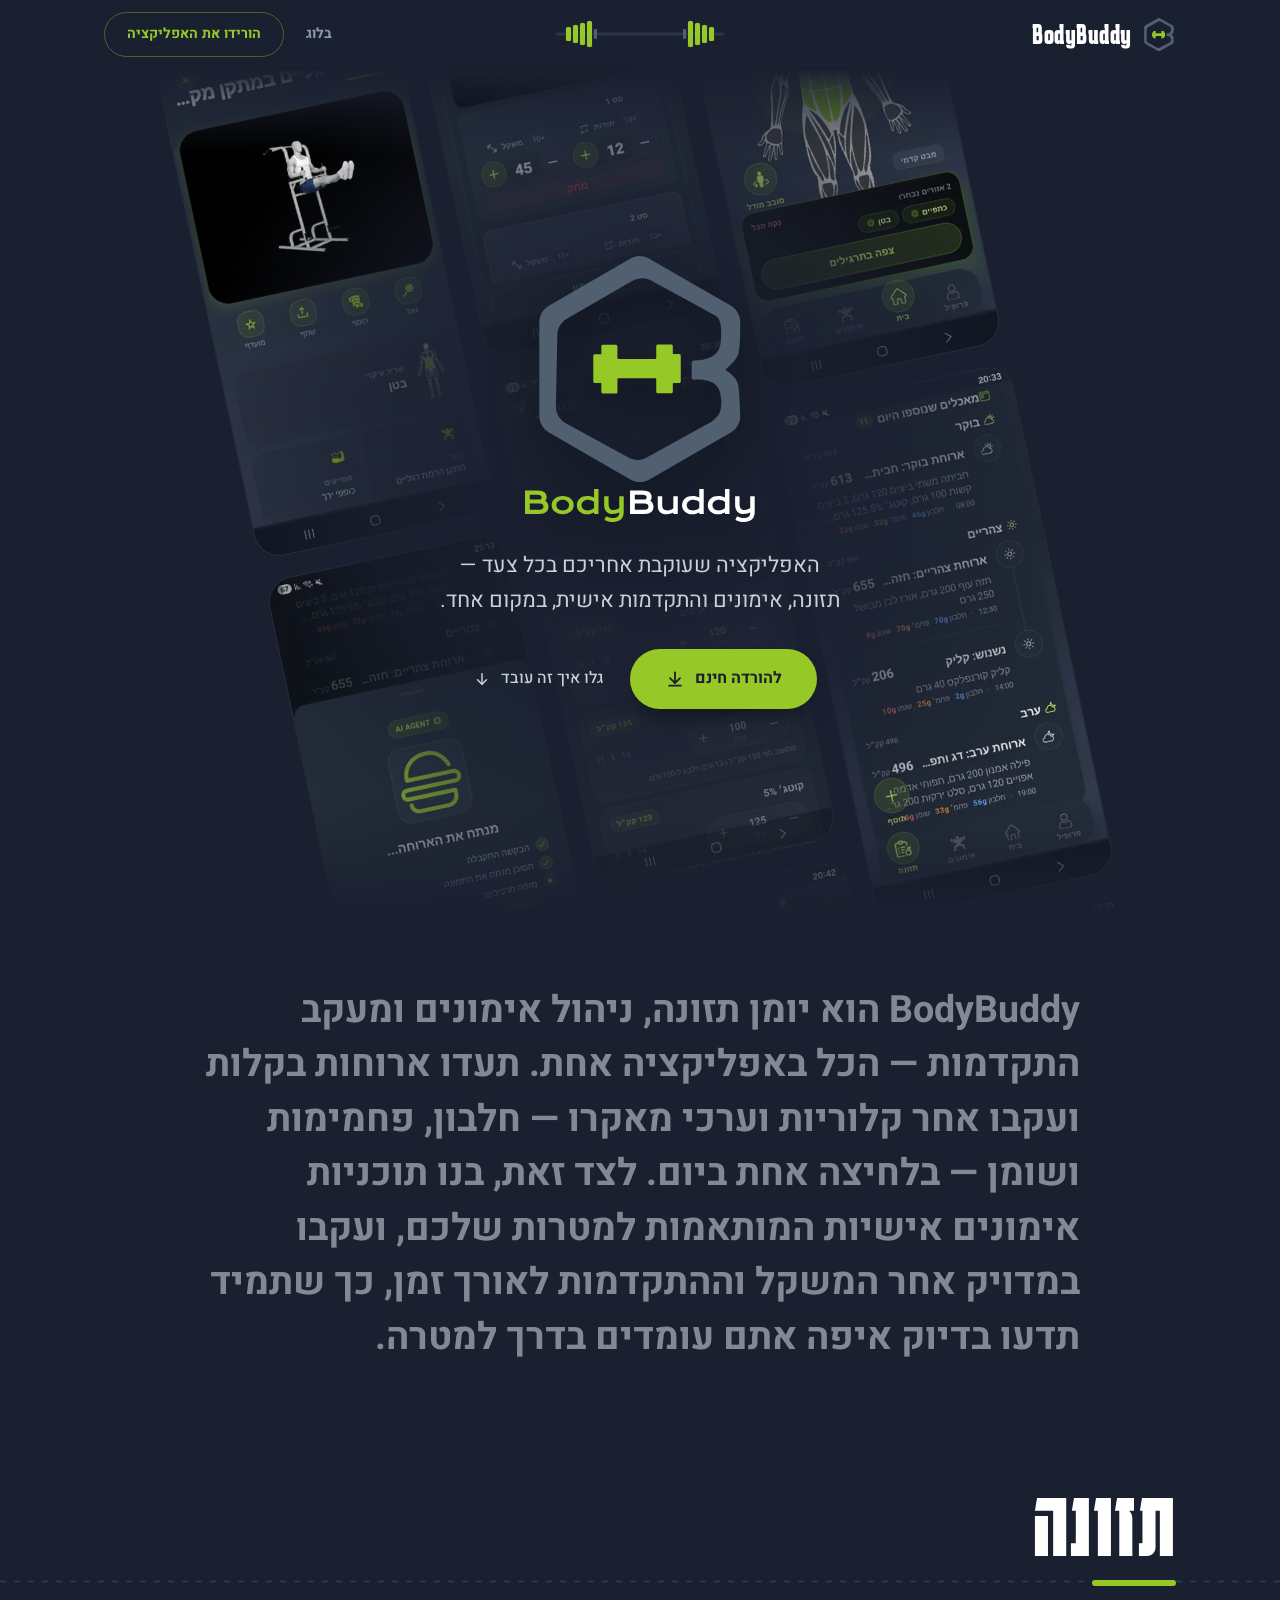
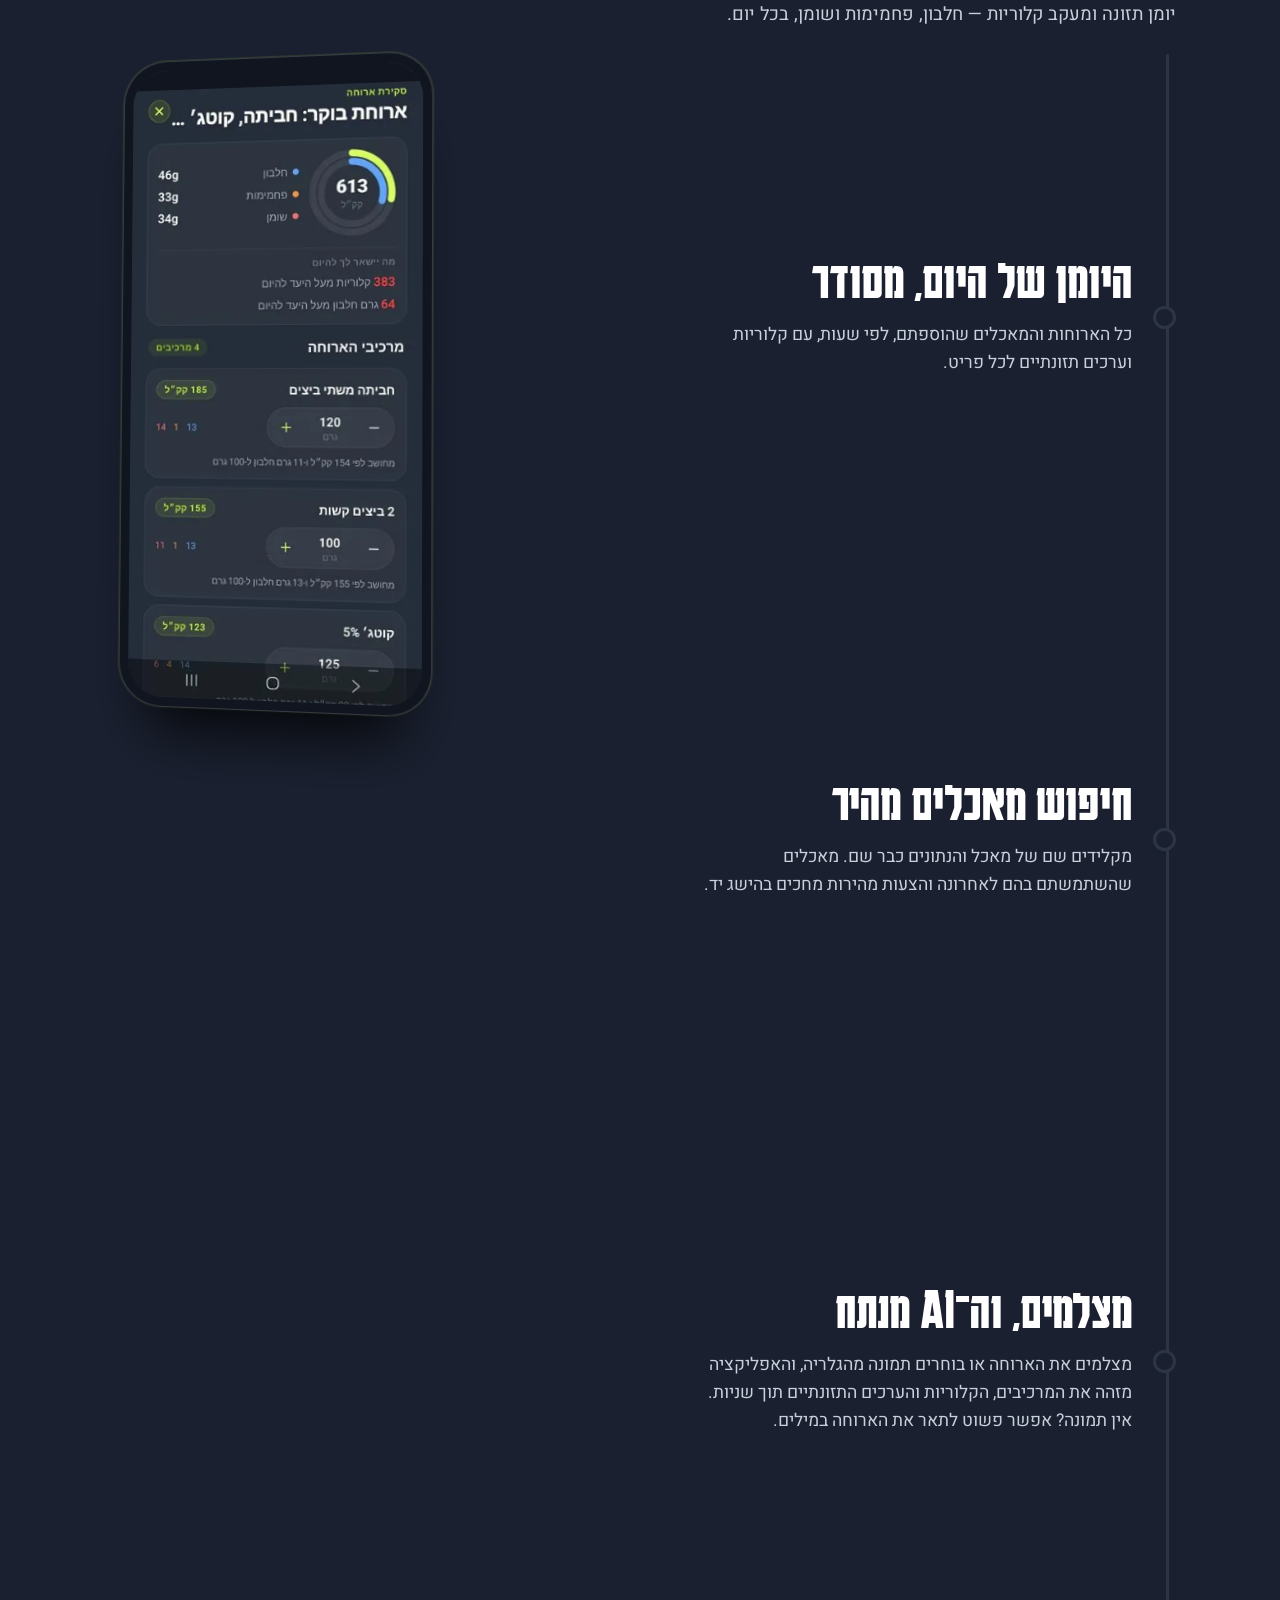
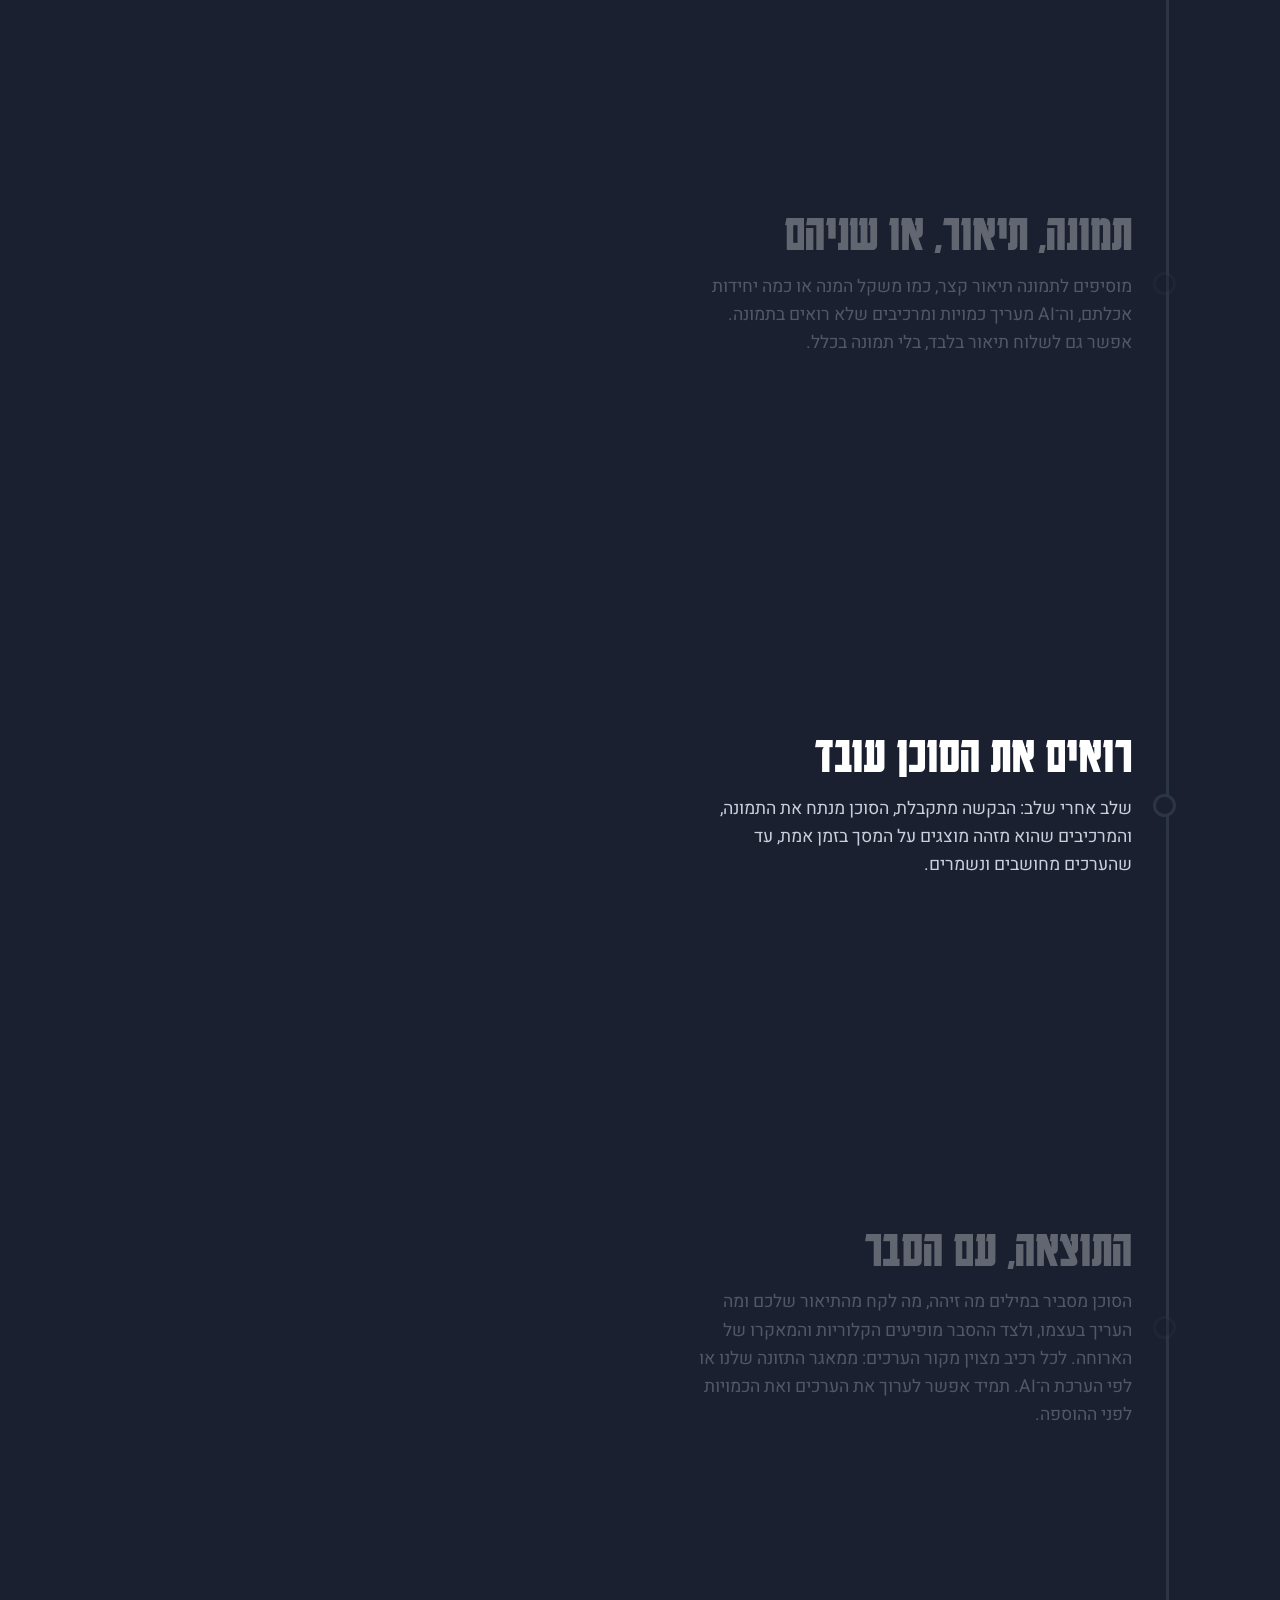
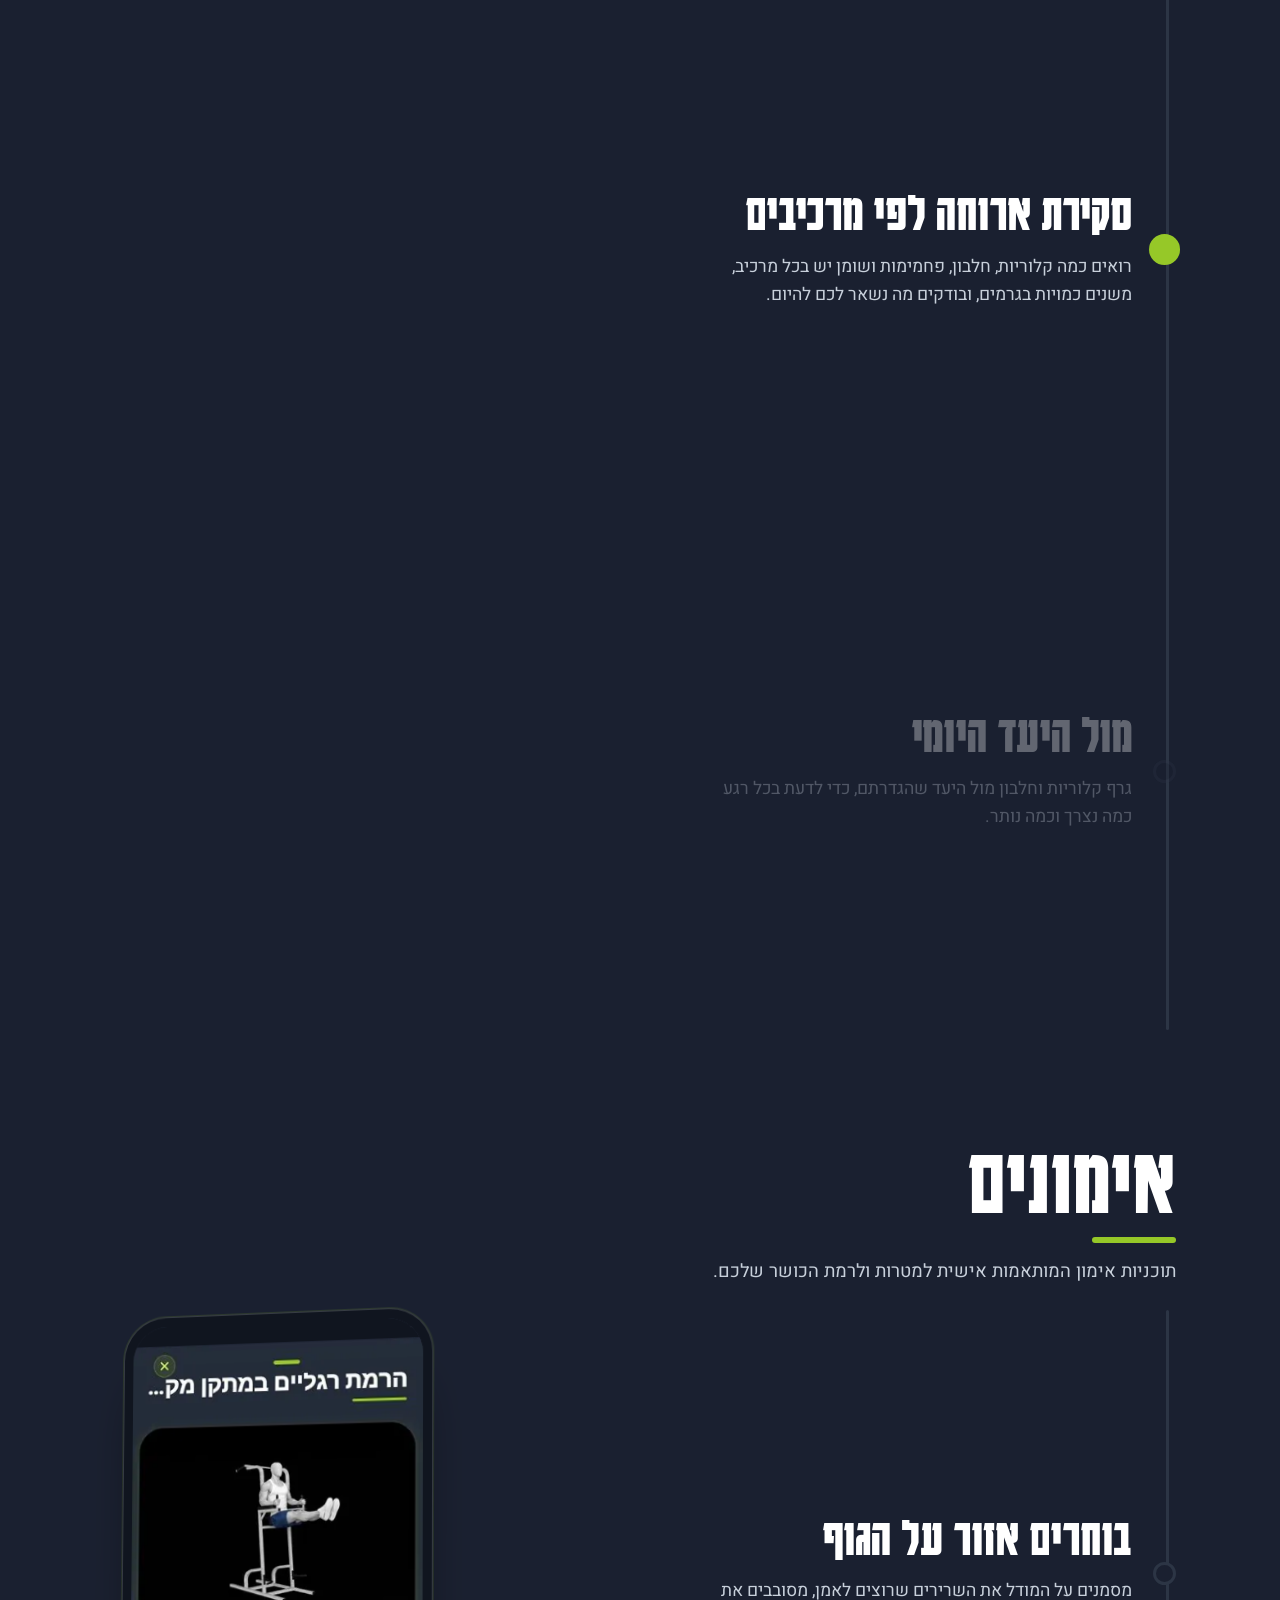
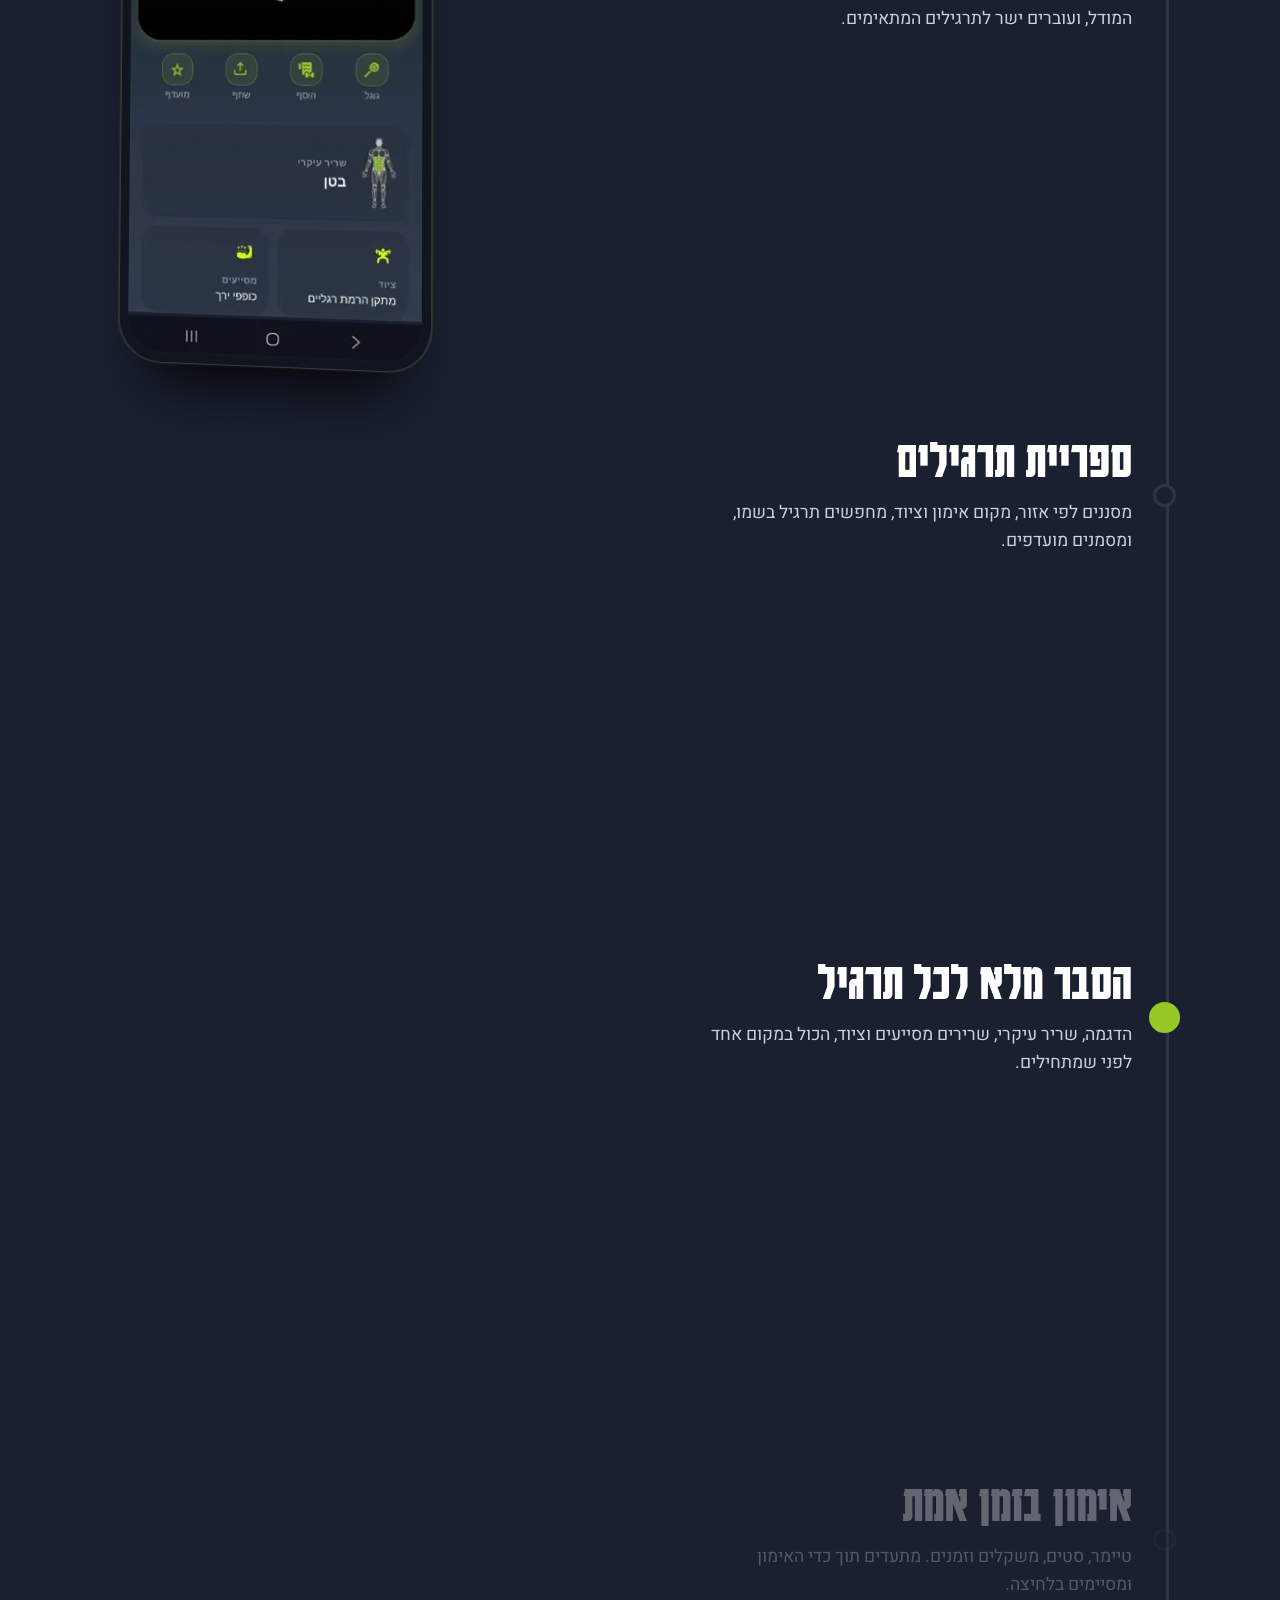
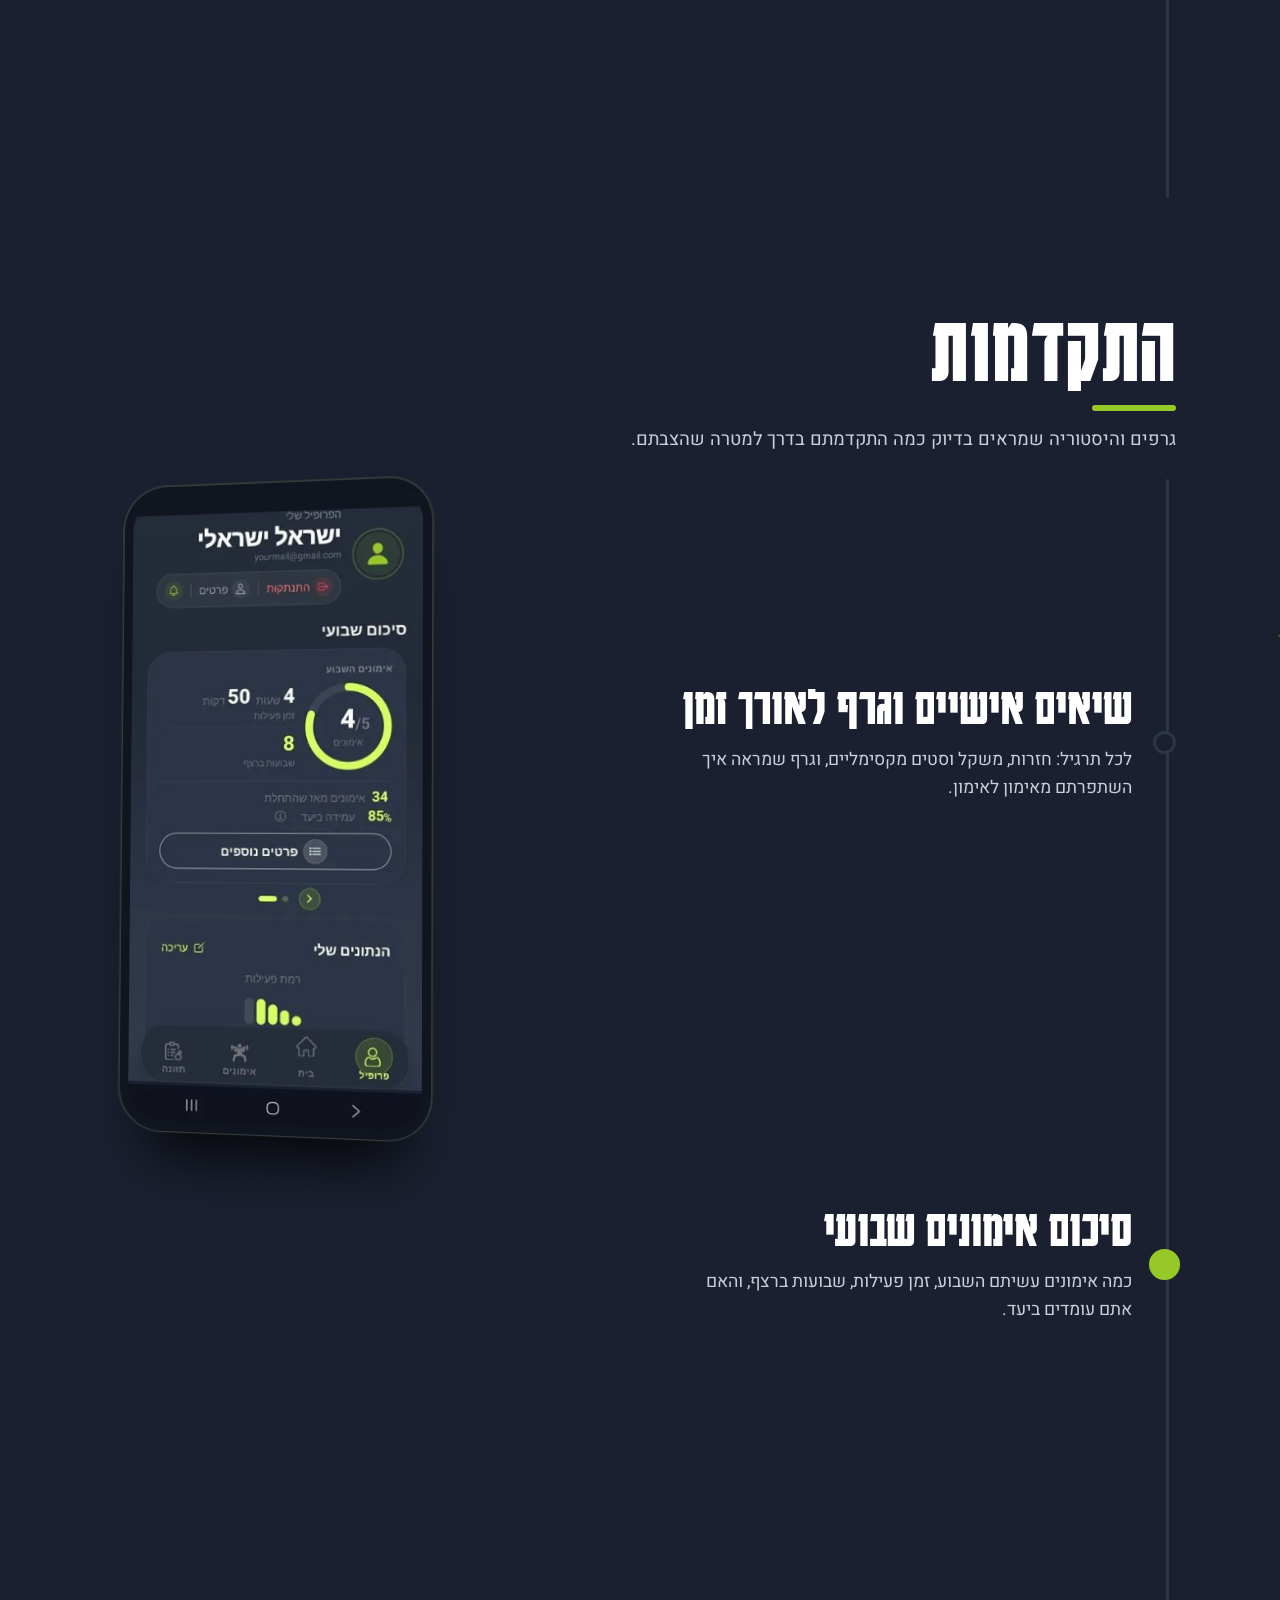
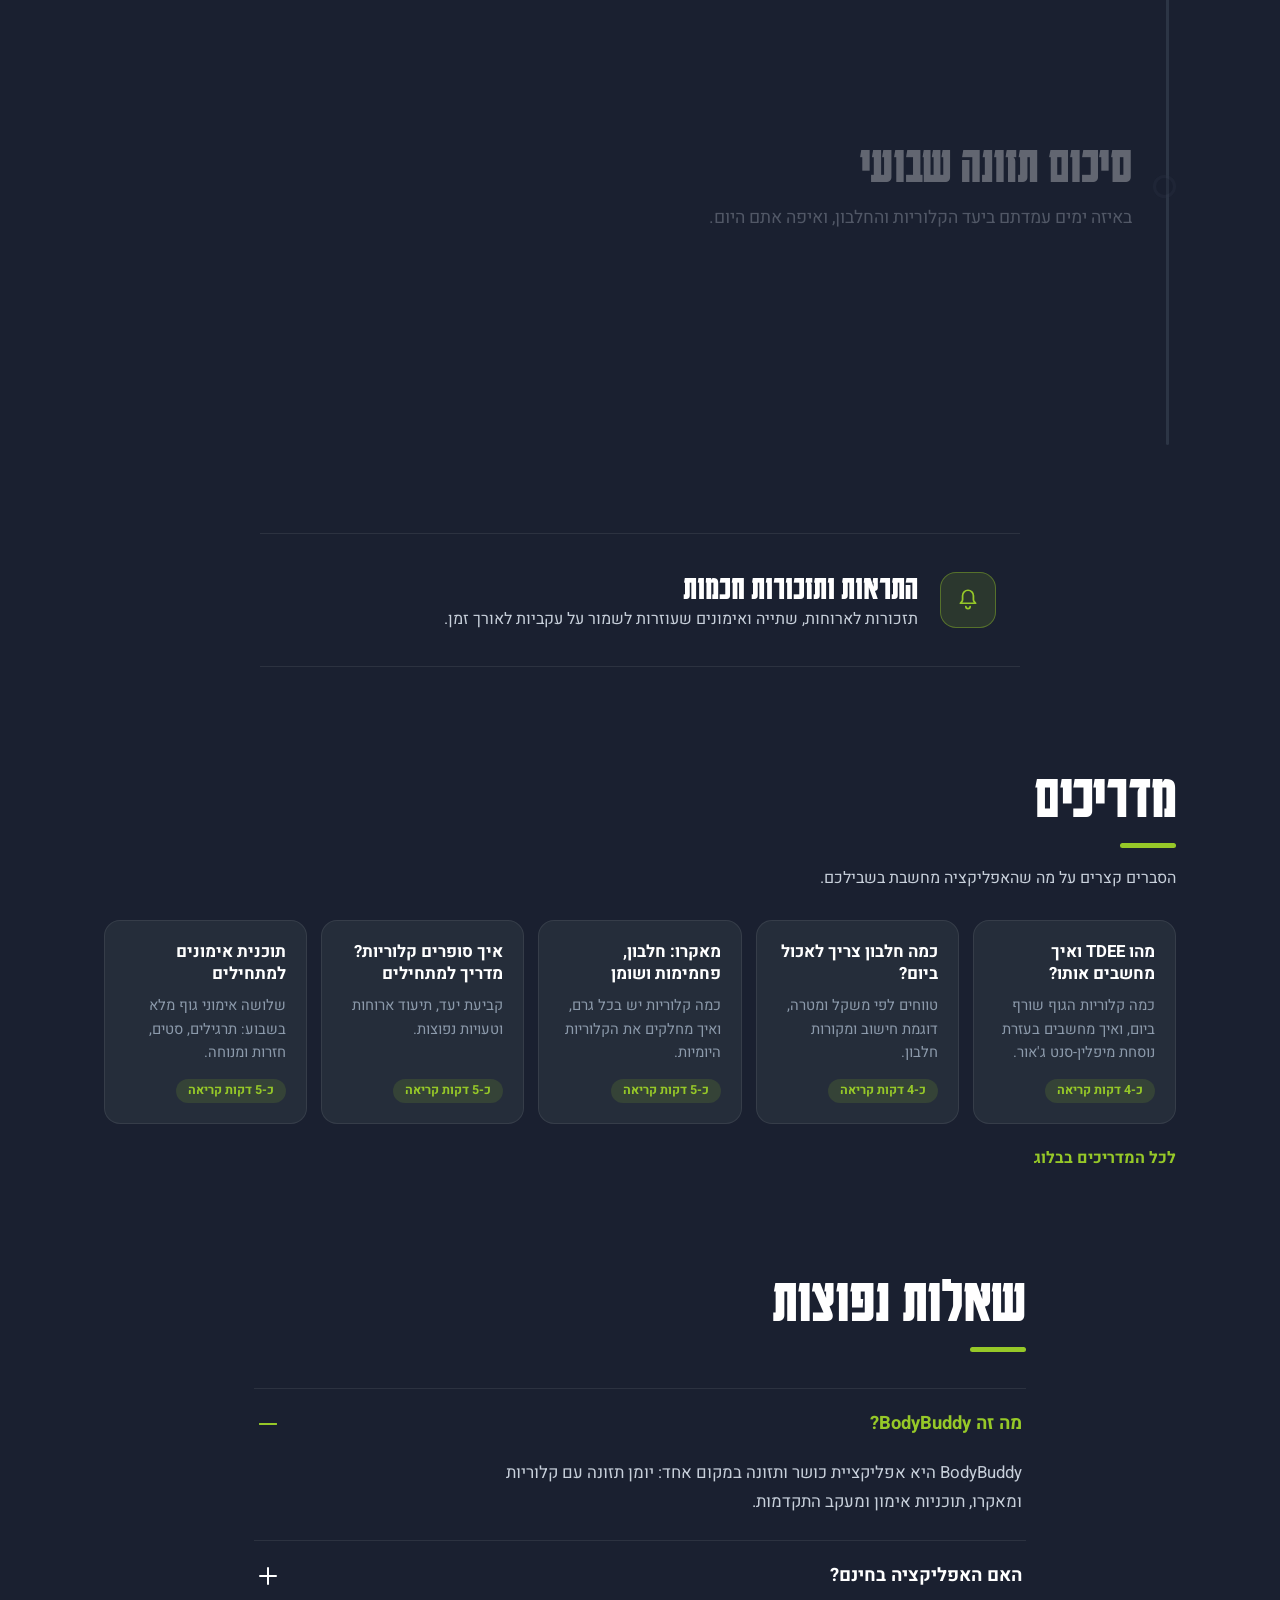
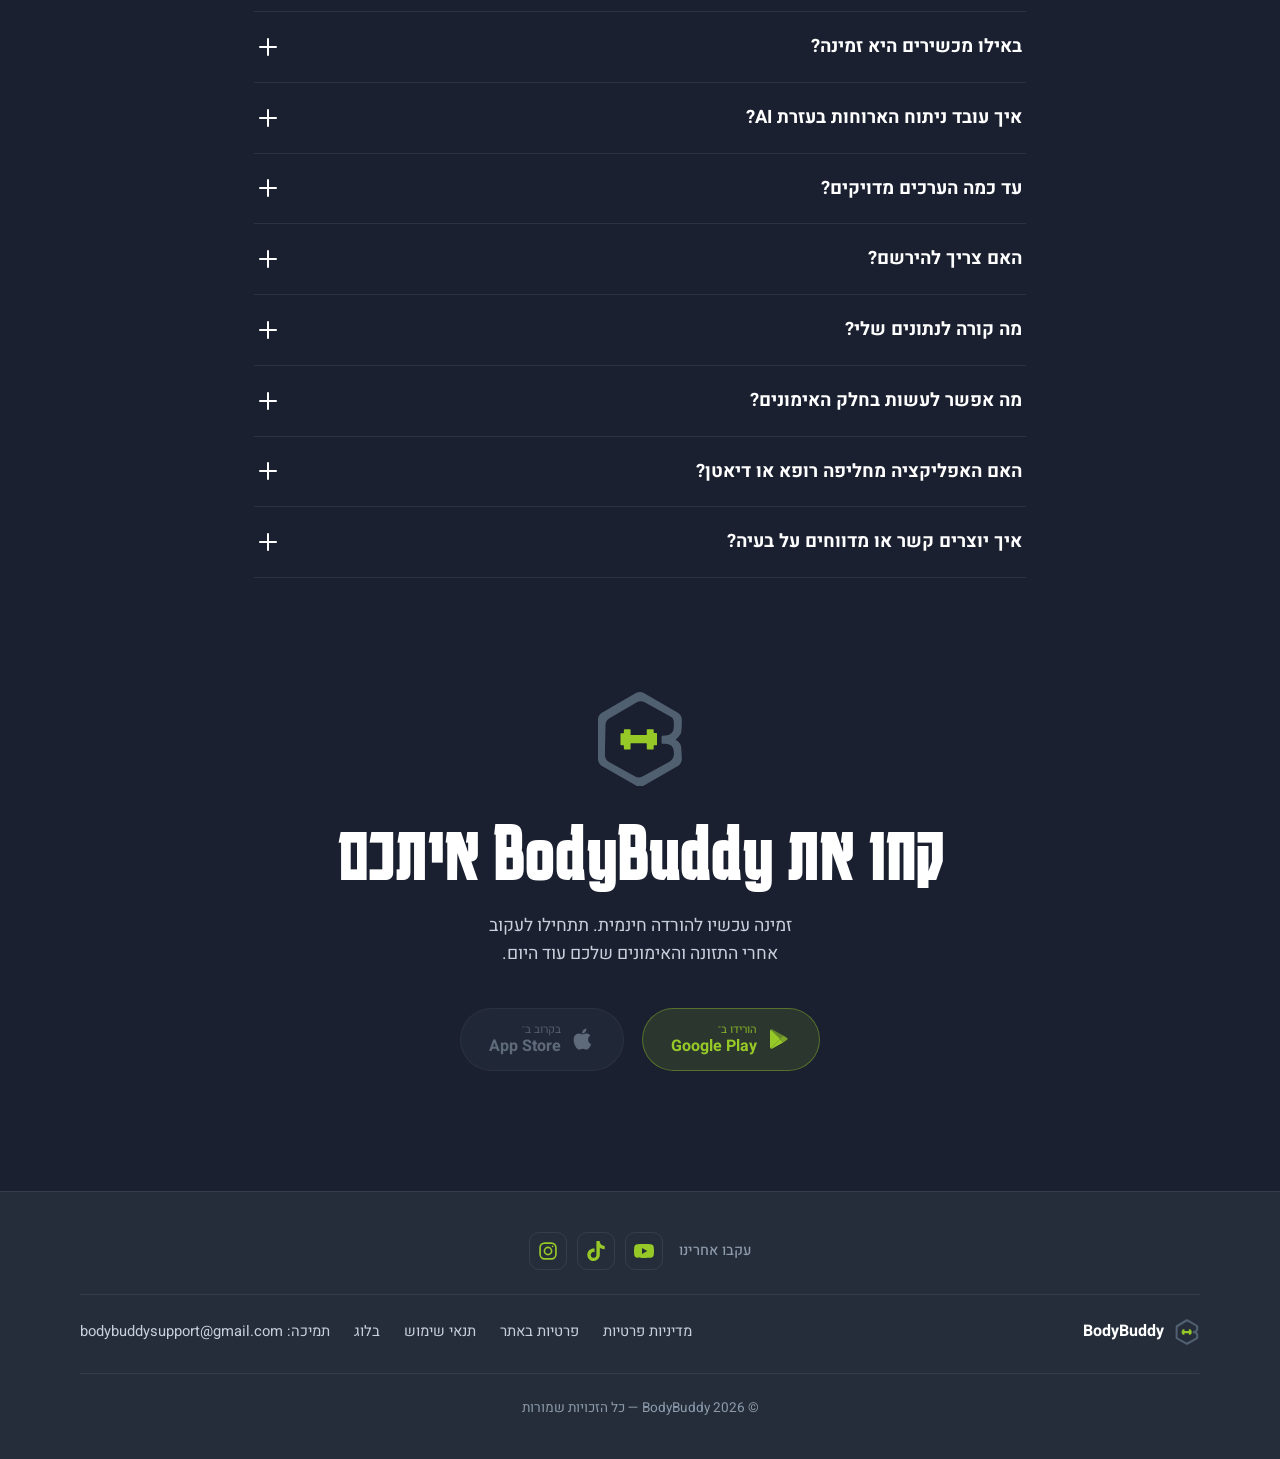
==== commit 87e2eb44: "feat(site): activate Instagram icon in footer and add it to Organization sameAs Co-Authored-By: Clau" ====
--- a/index.html
+++ b/index.html
@@ -61,7 +61,7 @@
       "logo": "https://bodybuddy.fitness/images/favicon-512.png",
       "email": "bodybuddysupport@gmail.com",
       "description": "BodyBuddy היא אפליקציית כושר ותזונה בעברית: יומן תזונה עם ניתוח ארוחות ב-AI, תוכניות אימון ומעקב התקדמות.",
-      "sameAs": ["https://www.youtube.com/@BodyBuddy-Fitness", "https://www.tiktok.com/@bodybuddy.app"]
+      "sameAs": ["https://www.youtube.com/@BodyBuddy-Fitness", "https://www.tiktok.com/@bodybuddy.app", "https://www.instagram.com/bodybuddy_app/"]
     }
   ]
 }
@@ -545,9 +545,9 @@
       <a class="social-icon" href="https://www.tiktok.com/@bodybuddy.app" target="_blank" rel="noopener" aria-label="BodyBuddy בטיקטוק" title="טיקטוק">
         <svg viewBox="0 0 24 24" aria-hidden="true"><path fill="currentColor" d="M12.53.02c1.31-.02 2.61-.01 3.91-.02.08 1.53.63 3.09 1.75 4.17 1.12 1.11 2.7 1.62 4.24 1.79v4.03c-1.44-.05-2.89-.35-4.2-.97-.57-.26-1.1-.59-1.62-.93-.01 2.92.01 5.84-.02 8.75-.08 1.4-.54 2.79-1.35 3.94-1.31 1.92-3.58 3.17-5.91 3.21-1.43.08-2.86-.31-4.08-1.03-2.02-1.19-3.44-3.37-3.65-5.71-.02-.5-.03-1-.01-1.49.18-1.9 1.12-3.72 2.58-4.96 1.66-1.44 3.98-2.13 6.15-1.72.02 1.48-.04 2.96-.04 4.44-.99-.32-2.15-.23-3.02.37-.63.41-1.11 1.04-1.36 1.75-.21.51-.15 1.07-.14 1.61.24 1.64 1.82 3.02 3.5 2.87 1.12-.01 2.19-.66 2.77-1.61.19-.33.4-.67.41-1.06.1-1.79.06-3.57.07-5.36.01-4.03-.01-8.05.02-12.07Z"/></svg>
       </a>
-      <span class="social-icon is-disabled" role="img" aria-label="אינסטגרם – בקרוב" title="אינסטגרם – בקרוב">
+      <a class="social-icon" href="https://www.instagram.com/bodybuddy_app/" target="_blank" rel="noopener" aria-label="BodyBuddy באינסטגרם" title="אינסטגרם">
         <svg viewBox="0 0 24 24" aria-hidden="true" fill="none" stroke="currentColor" stroke-width="2"><rect x="2.5" y="2.5" width="19" height="19" rx="5.5"/><circle cx="12" cy="12" r="4.3"/><circle cx="17.6" cy="6.4" r="1.1" fill="currentColor" stroke="none"/></svg>
-      </span>
+      </a>
     </div>
     <div class="footer-brand">
       <img src="images/logo-mark.svg" alt="" class="footer-logo" width="26" height="26">
